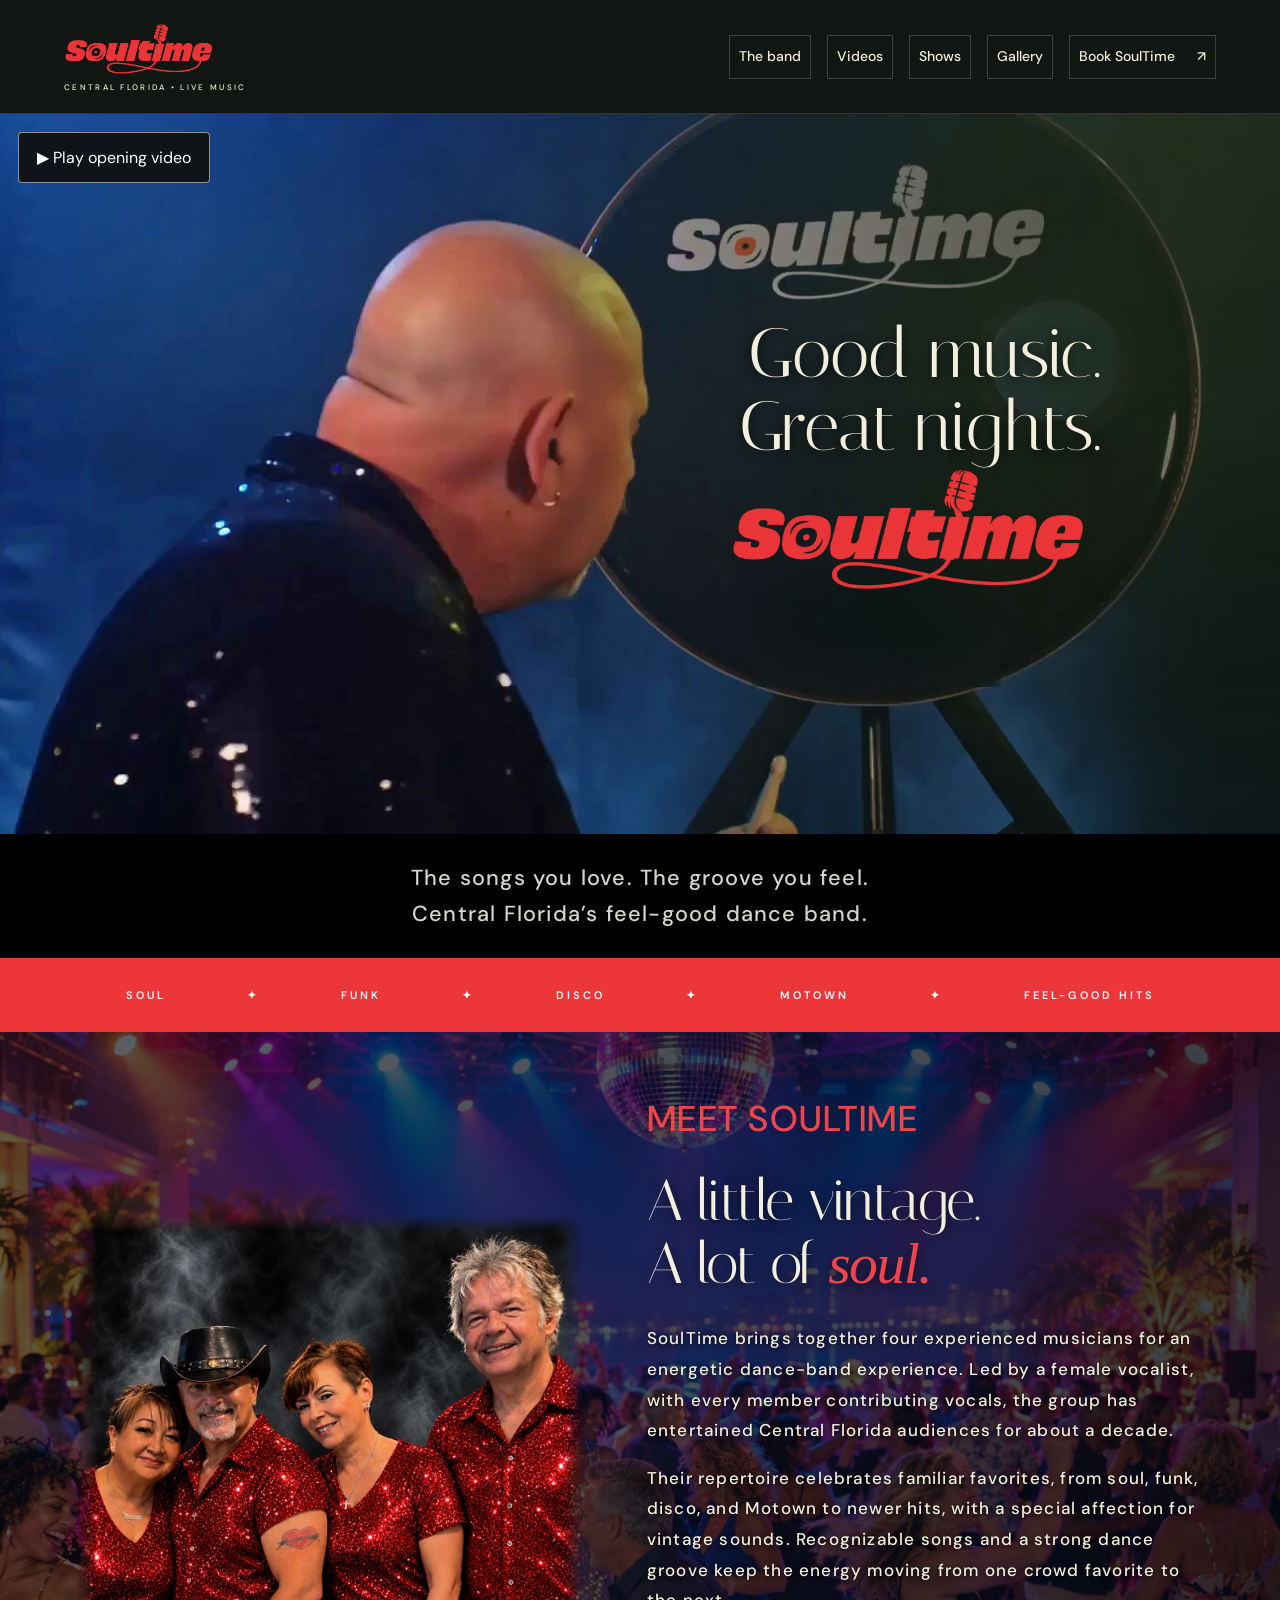
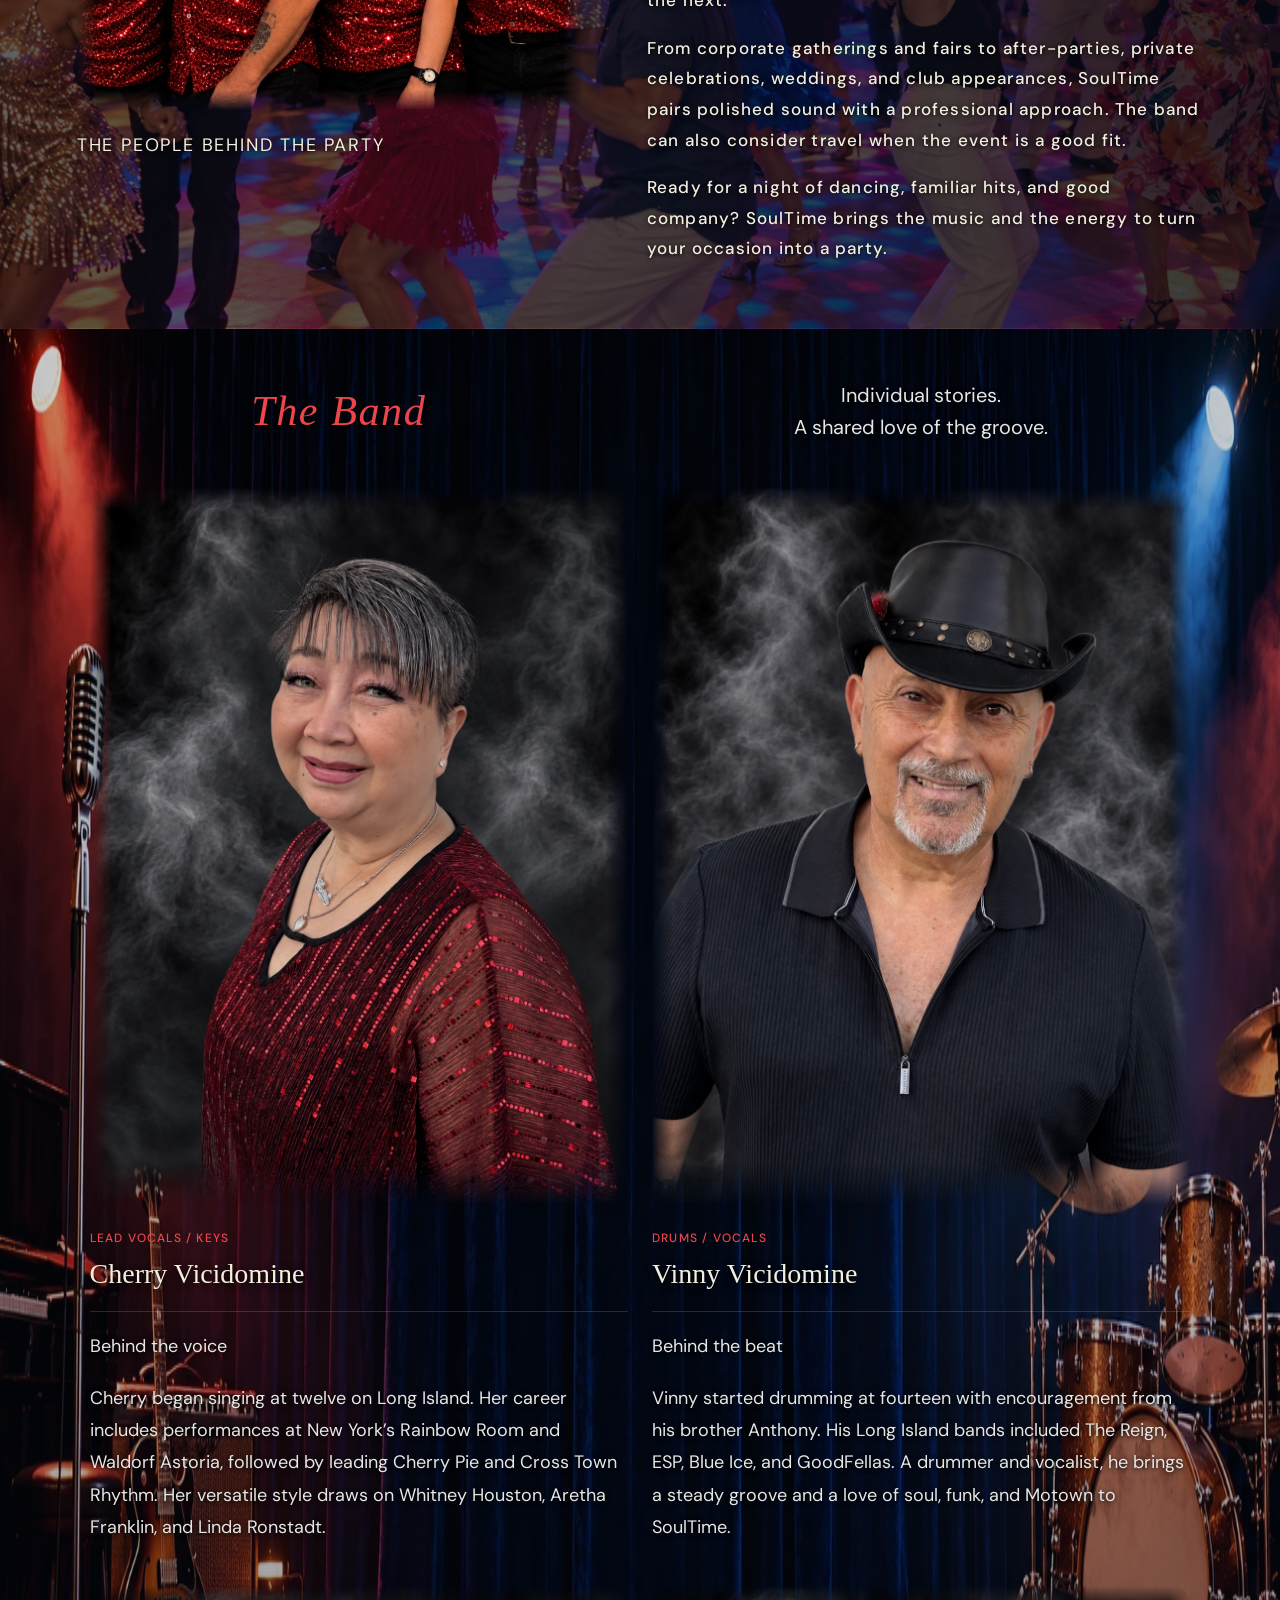
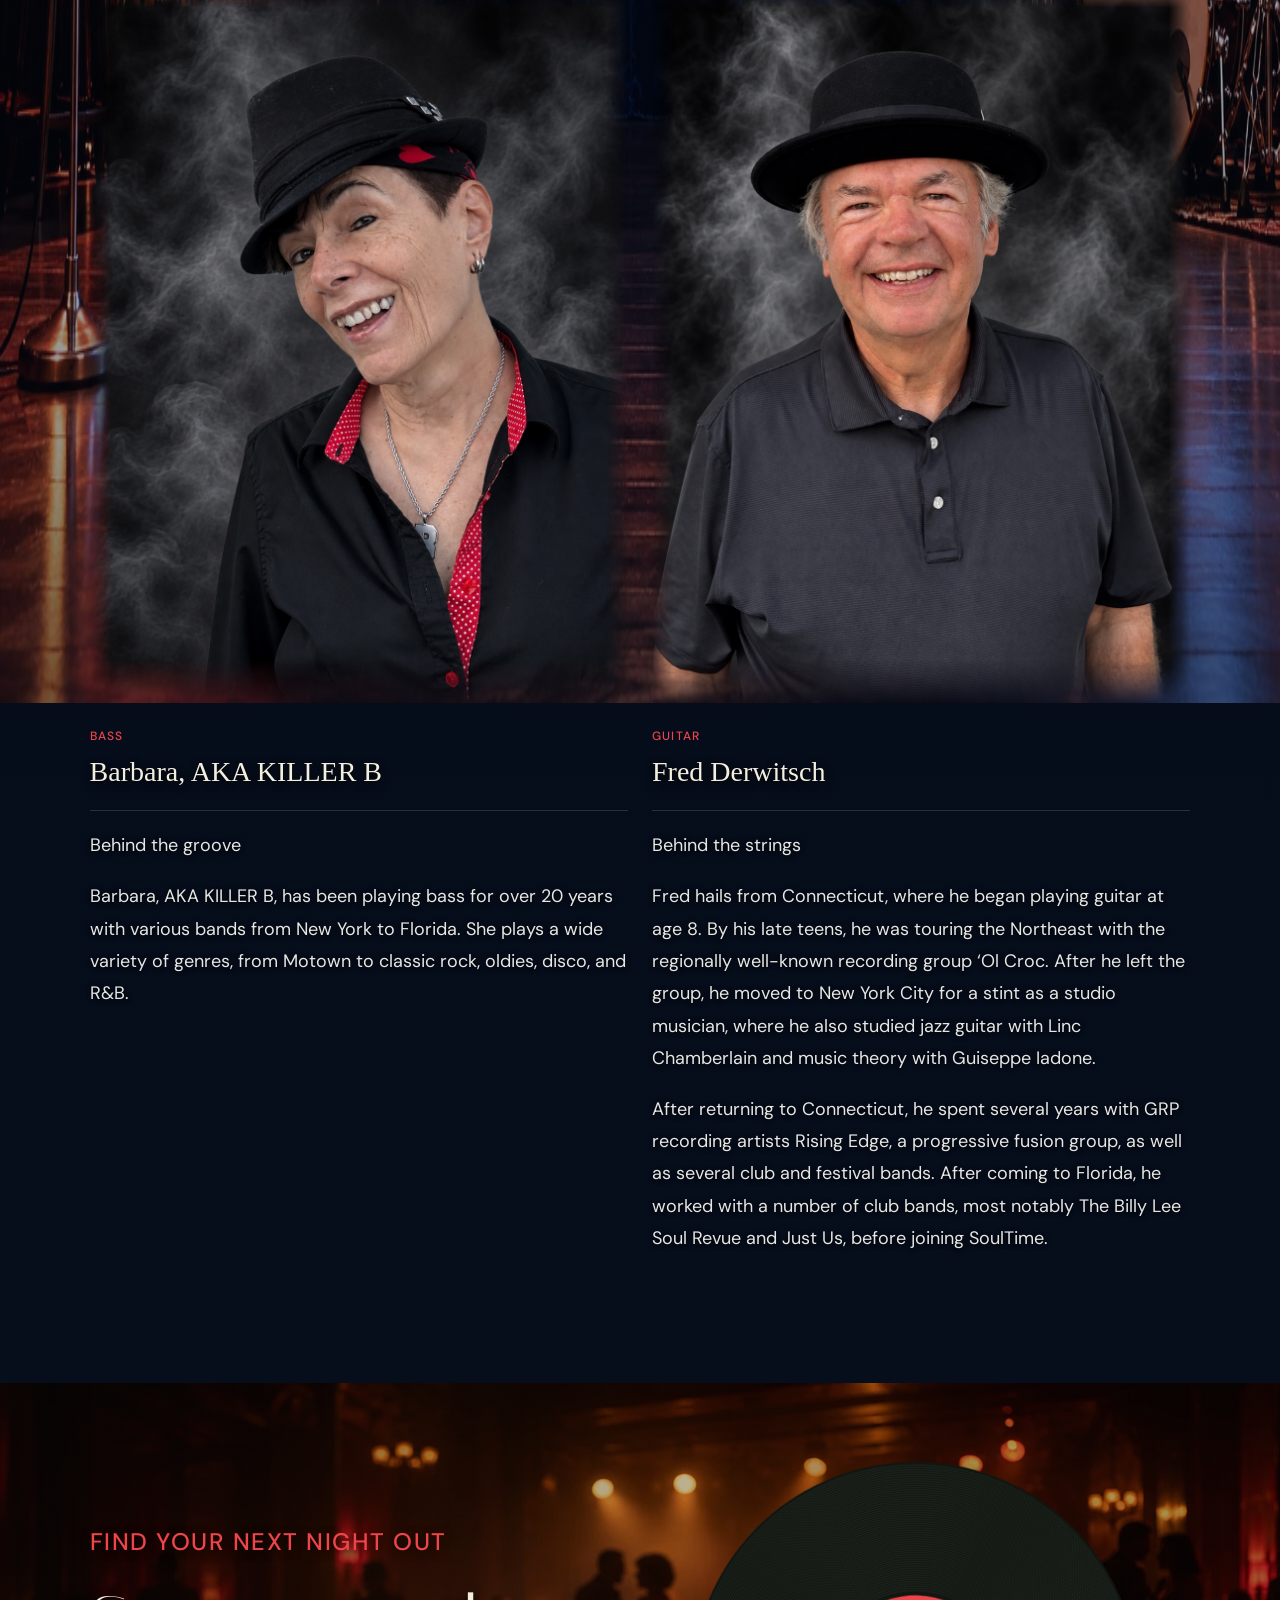
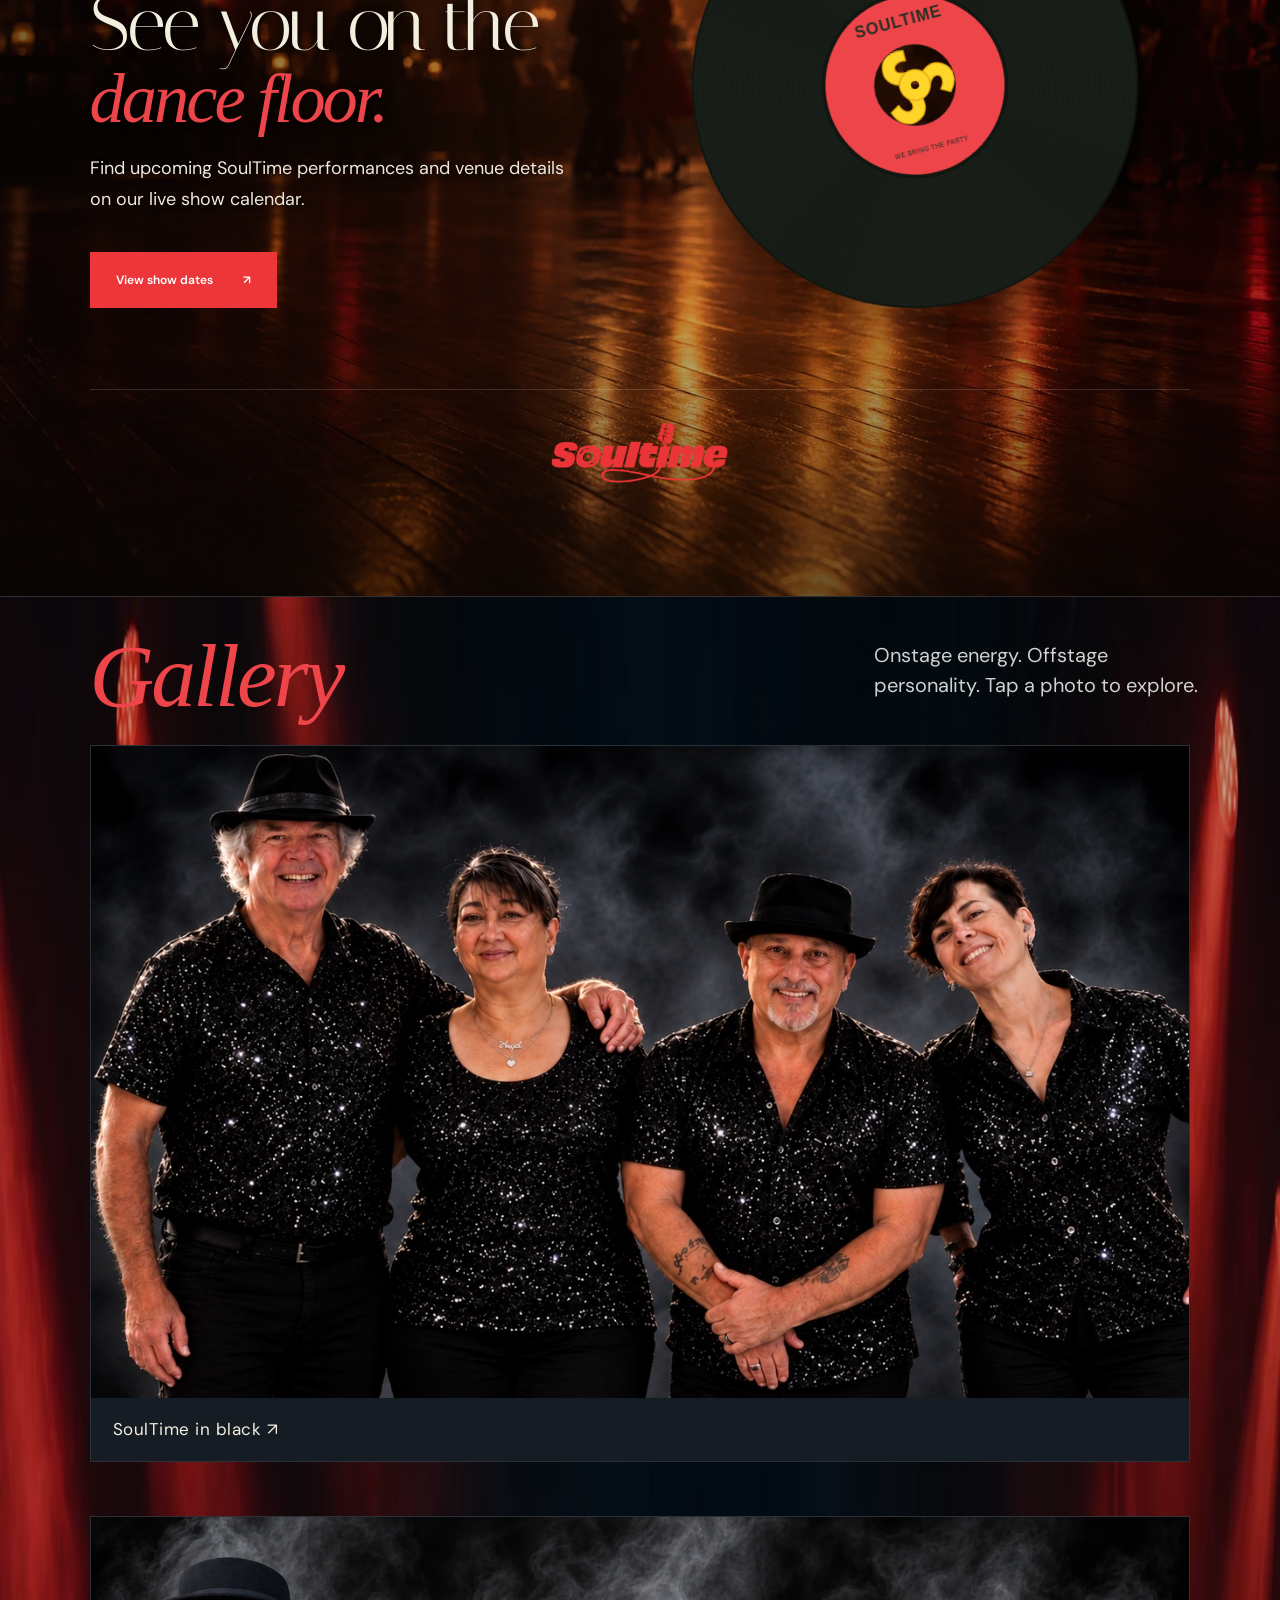
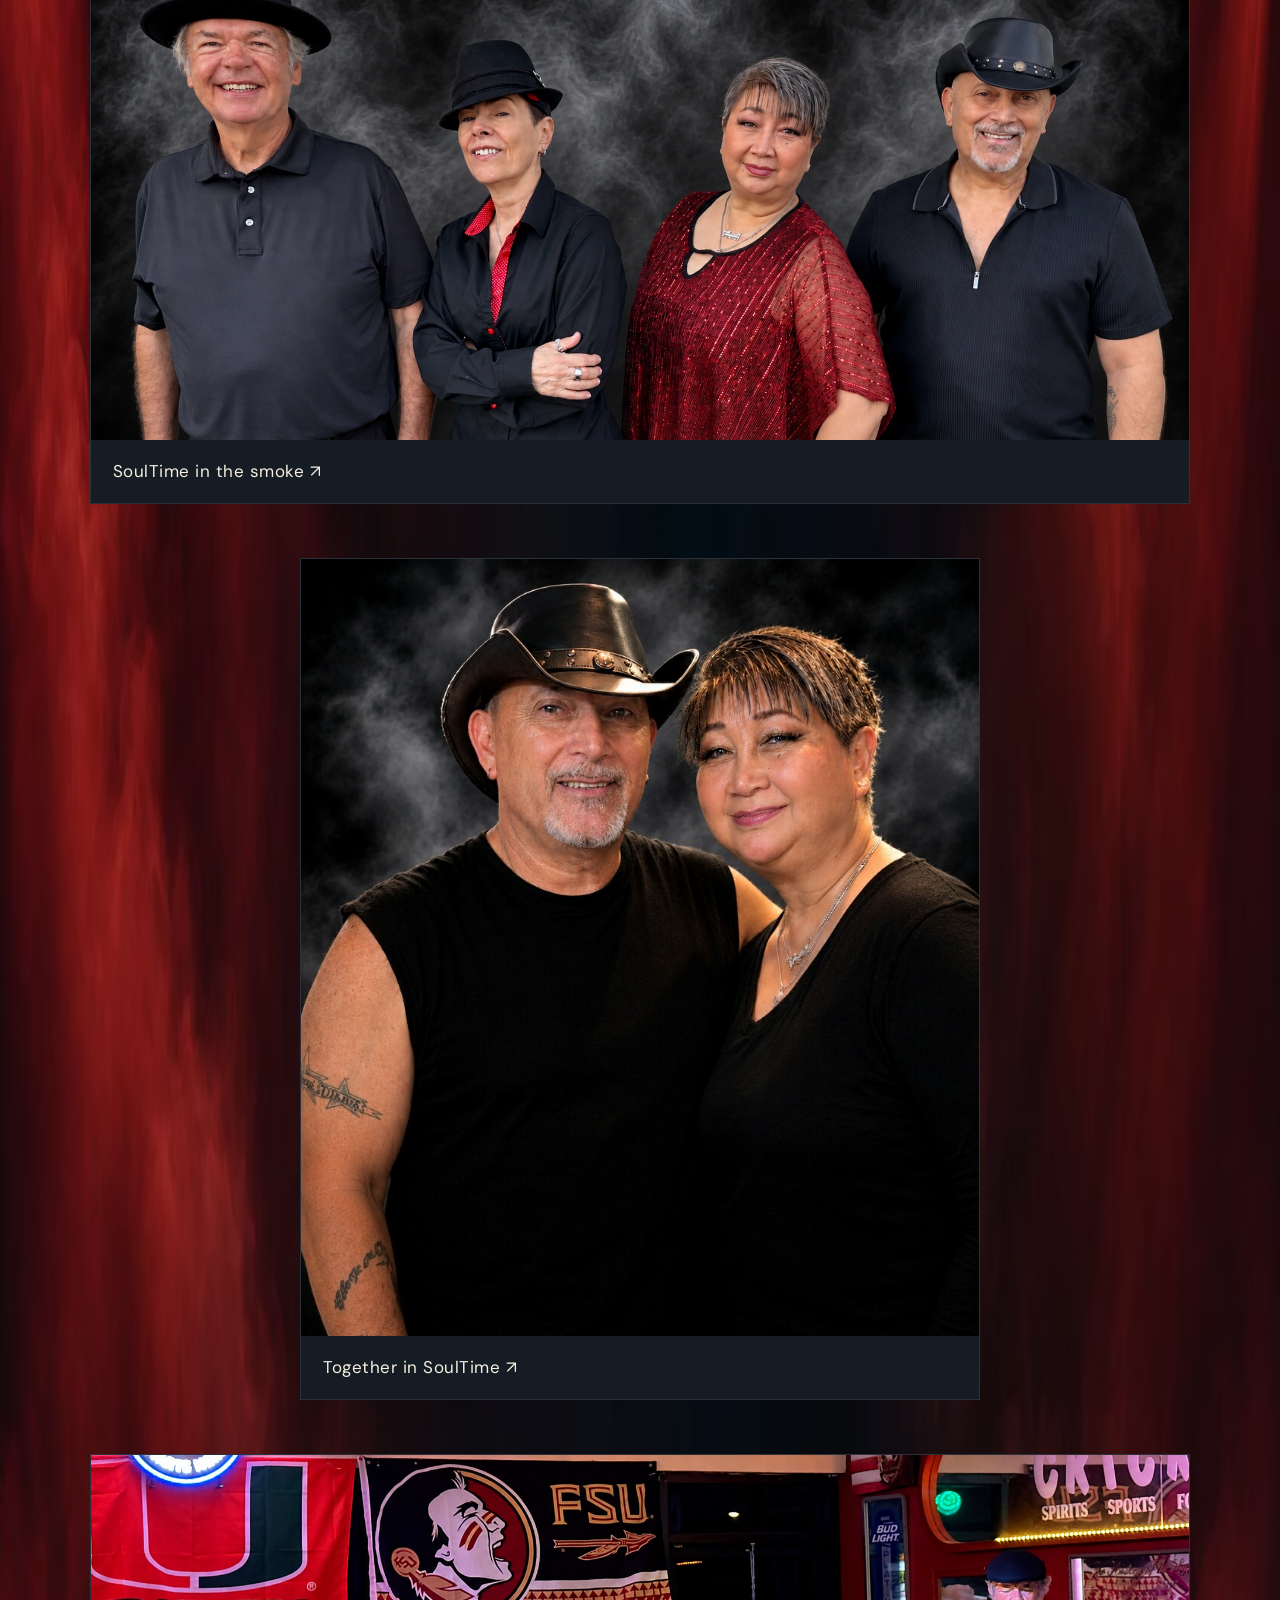
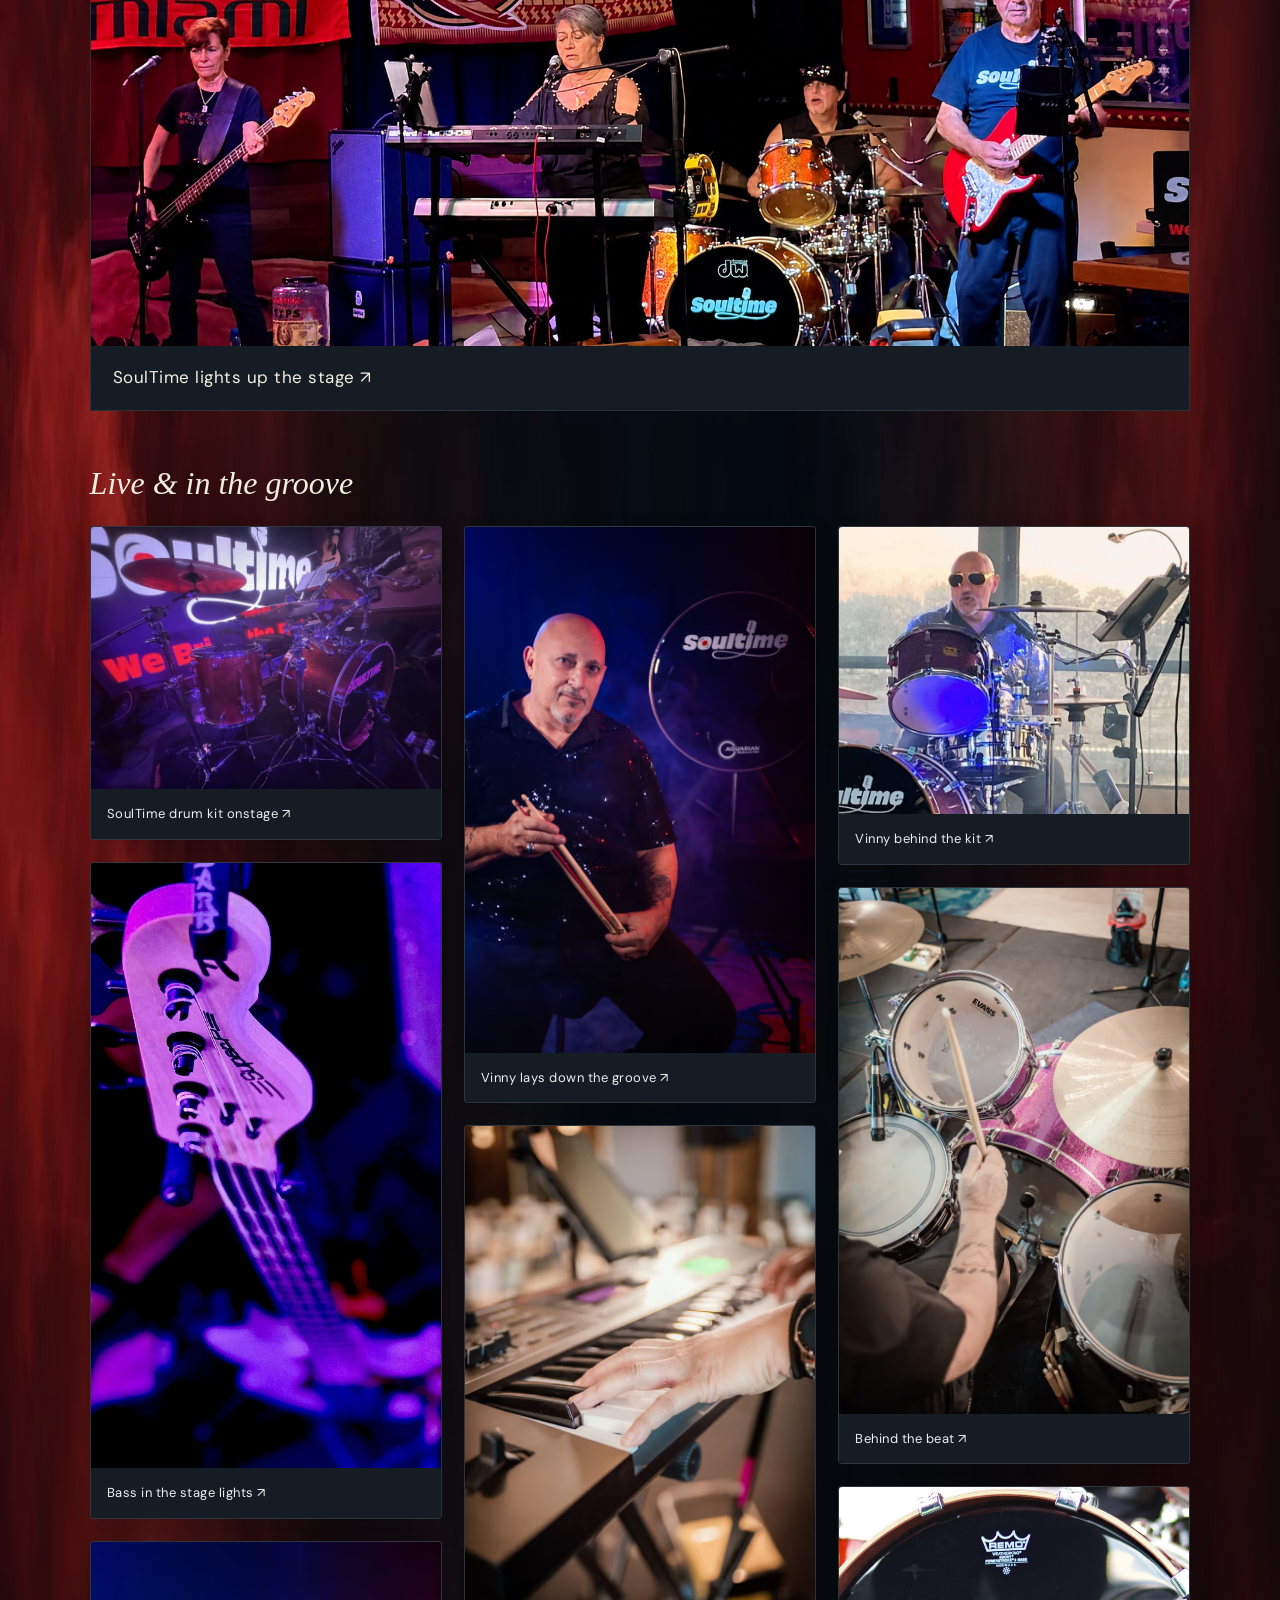
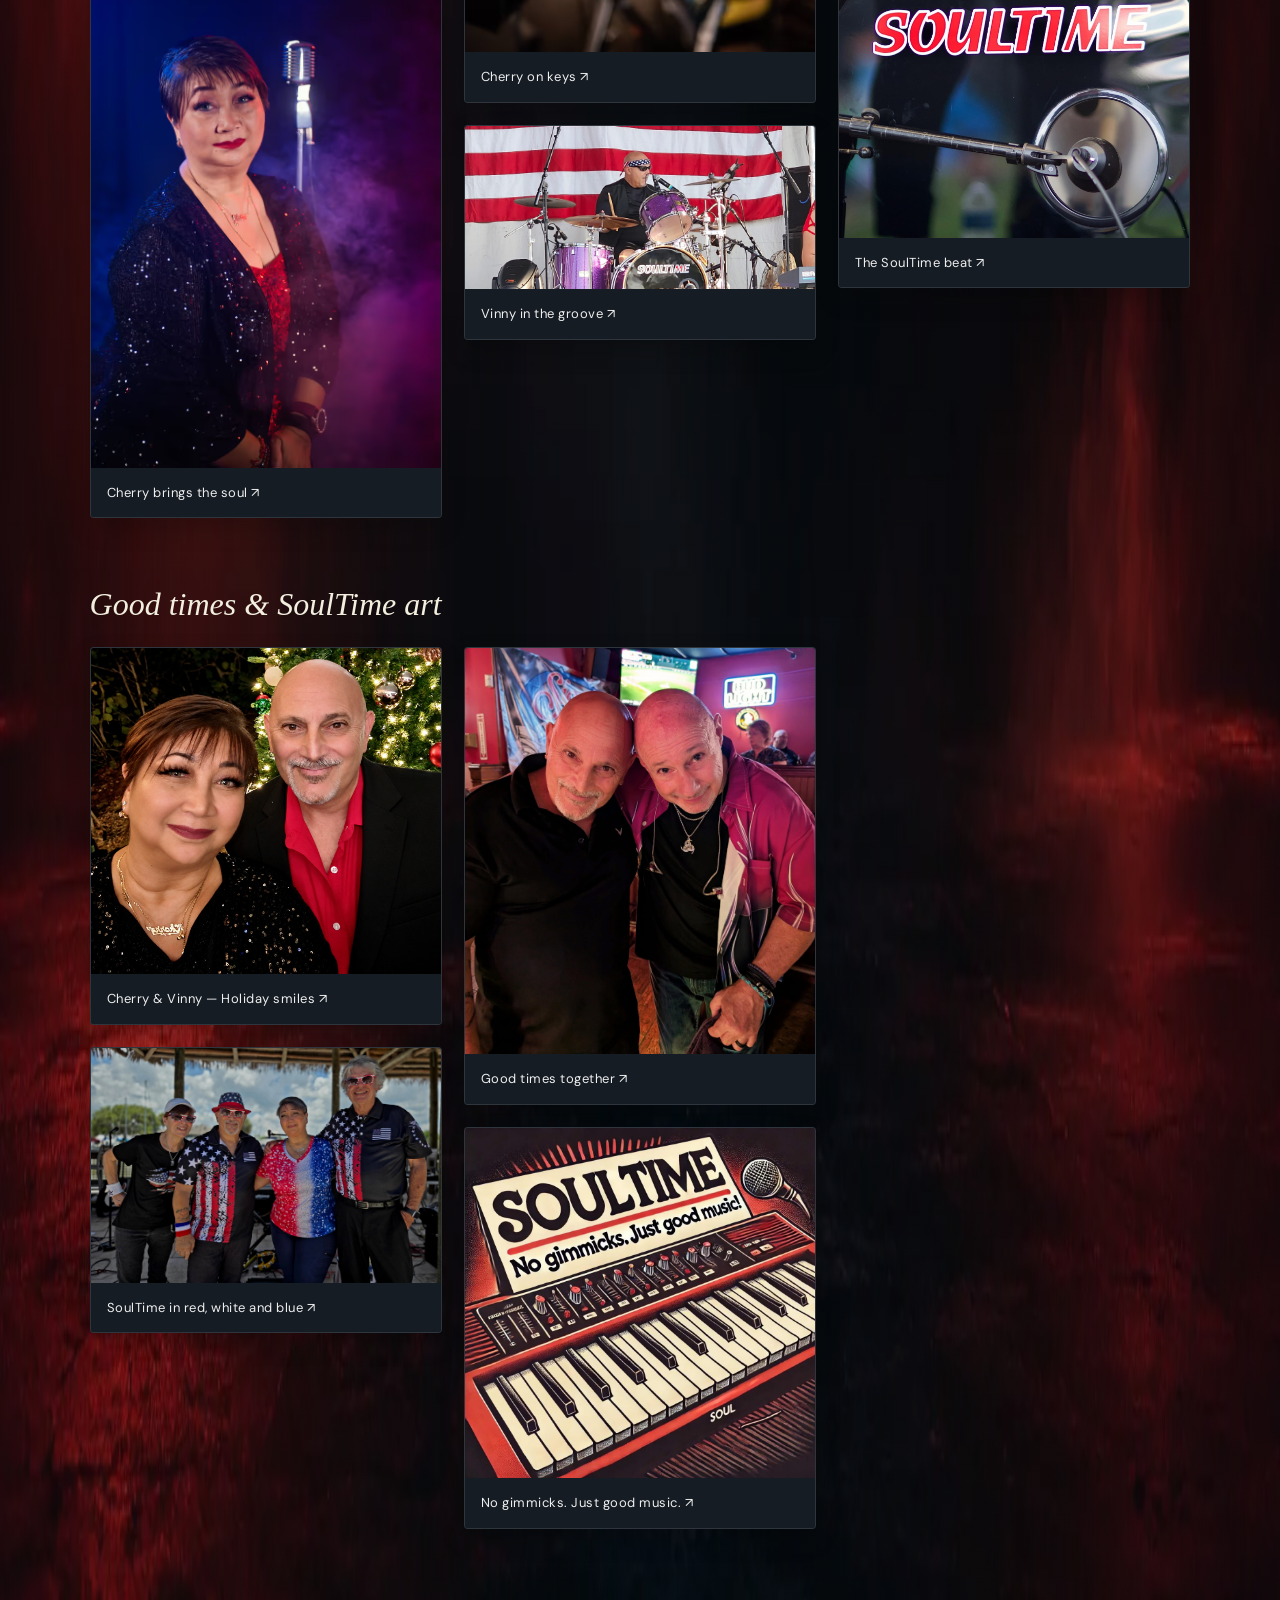
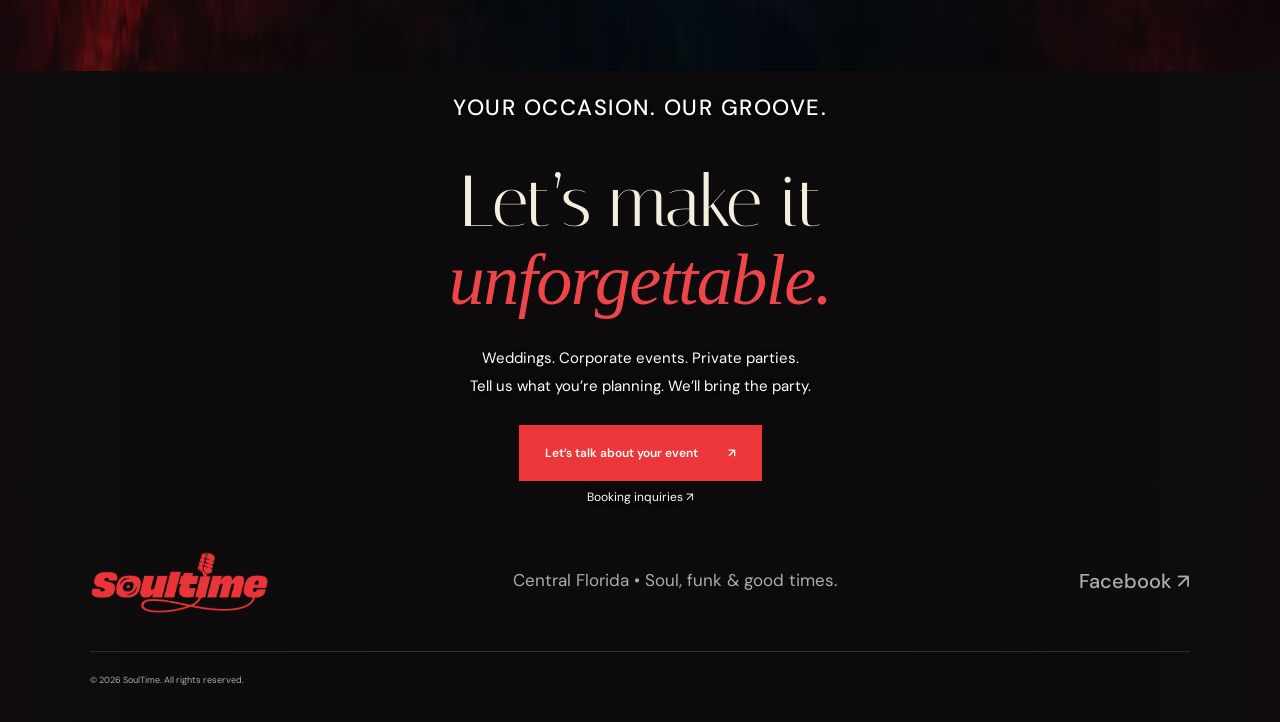
==== index.html @ a9636ef5 "Add SoulTime drum-kit stage photo to gallery" ====
<!DOCTYPE html>
<html lang="en"><head><meta charset="UTF-8"><meta name="viewport" content="width=device-width,initial-scale=1"><script src="phone-home-start.js?v=67"></script><link rel="preload" as="image" href="assets/continuous-curtain-v224.png" fetchpriority="high" media="(min-width:1001px) and (hover:hover) and (pointer:fine)"><meta name="theme-color" content="#101412"><title>SoulTime | Feel the music. Bring the party.</title><meta name="description" content="SoulTime brings soul, funk, disco and Motown to Central Florida. Meet the band, watch performances, find show dates and book your event."><link rel="stylesheet" href="style.css?v=170"><style>
/* Independent visual stop, even if a browser fails to dispatch video events. */
.hero{isolation:isolate}
.hero .hero-still{opacity:0;z-index:0;transition:none}
.hero .hero-still.is-visible{opacity:1}
.hero video.hero-film{z-index:1;transition:opacity .8s ease;animation:none}
.hero video.hero-film.is-dissolving{opacity:0}
.hero .hero-still{object-fit:cover;object-position:center}
.hero .hero-shade{z-index:2}.hero .hero-copy{z-index:3}.hero .hero-bottom{z-index:4}

.opening-play{position:absolute;z-index:6;left:24px;top:160px;background:#111e;border:1px solid #fff8;padding:14px 18px;color:white;border-radius:4px}.opening-play[hidden]{display:none}
@media(max-width:680px){header .wordmark small{font-size:8px}}
/* Keep the iPad homepage header separate from the opening film. */
@media (min-width:681px) and (max-width:1366px){
  .home-page > header{position:relative;background:#111613;isolation:isolate}
  .home-page > header nav{gap:8px}
  .home-page > header nav a{border:1px solid #ffffff30;padding:12px 9px;text-align:center}
  .home-page > header nav a.nav-book{border-color:#ffffff30;padding:12px 9px}
}
/* Keep tablet playback widescreen in either device orientation. */
@media (min-width:681px) and (max-width:1366px){
 .home-page .hero{height:auto;min-height:0;max-height:none;display:block}
 .home-page .hero .hero-film{inset:0 0 auto;width:100%;height:auto;aspect-ratio:16/9;object-fit:contain;object-position:center;background:#000}
 .home-page .hero .hero-shade{inset:0 0 auto;height:56.25vw}
 .home-page .hero .hero-copy{position:static;width:100%;padding:56.25vw 0 0}
 .home-page .hero .hero-headline{position:absolute;z-index:3;top:0;right:0;width:60%;height:56.25vw;display:flex;align-items:flex-end;justify-content:flex-end;padding:24px 6% 28px 16px;text-align:right;transform:none}
 .home-page .hero .hero-headline h1{font-size:clamp(36px,6vw,72px);line-height:1.04;letter-spacing:-1.5px}
 .home-page .hero .hero-logo{width:100%;max-width:360px}
 .home-page .hero .hero-description{position:relative;z-index:3;margin:0;padding:28px 6%;transform:none;text-align:center;font-size:18px;line-height:1.6}
 .home-page .hero .hero-bottom{position:relative;inset:auto;margin:0;padding:0 6% 20px;justify-content:center}
}
</style><link rel="stylesheet" href="phone.css?v=110"><link rel="stylesheet" href="home-responsive.css?v=253"><link rel="stylesheet" href="booking-background-v192.css"><link rel="stylesheet" href="shows-background-v200.css"><link rel="stylesheet" href="record-adapter-v201.css?v=snug-center-3"><style>#gallery .gallery-duo-portrait{max-width:680px;margin-left:auto;margin-right:auto}</style><link rel="stylesheet" href="band-portraits-20261024.css"></head>
<body class="home-page"><a class="skip" href="#main">Skip to content</a><header><a class="wordmark" href="#home" aria-label="SoulTime home — replay opening video"><img class="header-logo" src="assets/soultime-logo-red.png" alt="SoulTime"><small>CENTRAL FLORIDA • LIVE MUSIC</small></a><button class="menu-toggle" aria-label="Open navigation" aria-expanded="false">Menu <span>☰</span></button><nav aria-label="Main navigation"><a href="#members">The band</a><a href="videos.html">Videos</a><a href="#shows">Shows</a><a href="#gallery">Gallery</a><a class="nav-book" href="booking.html">Book SoulTime <span>↗</span></a></nav></header>
<main id="main"><section class="hero" id="home"><video autoplay muted playsinline webkit-playsinline preload="auto" class="hero-film" src="assets/home-opening-vocal-dissolve-v214.mp4" poster="assets/opening-poster-smooth-v198.jpg" aria-label="SoulTime performing live"></video><picture><source media="(min-width:1001px) and (hover:hover) and (pointer:fine)" srcset="assets/soultime-home-ending.webp"><img class="hero-film hero-still" src="assets/soultime-home-ending.webp" alt="Fred, Barbara, Cherry and Vinny together against a smoky backdrop" style="object-fit:contain;object-position:center;filter:none;background:#080a0b;-webkit-mask-image:linear-gradient(to right,transparent,#000 6%,#000 94%,transparent),linear-gradient(to bottom,transparent,#000 4%,#000 96%,transparent);-webkit-mask-composite:source-in;mask-image:linear-gradient(to right,transparent,#000 6%,#000 94%,transparent),linear-gradient(to bottom,transparent,#000 4%,#000 96%,transparent);mask-composite:intersect"></picture><div class="hero-shade"></div><div class="hero-copy"><div class="hero-headline"><h1><span class="opening-script">Good music.<br>Great nights.<br></span><img class="hero-logo" src="assets/soultime-logo-red.png" alt="SoulTime"></h1></div><p class="hero-description">The songs you love. The groove you feel.<br>Central Florida’s feel-good dance band.</p></div><div class="hero-bottom"><span>FOUR MUSICIANS. ONE UNMISTAKABLE GROOVE.</span></div></section>
<div class="genre-strip"><span>SOUL</span><i>✦</i><span>FUNK</span><i>✦</i><span>DISCO</span><i>✦</i><span>MOTOWN</span><i>✦</i><span>FEEL-GOOD HITS</span></div>
<section class="section about" id="about"><div class="about-image"><img src="assets/soultime-red-glitter-v266.webp" alt="The four SoulTime band members in sparkling red outfits against a smoky backdrop" loading="lazy"><span class="image-note">THE PEOPLE BEHIND THE PARTY</span></div><div class="about-copy"><p class="eyebrow meet-soultime">Meet SoulTime</p><h2>A little vintage.<br>A lot of <em>soul.</em></h2><p>SoulTime brings together four experienced musicians for an energetic dance-band experience. Led by a female vocalist, with every member contributing vocals, the group has entertained Central Florida audiences for about a decade.</p><p>Their repertoire celebrates familiar favorites, from soul, funk, disco, and Motown to newer hits, with a special affection for vintage sounds. Recognizable songs and a strong dance groove keep the energy moving from one crowd favorite to the next.</p><p>From corporate gatherings and fairs to after-parties, private celebrations, weddings, and club appearances, SoulTime pairs polished sound with a professional approach. The band can also consider travel when the event is a good fit.</p><p>Ready for a night of dancing, familiar hits, and good company? SoulTime brings the music and the energy to turn your occasion into a party.</p></div></section>
<section class="section members" id="members"><div class="section-heading"><div><h2 class="eyebrow band-heading">The <em>Band</em></h2></div><p class="members-intro">Individual stories.<br>A shared love of the groove.</p></div><div class="member-grid">
<article><img src="assets/cherry-smoke-20261024.jpeg" width="1086" height="1448" alt="Cherry Vicidomine" loading="lazy"><p class="eyebrow">Lead vocals / Keys</p><h3>Cherry Vicidomine</h3><div class="member-bio"><h4 class="bio-label">Behind the voice</h4><p>Cherry began singing at twelve on Long Island. Her career includes performances at New York’s Rainbow Room and Waldorf Astoria, followed by leading Cherry Pie and Cross Town Rhythm. Her versatile style draws on Whitney Houston, Aretha Franklin, and Linda Ronstadt.</p></div></article>


<article><img src="assets/vinny-smoke-20261024.jpeg" width="1086" height="1448" alt="Vinny Vicidomine" loading="lazy"><p class="eyebrow">Drums / Vocals</p><h3>Vinny Vicidomine</h3><div class="member-bio"><h4 class="bio-label">Behind the beat</h4><p>Vinny started drumming at fourteen with encouragement from his brother Anthony. His Long Island bands included The Reign, ESP, Blue Ice, and GoodFellas. A drummer and vocalist, he brings a steady groove and a love of soul, funk, and Motown to SoulTime.</p></div></article>
<article><img src="assets/member-hat-smoke-20261024.jpeg" alt="Barbara, AKA Killer B, SoulTime bass player" width="1086" height="1448" loading="lazy"><p class="eyebrow">Bass</p><h3>Barbara, AKA KILLER B</h3><div class="member-bio"><h4 class="bio-label">Behind the groove</h4><p>Barbara, AKA KILLER B, has been playing bass for over 20 years with various bands from New York to Florida. She plays a wide variety of genres, from Motown to classic rock, oldies, disco, and R&amp;B.</p></div></article>
<article><img src="assets/member-portrait-smoke-20261024.jpeg" alt="Fred Derwitsch, SoulTime guitarist" width="1086" height="1448" loading="lazy"><p class="eyebrow">Guitar</p><h3>Fred Derwitsch</h3><div class="member-bio"><h4 class="bio-label">Behind the strings</h4><p>Fred hails from Connecticut, where he began playing guitar at age 8. By his late teens, he was touring the Northeast with the regionally well-known recording group ‘Ol Croc. After he left the group, he moved to New York City for a stint as a studio musician, where he also studied jazz guitar with Linc Chamberlain and music theory with Guiseppe Iadone.</p><p>After returning to Connecticut, he spent several years with GRP recording artists Rising Edge, a progressive fusion group, as well as several club and festival bands. After coming to Florida, he worked with a number of club bands, most notably The Billy Lee Soul Revue and Just Us, before joining SoulTime.</p></div></article></div></section>
<section class="shows section" id="shows"><div><p class="eyebrow shows-intro">Find your next night out</p><h2><span class="shows-white-heading">See you on the</span><br><em>dance floor.</em></h2><p>Find upcoming SoulTime performances and venue details<br class="desktop"> on our live show calendar.</p><a class="button gold" target="_blank" rel="noopener" href="https://www.spacecoastlive.com/bands/details/00000ef1-0000-0000-0000-000000000000">View show dates <span>↗</span></a></div><div class="record-art" aria-hidden="true"><div class="record record-precision"><svg class="precision-vinyl" xmlns="http://www.w3.org/2000/svg" viewBox="0 0 1000 1000" aria-hidden="true"><defs><clipPath id="adapter-seat"><circle cx="500" cy="500" r="90"/></clipPath><mask id="spindle"><rect width="1000" height="1000" fill="white"/><circle cx="500" cy="500" r="9" fill="black"/></mask><path id="insert-arm" d="M43 47 C29 47 20 39 21 28 C22 15 33 9 47 12 L47 23 C39 21 33 25 34 30 C35 35 42 35 50 35 C60 35 66 40 66 49 L55 52 C55 47 49 47 43 47Z"/></defs><path fill="#111611" fill-rule="evenodd" d="M500 2a498 498 0 1 0 0 996a498 498 0 1 0 0-996ZM500 410a90 90 0 1 0 0 180a90 90 0 1 0 0-180Z"/><circle cx="500" cy="500" r="211" fill="none" stroke="#293027" stroke-width="1.5"/><circle cx="500" cy="500" r="216" fill="none" stroke="#293027" stroke-width="1.5"/><circle cx="500" cy="500" r="221" fill="none" stroke="#293027" stroke-width="1.5"/><circle cx="500" cy="500" r="226" fill="none" stroke="#293027" stroke-width="1.5"/><circle cx="500" cy="500" r="231" fill="none" stroke="#293027" stroke-width="1.5"/><circle cx="500" cy="500" r="236" fill="none" stroke="#293027" stroke-width="1.5"/><circle cx="500" cy="500" r="241" fill="none" stroke="#293027" stroke-width="1.5"/><circle cx="500" cy="500" r="246" fill="none" stroke="#293027" stroke-width="1.5"/><circle cx="500" cy="500" r="251" fill="none" stroke="#293027" stroke-width="1.5"/><circle cx="500" cy="500" r="256" fill="none" stroke="#293027" stroke-width="1.5"/><circle cx="500" cy="500" r="261" fill="none" stroke="#293027" stroke-width="1.5"/><circle cx="500" cy="500" r="266" fill="none" stroke="#293027" stroke-width="1.5"/><circle cx="500" cy="500" r="271" fill="none" stroke="#293027" stroke-width="1.5"/><circle cx="500" cy="500" r="276" fill="none" stroke="#293027" stroke-width="1.5"/><circle cx="500" cy="500" r="281" fill="none" stroke="#293027" stroke-width="1.5"/><circle cx="500" cy="500" r="286" fill="none" stroke="#293027" stroke-width="1.5"/><circle cx="500" cy="500" r="291" fill="none" stroke="#293027" stroke-width="1.5"/><circle cx="500" cy="500" r="296" fill="none" stroke="#293027" stroke-width="1.5"/><circle cx="500" cy="500" r="301" fill="none" stroke="#293027" stroke-width="1.5"/><circle cx="500" cy="500" r="306" fill="none" stroke="#293027" stroke-width="1.5"/><circle cx="500" cy="500" r="311" fill="none" stroke="#293027" stroke-width="1.5"/><circle cx="500" cy="500" r="316" fill="none" stroke="#293027" stroke-width="1.5"/><circle cx="500" cy="500" r="321" fill="none" stroke="#293027" stroke-width="1.5"/><circle cx="500" cy="500" r="326" fill="none" stroke="#293027" stroke-width="1.5"/><circle cx="500" cy="500" r="331" fill="none" stroke="#293027" stroke-width="1.5"/><circle cx="500" cy="500" r="336" fill="none" stroke="#293027" stroke-width="1.5"/><circle cx="500" cy="500" r="341" fill="none" stroke="#293027" stroke-width="1.5"/><circle cx="500" cy="500" r="346" fill="none" stroke="#293027" stroke-width="1.5"/><circle cx="500" cy="500" r="351" fill="none" stroke="#293027" stroke-width="1.5"/><circle cx="500" cy="500" r="356" fill="none" stroke="#293027" stroke-width="1.5"/><circle cx="500" cy="500" r="361" fill="none" stroke="#293027" stroke-width="1.5"/><circle cx="500" cy="500" r="366" fill="none" stroke="#293027" stroke-width="1.5"/><circle cx="500" cy="500" r="371" fill="none" stroke="#293027" stroke-width="1.5"/><circle cx="500" cy="500" r="376" fill="none" stroke="#293027" stroke-width="1.5"/><circle cx="500" cy="500" r="381" fill="none" stroke="#293027" stroke-width="1.5"/><circle cx="500" cy="500" r="386" fill="none" stroke="#293027" stroke-width="1.5"/><circle cx="500" cy="500" r="391" fill="none" stroke="#293027" stroke-width="1.5"/><circle cx="500" cy="500" r="396" fill="none" stroke="#293027" stroke-width="1.5"/><circle cx="500" cy="500" r="401" fill="none" stroke="#293027" stroke-width="1.5"/><circle cx="500" cy="500" r="406" fill="none" stroke="#293027" stroke-width="1.5"/><circle cx="500" cy="500" r="411" fill="none" stroke="#293027" stroke-width="1.5"/><circle cx="500" cy="500" r="416" fill="none" stroke="#293027" stroke-width="1.5"/><circle cx="500" cy="500" r="421" fill="none" stroke="#293027" stroke-width="1.5"/><circle cx="500" cy="500" r="426" fill="none" stroke="#293027" stroke-width="1.5"/><circle cx="500" cy="500" r="431" fill="none" stroke="#293027" stroke-width="1.5"/><circle cx="500" cy="500" r="436" fill="none" stroke="#293027" stroke-width="1.5"/><circle cx="500" cy="500" r="441" fill="none" stroke="#293027" stroke-width="1.5"/><circle cx="500" cy="500" r="446" fill="none" stroke="#293027" stroke-width="1.5"/><circle cx="500" cy="500" r="451" fill="none" stroke="#293027" stroke-width="1.5"/><circle cx="500" cy="500" r="456" fill="none" stroke="#293027" stroke-width="1.5"/><circle cx="500" cy="500" r="461" fill="none" stroke="#293027" stroke-width="1.5"/><circle cx="500" cy="500" r="466" fill="none" stroke="#293027" stroke-width="1.5"/><circle cx="500" cy="500" r="471" fill="none" stroke="#293027" stroke-width="1.5"/><circle cx="500" cy="500" r="476" fill="none" stroke="#293027" stroke-width="1.5"/><circle cx="500" cy="500" r="481" fill="none" stroke="#293027" stroke-width="1.5"/><circle cx="500" cy="500" r="486" fill="none" stroke="#293027" stroke-width="1.5"/><circle cx="500" cy="500" r="491" fill="none" stroke="#293027" stroke-width="1.5"/><path fill="#ed454a" fill-rule="evenodd" d="M500 300a200 200 0 1 0 0 400a200 200 0 1 0 0-400ZM500 410a90 90 0 1 0 0 180a90 90 0 1 0 0-180Z"/><circle cx="500" cy="500" r="90" fill="none" stroke="#0b100c" stroke-width="2"/><g clip-path="url(#adapter-seat)" mask="url(#spindle)"><g transform="translate(500 500) scale(2.14) translate(-50 -50)" fill="#ffd52a" stroke="#e0a512" stroke-width="1.2" stroke-linejoin="round"><use href="#insert-arm"/><use href="#insert-arm" transform="rotate(120 50 50)"/><use href="#insert-arm" transform="rotate(240 50 50)"/><circle cx="50" cy="50" r="16"/></g></g><text x="500" y="365" text-anchor="middle" fill="#283024" font-family="Arial,sans-serif" font-weight="700" font-size="36" letter-spacing="2">SOULTIME</text><text x="500" y="650" text-anchor="middle" fill="#283024" font-family="Arial,sans-serif" font-size="14" letter-spacing="1">WE BRING THE PARTY</text></svg></div></div><style>body.home-page #shows .record.record-precision{display:block;height:auto;aspect-ratio:1/1;padding:0;border:0;background:none;box-shadow:none;flex-shrink:0}body.home-page #shows .record.record-precision::before{content:none}body.home-page #shows .precision-vinyl{display:block;width:100%;height:auto;aspect-ratio:1/1;overflow:visible;filter:drop-shadow(0 20px 25px #0005)}</style><div class="shows-page-end"><a class="shows-home" href="#home" aria-label="Home — return to the top"><img class="shows-home-logo" src="assets/soultime-logo-red.png" alt="SoulTime — Home"></a></div></section>
<section class="section gallery" id="gallery"><div class="section-heading"><div><h2 class="gallery-title">Gallery</h2></div><p class="gallery-intro">Onstage energy. Offstage personality. Tap a photo to explore.</p></div><div class="gallery-feature"><button aria-label="Enlarge photo: SoulTime in black" class="photo uploaded-gallery-photo" data-image="assets/soultime-black-shirt-group.jpeg" data-caption="SoulTime in black"><img src="assets/soultime-black-shirt-group.jpeg" alt="The four SoulTime musicians together in black shirts" loading="lazy"><span>SoulTime in black ↗</span></button></div><div class="gallery-feature"><button aria-label="Enlarge photo: SoulTime in the smoke" class="photo uploaded-gallery-photo" data-image="assets/soultime-group-smoke-v264.webp" data-caption="SoulTime in the smoke"><img src="assets/soultime-group-smoke-v264.webp" alt="The four SoulTime band members together against a dark smoky backdrop" loading="lazy" width="1819" height="865"><span>SoulTime in the smoke ↗</span></button></div><div class="gallery-feature gallery-duo-portrait"><button aria-label="Enlarge photo: Together in SoulTime" class="photo uploaded-gallery-photo" data-image="assets/soultime-duo-portrait.jpeg" data-caption="Together in SoulTime"><img src="assets/soultime-duo-portrait.jpeg" alt="A SoulTime duo portrait against a smoky dark backdrop" loading="lazy" width="894" height="1024"><span>Together in SoulTime ↗</span></button></div><div class="gallery-feature"><button aria-label="Enlarge photo: SoulTime lights up the stage" class="photo uploaded-gallery-photo" data-image="assets/soultime-gallery-1415-lighting-corrected.png" data-caption="SoulTime lights up the stage"><img src="assets/soultime-gallery-1415-lighting-corrected.png" alt="SoulTime performing together onstage" loading="lazy" width="1877" height="838"><span>SoulTime lights up the stage ↗</span></button></div><div class="gallery-group"><h3>Live &amp; in the groove</h3><div class="gallery-grid"><button aria-label="Enlarge photo: SoulTime drum kit onstage" class="photo uploaded-gallery-photo" data-image="assets/soultime-drum-kit-stage.webp" data-caption="SoulTime drum kit onstage"><img src="assets/soultime-drum-kit-stage.webp" alt="SoulTime drum kit under purple stage lights with the band logo behind it" loading="lazy" width="1536" height="1152"><span>SoulTime drum kit onstage ↗</span></button><button aria-label="Enlarge photo: Bass in the stage lights" class="photo uploaded-gallery-photo" data-image="assets/bass-purple-stage.webp" data-caption="Bass in the stage lights"><img src="assets/bass-purple-stage.webp" alt="Close-up of a bass guitar under purple and blue stage lighting" loading="lazy" width="1109" height="1917"><span>Bass in the stage lights ↗</span></button><button aria-label="Enlarge photo: Cherry brings the soul" class="photo wide" data-image="assets/singer.avif" data-caption="Cherry brings the soul"><img src="assets/singer.avif" alt="Cherry singing live" loading="lazy" width="719" height="1080"><span>Cherry brings the soul ↗</span></button><button aria-label="Enlarge photo: Vinny lays down the groove" class="photo soul-gallery-photo" data-image="assets/gallery-vinny.avif" data-caption="Vinny lays down the groove"><img src="assets/gallery-vinny.avif" alt="Vinny Vicidomine with the SoulTime bass drum" loading="lazy" width="719" height="1080"><span>Vinny lays down the groove ↗</span></button><button aria-label="Enlarge photo: Cherry on keys" class="photo soul-gallery-photo" data-image="assets/gallery-keys.avif" data-caption="Cherry on keys"><img src="assets/gallery-keys.avif" alt="Cherry on keys" loading="lazy" width="719" height="1080"><span>Cherry on keys ↗</span></button><button aria-label="Enlarge photo: Vinny in the groove" class="photo uploaded-gallery-photo" data-image="assets/soultime-gallery-1404.jpeg" data-caption="Vinny in the groove"><img src="assets/soultime-gallery-1404.jpeg" alt="Vinny live on drums" loading="lazy" width="2048" height="956"><span>Vinny in the groove ↗</span></button><button aria-label="Enlarge photo: Vinny behind the kit" class="photo uploaded-gallery-photo" data-image="assets/soultime-gallery-1416.jpeg" data-caption="Vinny behind the kit"><img src="assets/soultime-gallery-1416.jpeg" alt="Vinny playing drums live" loading="lazy" width="1631" height="1340"><span>Vinny behind the kit ↗</span></button><button aria-label="Enlarge photo: Behind the beat" class="photo soul-gallery-photo" data-image="assets/drums.avif" data-caption="Behind the beat"><img src="assets/drums.avif" alt="Pink drum kit during a performance" loading="lazy" width="719" height="1080"><span>Behind the beat ↗</span></button><button aria-label="Enlarge photo: The SoulTime beat" class="photo uploaded-gallery-photo" data-image="assets/soultime-gallery-1414.jpeg" data-caption="The SoulTime beat"><img src="assets/soultime-gallery-1414.jpeg" alt="SoulTime logo on the bass drum" loading="lazy" width="1365" height="1365"><span>The SoulTime beat ↗</span></button></div></div><div class="gallery-group"><h3>Good times &amp; SoulTime art</h3><div class="gallery-grid"><button aria-label="Enlarge photo: Cherry and Vinny — Holiday smiles" class="photo uploaded-gallery-photo" data-image="assets/cherry-vinny-holiday-enhanced-v216.png" data-caption="Cherry &amp; Vinny — Holiday smiles"><img src="assets/cherry-vinny-holiday-enhanced-v216.png" alt="Cherry and Vinny together beside a decorated Christmas tree" loading="lazy" width="1300" height="1209"><span>Cherry &amp; Vinny — Holiday smiles ↗</span></button><button aria-label="Enlarge photo: SoulTime in red, white and blue" class="photo uploaded-gallery-photo" data-image="assets/soultime-red-white-blue-v204.jpeg" data-caption="SoulTime in red, white and blue"><img src="assets/soultime-red-white-blue-v204.jpeg" alt="Four SoulTime musicians together in red, white and blue outfits" loading="lazy" width="1600" height="1075"><span>SoulTime in red, white and blue ↗</span></button><button aria-label="Enlarge photo: Good times together" class="photo uploaded-gallery-photo" data-image="assets/soultime-gallery-1400.jpeg" data-caption="Good times together"><img src="assets/soultime-gallery-1400.jpeg" alt="Good times together" loading="lazy" width="1766" height="2048"><span>Good times together ↗</span></button><button aria-label="Enlarge photo: No gimmicks. Just good music." class="photo uploaded-gallery-photo" data-image="assets/soultime-gallery-1417.jpeg" data-caption="No gimmicks. Just good music."><img src="assets/soultime-gallery-1417.jpeg" alt="SoulTime keyboard and microphone illustration" loading="lazy" width="1024" height="1024"><span>No gimmicks. Just good music. ↗</span></button></div></div></section>
<div class="booking-scene"><picture class="booking-scene-image" aria-hidden="true"><source media="(max-width:680px)" srcset="assets/booking-evening-dance-floor-phone-v187.webp"><img src="assets/booking-evening-dance-floor-v187.webp" alt="" decoding="async"></picture><section class="booking section" id="booking"><p class="eyebrow">Your occasion. Our groove.</p><div class="booking-copy"><h2><span>Let’s make it<br><em>unforgettable.</em></span></h2><p>Weddings. Corporate events. Private parties.<br>Tell us what you’re planning. We’ll bring the party.</p></div><div class="booking-actions"><a class="button gold" href="booking.html#booking-form">Let’s talk about your event <span>↗</span></a></div><a class="email" href="booking.html#booking-form">Booking inquiries ↗</a></section>
<footer><a class="wordmark" href="#home" aria-label="SoulTime home"><img class="footer-logo" src="assets/soultime-logo-red.png" alt="SoulTime"></a><span class="footer-tagline">Central Florida • Soul, funk & good times.</span><div><a href="https://www.facebook.com/SoultimeDanceBand/" target="_blank" rel="noopener">Facebook ↗</a></div><p>© <span id="year">2026</span> SoulTime. All rights reserved.</p></footer></div></main>
<dialog id="media-dialog"><button class="dialog-close" aria-label="Close viewer">✕</button><div id="dialog-content"></div><p id="dialog-caption"></p></dialog><script src="opening-final.js?v=253"></script><script src="app.js?v=168"></script><script src="home-navigation.js?v=158"></script><script src="band-stage-sizing.js?v=167"></script><script src="opening-fit.js?v=253"></script></body></html>
---- style.css ----
@import url('https://fonts.googleapis.com/css2?family=DM+Sans:wght@400;500;600;700&family=Italiana&display=swap');
:root{--bg:#111613;--panel:#19201b;--cream:#f3efdf;--gold:#ed454a;--muted:#a8b0a7;--line:#ffffff24}*{box-sizing:border-box}html{scroll-behavior:smooth;scroll-padding-top:100px}body{margin:0;background:var(--bg);color:var(--cream);font-family:'DM Sans',Arial,sans-serif;-webkit-font-smoothing:antialiased}a{color:inherit;text-decoration:none}button{font:inherit;color:inherit;cursor:pointer}button,a,summary{-webkit-tap-highlight-color:transparent}a:focus-visible,button:focus-visible,summary:focus-visible{outline:2px solid var(--gold);outline-offset:6px}img{max-width:100%;display:block}header{position:absolute;top:0;left:0;right:0;z-index:5;display:flex;align-items:center;justify-content:space-between;padding:30px 5%;border-bottom:1px solid var(--line);background:linear-gradient(#0007,transparent)}.wordmark{font-size:28px;letter-spacing:-1.4px;font-weight:700;line-height:1}.wordmark span{color:var(--gold);font-weight:400}.wordmark small{display:block;font-size:8px;letter-spacing:2.3px;font-weight:500;margin-top:9px}nav{display:flex;gap:32px;align-items:center;font-size:12px}.nav-book{border:1px solid #ed454a88;padding:13px 21px}.nav-book span{margin-left:22px}nav a:hover,.text-link:hover{color:var(--gold)}.menu-toggle{display:none}.hero{height:100svh;min-height:720px;max-height:1180px;position:relative;display:flex;align-items:center;overflow:hidden;background:#171b18}.hero-film{position:absolute;width:100%;height:100%;inset:0;object-fit:cover;object-position:center}.hero-shade{position:absolute;inset:0;background:linear-gradient(90deg,rgba(7,13,11,.87),rgba(7,13,11,.55) 45%,rgba(7,13,11,.12)),linear-gradient(0deg,#111613,transparent 30%,#0001)}.hero-copy{position:relative;z-index:1;padding:160px 7% 120px;width:100%}.eyebrow{text-transform:uppercase;font-size:10px;font-weight:500;letter-spacing:2.7px;color:var(--gold);line-height:1.8;margin:0 0 26px}.live-dot{display:inline-block;width:6px;height:6px;border-radius:50%;background:var(--gold);margin-right:10px;vertical-align:2px}h1,h2{font-family:'Italiana',Georgia,serif;font-weight:400;letter-spacing:-3px;margin:0;line-height:1.02}h1{font-size:clamp(72px,7.8vw,126px)}em{font-family:Georgia,serif;font-weight:400;color:var(--gold)}h1 em{font-size:.93em}p{font-size:15px;line-height:1.85;color:var(--muted)}.hero-description{font-size:15px;color:#e6e6db;line-height:1.7;margin:24px 0 28px}.hero-actions{display:flex;gap:30px;align-items:center}.button{display:inline-flex;align-items:center;justify-content:center;gap:30px;font-size:12px;font-weight:600;padding:19px 25px;border:1px solid var(--gold);transition:background .2s,transform .2s}.gold{color:#171c16;background:var(--gold)}.gold:hover{background:#ff696d;transform:translateY(-2px)}.play-small{font-size:10px}.text-link{font-size:12px;border-bottom:1px solid #ed454a55;padding-bottom:9px;display:inline-flex;gap:25px;align-items:center}.hero-bottom{position:absolute;bottom:28px;left:5%;right:5%;display:flex;justify-content:space-between;align-items:center;z-index:2;font-size:8px;letter-spacing:1.8px;color:#d3d6cc}.hero-bottom a span{margin-left:20px;font-size:15px}.hero-bottom button{border:1px solid var(--line);background:#0003;padding:10px 13px;font-size:12px}.hero-bottom button span{font-size:9px;letter-spacing:.5px;margin-left:6px}.genre-strip{display:flex;align-items:center;justify-content:space-evenly;gap:20px;padding:30px 5%;background:#ed454a;color:#182019;font-size:11px;letter-spacing:3px;font-weight:600}.genre-strip i{font-style:normal}.section{padding:110px 7%;scroll-margin-top:10px}.about{display:grid;grid-template-columns:1.12fr 1fr;gap:9%;align-items:center}.about-image{position:relative}.about-image img{width:100%;aspect-ratio:1.08;object-fit:cover}.image-note{display:block;font-size:8px;letter-spacing:2.5px;color:var(--muted);margin-top:18px}.about-copy h2{font-size:clamp(45px,4.8vw,76px);margin-bottom:28px}.about-copy p:not(.eyebrow){max-width:450px}.about-copy .text-link{margin-top:15px}.section-heading{display:flex;justify-content:space-between;align-items:flex-end;margin-bottom:44px;gap:30px}.section-heading h2{font-size:clamp(45px,5.5vw,78px)}.section-heading .eyebrow{margin-bottom:17px}.section-heading>p{margin:0 0 5px}.watch{background:#ece7d9;color:#19211b}.watch p{color:#647064}.watch .eyebrow{color:#a42d32}.feature-video{aspect-ratio:16/9;background:#101512}.feature-video iframe{width:100%;height:100%;border:0;display:block}.video-caption{display:flex;justify-content:space-between;padding:18px 0 25px;font-size:9px;letter-spacing:1.6px;border-bottom:1px solid #19211b30}.singles{display:grid;grid-template-columns:1fr 2fr;padding-top:40px}.track-list{display:grid;grid-template-columns:1fr 1fr;column-gap:40px}.track-list button{border:0;border-bottom:1px solid #19211b30;background:none;padding:20px 0;text-align:left;font-size:13px;display:flex;gap:20px;align-items:center}.track-list button span{font-size:9px;color:#a42d32}.track-list button i{margin-left:auto;font-style:normal}.track-list button:hover{color:#a42d32}.member-grid{display:grid;grid-template-columns:repeat(4,1fr);gap:24px}.member-grid img{width:100%;aspect-ratio:.8;object-fit:cover;filter:saturate(.7)}.member-grid .eyebrow{font-size:8px;letter-spacing:1.7px;margin:24px 0 10px}.member-grid h3{font-family:Georgia,serif;font-size:21px;font-weight:400;margin:0 0 21px}.member-grid details{border-top:1px solid var(--line);padding-top:17px}.member-grid summary{list-style:none;cursor:pointer;font-size:10px;color:var(--muted);display:flex;justify-content:space-between}.member-grid summary::-webkit-details-marker{display:none}.member-grid details p{font-size:12px}.shows{display:grid;grid-template-columns:1fr 1fr;align-items:center;background:#202b23;overflow:hidden}.shows h2{font-size:clamp(50px,5.5vw,85px)}.shows .button{margin-top:20px}.record-art{display:flex;align-items:center;justify-content:center}.record{width:min(35vw,480px);aspect-ratio:1;border-radius:50%;background:repeating-radial-gradient(circle,#121612 0px,#121612 2px,#232b22 3px,#111611 4px);box-shadow:0 20px 50px #0005;display:flex;justify-content:center;align-items:center;transform:rotate(-15deg);border:1px solid #4b5443}.record-label{border-radius:50%;width:40%;height:40%;background:var(--gold);color:#283024;display:flex;flex-direction:column;justify-content:center;align-items:center;font-size:clamp(18px,2.7vw,40px);line-height:.95;letter-spacing:-1px;font-weight:bold}.record-label em{color:inherit}.record-label small{font-size:5px;letter-spacing:1px;margin-top:15px}.gallery{padding-bottom:120px}.gallery-grid{display:grid;grid-template-columns:1fr 1fr 1fr;gap:20px}.photo{position:relative;border:0;background:#202a22;padding:0;overflow:hidden;text-align:left;min-height:300px}.photo.wide{grid-column:span 2}.photo img{width:100%;height:360px;object-fit:cover;transition:transform .5s}.photo:hover img{transform:scale(1.035)}.photo span{position:absolute;bottom:0;left:0;right:0;padding:60px 24px 22px;background:linear-gradient(transparent,#000b);font-size:11px;letter-spacing:.5px}.booking{text-align:center;background:linear-gradient(#111a16b0,#111a16ec),url('assets/hero.avif') center/cover}.booking h2{font-size:clamp(64px,8vw,112px)}.booking p:not(.eyebrow){margin:28px 0}.booking-actions{display:flex;justify-content:center;align-items:center;gap:35px;margin:34px 0 24px}.phone{font-size:19px;letter-spacing:1px}.email{font-size:12px;color:var(--muted)}footer{padding:55px 7% 25px;display:flex;flex-wrap:wrap;align-items:center;justify-content:space-between;gap:24px}footer>span,footer a:not(.wordmark){font-size:10px;color:var(--muted)}footer>div{display:flex;gap:26px}footer>p{width:100%;font-size:9px;border-top:1px solid var(--line);padding-top:20px;margin-top:14px}.skip{position:fixed;left:10px;top:-100px;z-index:99;background:var(--gold);color:#111;padding:15px}.skip:focus{top:10px}dialog{background:#121713;color:var(--cream);border:1px solid var(--line);padding:55px 20px 15px;width:min(1000px,94vw);max-height:94svh}dialog::backdrop{background:#000d;backdrop-filter:blur(8px)}.dialog-close{position:absolute;right:15px;top:12px;background:none;border:0;font-size:20px;padding:5px}#dialog-content iframe{width:100%;aspect-ratio:16/9;border:0}#dialog-content img{width:100%;max-height:73svh;object-fit:contain}#dialog-caption{margin:15px 0 0;font-size:12px}.menu-toggle{background:none;border:1px solid var(--line);padding:10px;font-size:11px}
@media(min-width:1500px){.section{padding-left:max(7%,calc((100vw - 1400px)/2));padding-right:max(7%,calc((100vw - 1400px)/2))}}@media(max-width:1000px){nav{gap:18px}.hero-bottom>span{display:none}.hero{min-height:730px}.about{gap:6%}.member-grid{grid-template-columns:1fr 1fr;row-gap:45px}.member-grid img{aspect-ratio:1}.section{padding:80px 6%}.member-grid h3{font-size:24px}.gallery-grid .photo img{height:300px}.singles{grid-template-columns:1fr}.hero-copy{padding-left:6%}.section-heading h2{letter-spacing:-2px}}@media(max-width:680px){header{padding:23px 6%}.wordmark{font-size:25px}.wordmark small{font-size:6px;letter-spacing:1.8px}.menu-toggle{display:block}nav{display:none;position:absolute;top:87px;left:0;right:0;background:#111a15f7;padding:25px 6%;flex-direction:column;align-items:stretch;gap:0;border-bottom:1px solid var(--line)}nav.open{display:flex}nav a{padding:16px 0}.nav-book{padding:16px!important;text-align:center;margin-top:12px}.hero{min-height:720px;height:100svh;max-height:950px}.hero-copy{padding:140px 6% 120px}.hero-film{object-position:60% center}.hero-shade{background:linear-gradient(90deg,#09110de8,#09110d65),linear-gradient(0deg,#111613,transparent 65%)}h1{font-size:clamp(64px,15vw,92px);letter-spacing:-2.7px}.hero .eyebrow{font-size:8px;letter-spacing:2px}.hero-description{font-size:13px}.hero-actions{align-items:flex-start;flex-direction:column;gap:23px}.button{padding:17px 20px;font-size:11px;gap:22px}.hero-bottom{bottom:22px;left:6%;right:6%}.hero-bottom a{font-size:7px;letter-spacing:1px}.hero-bottom button{padding:9px}.genre-strip{padding:22px 4%;font-size:8px;letter-spacing:1px;gap:7px}.genre-strip i{font-size:7px}.genre-strip span:last-child{display:none}.genre-strip i:nth-last-child(2){display:none}.section{padding:65px 6%}.about{grid-template-columns:1fr;gap:45px}.about-image img{aspect-ratio:1.2;object-fit:contain;background:#1b221d}.about-copy h2{font-size:51px;letter-spacing:-2px}.section-heading{display:block;margin-bottom:30px}.section-heading>p{margin-top:22px;font-size:13px}.section-heading h2{font-size:48px}.feature-video{margin:0 -3%}.video-caption{font-size:7px;letter-spacing:1px;gap:15px}.singles{padding-top:27px}.track-list{grid-template-columns:1fr;gap:0}.track-list button{padding:18px 0}.member-grid{gap:30px 16px}.member-grid img{aspect-ratio:.8}.member-grid h3{font-size:19px;line-height:1.2;min-height:46px;margin-bottom:14px}.member-grid .eyebrow{font-size:7px;letter-spacing:1px;margin-top:18px}.member-grid details p{font-size:11px}.member-grid summary{font-size:9px}.shows{grid-template-columns:1fr}.shows h2{font-size:55px;letter-spacing:-2px}.record-art{margin-top:48px}.record{width:65vw}.record-label{font-size:28px}.record-label small{font-size:4px}.gallery-grid{grid-template-columns:1fr 1fr;gap:13px}.photo{min-height:0}.photo img,.gallery-grid .photo img{height:220px}.photo.wide img{height:auto;aspect-ratio:1.65}.photo span{font-size:9px;padding:45px 13px 15px}.booking h2{font-size:58px;letter-spacing:-2px}.booking-actions{flex-direction:column;gap:27px}.booking p:not(.eyebrow){font-size:13px}.booking{background-position:60% center}footer{padding:40px 6% 20px}footer>span{display:none}footer>div{gap:20px}.desktop{display:none}}@media(prefers-reduced-motion:reduce){html{scroll-behavior:auto}*,*::before,*::after{transition:none!important}}

.videos-page header{position:relative;background:var(--bg)}.videos-page .watch{min-height:70svh}.videos-page nav a[aria-current="page"]{color:var(--gold)}

.live-film{margin-top:36px}.live-film video{display:block;width:100%;max-height:75svh;background:#101512}.live-film .eyebrow{margin-bottom:16px}

/* Smaller opening typography, aligned to the right of the cinematic film. */
.hero-shade{background:linear-gradient(270deg,rgba(7,13,11,.87),rgba(7,13,11,.55) 45%,rgba(7,13,11,.12)),linear-gradient(0deg,#111613,transparent 30%,#0001)}
.hero-copy{width:53%;margin-left:auto;padding:150px 7% 115px 2%;text-align:right}
.hero h1{font-size:clamp(54px,5.8vw,88px);letter-spacing:-2px}
.hero-actions{justify-content:flex-end;flex-wrap:wrap;gap:22px}
.hero .gold{color:#fff}
@media(max-width:1000px){.hero-copy{width:59%;padding-right:6%;padding-left:2%}.hero h1{font-size:clamp(50px,6.4vw,68px)}}
@media(max-width:680px){.hero-copy{width:91%;padding:140px 6% 120px 4%}.hero h1{font-size:clamp(44px,10.8vw,68px);letter-spacing:-1.6px}.hero .eyebrow{font-size:7px;letter-spacing:1.5px}.hero-description{font-size:12px}.hero-actions{align-items:flex-end;gap:20px}.hero-shade{background:linear-gradient(270deg,#09110de8,#09110d35),linear-gradient(0deg,#111613,transparent 65%)}}

/* Keep Cherry’s face visible in the wide gallery crop on every screen. */
.photo[data-image="assets/singer.avif"] img{object-position:center 25%}

.hero-still{object-position:right top;pointer-events:none}.hero-still[hidden]{display:none}

/* Hold the opening frame after one complete video play. */
.hero-still{opacity:0;transition:none}.hero-still.is-visible{opacity:1}

/* A steady turntable spin, shared by desktop and phone layouts. */
@keyframes record-spin{from{transform:rotate(-15deg)}to{transform:rotate(345deg)}}
.record{animation:record-spin 8s linear infinite;transform-origin:center}
@media(prefers-reduced-motion:reduce){.record{animation:none}}

/* Frame Dave from the top so his face stays in the gallery crop. */
.photo[data-image="assets/guitar.avif"] img{object-position:center top}

/* Balance Pete’s full head with more of his body in the gallery crop. */
.photo[data-image="assets/bass.avif"] img{object-position:center 25%}

/* Red band artwork replaces the opening title and header wordmark. */
.header-logo{width:150px;height:auto}
.hero-logo{display:block;width:min(100%,480px);height:auto;margin:14px 0 0 auto}
@media(max-width:1000px){.hero-logo{width:100%;max-width:430px}}
@media(max-width:680px){.header-logo{width:125px}.hero-logo{width:100%;max-width:360px;margin-top:14px}}

/* Give the band introduction a clear, larger heading. */
.about-copy .meet-soultime{font-size:clamp(24px,2.8vw,38px);line-height:1.25;letter-spacing:1.5px;margin-bottom:26px}

/* Match the larger band-introduction heading across screen sizes. */
.members .section-heading .band-heading{font-size:clamp(28px,3.3vw,44px);line-height:1.25;letter-spacing:1.5px;margin-bottom:26px}

.members .section-heading .band-heading em{font-family:inherit;font-weight:inherit;font-style:italic}

.members .section-heading h2.band-heading{font-family:Georgia,serif;font-weight:400;font-style:italic;text-transform:none}

/* Larger, readable names and instrument headings beneath band portraits. */
.member-grid h3{font-size:28px;line-height:1.2;overflow-wrap:break-word}
.member-grid .eyebrow{font-size:12px;letter-spacing:1.2px;line-height:1.5}
@media(max-width:680px){.member-grid h3{font-size:23px;min-height:56px}.member-grid .eyebrow{font-size:10px;letter-spacing:.7px}}

/* Taller biography strips with larger labels and clear tap targets. */
.member-grid details{padding-top:0}
.member-grid summary{font-size:16px;line-height:1.4;min-height:62px;padding:18px 0;align-items:center;gap:12px}
.member-grid summary span{font-size:24px;line-height:1;flex-shrink:0}
@media(max-width:680px){.member-grid summary{font-size:14px;min-height:60px;padding:17px 0;gap:8px}.member-grid summary span{font-size:22px}}

/* Slightly larger biography strips; keep the first plus clearly visible. */
.member-grid summary{font-size:18px;min-height:70px;padding:22px 0}
.member-grid summary .strip-label{font-size:inherit;line-height:inherit;flex:1;min-width:0;white-space:normal}
.member-grid summary span:not(.strip-label){font-size:27px;min-width:20px;text-align:center}
@media(max-width:680px){.member-grid summary{font-size:16px;min-height:68px;padding:21px 0}.member-grid summary span:not(.strip-label){font-size:25px}}

.member-grid summary.voice-strip{display:block;color:var(--cream);overflow:visible}

/* Band artwork in the footer. */
footer .footer-logo{width:180px;height:auto}
@media(max-width:680px){footer .footer-logo{width:155px}}

/* Readable caption beneath the Meet SoulTime band photo. */
.about .image-note{font-size:18px;line-height:1.5;letter-spacing:1.8px;margin-top:20px}
@media(max-width:680px){.about .image-note{font-size:16px;letter-spacing:1.2px}}

/* Larger track-selection heading on the Videos page. */
.videos-page .singles>.eyebrow{font-size:clamp(22px,2.3vw,30px);line-height:1.35;letter-spacing:1.5px;padding-right:24px}

/* Match the red italic accent headings throughout the site. */
.videos-page .section-heading .get-into-it{font-family:Georgia,serif;font-style:italic;font-weight:400;color:#b21f26}

/* Use one deep saturated red for the requested Videos page headings. */
.videos-page .singles>.eyebrow{color:#b21f26}

/* Larger navigation links with room to fit tablet widths. */
header nav a{font-size:17px;font-weight:500}
@media(min-width:681px) and (max-width:1000px){header nav{gap:16px}header nav a{font-size:16px}header .nav-book{padding:13px 15px}header .nav-book span{margin-left:10px}}
@media(max-width:680px){header nav a{font-size:18px;min-height:50px}header .menu-toggle{font-size:15px}}

/* Larger scroll invitation on the opening screen. */
.hero .hero-bottom>a{font-size:14px;line-height:1.4;font-weight:500;letter-spacing:1.2px}
.hero .hero-bottom>a span{font-size:22px;margin-left:14px}
@media(max-width:680px){.hero .hero-bottom>a{font-size:11px;letter-spacing:.8px}.hero .hero-bottom>a span{font-size:20px;margin-left:8px}.hero .hero-bottom{gap:12px}}

/* Match the opening-screen musician line to the scroll invitation. */
.hero .hero-bottom>span{font-size:14px;line-height:1.4;font-weight:500;letter-spacing:1.2px;text-align:right}

/* Give the opening description the same clearer, stronger treatment. */
.hero .hero-description{font-size:18px;line-height:1.7;font-weight:500;letter-spacing:1.2px;color:#d3d6cc}
@media(max-width:680px){.hero .hero-description{font-size:16px;letter-spacing:.8px}}

/* Match Meet SoulTime copy to the larger homepage description. */
.about .about-copy p:not(.eyebrow){font-size:18px;line-height:1.7;font-weight:500;letter-spacing:1.2px;color:#d3d6cc}
@media(max-width:680px){.about .about-copy p:not(.eyebrow){font-size:16px;letter-spacing:.8px}}

/* Larger gallery introduction. */
.gallery .section-heading>.gallery-intro{font-size:20px;line-height:1.5}
@media(max-width:680px){.gallery .section-heading>.gallery-intro{font-size:18px}}

/* Readable closing tagline on every screen. */
footer>.footer-tagline{display:block;font-size:17px;line-height:1.5}
@media(max-width:680px){footer>.footer-tagline{font-size:16px}}

/* Larger introduction beside The Band heading. */
.members .section-heading>.members-intro{font-size:20px;line-height:1.6}
@media(max-width:680px){.members .section-heading>.members-intro{font-size:18px}}

/* Larger biographies across all screen sizes. */
.members .member-grid details p{font-size:18px;line-height:1.8}

/* Preserve the full portrait framing from Soul Gallery. */
.gallery-grid .soul-gallery-photo img{width:100%;height:auto;aspect-ratio:2/3;object-fit:contain}

/* A separate titled player for every performance video. */
.video-library{display:grid;grid-template-columns:repeat(2,minmax(0,1fr));gap:36px 28px}
.video-card{min-width:0}.video-card h3{font-size:22px;line-height:1.35;font-weight:500;margin:0 0 16px;color:#19211b}
.video-player{aspect-ratio:16/9;background:#101512}.video-player iframe,.video-player video{display:block;width:100%;height:100%;border:0;object-fit:contain}
.videos-page .video-library-heading{font-family:DM Sans,Arial,sans-serif;font-size:clamp(22px,2.3vw,30px);line-height:1.35;letter-spacing:1.5px;color:#b21f26;margin:56px 0 28px}
.documentary-library{grid-template-columns:minmax(0,1fr);max-width:900px}
@media(max-width:680px){.video-library{grid-template-columns:minmax(0,1fr);gap:32px}.video-card h3{font-size:20px}}

/* Larger text throughout the video collection. */
.videos-page .watch>.section-heading>p{font-size:20px;line-height:1.7}
.videos-page .watch>.section-heading .eyebrow{font-size:16px;line-height:1.5}
.videos-page .video-card h3{font-size:28px;line-height:1.35}
.videos-page .video-library-heading{font-size:clamp(26px,2.8vw,36px)}
@media(max-width:680px){.videos-page .watch>.section-heading>p{font-size:18px}.videos-page .watch>.section-heading .eyebrow{font-size:14px}.videos-page .video-card h3{font-size:24px}}

/* Match the spinning-record section background on the Videos page. */
.videos-page .watch{background:#202b23;color:var(--cream)}
.videos-page .watch p{color:var(--muted)}
.videos-page .video-card h3{color:var(--cream)}

/* Large, direct gallery heading. */
.gallery .section-heading .gallery-title{font-size:clamp(64px,7vw,100px);line-height:1.05}
@media(max-width:680px){.gallery .section-heading .gallery-title{font-size:60px}}

/* Match Gallery to the other red italic homepage headings. */
.gallery .section-heading .gallery-title{font-family:Georgia,serif;font-style:italic;font-weight:400;color:var(--gold)}

/* Gallery starts at the top of the viewport, with no preceding section visible. */
#gallery{scroll-margin-top:-100px}
@media(max-width:680px){#gallery{scroll-margin-top:-24px}}

/* Show uploaded gallery images in their complete original framing. */
.gallery-grid .uploaded-gallery-photo{align-self:start;min-height:0}
.gallery-grid .uploaded-gallery-photo img{width:100%;height:auto;aspect-ratio:auto;object-fit:contain}
.gallery-grid .uploaded-gallery-photo span{position:static;display:block;padding:16px 18px;background:#19201b;line-height:1.5}

/* Flow mixed photo sizes into packed columns with no empty grid cells. */
.gallery .gallery-grid{display:block;column-count:3;column-gap:16px}
.gallery .gallery-grid .photo{display:inline-block;vertical-align:top;break-inside:avoid;page-break-inside:avoid;width:100%;min-height:0;margin:0 0 16px;padding:0;grid-column:auto;overflow:hidden}
.gallery .gallery-grid .photo img{display:block;width:100%;height:auto;aspect-ratio:auto;object-fit:contain}
.gallery .gallery-grid .photo span{position:static;display:block;padding:14px 16px;background:#19201b;line-height:1.5}
@media(max-width:1000px){.gallery .gallery-grid{column-count:2}}
@media(max-width:680px){.gallery .gallery-grid{column-count:1;column-gap:0}}

/* Dedicated booking page opens directly on contact information. */
.booking-page header{position:relative;background:var(--bg)}
.booking-page .booking{min-height:75svh}
.booking-page nav a[aria-current="page"]{color:var(--gold)}

/* Larger invitation above the show calendar. */
.shows .shows-intro{font-size:24px;line-height:1.4;letter-spacing:1.5px}
@media(max-width:680px){.shows .shows-intro{font-size:21px;letter-spacing:1px}}

/* Clear end to the show-dates section, with a Home control. */
.shows{border-bottom:1px solid var(--line)}
.shows-page-end{grid-column:1/-1;display:flex;justify-content:center;border-top:1px solid var(--line);padding-top:28px;margin-top:48px}
.shows-home{display:inline-flex;flex-direction:column;align-items:center;justify-content:center;gap:8px;min-width:68px;min-height:68px;color:var(--gold);font-size:15px}
.shows-home:hover{color:var(--cream)}
@media(max-width:680px){.shows-page-end{margin-top:36px;padding-top:24px}}

/* SoulTime logo serves as the show-section Home button. */
.shows-home .shows-home-logo{width:180px;height:auto}
@media(max-width:680px){.shows-home .shows-home-logo{width:160px}}

/* Biographies always accompany their portraits, without disclosure controls. */
.member-grid .member-bio{border-top:1px solid var(--line)}
.member-grid .bio-label{font:inherit;font-size:18px;font-weight:400;color:var(--muted);line-height:1.4;margin:0;padding:22px 0}
.member-grid .member-bio p{font-size:18px;line-height:1.8;margin-top:0}
@media(max-width:680px){.member-grid .bio-label{font-size:16px;padding:21px 0}.member-grid .member-bio p{line-height:1.75}}

/* Balance the remaining band portraits across the desktop row. */
@media(min-width:1001px){.members .member-grid{grid-template-columns:repeat(2,minmax(0,1fr))}}

/* Let the edited film's animated logo take over from the opening title. */
.hero .hero-headline,.hero .hero-shade{transition:opacity .8s ease}
.hero .hero-headline.is-faded,.hero .hero-shade.is-faded{opacity:0;pointer-events:none}
.hero .hero-still{object-fit:contain;object-position:center;background:#000}
@media(prefers-reduced-motion:reduce){.hero .hero-headline,.hero .hero-shade{transition:none}}

/* More breathing room between the homepage logo and supporting copy. */
@media(min-width:681px){.hero .hero-description{margin-top:128px}}

/* The animated and frozen logos use exactly the same framing. */
.hero video.hero-film.is-logo-phase{object-fit:contain;object-position:center;background:#000}

/* Plain header booking link. */
body header nav a.nav-book{border-color:transparent}

/* Lower the opening lettering below the bass-drum wordmark. */
.hero .hero-headline{transform:translateY(50px)}
@media(max-width:680px){.hero .hero-headline{transform:translateY(-8px)}}

/* Lower the supporting homepage copy. */
.hero .hero-description{transform:translateY(110px)}


/* Bring the band portraits closer to the introduction. */
.about.section{padding-bottom:50px}
.members.section{padding-top:50px}
@media(max-width:680px){.about.section{padding-bottom:28px}.members.section{padding-top:28px}}

/* Use the group portrait behind event inquiries, without the promotional footer. */
.booking{background-image:linear-gradient(#111a1699,#111a16e6),url('assets/soultime-gallery-1402.jpeg');background-position:center,center 64px;background-size:cover,min(80%, 480px) auto;background-repeat:no-repeat;background-color:#211d1e}
@media(max-width:680px){.booking{background-position:center,center 64px}}

/* Show the full group portrait with room above every head. */
.about .about-image img{height:auto;aspect-ratio:auto;object-fit:contain;object-position:center top}

/* Place the booking introduction above the graphic. */
.booking{position:relative}
.booking>.eyebrow{position:absolute;top:20px;left:16px;right:16px;margin:0;font-size:clamp(16px,2vw,22px);letter-spacing:1.5px;line-height:1.5}

/* Bright booking details over the background artwork. */
.booking p:not(.eyebrow){color:#fff}

/* Reserve the full artwork height before the booking links. */
/* Center the headline inside the artwork, with details and links beneath it. */
.booking.section{--booking-art-size:min(80vw,480px);padding-top:64px}
.booking-copy{min-height:0;padding-top:0}
.booking .booking-copy h2{height:var(--booking-art-size);display:flex;align-items:center;justify-content:center;font-size:clamp(38px,8vw,72px);line-height:1.08;letter-spacing:-1.5px}
.booking .booking-copy>p{margin:18px 0 0}
.booking .booking-actions{margin:18px 0 4px}

/* Softer red for the broad color bar and filled links. */
.genre-strip,.button.gold{background:#ec3639;color:#fff}
.button.gold{border-color:#ec3639}
.button.gold:hover{background:#d62e31}

/* Make the Facebook footer link easier to read and tap. */
footer a[href*="facebook.com"]{font-size:20px;font-weight:500;line-height:1.4;min-height:44px;display:inline-flex;align-items:center}

/* Dance-party atmosphere behind the Meet SoulTime introduction. */
.home-page #about{background-image:linear-gradient(90deg,rgba(4,10,22,.26),rgba(4,10,22,.38)),url('assets/meet-soultime-party-bright.webp');background-position:center;background-size:cover;background-repeat:no-repeat;background-attachment:scroll}
.home-page #about .about-copy p:not(.eyebrow),.home-page #about .image-note{color:#f3efdf;text-shadow:0 1px 5px #000}
.home-page #about .about-copy h2{text-shadow:0 2px 12px #0009}
@media(max-width:680px){.home-page #about{background-image:linear-gradient(rgba(4,10,22,.24),rgba(4,10,22,.36)),url('assets/meet-soultime-party-bright.webp');background-position:center}}

/* Slightly larger white lettering on the show-calendar section. */
#shows .shows-white-heading{font-size:1.1em}
#shows>div>p:not(.eyebrow){font-size:18px;line-height:1.7}

/* Shade the copy locally so the party background stays bright. */
.home-page #about .about-copy{background:rgba(4,10,22,.80);padding:26px;border-radius:8px}
.home-page #about .image-note{display:table;background:rgba(4,10,22,.80);padding:8px 12px}
@media(max-width:680px){.home-page #about .about-copy{padding:22px 18px}}

/* Vintage stage atmosphere behind Cherry and Vinny's biographies. */
.home-page #members{background-color:#060d1b;background-image:linear-gradient(180deg,rgba(5,11,24,.20),rgba(5,11,24,.42) 65%,#060d1b),url('assets/band-stage-background.webp');background-position:center,center top;background-size:cover,100% var(--band-stage-height,auto);background-repeat:no-repeat;background-attachment:scroll}
.home-page #members .members-intro,.home-page #members .bio-label,.home-page #members .member-bio p{color:#e6e7e5;text-shadow:0 1px 5px #000}
.home-page #members h3{text-shadow:0 2px 8px #000}

/* Feather portrait edges into the stage without blurring faces. */
.home-page #members .member-grid>article>img{
 border-radius:18px;
 -webkit-mask-image:linear-gradient(to right,transparent,#000 4%,#000 96%,transparent),linear-gradient(to bottom,transparent,#000 3%,#000 94%,transparent);
 -webkit-mask-composite:source-in;
 mask-image:linear-gradient(to right,transparent,#000 4%,#000 96%,transparent),linear-gradient(to bottom,transparent,#000 3%,#000 94%,transparent);
 mask-composite:intersect;
}

/* A featured live show, followed by mixed-size photo collections. */
.home-page #gallery{background:radial-gradient(ellipse at top left,#391b244d,transparent 55%),#090e13}
#gallery .gallery-intro{max-width:340px;color:#d0d1d0}
.gallery-feature{margin:0 0 54px}
.gallery-feature .photo{display:block;width:100%;min-height:0;background:#111820;border:1px solid #ffffff1c}
.gallery-feature .photo img{width:100%;height:auto;aspect-ratio:auto;object-fit:contain}
.gallery-feature .photo span{position:static;display:block;padding:19px 22px;background:#151c24;font-size:17px;line-height:1.5}
.gallery-group{margin-top:46px}
.gallery-group>h3{margin:0 0 24px;font:italic 32px Georgia,serif;color:var(--cream)}
#gallery .gallery-grid{column-count:3;column-gap:22px}
#gallery .gallery-grid .photo{margin-bottom:22px;border:1px solid #ffffff1c;border-radius:4px;background:#151c24;box-shadow:0 10px 24px #0003}
#gallery .gallery-grid .photo span{background:#151c24;font-size:13px;padding:15px 16px;color:#eee}
#gallery .photo:hover{border-color:#ed454a99}
#gallery .photo:hover img{transform:scale(1.02)}
.photo-navigation{display:flex;align-items:center;justify-content:center;gap:28px;padding:8px 0 4px}
.photo-navigation[hidden]{display:none}
.photo-navigation button{display:inline-flex;justify-content:center;align-items:center;min-width:48px;min-height:48px;border:1px solid #ffffff66;background:#ffffff0d;border-radius:50%;font-size:24px;color:#fff}
.photo-navigation button:hover{background:#ed454a33;border-color:var(--gold)}
.photo-navigation span{font-size:13px;color:#ddd;min-width:60px;text-align:center}
#media-dialog #dialog-content img{max-height:65svh}
@media(max-width:1000px){#gallery .gallery-grid{column-count:2}}
@media(max-width:680px){#gallery .gallery-grid{column-count:2;column-gap:12px}#gallery .gallery-grid .photo{margin-bottom:12px}#gallery .gallery-grid .photo span{font-size:11px;padding:12px 10px}.gallery-group>h3{font-size:27px}.gallery-feature{margin-bottom:34px}.gallery-feature .photo span{font-size:15px;padding:15px}.gallery-group{margin-top:34px}}
@media(max-width:360px){#gallery .gallery-grid{column-count:1}}

/* Subdued red concert lights and haze frame the gallery photographs. */
.home-page #gallery{
 background-color:#090e13;
 background-image:linear-gradient(180deg,#090e132e 0%,#090e133d 48%,#090e133d 100%),url('assets/gallery-concert-haze.webp');
 background-position:center top,center top;
 background-size:100% 100%,100% 100%;
 background-repeat:no-repeat;
 background-attachment:scroll;
 position:relative;
 isolation:isolate;
}
.home-page #gallery::before{
 content:"";position:absolute;inset:0;z-index:-1;pointer-events:none;
 background:linear-gradient(90deg,#3c10192b,transparent 20%,transparent 80%,#3c10192b);
}
@media(max-width:680px){.home-page #gallery{background-size:100% 100%,100% 100%;background-position:center top,center top}}

/* A still concert stage frames the video collection with soft red light. */
.videos-page .watch{
 background-color:#080c10;
 background-image:linear-gradient(90deg,#080c1038 0%,#080c10b8 28%,#080c10b8 72%,#080c1038 100%),url('assets/gallery-concert-haze.webp');
 background-position:center top;
 background-size:100% 100%;
 background-repeat:no-repeat;
 background-attachment:scroll;
}
.videos-page .watch p{color:#d0d1d0;text-shadow:0 1px 6px #000}
.videos-page .watch .eyebrow,.videos-page .watch .get-into-it,.videos-page .video-library-heading{color:var(--gold)}
.videos-page .video-card h3{color:var(--cream);text-shadow:0 2px 8px #000}
.videos-page .video-player{background:#05080b;box-shadow:0 10px 30px #0006;border:1px solid #ffffff20}

/* Warm evening celebration around a quiet, readable booking-page center. */
body.booking-page{
 background-color:#100c0d;
 background-image:linear-gradient(90deg,#09090c45 0%,#09090cb3 32%,#09090cb3 68%,#09090c45 100%),linear-gradient(180deg,#08080b33,#08080b88),url('assets/booking-evening-dance-floor-v187.webp');
 background-position:center top;
 background-size:cover;
 background-repeat:no-repeat;
 background-attachment:scroll;
}
.booking-page .booking{background:none}
.booking-page footer{background:transparent}
.booking-page .booking p,.booking-page .booking .phone,.booking-page .booking .email{color:#fff;text-shadow:0 1px 6px #000}

@media(max-width:680px){
 body.booking-page{
  background-image:linear-gradient(90deg,#09090c33 0%,#09090c99 32%,#09090c99 68%,#09090c33 100%),linear-gradient(180deg,#08080b22,#08080b88),url('assets/booking-evening-dance-floor-phone-v187.webp');
 }
}
---- phone.css ----
/* Phone layout: full-width cinema above the copy, with comfortable touch controls. */
@media(max-width:680px){
html{scroll-padding-top:24px}body{overflow-wrap:break-word}
header{height:76px;padding:16px 20px;background:#111613;border-color:#ffffff18}
.wordmark{font-size:26px}.wordmark small{font-size:6px;letter-spacing:1.6px}
.menu-toggle{min-width:76px;min-height:44px;font-size:13px;border-color:#ffffff50}
nav{top:76px;padding:12px 20px 20px;max-height:calc(100svh - 76px);overflow-y:auto;background:#111613}
nav a{min-height:48px;display:flex;align-items:center;font-size:15px}.nav-book{justify-content:space-between}
.hero{height:auto;min-height:100svh;max-height:none;display:block;background:#111613}
.hero .hero-film{inset:76px 0 auto;width:100%;height:auto;aspect-ratio:16/9;object-fit:contain;object-position:center;background:#111613}
.hero .hero-still{object-position:center}
.hero .hero-shade{top:76px;bottom:auto;height:56.25vw;background:linear-gradient(0deg,#11161322,transparent 25%);pointer-events:none}
.hero .hero-copy{width:100%;margin:0;padding:calc(76px + 56.25vw + 25px) 24px 90px;text-align:left}
.hero .eyebrow{font-size:9px;letter-spacing:1.7px;margin-bottom:16px}
.hero h1{font-size:clamp(42px,12vw,64px);letter-spacing:-1.5px;line-height:1.03}
.hero-description{font-size:14px;line-height:1.65;margin:18px 0 22px}
.hero-actions{align-items:stretch;gap:10px;flex-direction:column}
.hero-actions .button{min-height:50px;width:100%;font-size:13px;padding:15px 18px;justify-content:center}
.hero-actions .text-link{min-height:44px;justify-content:space-between;align-items:center;font-size:13px}
.hero-bottom{left:24px;right:24px;bottom:20px;min-height:44px;letter-spacing:1px}
.hero-bottom a{display:flex;align-items:center;min-height:44px;font-size:8px}
.hero-bottom button{min-height:44px;padding:10px 12px}
.genre-strip{padding:20px 16px;font-size:9px;letter-spacing:1px}
.section{padding:56px 24px}.section-heading h2,.about-copy h2{font-size:46px;line-height:1.08;letter-spacing:-1.6px}
p,.about-copy p:not(.eyebrow){font-size:16px;line-height:1.8}
.about{gap:32px}.about-image img{aspect-ratio:4/3;object-fit:contain}
.image-note{font-size:9px;letter-spacing:1.4px}.text-link{min-height:44px;align-items:center;font-size:13px}
.member-grid{grid-template-columns:1fr;gap:40px}.member-grid img{aspect-ratio:4/3;object-position:center 28%}
.member-grid h3{font-size:28px;min-height:0;margin-bottom:18px}.member-grid .eyebrow{font-size:10px;margin:20px 0 8px;letter-spacing:1.7px}
.member-grid summary{min-height:44px;font-size:14px;align-items:center}.member-grid details{padding-top:8px}.member-grid details p{font-size:16px}
.shows h2{font-size:47px}.shows .button{width:100%;min-height:50px;font-size:13px}.record{width:min(70vw,320px)}
.gallery-grid{grid-template-columns:1fr;gap:20px}.photo.wide{grid-column:auto}
.gallery-grid .photo img,.gallery-grid .photo.wide img{height:auto;aspect-ratio:4/3;object-fit:cover}.gallery-grid .photo.wide img{aspect-ratio:16/9;object-fit:contain}
.photo span{font-size:13px;padding:50px 18px 18px}.booking h2{font-size:48px;line-height:1.1}
.booking p:not(.eyebrow){font-size:16px}.booking-actions{gap:16px}.booking-actions .button{width:100%;min-height:50px;font-size:13px}.phone,.email{display:inline-flex;min-height:44px;align-items:center;justify-content:center}.email{font-size:14px;word-break:break-word}
footer{padding:36px 24px 22px}footer>div{width:100%;justify-content:space-between;gap:16px}footer a:not(.wordmark){font-size:13px;min-height:44px;display:flex;align-items:center}footer>p{font-size:11px}
.videos-page .section{padding-top:38px}.videos-page .watch{min-height:70svh}.feature-video{margin:0}.video-caption{font-size:8px;line-height:1.6;letter-spacing:1px}.track-list button{font-size:15px;min-height:56px}.live-film{margin-top:30px}.live-film video{width:100%;max-height:none}
dialog{width:calc(100vw - 24px);padding:58px 12px 16px;max-height:92svh}.dialog-close{min-width:44px;min-height:44px;top:7px;right:7px}#dialog-caption{font-size:14px}#dialog-content img{max-height:70svh}
}
@media(max-width:360px){.hero .hero-copy{padding-left:20px;padding-right:20px}.hero .eyebrow{font-size:8px}.hero h1{font-size:42px}.section{padding-left:20px;padding-right:20px}.genre-strip{font-size:8px;gap:6px}.section-heading h2,.about-copy h2{font-size:40px}}
@media(max-width:680px) and (orientation:landscape){.hero .hero-film{height:56.25vw}.member-grid{grid-template-columns:1fr 1fr}.member-grid details p{font-size:15px}}

/* Dedicated phone layout, with all navigation visible on arrival. */
@media(max-width:680px){
 body{overflow-x:hidden}
 body header{position:relative;height:auto;min-height:0;padding:16px 20px 12px;display:flex;flex-wrap:wrap;gap:16px;background:#111613}
 body header .wordmark{margin:0 auto}
 body header .header-logo{width:150px}
 body header .menu-toggle{display:none}
 body header nav,body header nav.open{display:grid;grid-template-columns:repeat(3,minmax(0,1fr));position:static;inset:auto;width:100%;padding:0;gap:8px;max-height:none;overflow:visible;border:0;background:transparent}
 body header nav a{display:flex;align-items:center;justify-content:center;min-height:44px;padding:10px 4px;font-size:14px;line-height:1.2;text-align:center;border:1px solid #ffffff30}
 body header nav .nav-book{margin:0;padding:10px 4px!important;border-color:#ed454a88}
 body header nav .nav-book span{display:none}
 .hero{min-height:0;height:auto;max-height:none}
 .hero .hero-film{inset:0 0 auto;height:auto;aspect-ratio:16/9;object-fit:contain}
 .hero .hero-shade{top:0;height:56.25vw}
 .hero .hero-copy{padding:calc(56.25vw + 24px) 24px 28px;text-align:left}
 .hero h1{font-size:clamp(38px,10.5vw,56px)}
 .hero .hero-logo{max-width:310px;margin:14px 0 0}
 .hero .hero-description{font-size:16px;letter-spacing:.5px;margin-bottom:0}
 .hero .hero-bottom{position:relative;inset:auto;margin:0 24px;padding:0 0 20px;gap:14px;flex-wrap:wrap}
 .hero .hero-bottom>a{font-size:11px;letter-spacing:.6px}
 .hero .hero-bottom button{margin-left:auto}
 .members .member-grid{grid-template-columns:minmax(0,1fr);gap:36px}
 .members .member-grid img{aspect-ratio:4/3;object-fit:cover;object-position:center 24%}
 .members .member-grid h3{font-size:28px;min-height:0}
 .members .member-grid details p{font-size:18px;line-height:1.75}
 .gallery-grid .soul-gallery-photo img{aspect-ratio:2/3;object-fit:contain}
 .video-library{grid-template-columns:minmax(0,1fr)}
 .video-card iframe,.video-card video{max-width:100%}
 .booking .booking-actions{width:100%}
 footer>.footer-tagline{display:block;font-size:16px;line-height:1.5}
}

/* Compact headline and red logo over the phone's opening video. */
@media(max-width:680px){
 .hero .hero-copy{padding:0 0 24px;width:100%;text-align:left}
 .hero .hero-headline{position:absolute;top:0;right:0;width:60%;height:56.25vw;padding:10px 16px 10px 10px;display:flex;flex-direction:column;justify-content:center;text-align:right}
 .hero .hero-headline .eyebrow{font-size:6px;line-height:1.4;letter-spacing:.6px;margin-bottom:9px}
 .hero .hero-headline h1{font-size:clamp(23px,6.8vw,42px);line-height:1.04;letter-spacing:-.6px;text-shadow:0 2px 12px #0009}
 .hero .hero-headline .hero-logo{width:100%;max-width:250px;height:auto;margin:8px 0 0 auto}
 .hero .hero-description{padding:calc(56.25vw + 18px) 24px 0;margin:0;font-size:16px}
 .hero .hero-shade{background:linear-gradient(270deg,#07100bd9,transparent 85%);height:56.25vw}
}

/* Lower the phone overlay to reveal the logo at the top of the bass drum. */
@media(max-width:680px){.hero .hero-headline{justify-content:flex-end;padding-bottom:8px}}

/* The Band already includes biographies; omit the duplicate phone link. */
@media(max-width:680px){body header nav a.bios-nav{display:none}body header nav .nav-book{grid-column:span 2}}

/* Match the booking outline to the other phone navigation links. */
@media(max-width:680px){body header nav .nav-book{border:1px solid #ffffff30}}

/* Keep supporting copy safely below the full video and closing logo. */
@media(max-width:680px){.hero .hero-description{padding-top:calc(56.25vw + 90px)}}

@media(max-width:680px){body header nav a.nav-book{border:1px solid #ffffff30}}

/* Give supporting copy its own space below the phone video and above the red strip. */
@media(max-width:680px){
 .hero .hero-copy{min-height:0;padding:56.25vw 0 0}
 .hero .hero-description{position:relative;inset:auto;margin:0;padding:24px 18px 20px;transform:none;font-size:14px;line-height:1.5;text-align:center;letter-spacing:.2px;text-shadow:0 1px 5px #000}
}
---- home-responsive.css ----
/* Clear, unboxed navigation on the SoulTime homepage. */
body.home-page > header{
 position:relative;inset:auto;height:auto;min-height:0;flex-wrap:wrap;
 gap:18px 28px;padding:22px 5%;background:#111613;
}
body.home-page > header .menu-toggle{display:none}
body.home-page > header nav,body.home-page > header nav.open{
 display:flex;position:static;inset:auto;flex-wrap:wrap;justify-content:center;
 gap:4px 16px;padding:0;max-height:none;overflow:visible;background:transparent;border:0;
}
body.home-page > header nav a,body.home-page > header nav a.nav-book{
 display:flex;align-items:center;justify-content:center;min-height:44px;
 padding:10px 6px!important;margin:0;border:0;background:transparent;
 font-size:14px;line-height:1.4;text-align:center;
}
body.home-page > header nav a:hover{color:var(--gold)}

/* Full widescreen film, with the opening title and logo over its right side. */
body.home-page .hero{display:block;height:auto;min-height:0;max-height:none;background:#111613}
body.home-page .hero .hero-film{
 position:absolute;inset:0 0 auto;width:100%;height:auto;aspect-ratio:16/9;
 object-fit:contain;object-position:center;background:#000;
}
body.home-page .hero .hero-shade{
 display:block;inset:0 0 auto;height:56.25vw;
 background:linear-gradient(270deg,#07100b9e,transparent 75%);pointer-events:none;
}
body.home-page .hero .hero-copy{
 position:static;inset:auto;width:100%;margin:0;
 padding:56.25vw 0 0;text-align:right;display:block;
}
body.home-page .hero .hero-headline{
 position:absolute;inset:0 0 auto auto;width:60%;height:56.25vw;
 display:flex;align-items:center;justify-content:flex-end;
 padding:24px 6% 28px 16px;transform:translate(-4vw,-2vw);text-align:right;
 opacity:1;pointer-events:none;
}
body.home-page .hero .hero-headline.is-faded{opacity:0}
body.home-page .hero .hero-headline h1{
 font-size:clamp(32px,5.5vw,80px);line-height:1.04;letter-spacing:-1px;
 text-shadow:0 2px 12px #0009;
}
body.home-page .hero .hero-logo{width:100%;height:auto;max-width:360px;margin:14px 0 0 auto}
body.home-page .hero .hero-description{
 position:relative;inset:auto;transform:none;margin:0;padding:26px 6%;
 font-size:clamp(16px,1.7vw,22px);line-height:1.65;text-align:center;
}
body.home-page .hero .hero-bottom{display:none}
body.home-page .hero .opening-play{top:18px;left:18px;max-width:calc(100% - 36px)}

/* An uninterrupted introduction with the complete group photo beside readable copy. */
body.home-page #about{
 grid-template-columns:minmax(0,1fr) minmax(0,1.1fr);gap:clamp(28px,5vw,76px);
 align-items:center;padding:64px 6% 48px;
 background-image:linear-gradient(90deg,rgba(4,10,22,.64),rgba(4,10,22,.78)),url('assets/meet-soultime-party-bright.webp');
 background-position:center;background-size:cover;
}
body.home-page #about .about-image,body.home-page #about .about-copy{min-width:0}
body.home-page #about .about-image img{
 display:block;width:100%;height:auto;max-height:none;aspect-ratio:auto;object-fit:contain;background:transparent;
}
body.home-page #about .about-copy{background:transparent;padding:0;border:0;border-radius:0;box-shadow:none}
body.home-page #about .image-note{background:transparent;padding:0;line-height:1.7}
body.home-page #about .about-copy h2{font-size:clamp(38px,4.5vw,68px);line-height:1.1;letter-spacing:-1.5px}
body.home-page #about .about-copy p:not(.eyebrow){max-width:none;font-size:17px;line-height:1.8}
body.home-page #about .meet-soultime{font-size:clamp(26px,2.8vw,38px);line-height:1.3}

/* Portrait tablets get a full photograph above the introduction, with no squeezed columns. */
@media(min-width:681px) and (max-width:1000px){
 body.home-page > header{justify-content:center}
 body.home-page > header nav{width:100%;gap:4px 24px}
 body.home-page #about{grid-template-columns:minmax(0,1fr);gap:34px}
 body.home-page #about .about-image{width:100%;max-width:680px;margin-inline:auto}
 body.home-page #about .about-copy{max-width:760px;width:100%;margin-inline:auto}
}
@media(max-width:680px){
 body.home-page > header{padding:16px 20px 12px;gap:12px}
 body.home-page > header nav,body.home-page > header nav.open{
 display:grid;grid-template-columns:repeat(3,minmax(0,1fr));width:100%;gap:4px 8px;
 }
 body.home-page > header nav a.nav-book{grid-column:span 2}
 body.home-page .hero .hero-copy{padding:56.25vw 0 0}
 body.home-page .hero .hero-headline{padding:10px 16px 10px 10px}
 body.home-page .hero .hero-headline h1{font-size:clamp(22px,6.4vw,42px);letter-spacing:-.6px}
 body.home-page .hero .hero-logo{width:100%;max-width:220px;margin:8px 0 0 auto}
 body.home-page .hero .hero-description{font-size:16px;padding:24px 18px}
 body.home-page #about{grid-template-columns:minmax(0,1fr);padding:44px 24px 28px;gap:28px}
 body.home-page #about .about-copy h2{font-size:clamp(36px,9vw,48px)}
 body.home-page #about .about-copy p:not(.eyebrow){font-size:16px;line-height:1.8}
}

/* Feather the Meet SoulTime portrait into the party background. */
body.home-page #about .about-image img{
 border-radius:18px;
 -webkit-mask-image:linear-gradient(to right,transparent,#000 4%,#000 96%,transparent),linear-gradient(to bottom,transparent,#000 3%,#000 96%,transparent);
 -webkit-mask-composite:source-in;
 mask-image:linear-gradient(to right,transparent,#000 4%,#000 96%,transparent),linear-gradient(to bottom,transparent,#000 3%,#000 96%,transparent);
 mask-composite:intersect;
}

/* Fit the complete opening and its white supporting script into the first screen. */
body.home-page .hero{--opening-media-height:56.25vw;--opening-media-width:100vw}
body.home-page .hero .hero-film{height:var(--opening-media-height);aspect-ratio:auto}
body.home-page .hero .hero-shade{height:var(--opening-media-height)}
body.home-page .hero .hero-copy{padding-top:var(--opening-media-height)}
body.home-page .hero .hero-headline{
 height:var(--opening-media-height);width:calc(var(--opening-media-width)*.6);
 right:calc((100% - var(--opening-media-width)) / 2 + var(--opening-media-width)*.04);
 transform:translateY(calc(var(--opening-media-height)*-.035));
 padding:12px calc(var(--opening-media-width)*.06) 12px 10px;
}
body.home-page .hero .hero-headline h1{font-size:min(clamp(22px,5.5vw,80px),calc(var(--opening-media-height)*.14))}
body.home-page .hero .hero-logo{max-width:min(360px,calc(var(--opening-media-width)*.28));margin-top:10px}
@media(max-width:680px){body.home-page .hero .hero-headline h1{font-size:min(clamp(22px,6.4vw,42px),calc(var(--opening-media-height)*.14))}body.home-page .hero .hero-logo{margin-top:8px}}

/* Match the iPad opening title on phones, overriding the older bottom-aligned overlay. */
@media(max-width:680px){
 body.home-page .hero .hero-headline{
  display:flex;flex-direction:row;align-items:center;justify-content:flex-end;
  padding:8px calc(var(--opening-media-width)*.06) 8px 8px;
  text-align:right;
 }
 body.home-page .hero .hero-headline h1{
  display:block;margin:0;color:var(--cream);font-family:'Italiana',Georgia,serif;
  font-size:min(6.4vw,calc(var(--opening-media-height)*.14));
  font-weight:400;line-height:1.04;letter-spacing:-.6px;
 }
 body.home-page .hero .hero-headline .hero-logo{
  display:block;width:calc(var(--opening-media-width)*.28);max-width:100%;
  height:auto;margin:6px 0 0 auto;
 }
}

/* The title must stack above the video even when its copy wrapper is static. */
body.home-page .hero .hero-headline{z-index:3}

/* Thin white navigation outlines on phones and iPads in both orientations. */
@media(max-width:1366px){
 body.home-page > header nav a,
 body.home-page > header nav a.nav-book{
  border:1px solid #ffffff30;
  padding:10px 9px!important;
 }
}

/* Move the opening lettering and logo inward from the drum-head edge. */
body.home-page .hero .hero-headline{
 right:calc((100% - var(--opening-media-width)) / 2 + var(--opening-media-width)*.09);
}

/* Keep the title at the approved freeze position; only its opacity may animate. */
body.home-page .hero .hero-headline{
 transition:opacity .8s ease;animation:none;
}

/* Fill the ending frame and fit the logo on the curtain beside Cherry in the lower-right corner. */
body.home-page .hero .hero-still{width:100%;object-fit:cover;object-position:center 25%;background:#000}
body.home-page .hero:has(.hero-still.is-visible) .opening-script{display:none}
body.home-page .hero:has(.hero-still.is-visible) .hero-headline{
 inset:0 auto auto 0;width:100%;height:var(--opening-media-height);
 transform:none;padding:0 2% calc(var(--opening-media-height)*.035) 0;
 align-items:flex-end;justify-content:flex-end;text-align:right;
}
body.home-page .hero:has(.hero-still.is-visible) .hero-headline h1{
 width:17%;max-width:260px;margin:0;font-size:0;line-height:0;
}
body.home-page .hero:has(.hero-still.is-visible) .hero-logo{
 display:block;width:100%;max-width:100%;height:auto;margin:0;
}
body.home-page .hero:has(.hero-still.is-visible) .hero-shade{opacity:0}

/* Align the stage microphone with the left edge of Cherry’s portrait on phones. */
@media(max-width:680px){
 body.home-page #members{background-image:linear-gradient(180deg,rgba(5,11,24,.20),rgba(5,11,24,.42) 65%,#060d1b),url('assets/band-stage-mic-inset-v206.webp');background-position:center,-7px top;background-size:cover,calc(100% + 7px) var(--band-stage-height,auto)}
}

/* Keep desktop playback and its ending portrait uncropped at full page width. */
@media(min-width:1001px) and (hover:hover) and (pointer:fine){
 body.home-page .hero .hero-film{width:100%;max-width:none;object-fit:contain;object-position:center}
 body.home-page .hero .hero-still{object-fit:contain;object-position:center}
}

/* Show the unaltered portrait at its natural proportions on desktop. */
@media(min-width:1001px) and (hover:hover) and (pointer:fine){
 body.home-page .hero{background:#000}
 body.home-page .hero .hero-still{inset:0 auto auto 50%;width:auto;height:var(--opening-media-height);max-width:100%;aspect-ratio:auto;transform:translateX(-50%);object-fit:contain;object-position:center;background:transparent}
}

/* Fit PC playback inside the available window while preserving its 16:9 frame. */
@media(min-width:1001px) and (hover:hover) and (pointer:fine){
 body.home-page .hero video.hero-film{inset:0 auto auto 50%;width:var(--opening-media-width);height:var(--opening-media-height);transform:translateX(-50%);object-fit:contain}
}

/* One complete PC ending image keeps the curtain uniform throughout. */
@media(min-width:1001px) and (hover:hover) and (pointer:fine){
 body.home-page .hero .hero-still{
  inset:0 0 auto;width:100%;height:var(--opening-media-height);max-width:none;
  transform:none;object-fit:cover;object-position:center top;
  -webkit-mask-image:none;mask-image:none;
 }
}

/* A still, dim blue curtain frames PC playback and fades at the ending. */
@media(min-width:1001px) and (hover:hover) and (pointer:fine){
 body.home-page .hero::before{
  content:"";position:absolute;inset:0 0 auto;height:var(--opening-media-height);
  z-index:0;pointer-events:none;opacity:1;transition:opacity .8s ease;
  background-image:radial-gradient(ellipse at center,#071c3c18,#0008 85%),linear-gradient(#03060dbc,#03060dbc),url('assets/continuous-curtain-v224.png');
  background-position:center;background-size:cover;background-repeat:no-repeat;
 }
 body.home-page .hero:has(.hero-still.is-visible)::before{opacity:0}
}

/* Restore a little color to the PC ending portrait. */
@media(min-width:1001px) and (hover:hover) and (pointer:fine){
 body.home-page .hero .hero-still{filter:saturate(1.15)}
}

/* Give the PC corner logo the header logo's visual strength against the curtain. */
@media(min-width:1001px) and (hover:hover) and (pointer:fine){
 body.home-page .hero:has(.hero-still.is-visible) .hero-logo{
  opacity:1;filter:brightness(1.12) saturate(1.15) drop-shadow(0 1px 3px #0009);
 }
}

/* Bring the PC ending logo a little inward and upward. */
@media(min-width:1001px) and (hover:hover) and (pointer:fine){
 body.home-page .hero:has(.hero-still.is-visible) .hero-headline{
  padding-right:5%;padding-bottom:calc(var(--opening-media-height)*.09);
 }
}

/* Reveal PC playback only once its curtain image has loaded and decoded. */
@media(min-width:1001px) and (hover:hover) and (pointer:fine){
 body.home-page .hero:not(.pc-opening-ready) video.hero-film{visibility:hidden}
}

/* Align The Band section to the top of the PC viewport on navigation. */
@media(min-width:1001px) and (hover:hover) and (pointer:fine){
 body.home-page #members{scroll-margin-top:-100px}
}

/* Align Shows with the top of the PC window when its link is selected. */
@media(min-width:1001px) and (hover:hover) and (pointer:fine){
 body.home-page #shows{scroll-margin-top:-100px}
}

/* Lift the spinning record slightly within the PC Shows view. */
@media(min-width:1001px) and (hover:hover) and (pointer:fine){
 body.home-page #shows .record-art{transform:translateY(-32px)}
}

/* A large 45-rpm center opening, with the yellow insert seated inside it. */
@media(min-width:1001px) and (hover:hover) and (pointer:fine){
 body.home-page #shows .record{position:relative;background:none;isolation:isolate}
 body.home-page #shows .record::before{
  content:"";position:absolute;inset:0;border-radius:50%;z-index:-1;
  background:repeating-radial-gradient(circle,#121612 0px,#121612 2px,#232b22 3px,#111611 4px);
  -webkit-mask-image:radial-gradient(circle closest-side,transparent 21.4%,#000 21.8%);
  mask-image:radial-gradient(circle closest-side,transparent 21.4%,#000 21.8%);
 }
 body.home-page #shows .record-label{
  background:radial-gradient(circle closest-side,transparent 53.5%,var(--gold) 54.5%);
 }
 body.home-page #shows .record-label::before{
  content:"";position:absolute;left:50%;top:50%;width:54%;height:54%;
  transform:translate(-50%,-50%);border-radius:50%;border:1px solid #0009;
  box-shadow:0 0 2px #0008;pointer-events:none;
 }
 body.home-page #shows .record-adapter{width:70%;height:70%}
}

/* Bring the gallery title and complete featured photo into the first PC view. */
@media(min-width:1001px) and (hover:hover) and (pointer:fine){
 body.home-page #gallery{padding-top:32px;scroll-margin-top:-100px}
 body.home-page #gallery > .section-heading{margin-bottom:22px}
 body.home-page #gallery .gallery-feature{
  width:min(100%,max(440px,calc((100svh - 230px)*2.24)));margin-inline:auto;
 }
}

/* Move only the white PC gallery introduction up and right. */
@media(min-width:1001px) and (hover:hover) and (pointer:fine){
 body.home-page #gallery .gallery-intro{transform:translate(24px,-18px)}
}

/* Nudge The Band heading right on PC. */
@media(min-width:1001px) and (hover:hover) and (pointer:fine){
 body.home-page #members .band-heading{transform:translateX(24px)}
}

/* Nudge the white band introduction left on PC. */
@media(min-width:1001px) and (hover:hover) and (pointer:fine){
 body.home-page #members .members-intro{transform:translateX(-24px)}
}

/* Align the PC band headings with Cherry and Vinny's portrait columns. */
@media(min-width:1001px) and (hover:hover) and (pointer:fine){
 body.home-page #members > .section-heading{
  display:grid;grid-template-columns:repeat(2,minmax(0,1fr));gap:24px;align-items:center;
 }
 body.home-page #members .band-heading{
  transform:translateX(-20px);text-align:center;width:100%;margin:0;
 }
 body.home-page #members .members-intro{
  transform:none;text-align:center;width:100%;margin:0;
 }
}

/* Nudge only the opening words on PC; retain the logo's coordinates. */
@media(min-width:1001px) and (hover:hover) and (pointer:fine){
 body.home-page .hero .opening-script{position:relative;top:8px;left:12px}
}
---- booking-background-v192.css ----
/* One actual image spans the complete booking invitation and footer. */
body.booking-page{background:#100c0d;min-height:100svh;display:flex;flex-direction:column}
.booking-page main{flex:1;display:flex;flex-direction:column}
.booking-scene{position:relative;isolation:isolate;overflow:hidden;background:#100c0d}
.booking-page .booking-scene{flex:1;min-height:100svh;display:flex;flex-direction:column}
.booking-scene-image{position:absolute;inset:0;display:block;z-index:-2;pointer-events:none}
.booking-scene-image img{display:block;width:100%;height:100%;object-fit:cover;object-position:center}
.booking-scene::before{content:"";position:absolute;inset:0;z-index:-1;pointer-events:none;background:linear-gradient(90deg,#08080b22,#08080b66 34%,#08080b66 66%,#08080b22)}
.home-page .booking-scene #booking,.booking-page .booking-scene .booking,.booking-scene footer{background:transparent}
.booking-page .booking-scene .booking{flex:1}
.home-page #booking::before,.booking-page .booking::before{content:none}
.booking-scene .booking p,.booking-scene .booking .phone,.booking-scene .booking .email{color:#fff;text-shadow:0 1px 6px #000}

/* Remove the square of space formerly reserved for the deleted graphic. */
.home-page .booking-scene #booking,.booking-page .booking-scene .booking{
 padding-top:80px;padding-bottom:24px;
}
.booking-scene .booking .booking-copy h2{
 height:auto;min-height:0;margin:12px 0 26px;padding:0;
}
.booking-scene .booking .booking-copy>p{margin:0}
.booking-scene .booking .booking-actions{margin-top:24px}
.booking-scene footer{padding-top:20px}
@media(max-width:680px){
 .home-page .booking-scene #booking,.booking-page .booking-scene .booking{padding-top:76px;padding-bottom:18px}
 .booking-scene .booking .booking-copy h2{margin:6px 0 26px}
}
---- shows-background-v200.css ----
/* Warm vintage dance-floor scene across the complete show-calendar section. */
body.home-page #shows{
 background-color:#130c09;
 background-image:linear-gradient(180deg,rgba(10,7,5,.16),rgba(10,7,5,.12) 65%,rgba(10,7,5,.55)),linear-gradient(90deg,rgba(10,7,5,.48),rgba(10,7,5,.12) 55%,rgba(10,7,5,.28)),url('assets/shows-vintage-dance-floor-v200.webp');
 background-size:cover;background-position:center;background-repeat:no-repeat;
}
body.home-page #shows>div>p:not(.eyebrow){color:#eee8df;text-shadow:0 1px 5px #000}
body.home-page #shows h2,body.home-page #shows .shows-intro{text-shadow:0 2px 10px #000b}
@media(max-width:680px){
 body.home-page #shows{background-position:56% center}
}
---- record-adapter-v201.css ----
/* Classic yellow 45-rpm insert rotates with the vinyl. */
body.home-page #shows .record-label{position:relative;container-type:inline-size}
body.home-page #shows .record-label-brand{
 position:absolute;top:9%;left:0;width:100%;text-align:center;
 font-size:clamp(10px,1.3vw,18px);font-size:11cqw;line-height:1;letter-spacing:1px;
}
body.home-page #shows .record-adapter{
 position:absolute;left:50%;top:50%;transform:translate(-50%,-50%);
 width:60%;height:60%;max-width:none;object-fit:contain;
 filter:drop-shadow(1px 3px 2px #0008);
}
body.home-page #shows .record-label small{
 position:absolute;bottom:10%;left:0;width:100%;margin:0;text-align:center;
 font-size:clamp(4px,.45vw,6px);font-size:4cqw;letter-spacing:.5px;line-height:1;
}

/* Keep the 45-rpm opening visible on phones, tablets, and desktops. */
body.home-page #shows .record{position:relative;background:none;isolation:isolate}
body.home-page #shows .record::before{
 content:"";position:absolute;inset:0;border-radius:50%;z-index:-1;
 background:repeating-radial-gradient(circle,#121612 0px,#121612 2px,#232b22 3px,#111611 4px);
 -webkit-mask-image:radial-gradient(circle closest-side,transparent 18.1%,#000 18.3%);
 mask-image:radial-gradient(circle closest-side,transparent 18.1%,#000 18.3%);
}
body.home-page #shows .record-label{
 background:radial-gradient(circle closest-side,transparent 45.3%,var(--gold) 45.7%);
}
body.home-page #shows .record-label::before{
 content:"";position:absolute;left:50%;top:50%;width:45.5%;height:45.5%;
 transform:translate(-50%,-50%);border-radius:50%;border:1px solid #0009;
 box-shadow:0 0 2px #0008;pointer-events:none;
}
body.home-page #shows .record-adapter{width:70%;height:70%}

/* Derive both center dimensions from its width to prevent oval holes. */
body.home-page #shows .record-label{
 flex:0 0 40%;width:40%;height:auto;aspect-ratio:1/1;
 border-radius:50%;
}
body.home-page #shows .record-label::before{
 width:45.5%;height:auto;aspect-ratio:1/1;border-radius:50%;
}
body.home-page #shows .record-adapter{
 width:54%;height:auto;aspect-ratio:1/1;
}
---- band-portraits-20261024.css ----
/* Preserve the complete new portraits on desktop, tablet, and phone. */
.home-page #members .member-grid > article > img {
  width: 100%;
  height: auto;
  aspect-ratio: 3 / 4;
  object-fit: contain;
  object-position: center;
  filter: none;
}
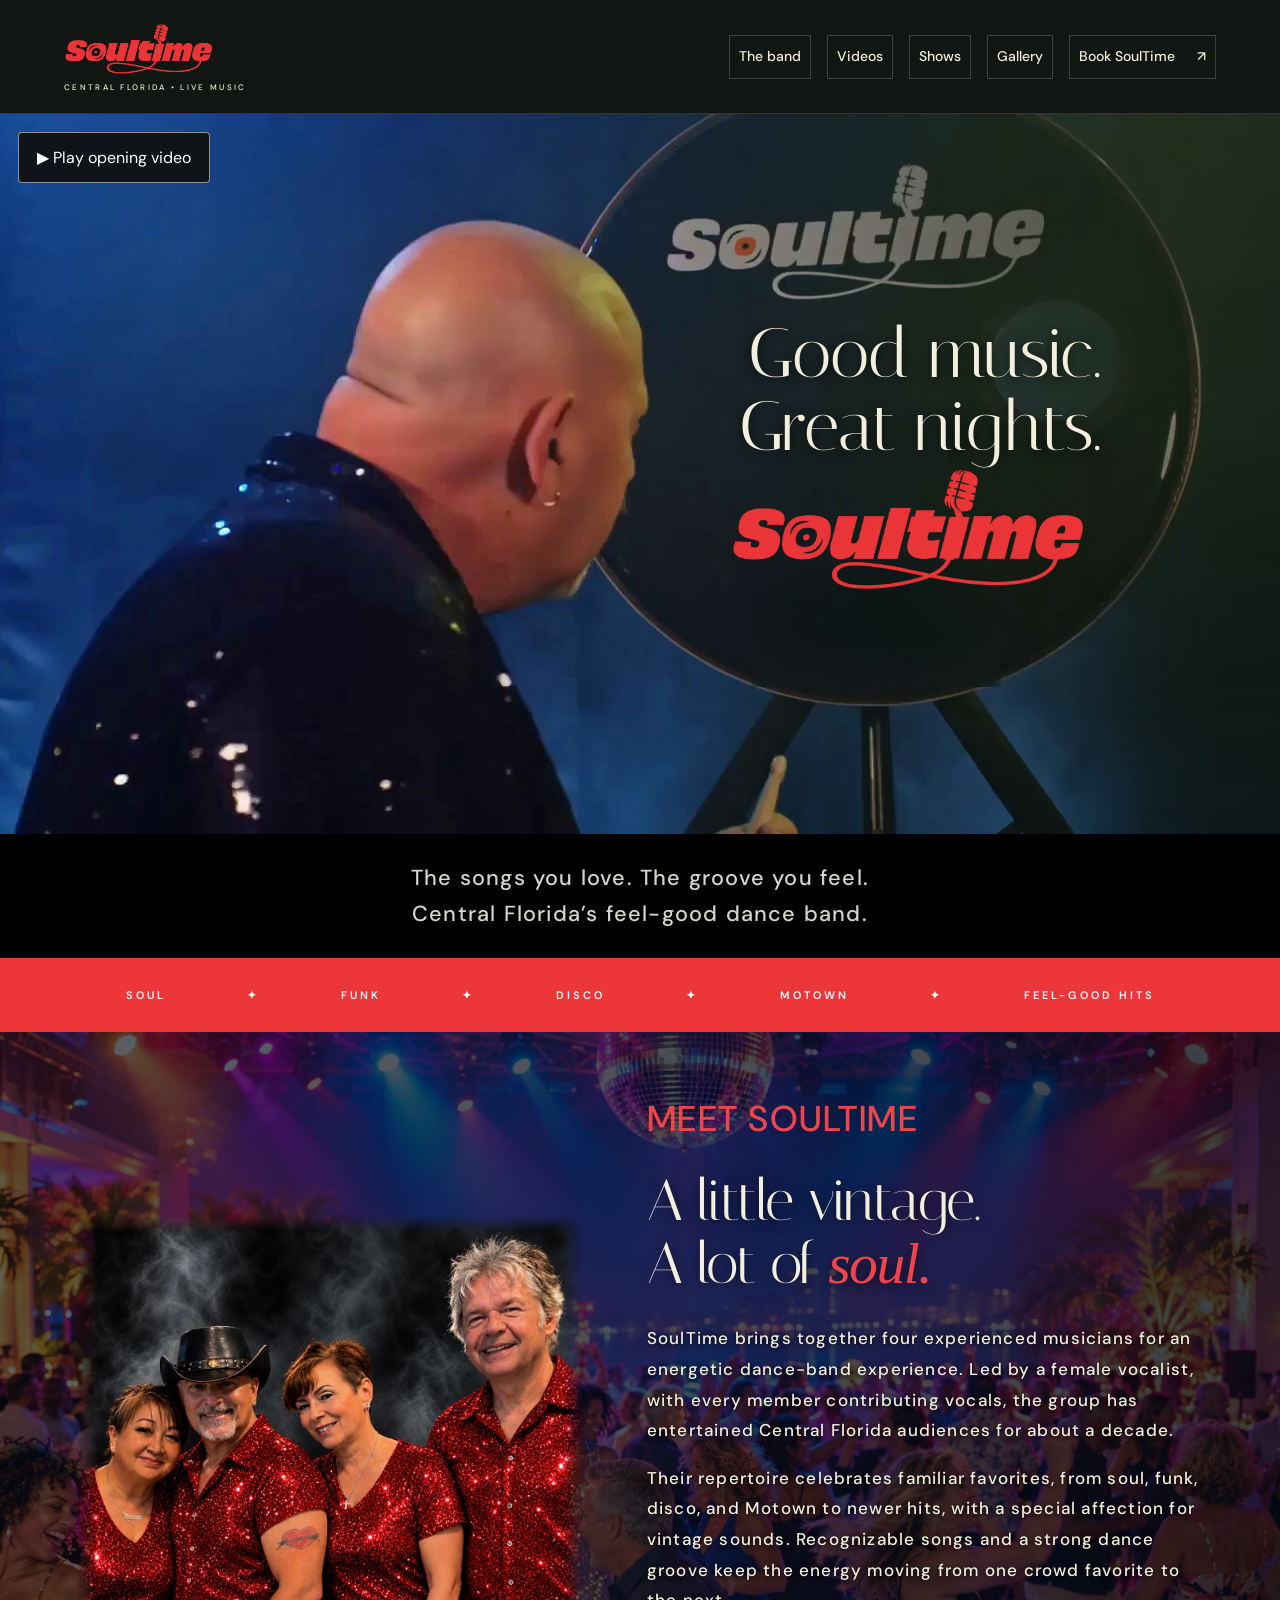
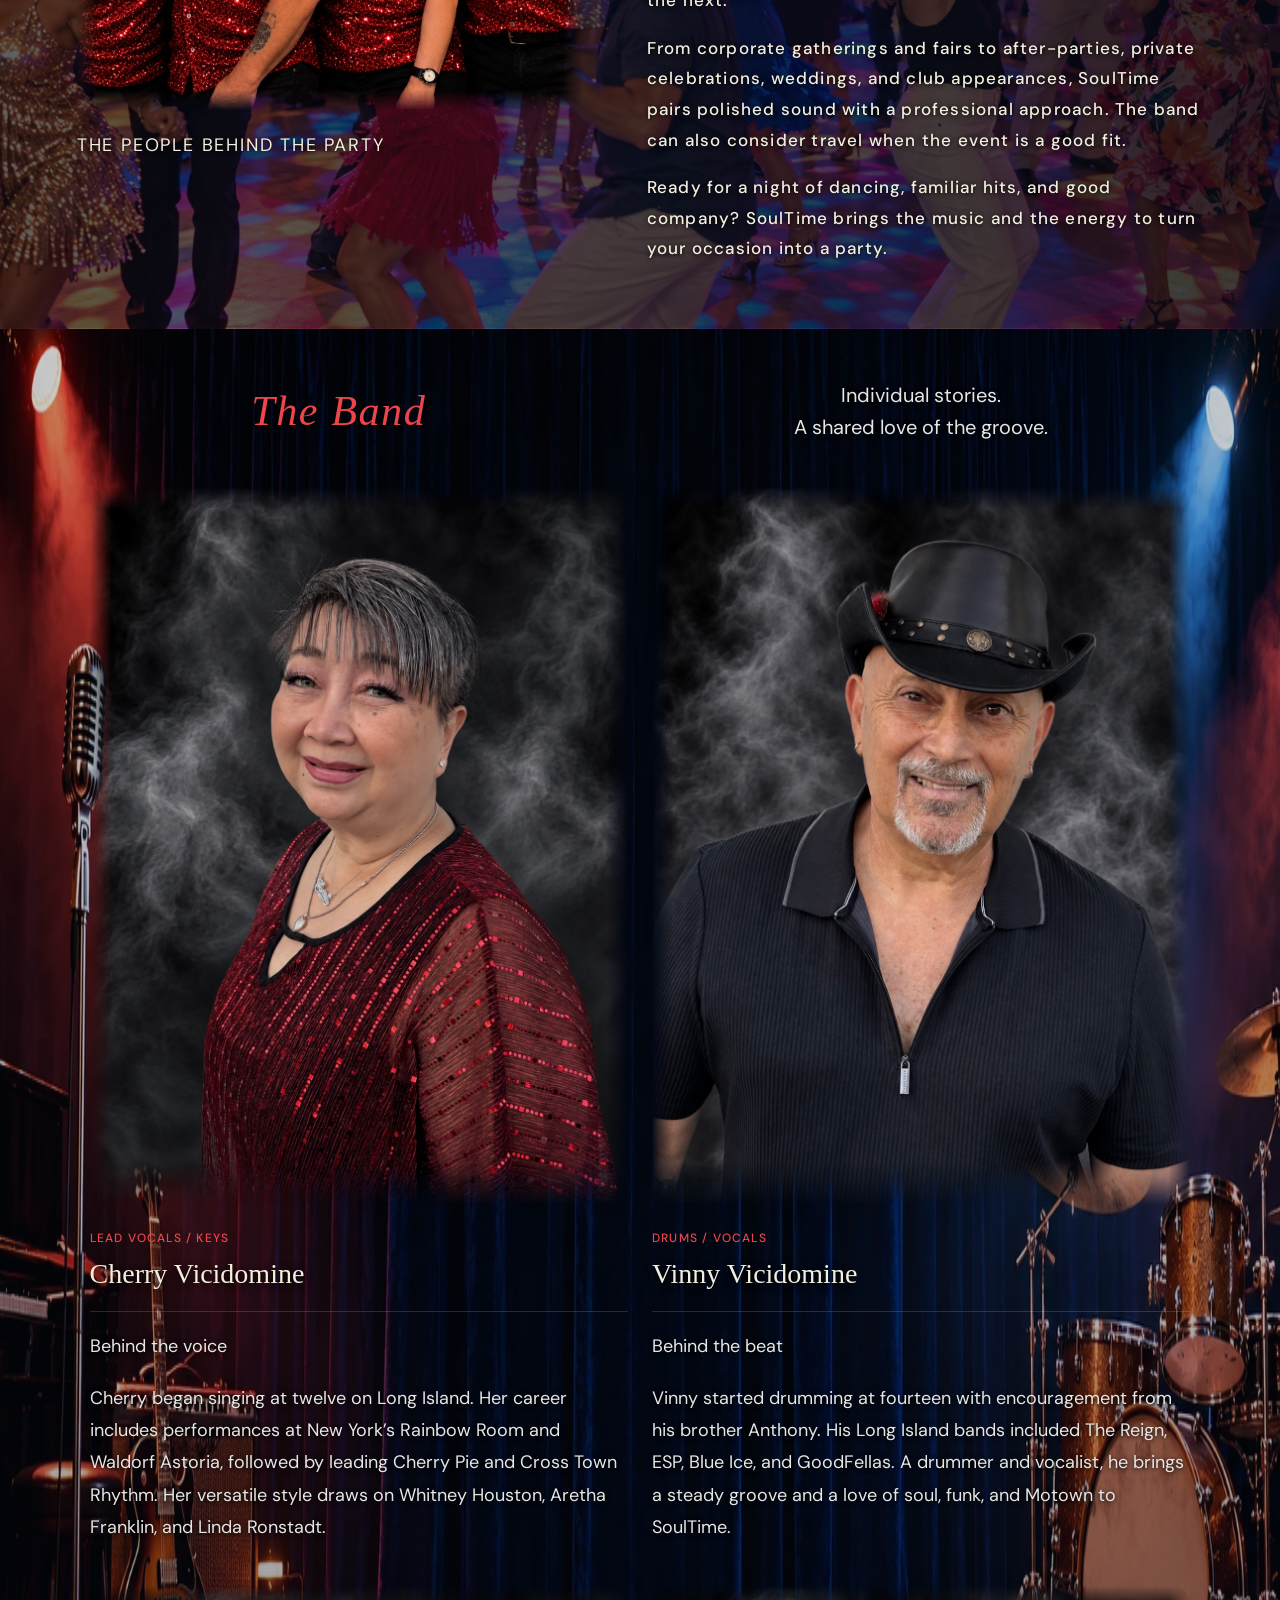
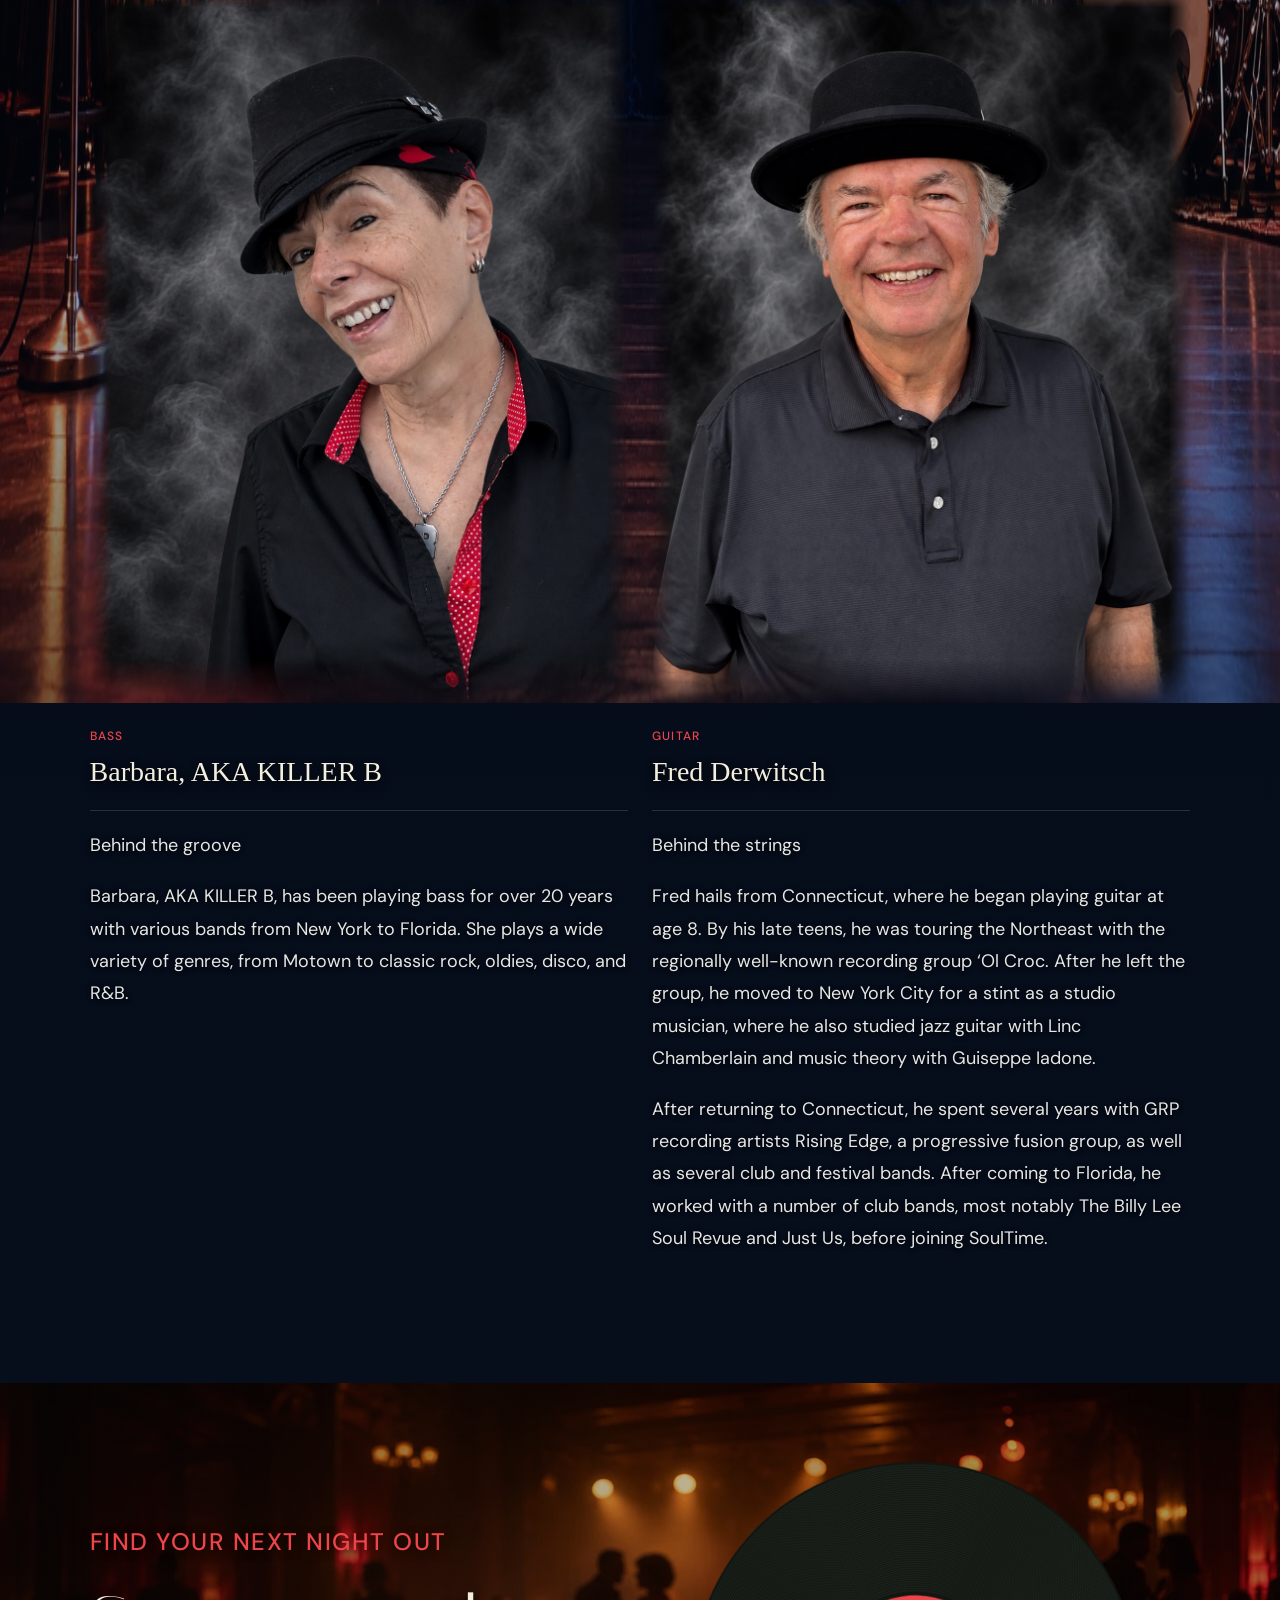
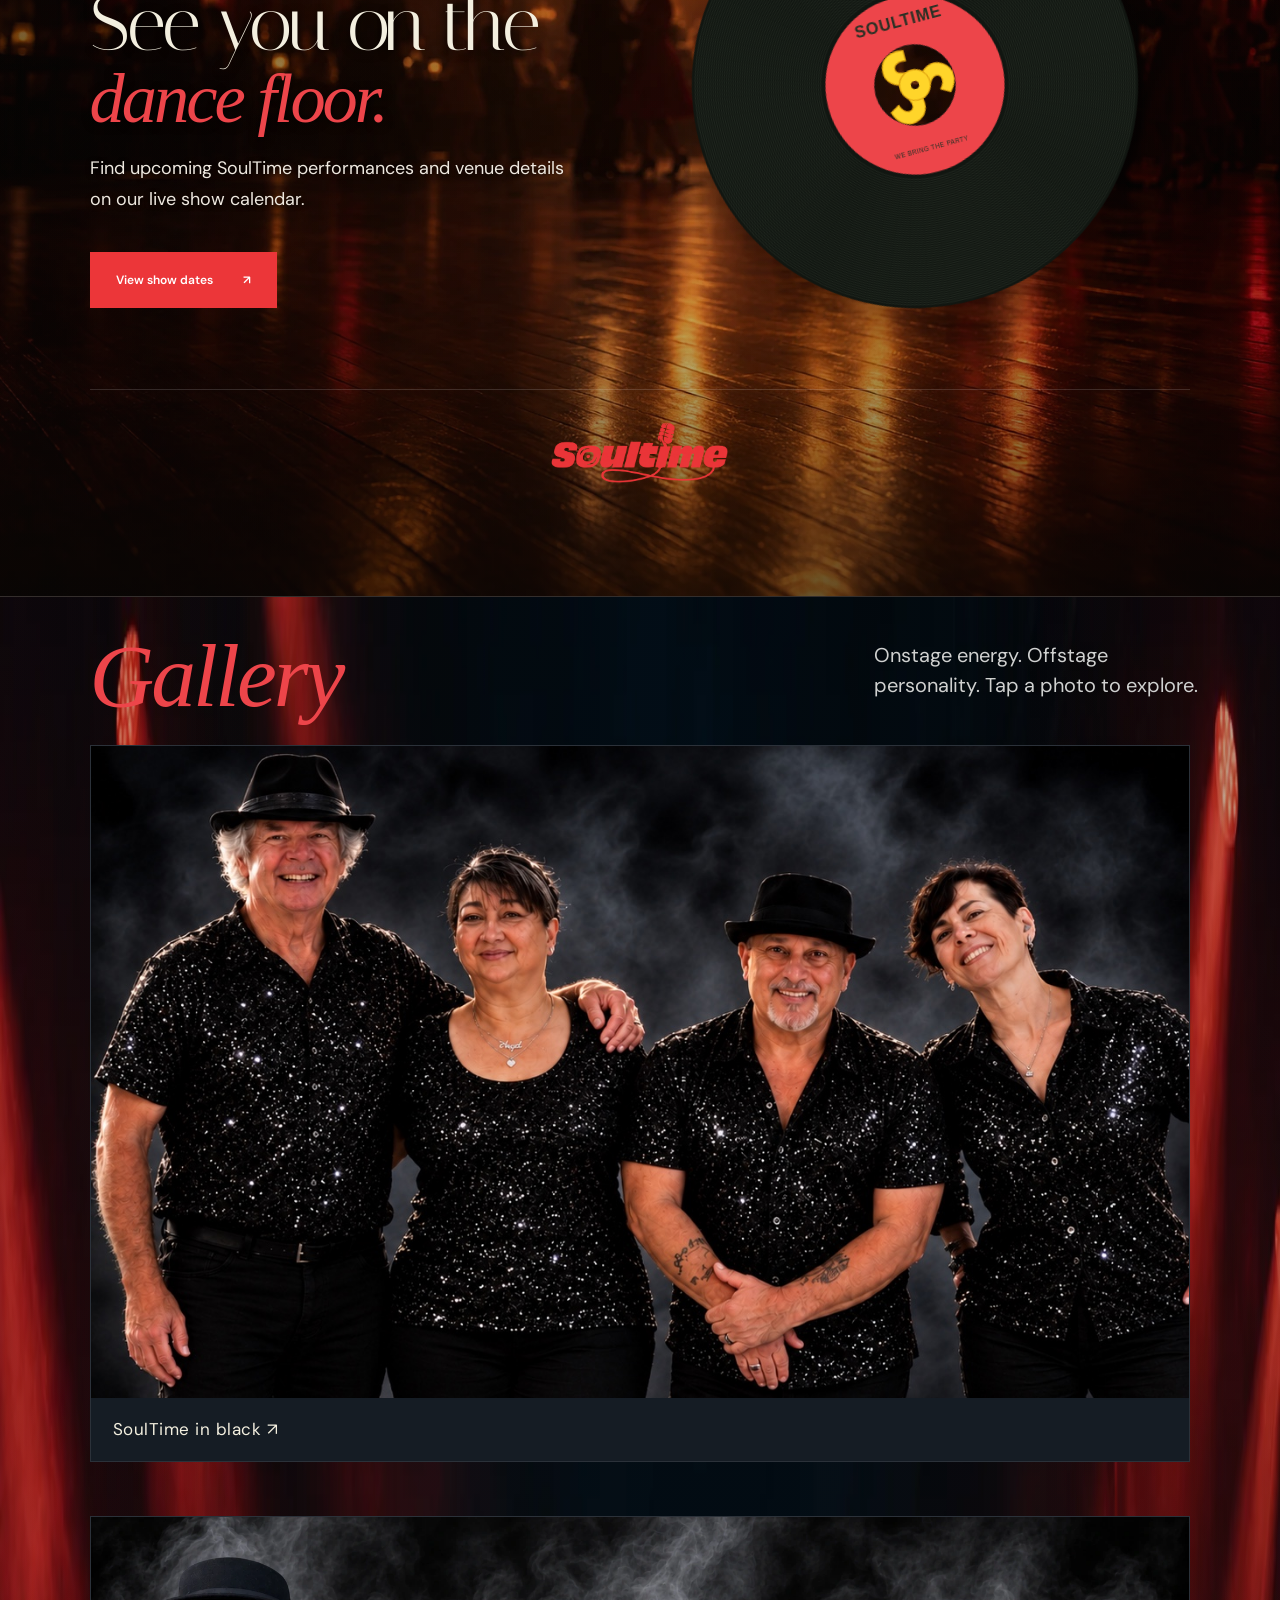
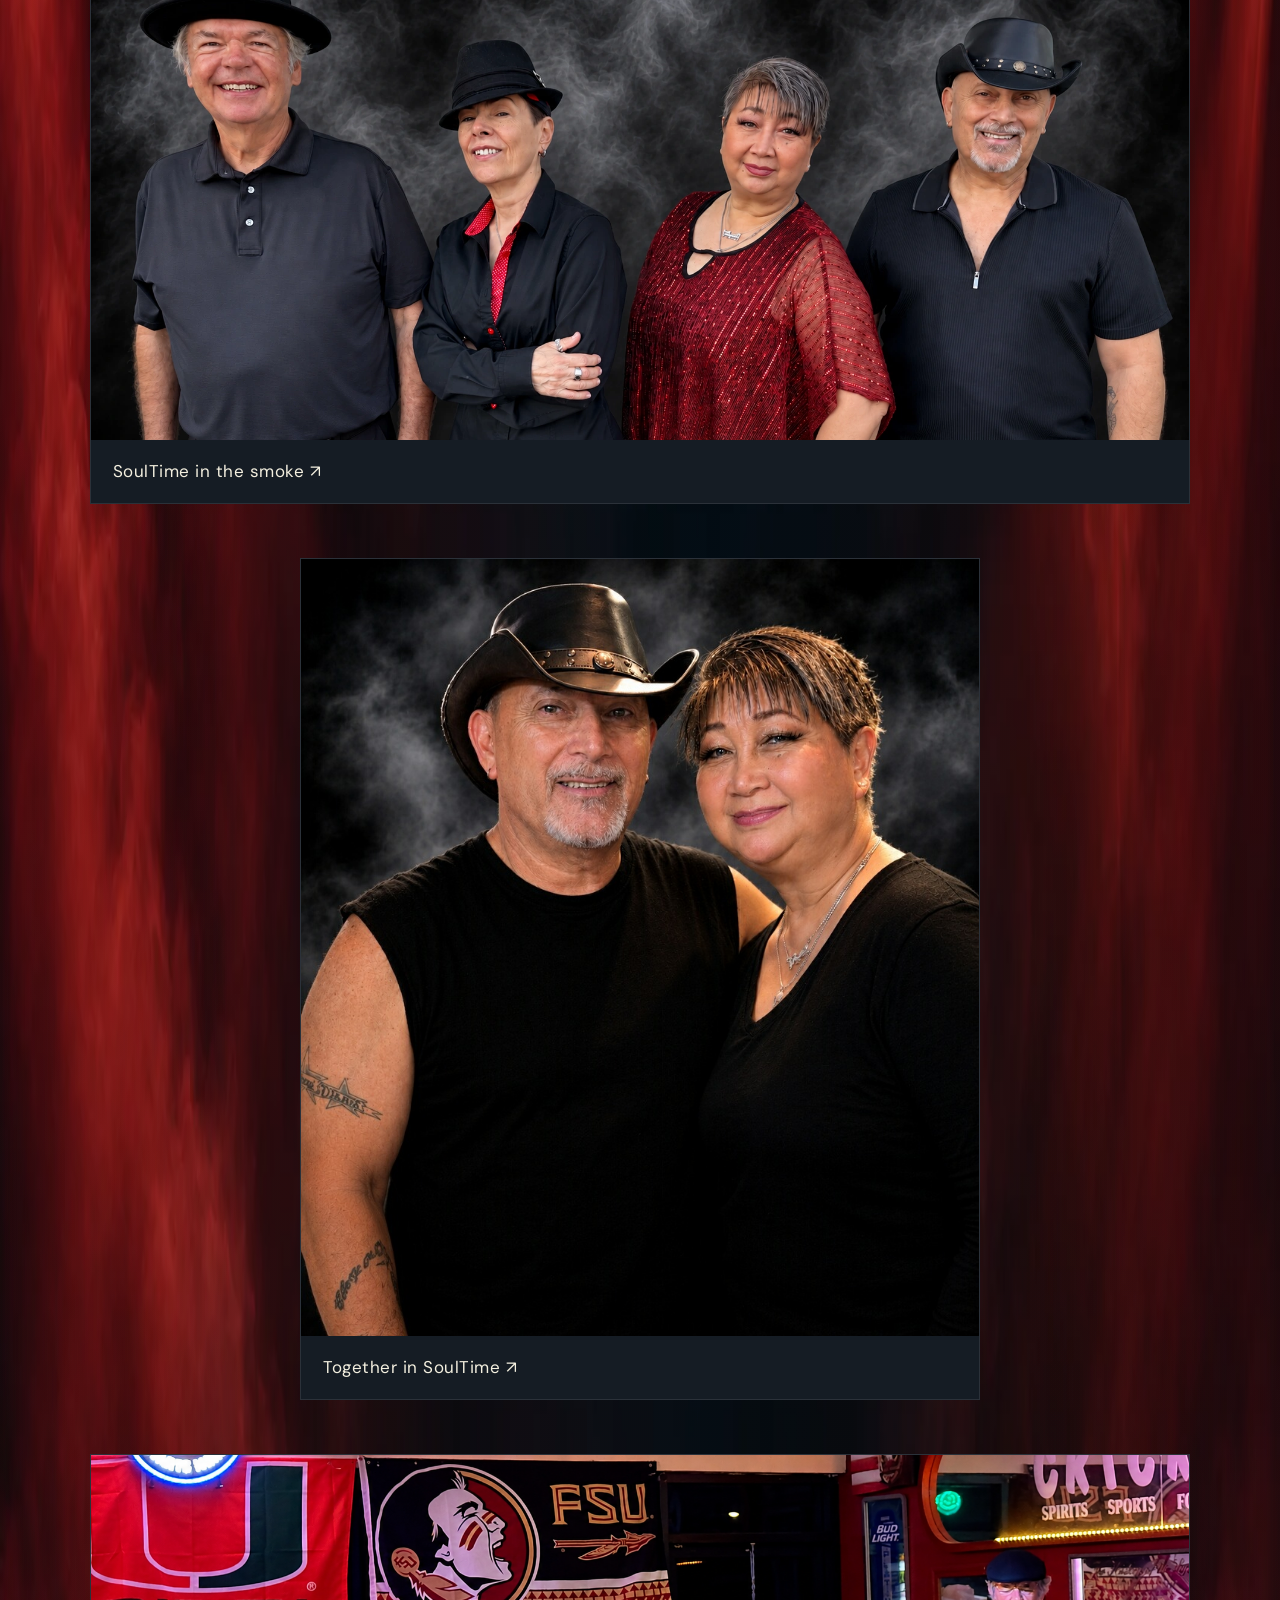
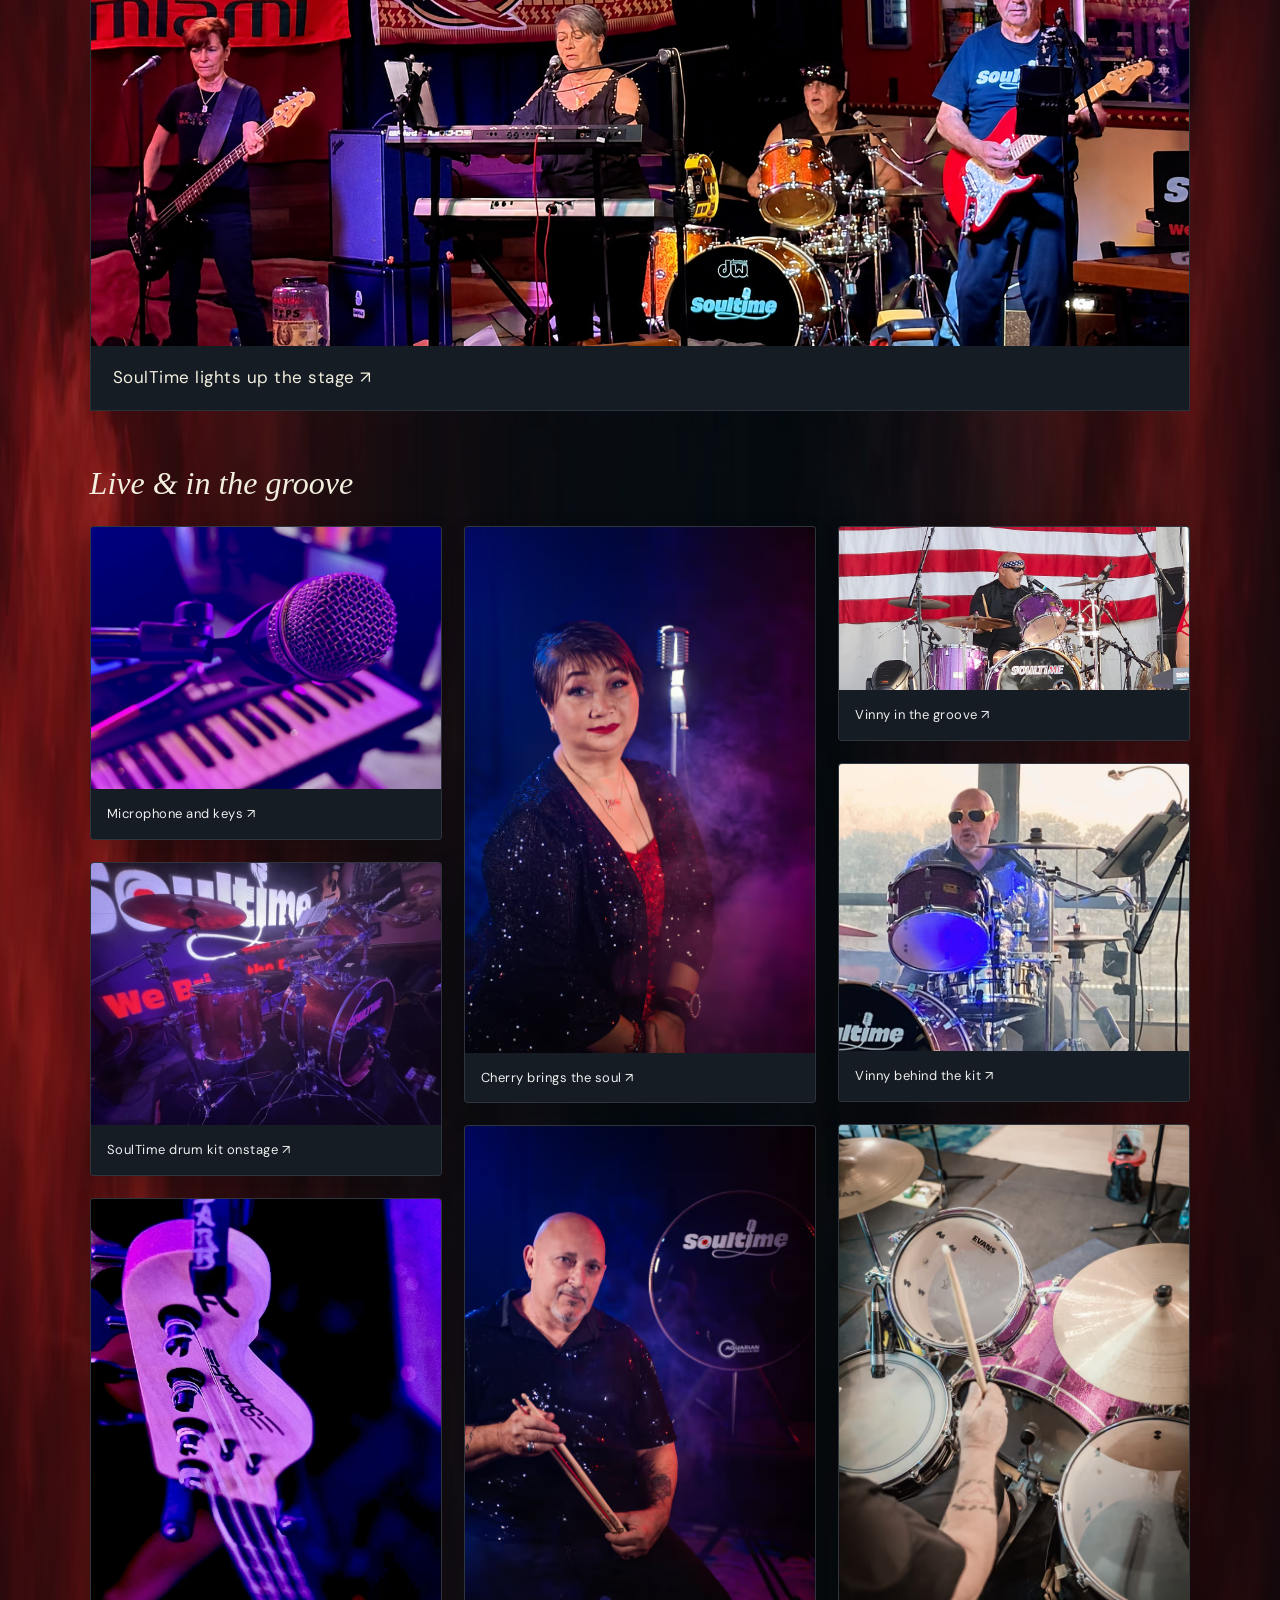
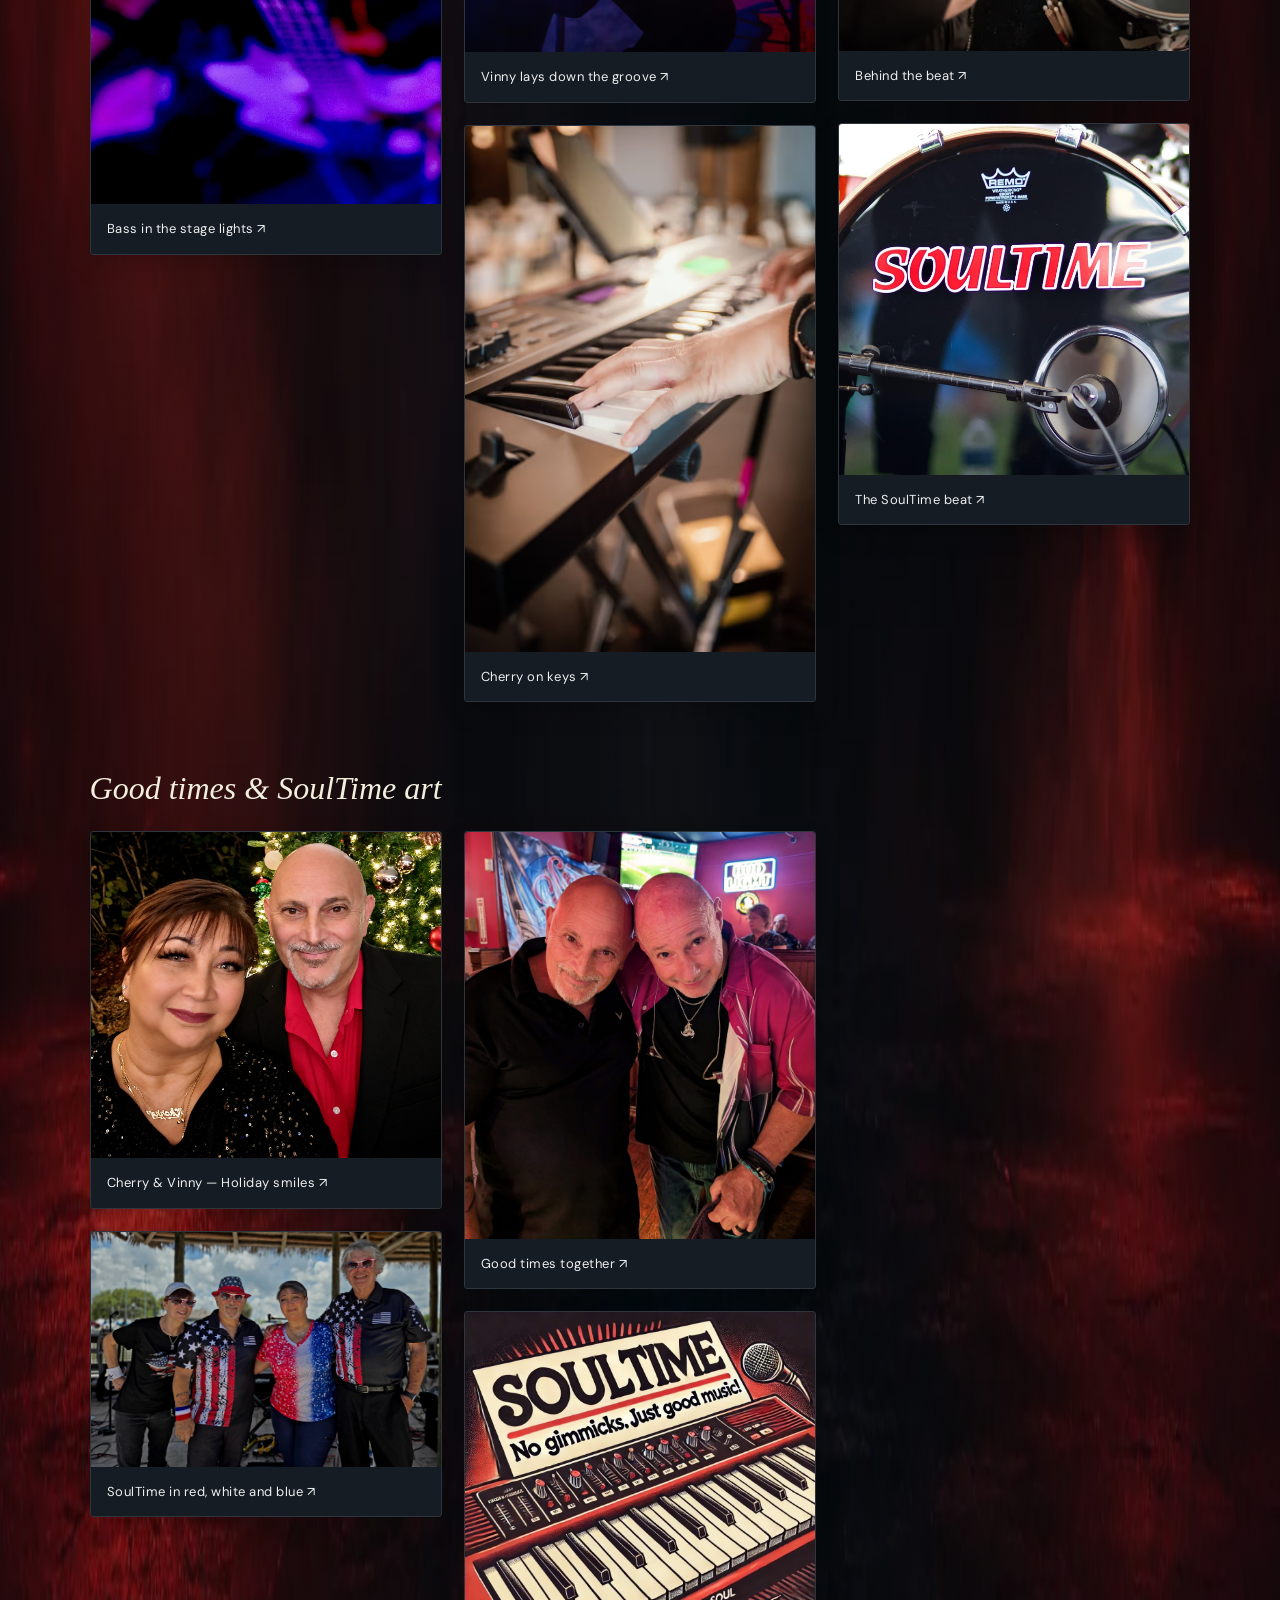
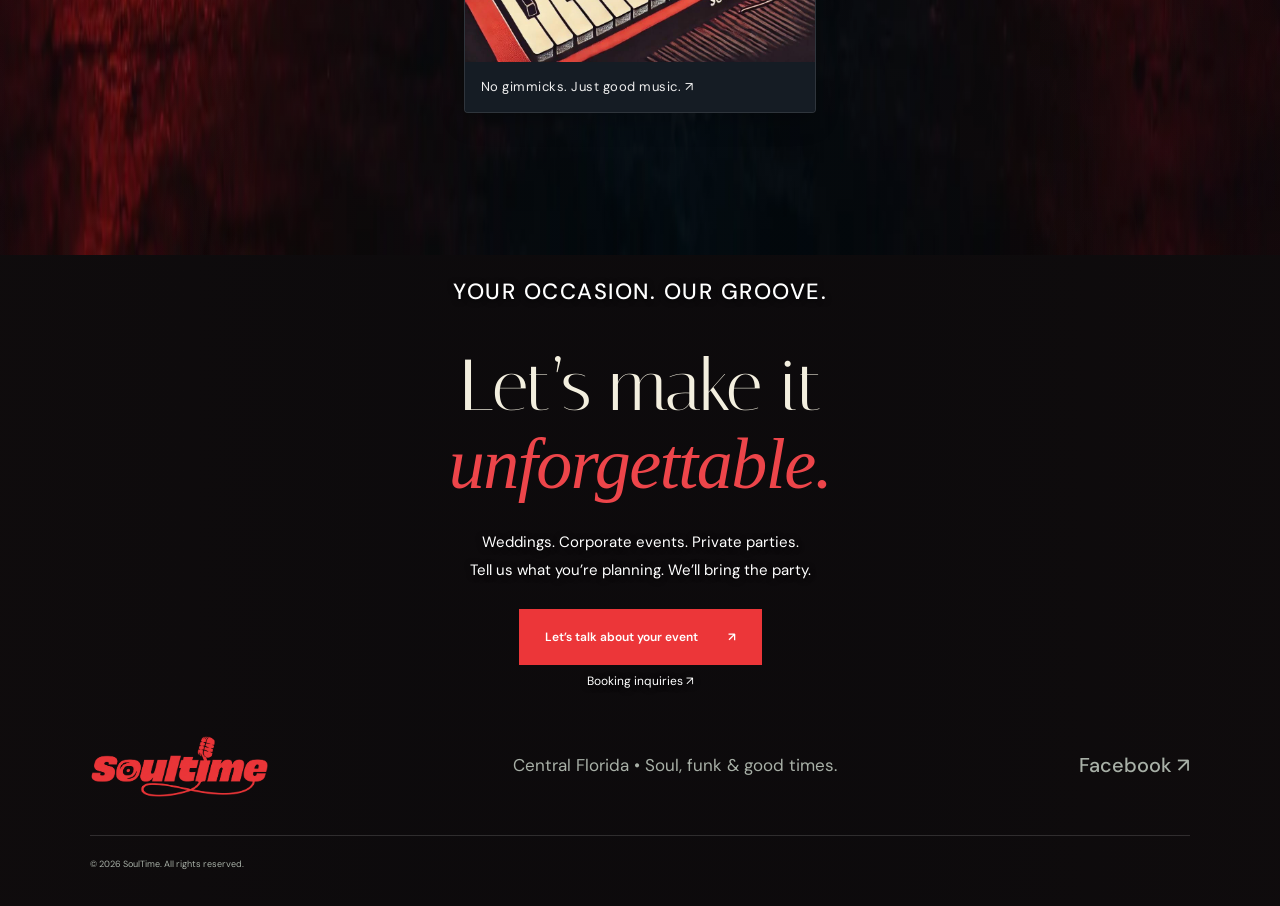
==== commit ad89888b: "Add microphone and keyboard photo to gallery" ====
--- a/index.html
+++ b/index.html
@@ -43,7 +43,7 @@
 <article><img src="assets/member-hat-smoke-20261024.jpeg" alt="Barbara, AKA Killer B, SoulTime bass player" width="1086" height="1448" loading="lazy"><p class="eyebrow">Bass</p><h3>Barbara, AKA KILLER B</h3><div class="member-bio"><h4 class="bio-label">Behind the groove</h4><p>Barbara, AKA KILLER B, has been playing bass for over 20 years with various bands from New York to Florida. She plays a wide variety of genres, from Motown to classic rock, oldies, disco, and R&amp;B.</p></div></article>
 <article><img src="assets/member-portrait-smoke-20261024.jpeg" alt="Fred Derwitsch, SoulTime guitarist" width="1086" height="1448" loading="lazy"><p class="eyebrow">Guitar</p><h3>Fred Derwitsch</h3><div class="member-bio"><h4 class="bio-label">Behind the strings</h4><p>Fred hails from Connecticut, where he began playing guitar at age 8. By his late teens, he was touring the Northeast with the regionally well-known recording group ‘Ol Croc. After he left the group, he moved to New York City for a stint as a studio musician, where he also studied jazz guitar with Linc Chamberlain and music theory with Guiseppe Iadone.</p><p>After returning to Connecticut, he spent several years with GRP recording artists Rising Edge, a progressive fusion group, as well as several club and festival bands. After coming to Florida, he worked with a number of club bands, most notably The Billy Lee Soul Revue and Just Us, before joining SoulTime.</p></div></article></div></section>
 <section class="shows section" id="shows"><div><p class="eyebrow shows-intro">Find your next night out</p><h2><span class="shows-white-heading">See you on the</span><br><em>dance floor.</em></h2><p>Find upcoming SoulTime performances and venue details<br class="desktop"> on our live show calendar.</p><a class="button gold" target="_blank" rel="noopener" href="https://www.spacecoastlive.com/bands/details/00000ef1-0000-0000-0000-000000000000">View show dates <span>↗</span></a></div><div class="record-art" aria-hidden="true"><div class="record record-precision"><svg class="precision-vinyl" xmlns="http://www.w3.org/2000/svg" viewBox="0 0 1000 1000" aria-hidden="true"><defs><clipPath id="adapter-seat"><circle cx="500" cy="500" r="90"/></clipPath><mask id="spindle"><rect width="1000" height="1000" fill="white"/><circle cx="500" cy="500" r="9" fill="black"/></mask><path id="insert-arm" d="M43 47 C29 47 20 39 21 28 C22 15 33 9 47 12 L47 23 C39 21 33 25 34 30 C35 35 42 35 50 35 C60 35 66 40 66 49 L55 52 C55 47 49 47 43 47Z"/></defs><path fill="#111611" fill-rule="evenodd" d="M500 2a498 498 0 1 0 0 996a498 498 0 1 0 0-996ZM500 410a90 90 0 1 0 0 180a90 90 0 1 0 0-180Z"/><circle cx="500" cy="500" r="211" fill="none" stroke="#293027" stroke-width="1.5"/><circle cx="500" cy="500" r="216" fill="none" stroke="#293027" stroke-width="1.5"/><circle cx="500" cy="500" r="221" fill="none" stroke="#293027" stroke-width="1.5"/><circle cx="500" cy="500" r="226" fill="none" stroke="#293027" stroke-width="1.5"/><circle cx="500" cy="500" r="231" fill="none" stroke="#293027" stroke-width="1.5"/><circle cx="500" cy="500" r="236" fill="none" stroke="#293027" stroke-width="1.5"/><circle cx="500" cy="500" r="241" fill="none" stroke="#293027" stroke-width="1.5"/><circle cx="500" cy="500" r="246" fill="none" stroke="#293027" stroke-width="1.5"/><circle cx="500" cy="500" r="251" fill="none" stroke="#293027" stroke-width="1.5"/><circle cx="500" cy="500" r="256" fill="none" stroke="#293027" stroke-width="1.5"/><circle cx="500" cy="500" r="261" fill="none" stroke="#293027" stroke-width="1.5"/><circle cx="500" cy="500" r="266" fill="none" stroke="#293027" stroke-width="1.5"/><circle cx="500" cy="500" r="271" fill="none" stroke="#293027" stroke-width="1.5"/><circle cx="500" cy="500" r="276" fill="none" stroke="#293027" stroke-width="1.5"/><circle cx="500" cy="500" r="281" fill="none" stroke="#293027" stroke-width="1.5"/><circle cx="500" cy="500" r="286" fill="none" stroke="#293027" stroke-width="1.5"/><circle cx="500" cy="500" r="291" fill="none" stroke="#293027" stroke-width="1.5"/><circle cx="500" cy="500" r="296" fill="none" stroke="#293027" stroke-width="1.5"/><circle cx="500" cy="500" r="301" fill="none" stroke="#293027" stroke-width="1.5"/><circle cx="500" cy="500" r="306" fill="none" stroke="#293027" stroke-width="1.5"/><circle cx="500" cy="500" r="311" fill="none" stroke="#293027" stroke-width="1.5"/><circle cx="500" cy="500" r="316" fill="none" stroke="#293027" stroke-width="1.5"/><circle cx="500" cy="500" r="321" fill="none" stroke="#293027" stroke-width="1.5"/><circle cx="500" cy="500" r="326" fill="none" stroke="#293027" stroke-width="1.5"/><circle cx="500" cy="500" r="331" fill="none" stroke="#293027" stroke-width="1.5"/><circle cx="500" cy="500" r="336" fill="none" stroke="#293027" stroke-width="1.5"/><circle cx="500" cy="500" r="341" fill="none" stroke="#293027" stroke-width="1.5"/><circle cx="500" cy="500" r="346" fill="none" stroke="#293027" stroke-width="1.5"/><circle cx="500" cy="500" r="351" fill="none" stroke="#293027" stroke-width="1.5"/><circle cx="500" cy="500" r="356" fill="none" stroke="#293027" stroke-width="1.5"/><circle cx="500" cy="500" r="361" fill="none" stroke="#293027" stroke-width="1.5"/><circle cx="500" cy="500" r="366" fill="none" stroke="#293027" stroke-width="1.5"/><circle cx="500" cy="500" r="371" fill="none" stroke="#293027" stroke-width="1.5"/><circle cx="500" cy="500" r="376" fill="none" stroke="#293027" stroke-width="1.5"/><circle cx="500" cy="500" r="381" fill="none" stroke="#293027" stroke-width="1.5"/><circle cx="500" cy="500" r="386" fill="none" stroke="#293027" stroke-width="1.5"/><circle cx="500" cy="500" r="391" fill="none" stroke="#293027" stroke-width="1.5"/><circle cx="500" cy="500" r="396" fill="none" stroke="#293027" stroke-width="1.5"/><circle cx="500" cy="500" r="401" fill="none" stroke="#293027" stroke-width="1.5"/><circle cx="500" cy="500" r="406" fill="none" stroke="#293027" stroke-width="1.5"/><circle cx="500" cy="500" r="411" fill="none" stroke="#293027" stroke-width="1.5"/><circle cx="500" cy="500" r="416" fill="none" stroke="#293027" stroke-width="1.5"/><circle cx="500" cy="500" r="421" fill="none" stroke="#293027" stroke-width="1.5"/><circle cx="500" cy="500" r="426" fill="none" stroke="#293027" stroke-width="1.5"/><circle cx="500" cy="500" r="431" fill="none" stroke="#293027" stroke-width="1.5"/><circle cx="500" cy="500" r="436" fill="none" stroke="#293027" stroke-width="1.5"/><circle cx="500" cy="500" r="441" fill="none" stroke="#293027" stroke-width="1.5"/><circle cx="500" cy="500" r="446" fill="none" stroke="#293027" stroke-width="1.5"/><circle cx="500" cy="500" r="451" fill="none" stroke="#293027" stroke-width="1.5"/><circle cx="500" cy="500" r="456" fill="none" stroke="#293027" stroke-width="1.5"/><circle cx="500" cy="500" r="461" fill="none" stroke="#293027" stroke-width="1.5"/><circle cx="500" cy="500" r="466" fill="none" stroke="#293027" stroke-width="1.5"/><circle cx="500" cy="500" r="471" fill="none" stroke="#293027" stroke-width="1.5"/><circle cx="500" cy="500" r="476" fill="none" stroke="#293027" stroke-width="1.5"/><circle cx="500" cy="500" r="481" fill="none" stroke="#293027" stroke-width="1.5"/><circle cx="500" cy="500" r="486" fill="none" stroke="#293027" stroke-width="1.5"/><circle cx="500" cy="500" r="491" fill="none" stroke="#293027" stroke-width="1.5"/><path fill="#ed454a" fill-rule="evenodd" d="M500 300a200 200 0 1 0 0 400a200 200 0 1 0 0-400ZM500 410a90 90 0 1 0 0 180a90 90 0 1 0 0-180Z"/><circle cx="500" cy="500" r="90" fill="none" stroke="#0b100c" stroke-width="2"/><g clip-path="url(#adapter-seat)" mask="url(#spindle)"><g transform="translate(500 500) scale(2.14) translate(-50 -50)" fill="#ffd52a" stroke="#e0a512" stroke-width="1.2" stroke-linejoin="round"><use href="#insert-arm"/><use href="#insert-arm" transform="rotate(120 50 50)"/><use href="#insert-arm" transform="rotate(240 50 50)"/><circle cx="50" cy="50" r="16"/></g></g><text x="500" y="365" text-anchor="middle" fill="#283024" font-family="Arial,sans-serif" font-weight="700" font-size="36" letter-spacing="2">SOULTIME</text><text x="500" y="650" text-anchor="middle" fill="#283024" font-family="Arial,sans-serif" font-size="14" letter-spacing="1">WE BRING THE PARTY</text></svg></div></div><style>body.home-page #shows .record.record-precision{display:block;height:auto;aspect-ratio:1/1;padding:0;border:0;background:none;box-shadow:none;flex-shrink:0}body.home-page #shows .record.record-precision::before{content:none}body.home-page #shows .precision-vinyl{display:block;width:100%;height:auto;aspect-ratio:1/1;overflow:visible;filter:drop-shadow(0 20px 25px #0005)}</style><div class="shows-page-end"><a class="shows-home" href="#home" aria-label="Home — return to the top"><img class="shows-home-logo" src="assets/soultime-logo-red.png" alt="SoulTime — Home"></a></div></section>
-<section class="section gallery" id="gallery"><div class="section-heading"><div><h2 class="gallery-title">Gallery</h2></div><p class="gallery-intro">Onstage energy. Offstage personality. Tap a photo to explore.</p></div><div class="gallery-feature"><button aria-label="Enlarge photo: SoulTime in black" class="photo uploaded-gallery-photo" data-image="assets/soultime-black-shirt-group.jpeg" data-caption="SoulTime in black"><img src="assets/soultime-black-shirt-group.jpeg" alt="The four SoulTime musicians together in black shirts" loading="lazy"><span>SoulTime in black ↗</span></button></div><div class="gallery-feature"><button aria-label="Enlarge photo: SoulTime in the smoke" class="photo uploaded-gallery-photo" data-image="assets/soultime-group-smoke-v264.webp" data-caption="SoulTime in the smoke"><img src="assets/soultime-group-smoke-v264.webp" alt="The four SoulTime band members together against a dark smoky backdrop" loading="lazy" width="1819" height="865"><span>SoulTime in the smoke ↗</span></button></div><div class="gallery-feature gallery-duo-portrait"><button aria-label="Enlarge photo: Together in SoulTime" class="photo uploaded-gallery-photo" data-image="assets/soultime-duo-portrait.jpeg" data-caption="Together in SoulTime"><img src="assets/soultime-duo-portrait.jpeg" alt="A SoulTime duo portrait against a smoky dark backdrop" loading="lazy" width="894" height="1024"><span>Together in SoulTime ↗</span></button></div><div class="gallery-feature"><button aria-label="Enlarge photo: SoulTime lights up the stage" class="photo uploaded-gallery-photo" data-image="assets/soultime-gallery-1415-lighting-corrected.png" data-caption="SoulTime lights up the stage"><img src="assets/soultime-gallery-1415-lighting-corrected.png" alt="SoulTime performing together onstage" loading="lazy" width="1877" height="838"><span>SoulTime lights up the stage ↗</span></button></div><div class="gallery-group"><h3>Live &amp; in the groove</h3><div class="gallery-grid"><button aria-label="Enlarge photo: SoulTime drum kit onstage" class="photo uploaded-gallery-photo" data-image="assets/soultime-drum-kit-stage.webp" data-caption="SoulTime drum kit onstage"><img src="assets/soultime-drum-kit-stage.webp" alt="SoulTime drum kit under purple stage lights with the band logo behind it" loading="lazy" width="1536" height="1152"><span>SoulTime drum kit onstage ↗</span></button><button aria-label="Enlarge photo: Bass in the stage lights" class="photo uploaded-gallery-photo" data-image="assets/bass-purple-stage.webp" data-caption="Bass in the stage lights"><img src="assets/bass-purple-stage.webp" alt="Close-up of a bass guitar under purple and blue stage lighting" loading="lazy" width="1109" height="1917"><span>Bass in the stage lights ↗</span></button><button aria-label="Enlarge photo: Cherry brings the soul" class="photo wide" data-image="assets/singer.avif" data-caption="Cherry brings the soul"><img src="assets/singer.avif" alt="Cherry singing live" loading="lazy" width="719" height="1080"><span>Cherry brings the soul ↗</span></button><button aria-label="Enlarge photo: Vinny lays down the groove" class="photo soul-gallery-photo" data-image="assets/gallery-vinny.avif" data-caption="Vinny lays down the groove"><img src="assets/gallery-vinny.avif" alt="Vinny Vicidomine with the SoulTime bass drum" loading="lazy" width="719" height="1080"><span>Vinny lays down the groove ↗</span></button><button aria-label="Enlarge photo: Cherry on keys" class="photo soul-gallery-photo" data-image="assets/gallery-keys.avif" data-caption="Cherry on keys"><img src="assets/gallery-keys.avif" alt="Cherry on keys" loading="lazy" width="719" height="1080"><span>Cherry on keys ↗</span></button><button aria-label="Enlarge photo: Vinny in the groove" class="photo uploaded-gallery-photo" data-image="assets/soultime-gallery-1404.jpeg" data-caption="Vinny in the groove"><img src="assets/soultime-gallery-1404.jpeg" alt="Vinny live on drums" loading="lazy" width="2048" height="956"><span>Vinny in the groove ↗</span></button><button aria-label="Enlarge photo: Vinny behind the kit" class="photo uploaded-gallery-photo" data-image="assets/soultime-gallery-1416.jpeg" data-caption="Vinny behind the kit"><img src="assets/soultime-gallery-1416.jpeg" alt="Vinny playing drums live" loading="lazy" width="1631" height="1340"><span>Vinny behind the kit ↗</span></button><button aria-label="Enlarge photo: Behind the beat" class="photo soul-gallery-photo" data-image="assets/drums.avif" data-caption="Behind the beat"><img src="assets/drums.avif" alt="Pink drum kit during a performance" loading="lazy" width="719" height="1080"><span>Behind the beat ↗</span></button><button aria-label="Enlarge photo: The SoulTime beat" class="photo uploaded-gallery-photo" data-image="assets/soultime-gallery-1414.jpeg" data-caption="The SoulTime beat"><img src="assets/soultime-gallery-1414.jpeg" alt="SoulTime logo on the bass drum" loading="lazy" width="1365" height="1365"><span>The SoulTime beat ↗</span></button></div></div><div class="gallery-group"><h3>Good times &amp; SoulTime art</h3><div class="gallery-grid"><button aria-label="Enlarge photo: Cherry and Vinny — Holiday smiles" class="photo uploaded-gallery-photo" data-image="assets/cherry-vinny-holiday-enhanced-v216.png" data-caption="Cherry &amp; Vinny — Holiday smiles"><img src="assets/cherry-vinny-holiday-enhanced-v216.png" alt="Cherry and Vinny together beside a decorated Christmas tree" loading="lazy" width="1300" height="1209"><span>Cherry &amp; Vinny — Holiday smiles ↗</span></button><button aria-label="Enlarge photo: SoulTime in red, white and blue" class="photo uploaded-gallery-photo" data-image="assets/soultime-red-white-blue-v204.jpeg" data-caption="SoulTime in red, white and blue"><img src="assets/soultime-red-white-blue-v204.jpeg" alt="Four SoulTime musicians together in red, white and blue outfits" loading="lazy" width="1600" height="1075"><span>SoulTime in red, white and blue ↗</span></button><button aria-label="Enlarge photo: Good times together" class="photo uploaded-gallery-photo" data-image="assets/soultime-gallery-1400.jpeg" data-caption="Good times together"><img src="assets/soultime-gallery-1400.jpeg" alt="Good times together" loading="lazy" width="1766" height="2048"><span>Good times together ↗</span></button><button aria-label="Enlarge photo: No gimmicks. Just good music." class="photo uploaded-gallery-photo" data-image="assets/soultime-gallery-1417.jpeg" data-caption="No gimmicks. Just good music."><img src="assets/soultime-gallery-1417.jpeg" alt="SoulTime keyboard and microphone illustration" loading="lazy" width="1024" height="1024"><span>No gimmicks. Just good music. ↗</span></button></div></div></section>
+<section class="section gallery" id="gallery"><div class="section-heading"><div><h2 class="gallery-title">Gallery</h2></div><p class="gallery-intro">Onstage energy. Offstage personality. Tap a photo to explore.</p></div><div class="gallery-feature"><button aria-label="Enlarge photo: SoulTime in black" class="photo uploaded-gallery-photo" data-image="assets/soultime-black-shirt-group.jpeg" data-caption="SoulTime in black"><img src="assets/soultime-black-shirt-group.jpeg" alt="The four SoulTime musicians together in black shirts" loading="lazy"><span>SoulTime in black ↗</span></button></div><div class="gallery-feature"><button aria-label="Enlarge photo: SoulTime in the smoke" class="photo uploaded-gallery-photo" data-image="assets/soultime-group-smoke-v264.webp" data-caption="SoulTime in the smoke"><img src="assets/soultime-group-smoke-v264.webp" alt="The four SoulTime band members together against a dark smoky backdrop" loading="lazy" width="1819" height="865"><span>SoulTime in the smoke ↗</span></button></div><div class="gallery-feature gallery-duo-portrait"><button aria-label="Enlarge photo: Together in SoulTime" class="photo uploaded-gallery-photo" data-image="assets/soultime-duo-portrait.jpeg" data-caption="Together in SoulTime"><img src="assets/soultime-duo-portrait.jpeg" alt="A SoulTime duo portrait against a smoky dark backdrop" loading="lazy" width="894" height="1024"><span>Together in SoulTime ↗</span></button></div><div class="gallery-feature"><button aria-label="Enlarge photo: SoulTime lights up the stage" class="photo uploaded-gallery-photo" data-image="assets/soultime-gallery-1415-lighting-corrected.png" data-caption="SoulTime lights up the stage"><img src="assets/soultime-gallery-1415-lighting-corrected.png" alt="SoulTime performing together onstage" loading="lazy" width="1877" height="838"><span>SoulTime lights up the stage ↗</span></button></div><div class="gallery-group"><h3>Live &amp; in the groove</h3><div class="gallery-grid"><button aria-label="Enlarge photo: Microphone and keys" class="photo uploaded-gallery-photo" data-image="assets/soultime-microphone-keys.webp" data-caption="Microphone and keys"><img src="assets/soultime-microphone-keys.webp" alt="Close-up of a microphone above a keyboard under purple and blue stage lights" loading="lazy" width="1536" height="1152"><span>Microphone and keys ↗</span></button><button aria-label="Enlarge photo: SoulTime drum kit onstage" class="photo uploaded-gallery-photo" data-image="assets/soultime-drum-kit-stage.webp" data-caption="SoulTime drum kit onstage"><img src="assets/soultime-drum-kit-stage.webp" alt="SoulTime drum kit under purple stage lights with the band logo behind it" loading="lazy" width="1536" height="1152"><span>SoulTime drum kit onstage ↗</span></button><button aria-label="Enlarge photo: Bass in the stage lights" class="photo uploaded-gallery-photo" data-image="assets/bass-purple-stage.webp" data-caption="Bass in the stage lights"><img src="assets/bass-purple-stage.webp" alt="Close-up of a bass guitar under purple and blue stage lighting" loading="lazy" width="1109" height="1917"><span>Bass in the stage lights ↗</span></button><button aria-label="Enlarge photo: Cherry brings the soul" class="photo wide" data-image="assets/singer.avif" data-caption="Cherry brings the soul"><img src="assets/singer.avif" alt="Cherry singing live" loading="lazy" width="719" height="1080"><span>Cherry brings the soul ↗</span></button><button aria-label="Enlarge photo: Vinny lays down the groove" class="photo soul-gallery-photo" data-image="assets/gallery-vinny.avif" data-caption="Vinny lays down the groove"><img src="assets/gallery-vinny.avif" alt="Vinny Vicidomine with the SoulTime bass drum" loading="lazy" width="719" height="1080"><span>Vinny lays down the groove ↗</span></button><button aria-label="Enlarge photo: Cherry on keys" class="photo soul-gallery-photo" data-image="assets/gallery-keys.avif" data-caption="Cherry on keys"><img src="assets/gallery-keys.avif" alt="Cherry on keys" loading="lazy" width="719" height="1080"><span>Cherry on keys ↗</span></button><button aria-label="Enlarge photo: Vinny in the groove" class="photo uploaded-gallery-photo" data-image="assets/soultime-gallery-1404.jpeg" data-caption="Vinny in the groove"><img src="assets/soultime-gallery-1404.jpeg" alt="Vinny live on drums" loading="lazy" width="2048" height="956"><span>Vinny in the groove ↗</span></button><button aria-label="Enlarge photo: Vinny behind the kit" class="photo uploaded-gallery-photo" data-image="assets/soultime-gallery-1416.jpeg" data-caption="Vinny behind the kit"><img src="assets/soultime-gallery-1416.jpeg" alt="Vinny playing drums live" loading="lazy" width="1631" height="1340"><span>Vinny behind the kit ↗</span></button><button aria-label="Enlarge photo: Behind the beat" class="photo soul-gallery-photo" data-image="assets/drums.avif" data-caption="Behind the beat"><img src="assets/drums.avif" alt="Pink drum kit during a performance" loading="lazy" width="719" height="1080"><span>Behind the beat ↗</span></button><button aria-label="Enlarge photo: The SoulTime beat" class="photo uploaded-gallery-photo" data-image="assets/soultime-gallery-1414.jpeg" data-caption="The SoulTime beat"><img src="assets/soultime-gallery-1414.jpeg" alt="SoulTime logo on the bass drum" loading="lazy" width="1365" height="1365"><span>The SoulTime beat ↗</span></button></div></div><div class="gallery-group"><h3>Good times &amp; SoulTime art</h3><div class="gallery-grid"><button aria-label="Enlarge photo: Cherry and Vinny — Holiday smiles" class="photo uploaded-gallery-photo" data-image="assets/cherry-vinny-holiday-enhanced-v216.png" data-caption="Cherry &amp; Vinny — Holiday smiles"><img src="assets/cherry-vinny-holiday-enhanced-v216.png" alt="Cherry and Vinny together beside a decorated Christmas tree" loading="lazy" width="1300" height="1209"><span>Cherry &amp; Vinny — Holiday smiles ↗</span></button><button aria-label="Enlarge photo: SoulTime in red, white and blue" class="photo uploaded-gallery-photo" data-image="assets/soultime-red-white-blue-v204.jpeg" data-caption="SoulTime in red, white and blue"><img src="assets/soultime-red-white-blue-v204.jpeg" alt="Four SoulTime musicians together in red, white and blue outfits" loading="lazy" width="1600" height="1075"><span>SoulTime in red, white and blue ↗</span></button><button aria-label="Enlarge photo: Good times together" class="photo uploaded-gallery-photo" data-image="assets/soultime-gallery-1400.jpeg" data-caption="Good times together"><img src="assets/soultime-gallery-1400.jpeg" alt="Good times together" loading="lazy" width="1766" height="2048"><span>Good times together ↗</span></button><button aria-label="Enlarge photo: No gimmicks. Just good music." class="photo uploaded-gallery-photo" data-image="assets/soultime-gallery-1417.jpeg" data-caption="No gimmicks. Just good music."><img src="assets/soultime-gallery-1417.jpeg" alt="SoulTime keyboard and microphone illustration" loading="lazy" width="1024" height="1024"><span>No gimmicks. Just good music. ↗</span></button></div></div></section>
 <div class="booking-scene"><picture class="booking-scene-image" aria-hidden="true"><source media="(max-width:680px)" srcset="assets/booking-evening-dance-floor-phone-v187.webp"><img src="assets/booking-evening-dance-floor-v187.webp" alt="" decoding="async"></picture><section class="booking section" id="booking"><p class="eyebrow">Your occasion. Our groove.</p><div class="booking-copy"><h2><span>Let’s make it<br><em>unforgettable.</em></span></h2><p>Weddings. Corporate events. Private parties.<br>Tell us what you’re planning. We’ll bring the party.</p></div><div class="booking-actions"><a class="button gold" href="booking.html#booking-form">Let’s talk about your event <span>↗</span></a></div><a class="email" href="booking.html#booking-form">Booking inquiries ↗</a></section>
 <footer><a class="wordmark" href="#home" aria-label="SoulTime home"><img class="footer-logo" src="assets/soultime-logo-red.png" alt="SoulTime"></a><span class="footer-tagline">Central Florida • Soul, funk & good times.</span><div><a href="https://www.facebook.com/SoultimeDanceBand/" target="_blank" rel="noopener">Facebook ↗</a></div><p>© <span id="year">2026</span> SoulTime. All rights reserved.</p></footer></div></main>
 <dialog id="media-dialog"><button class="dialog-close" aria-label="Close viewer">✕</button><div id="dialog-content"></div><p id="dialog-caption"></p></dialog><script src="opening-final.js?v=253"></script><script src="app.js?v=168"></script><script src="home-navigation.js?v=158"></script><script src="band-stage-sizing.js?v=167"></script><script src="opening-fit.js?v=253"></script></body></html>
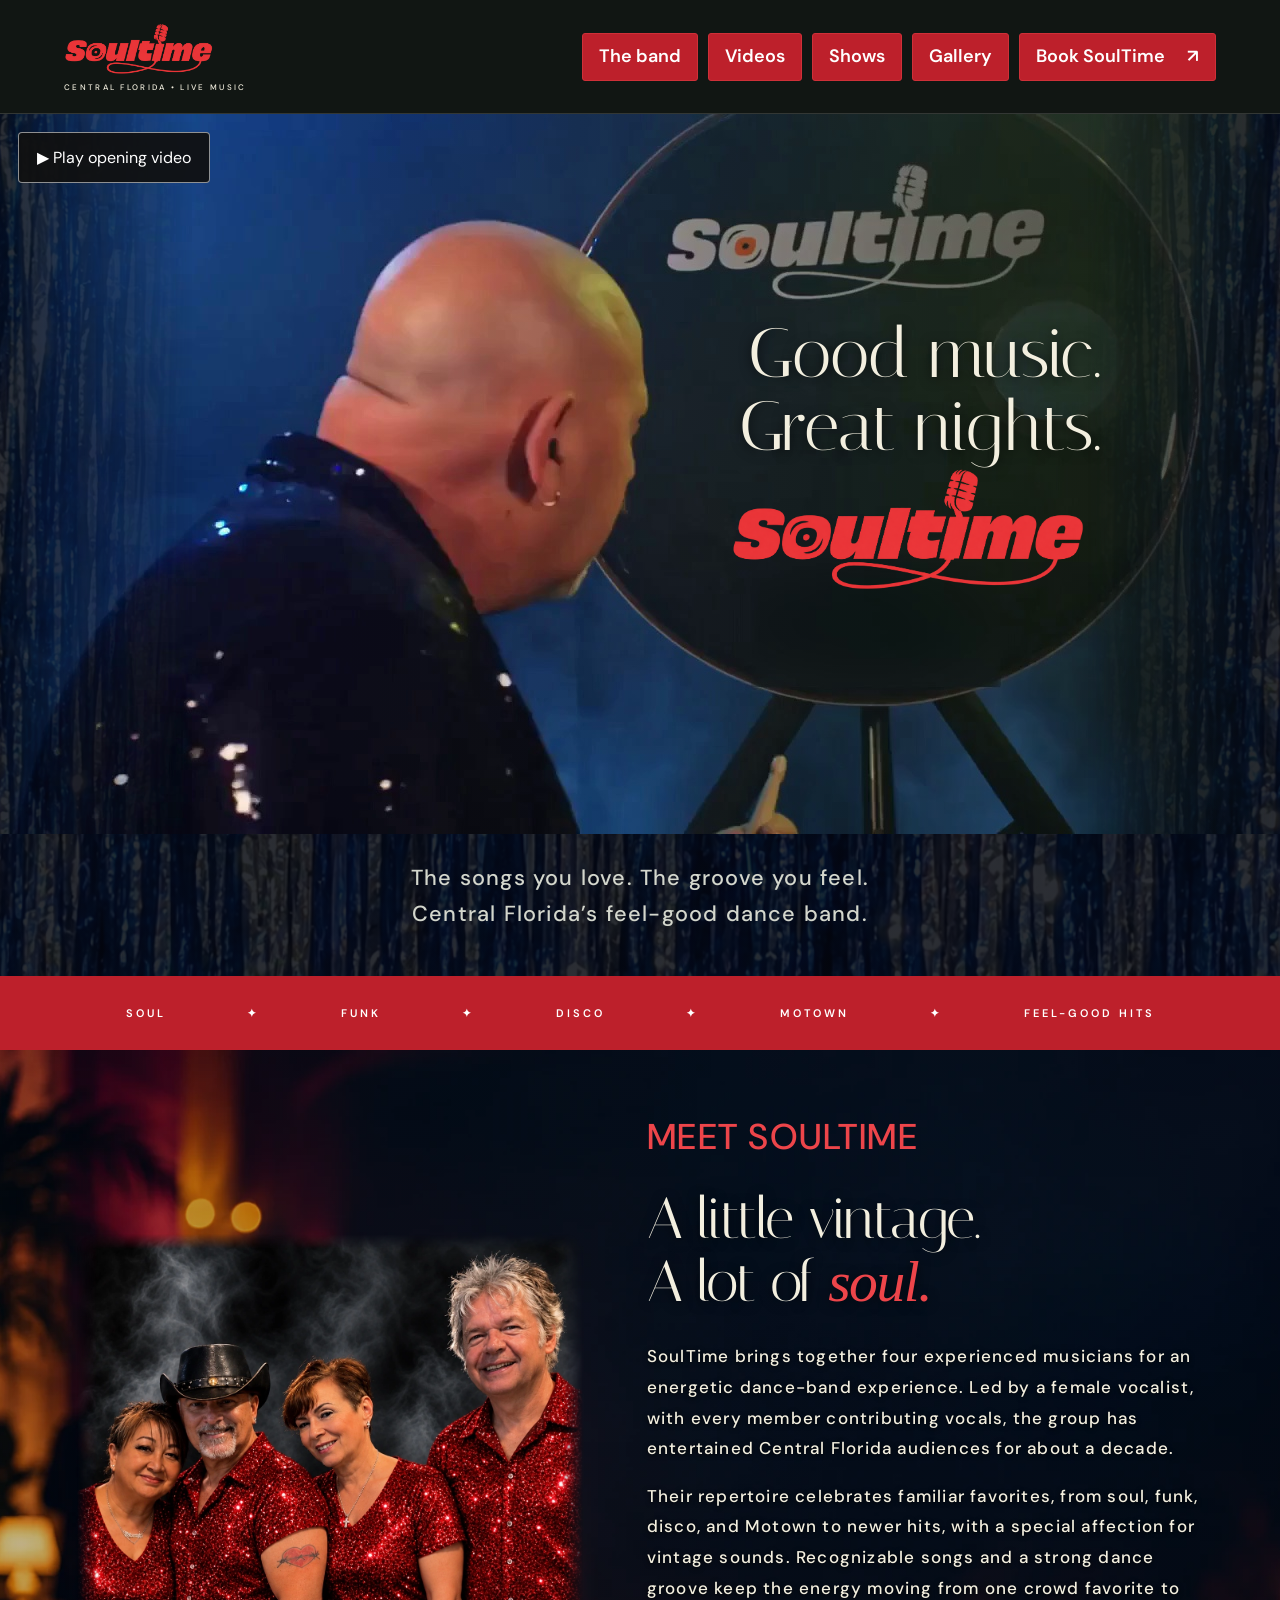
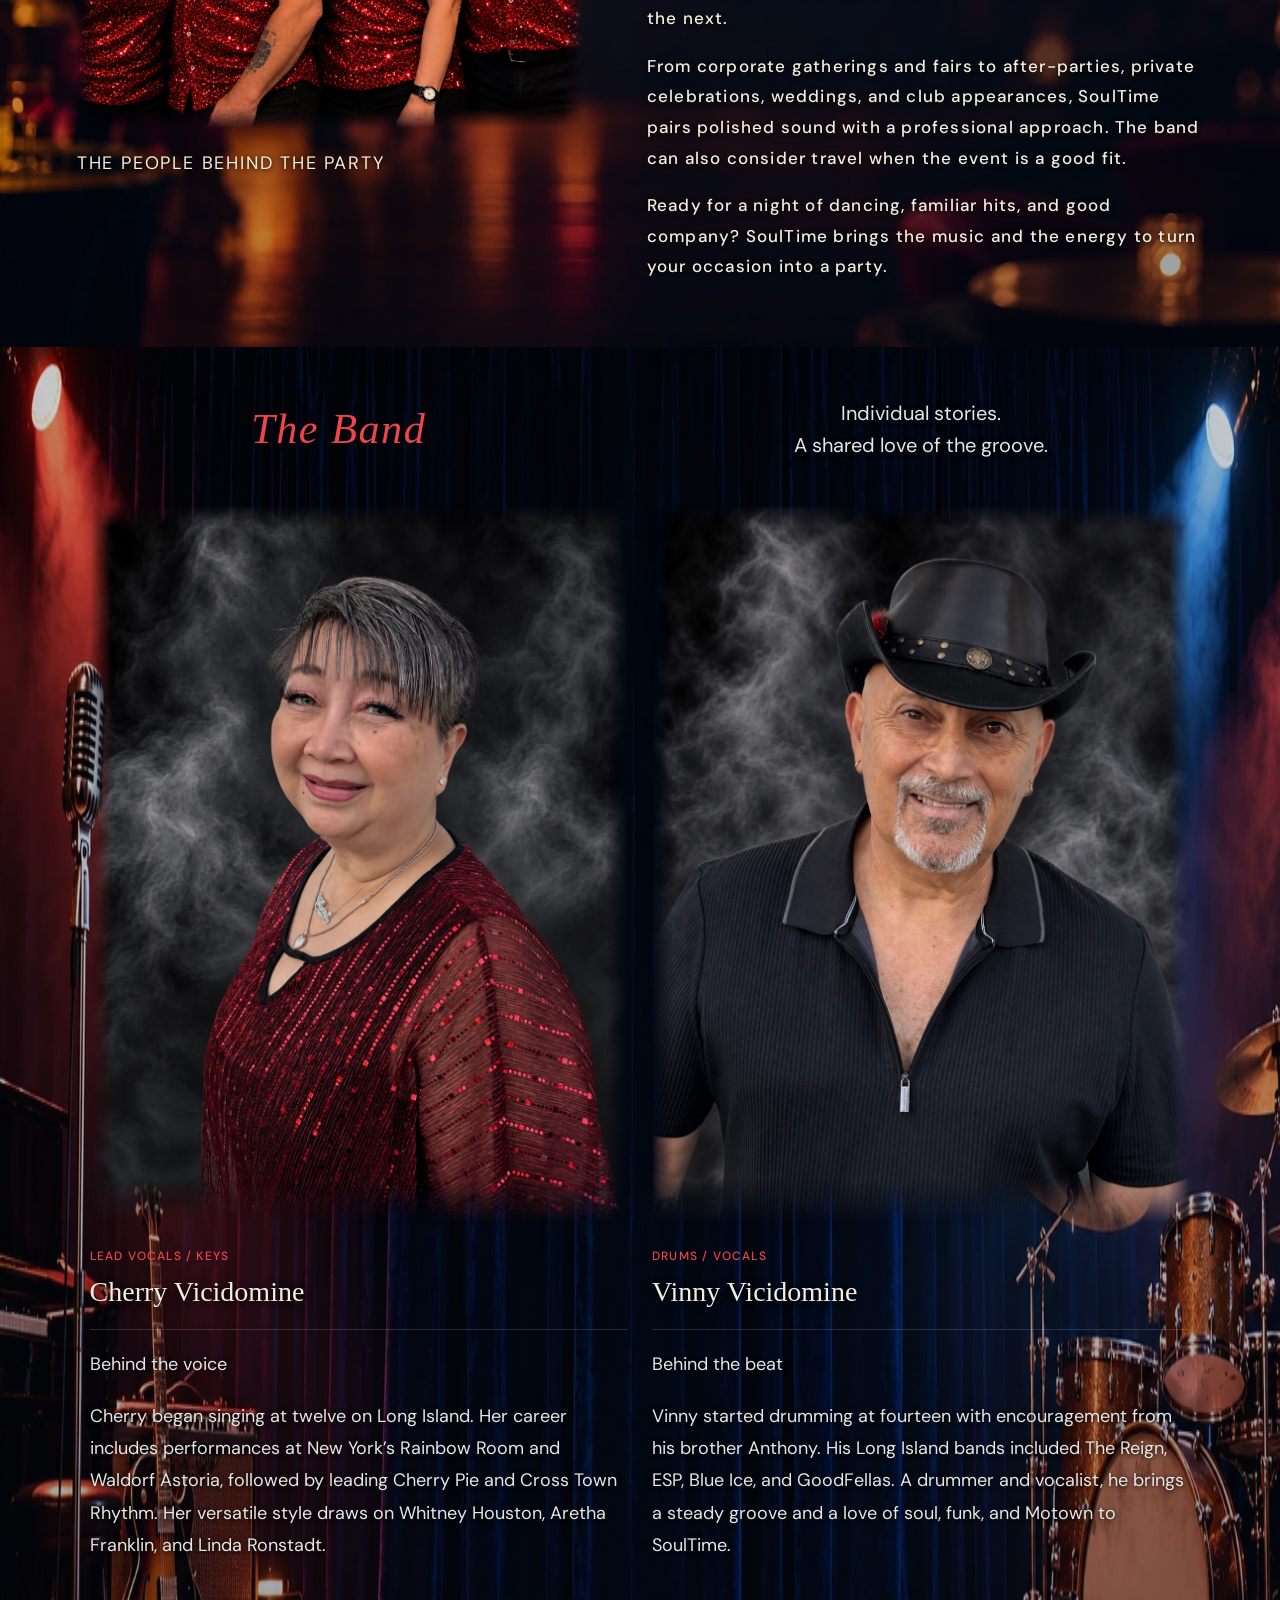
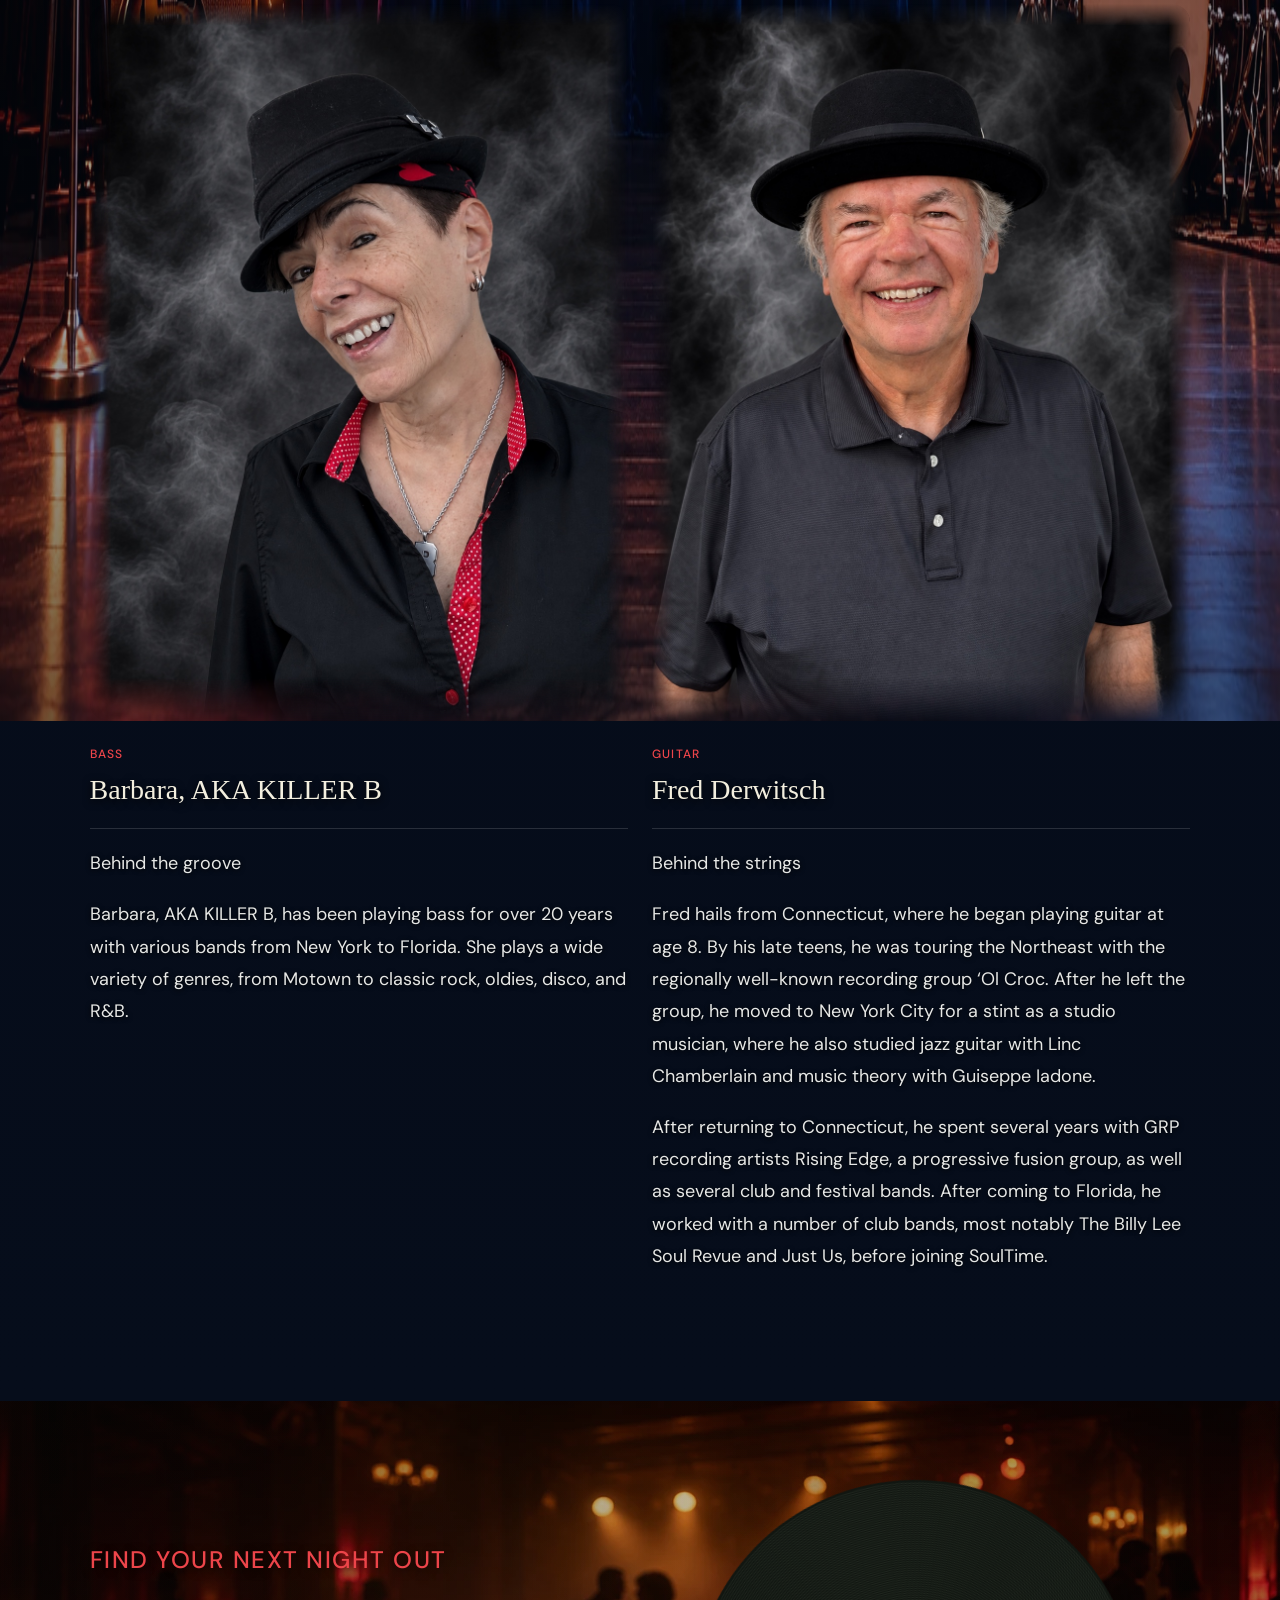
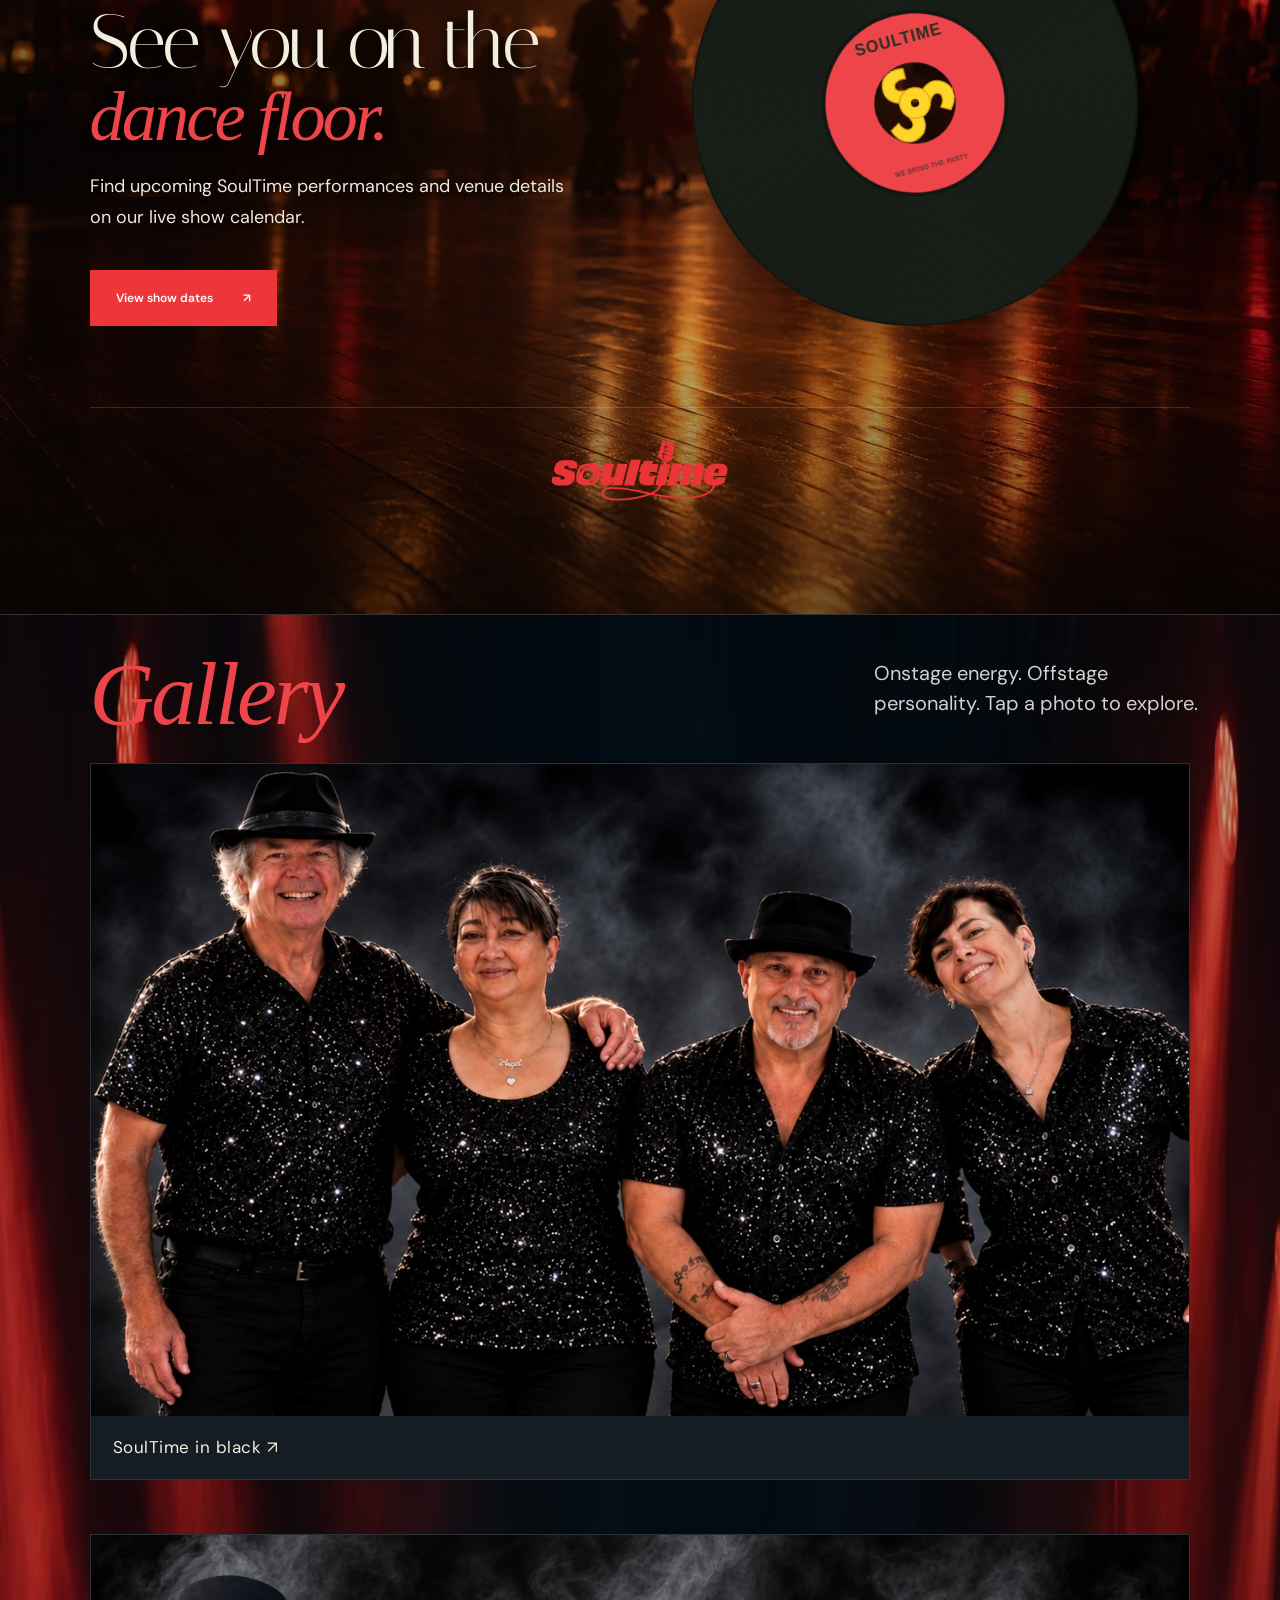
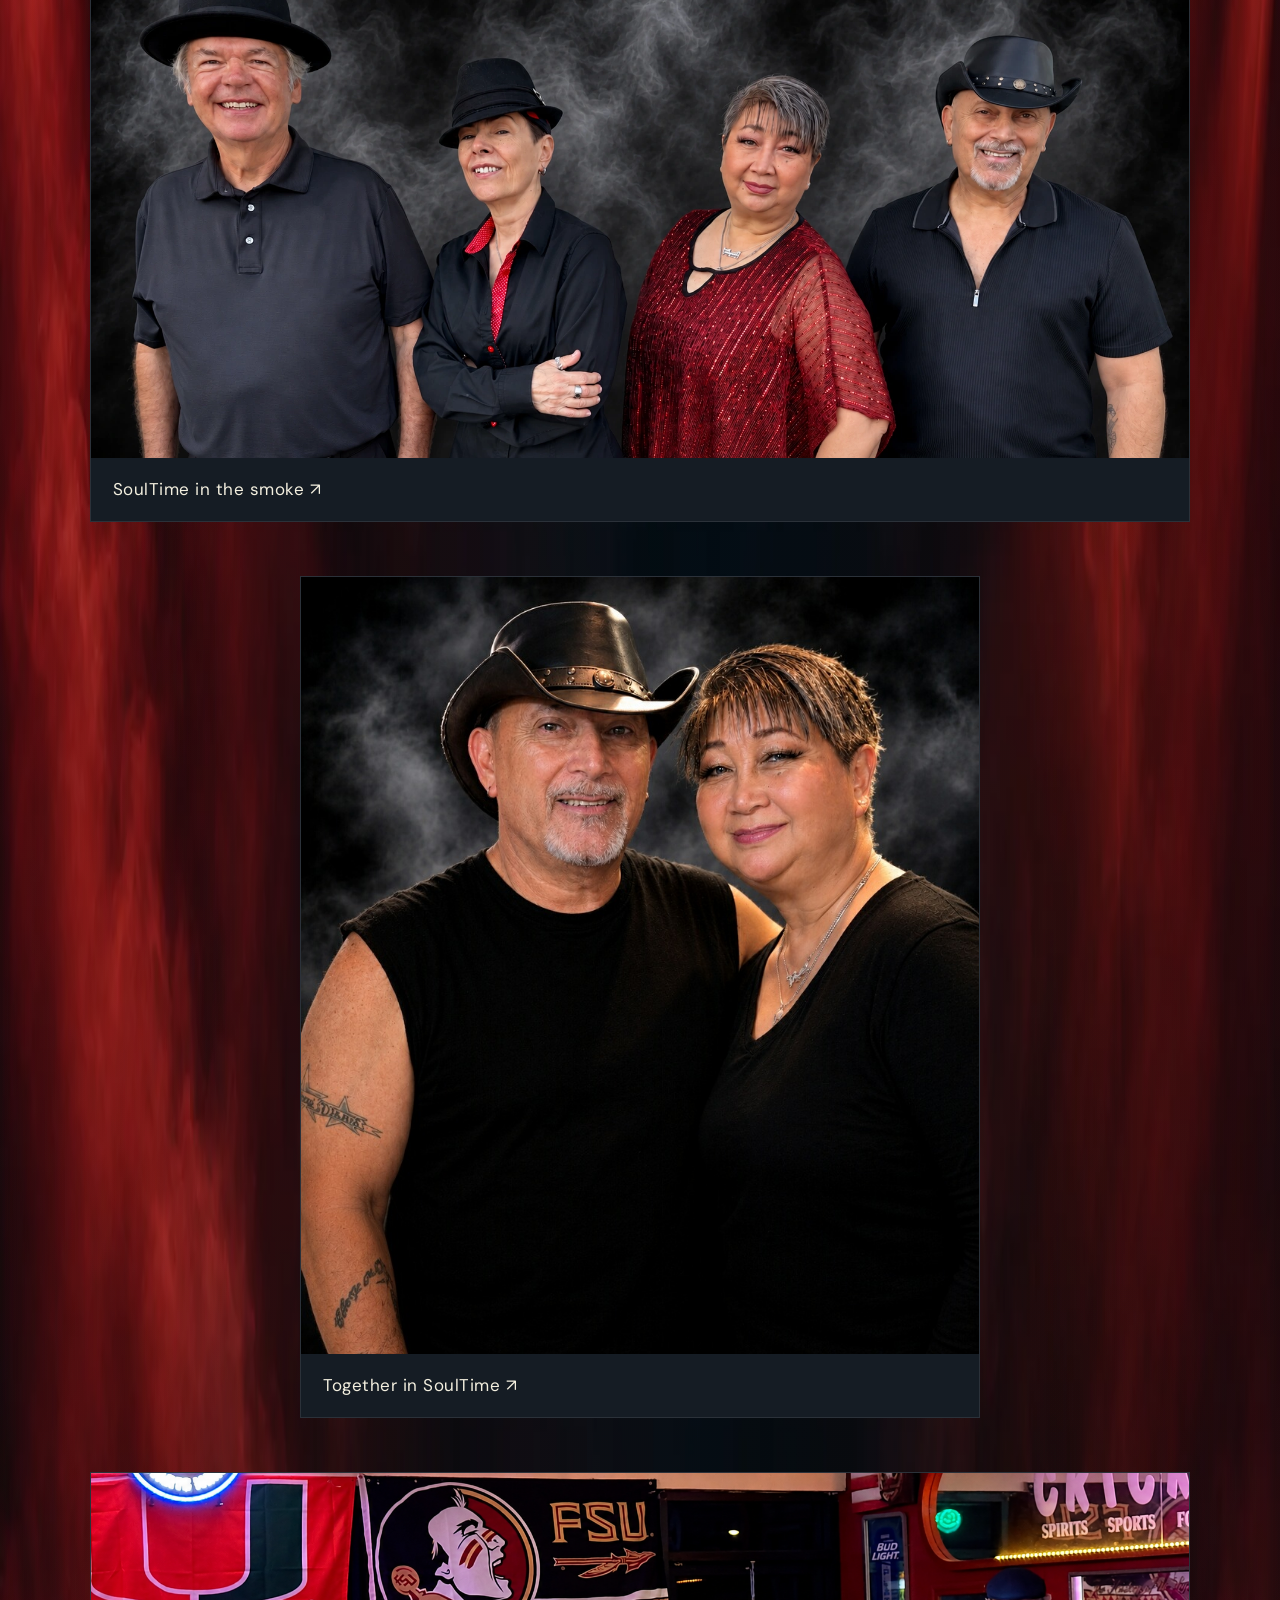
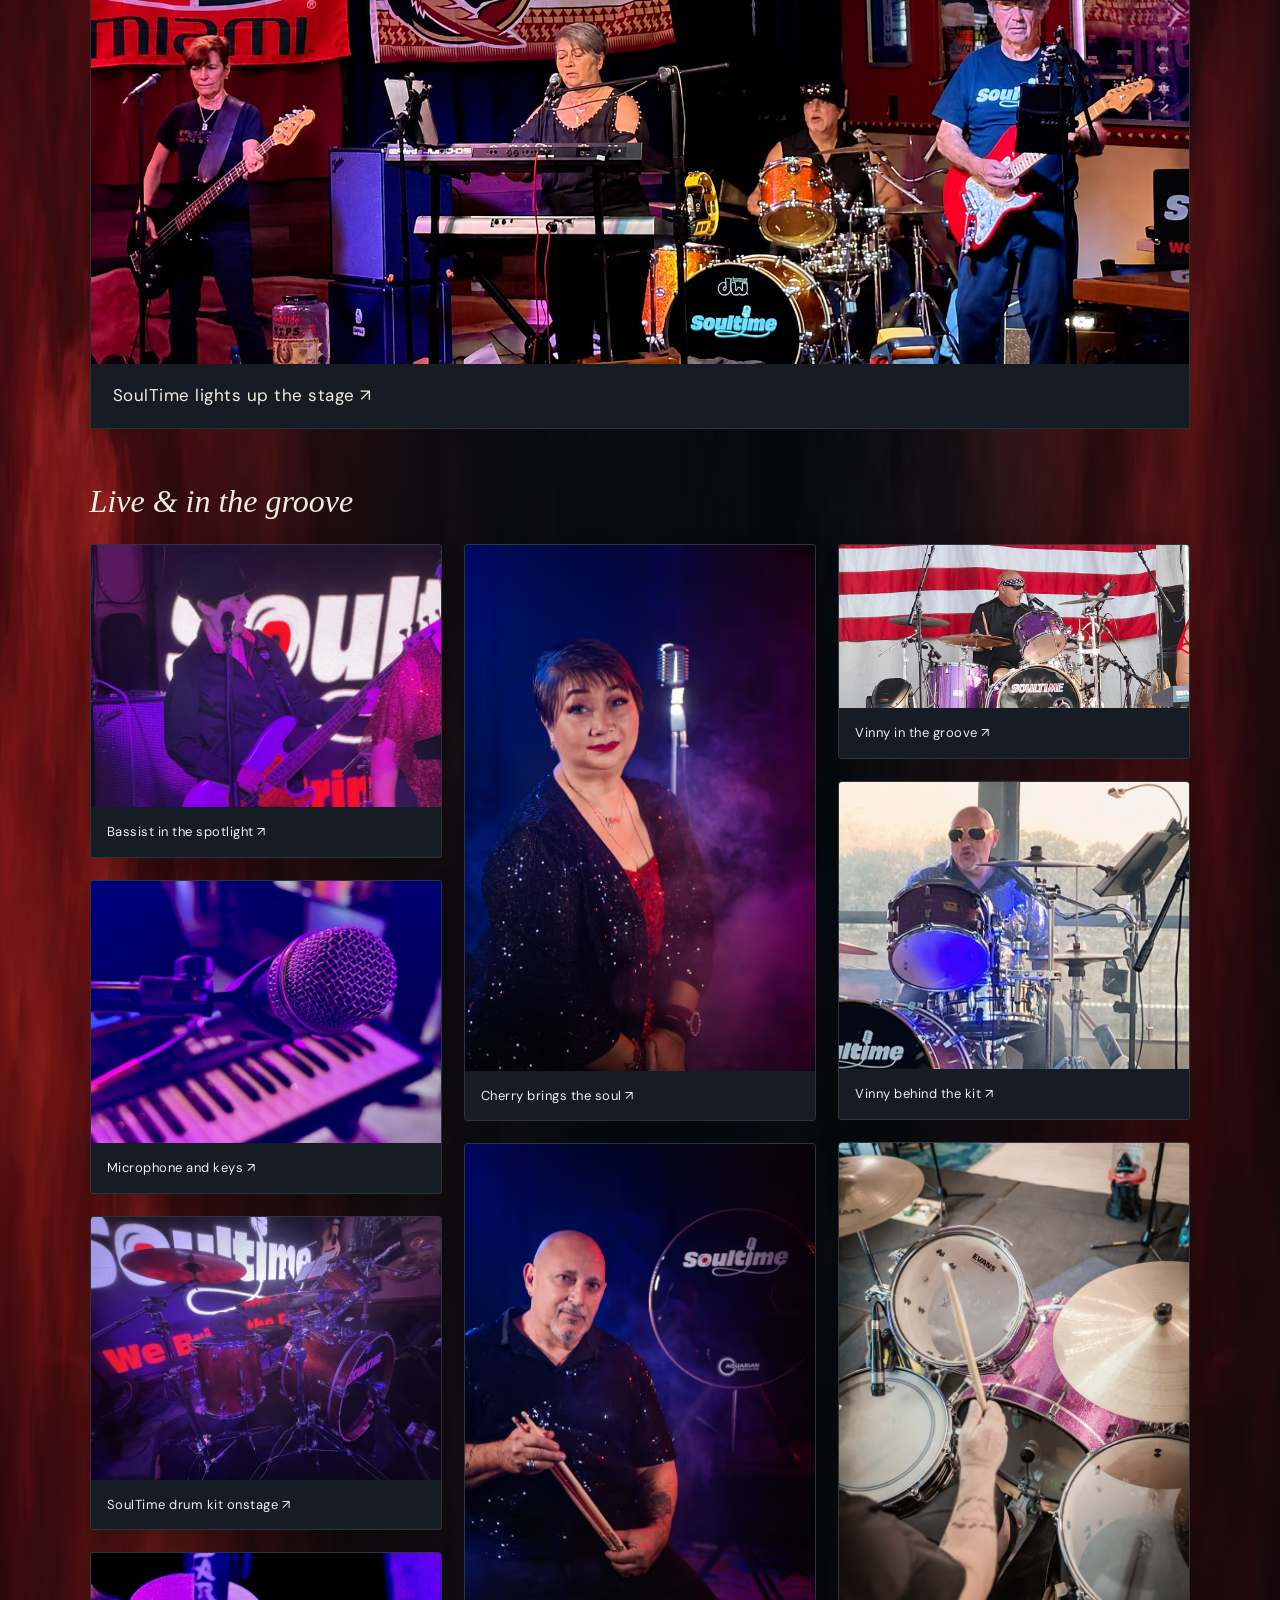
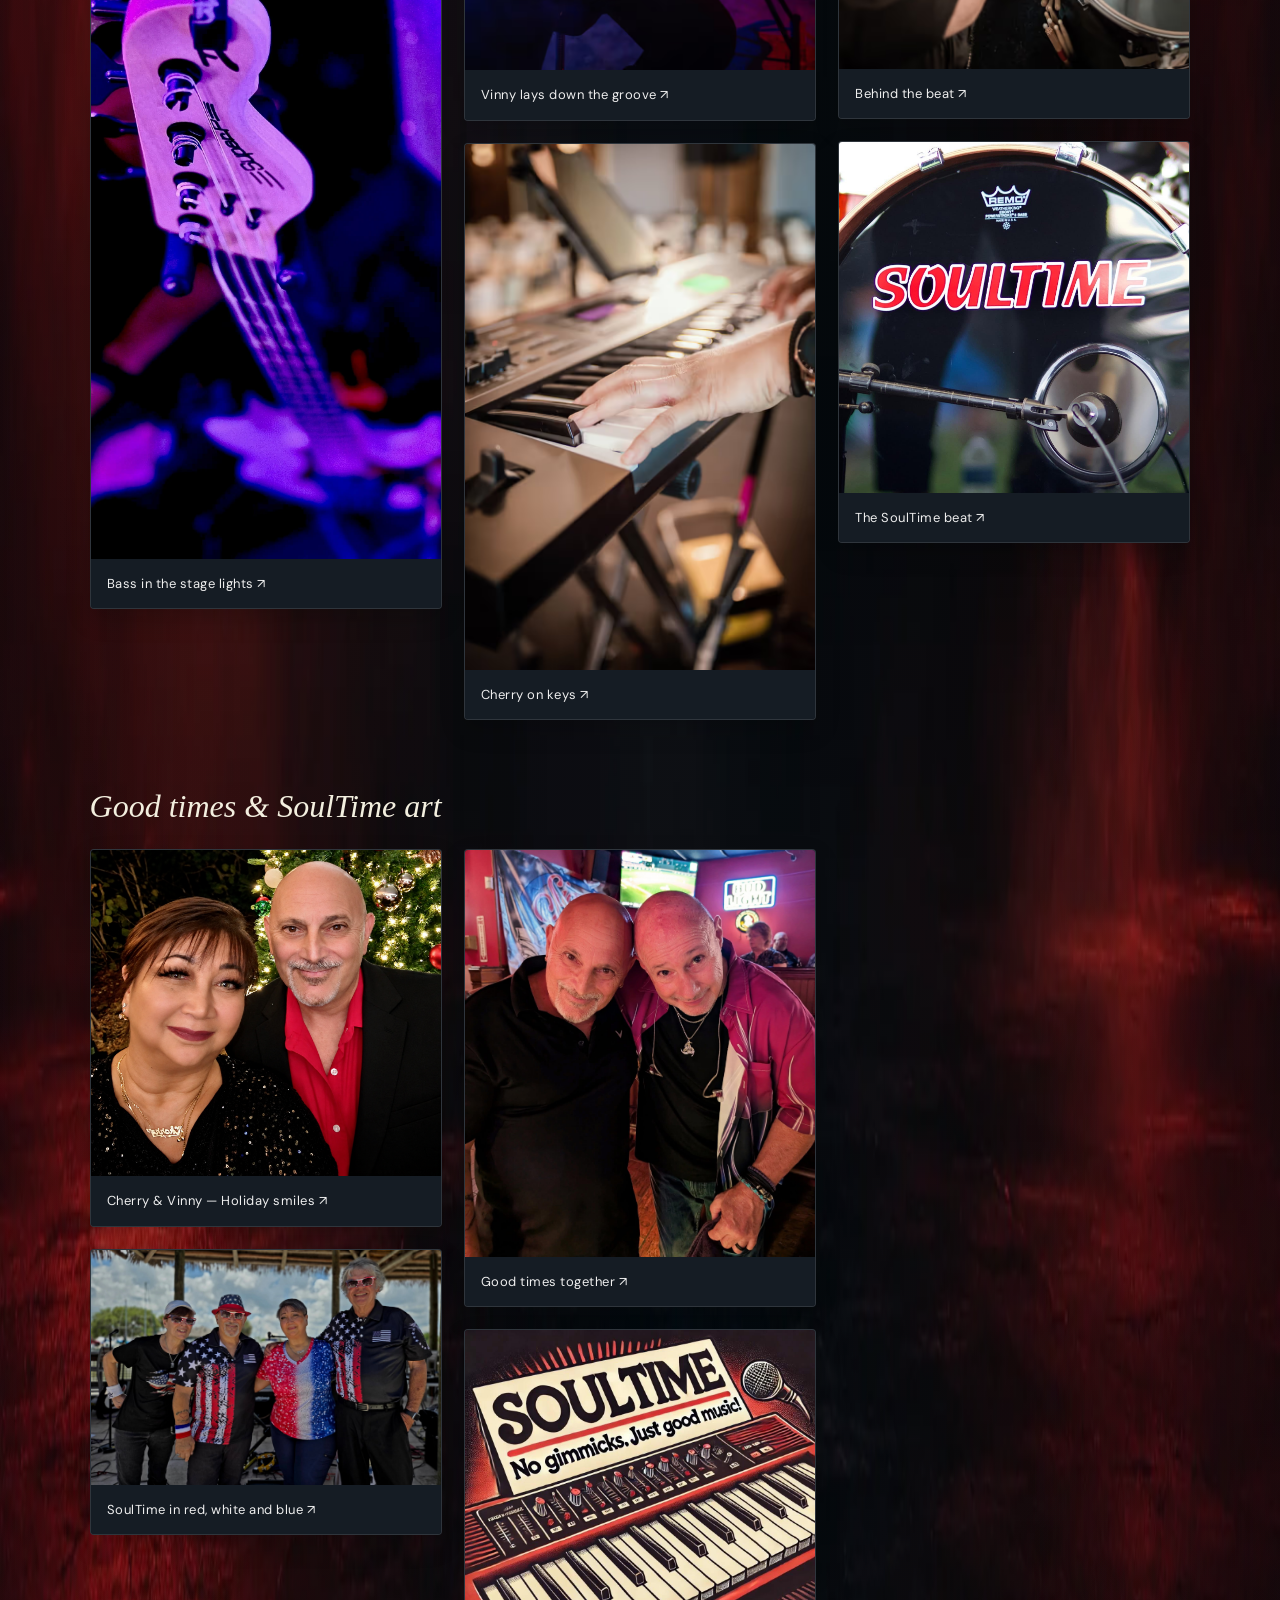
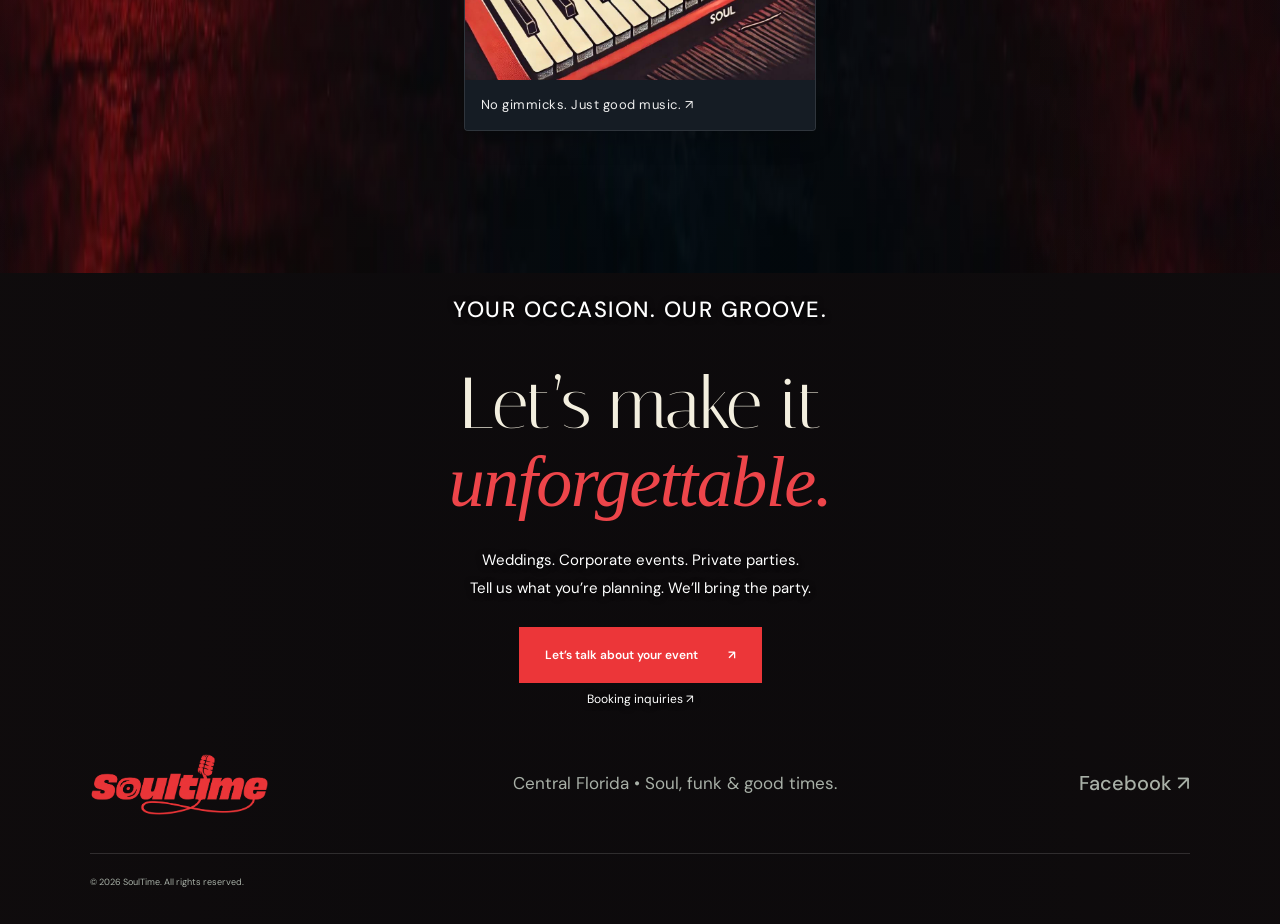
==== commit e90de350: "Publish latest SoulTime design and phone updates; retain existing videos" ====
--- a/index.html
+++ b/index.html
@@ -30,9 +30,9 @@
  .home-page .hero .hero-description{position:relative;z-index:3;margin:0;padding:28px 6%;transform:none;text-align:center;font-size:18px;line-height:1.6}
  .home-page .hero .hero-bottom{position:relative;inset:auto;margin:0;padding:0 6% 20px;justify-content:center}
 }
-</style><link rel="stylesheet" href="phone.css?v=110"><link rel="stylesheet" href="home-responsive.css?v=253"><link rel="stylesheet" href="booking-background-v192.css"><link rel="stylesheet" href="shows-background-v200.css"><link rel="stylesheet" href="record-adapter-v201.css?v=snug-center-3"><style>#gallery .gallery-duo-portrait{max-width:680px;margin-left:auto;margin-right:auto}</style><link rel="stylesheet" href="band-portraits-20261024.css"></head>
+</style><link rel="stylesheet" href="phone.css?v=110"><link rel="stylesheet" href="home-responsive.css?v=264-soft-party"><link rel="stylesheet" href="booking-background-v192.css"><link rel="stylesheet" href="shows-background-v200.css"><link rel="stylesheet" href="record-adapter-v201.css?v=snug-center-3"><style>#gallery .gallery-duo-portrait{max-width:680px;margin-left:auto;margin-right:auto}</style><link rel="stylesheet" href="band-portraits-20261024.css"><link rel="stylesheet" href="header-navigation.css?v=1"></head>
 <body class="home-page"><a class="skip" href="#main">Skip to content</a><header><a class="wordmark" href="#home" aria-label="SoulTime home — replay opening video"><img class="header-logo" src="assets/soultime-logo-red.png" alt="SoulTime"><small>CENTRAL FLORIDA • LIVE MUSIC</small></a><button class="menu-toggle" aria-label="Open navigation" aria-expanded="false">Menu <span>☰</span></button><nav aria-label="Main navigation"><a href="#members">The band</a><a href="videos.html">Videos</a><a href="#shows">Shows</a><a href="#gallery">Gallery</a><a class="nav-book" href="booking.html">Book SoulTime <span>↗</span></a></nav></header>
-<main id="main"><section class="hero" id="home"><video autoplay muted playsinline webkit-playsinline preload="auto" class="hero-film" src="assets/home-opening-vocal-dissolve-v214.mp4" poster="assets/opening-poster-smooth-v198.jpg" aria-label="SoulTime performing live"></video><picture><source media="(min-width:1001px) and (hover:hover) and (pointer:fine)" srcset="assets/soultime-home-ending.webp"><img class="hero-film hero-still" src="assets/soultime-home-ending.webp" alt="Fred, Barbara, Cherry and Vinny together against a smoky backdrop" style="object-fit:contain;object-position:center;filter:none;background:#080a0b;-webkit-mask-image:linear-gradient(to right,transparent,#000 6%,#000 94%,transparent),linear-gradient(to bottom,transparent,#000 4%,#000 96%,transparent);-webkit-mask-composite:source-in;mask-image:linear-gradient(to right,transparent,#000 6%,#000 94%,transparent),linear-gradient(to bottom,transparent,#000 4%,#000 96%,transparent);mask-composite:intersect"></picture><div class="hero-shade"></div><div class="hero-copy"><div class="hero-headline"><h1><span class="opening-script">Good music.<br>Great nights.<br></span><img class="hero-logo" src="assets/soultime-logo-red.png" alt="SoulTime"></h1></div><p class="hero-description">The songs you love. The groove you feel.<br>Central Florida’s feel-good dance band.</p></div><div class="hero-bottom"><span>FOUR MUSICIANS. ONE UNMISTAKABLE GROOVE.</span></div></section>
+<main id="main"><section class="hero" id="home"><video autoplay muted playsinline webkit-playsinline preload="auto" class="hero-film" src="assets/home-opening-vocal-dissolve-v214.mp4" poster="assets/opening-poster-smooth-v198.jpg" aria-label="SoulTime performing live"></video><picture><source media="(min-width:1001px) and (hover:hover) and (pointer:fine)" srcset="assets/soultime-home-ending-enhanced.webp"><img class="hero-film hero-still" src="assets/soultime-home-ending-enhanced.webp" alt="Fred, Barbara, Cherry and Vinny together against a smoky backdrop" style="object-fit:contain;object-position:center;filter:none;background:#080a0b;-webkit-mask-image:linear-gradient(to right,transparent,#000 6%,#000 94%,transparent),linear-gradient(to bottom,transparent,#000 4%,#000 96%,transparent);-webkit-mask-composite:source-in;mask-image:linear-gradient(to right,transparent,#000 6%,#000 94%,transparent),linear-gradient(to bottom,transparent,#000 4%,#000 96%,transparent);mask-composite:intersect"></picture><div class="hero-shade"></div><div class="hero-copy"><div class="hero-headline"><h1><span class="opening-script">Good music.<br>Great nights.<br></span><img class="hero-logo" src="assets/soultime-logo-red.png" alt="SoulTime"></h1></div><p class="hero-description">The songs you love. The groove you feel.<br>Central Florida’s feel-good dance band.</p></div><div class="hero-bottom"><span>FOUR MUSICIANS. ONE UNMISTAKABLE GROOVE.</span></div></section>
 <div class="genre-strip"><span>SOUL</span><i>✦</i><span>FUNK</span><i>✦</i><span>DISCO</span><i>✦</i><span>MOTOWN</span><i>✦</i><span>FEEL-GOOD HITS</span></div>
 <section class="section about" id="about"><div class="about-image"><img src="assets/soultime-red-glitter-v266.webp" alt="The four SoulTime band members in sparkling red outfits against a smoky backdrop" loading="lazy"><span class="image-note">THE PEOPLE BEHIND THE PARTY</span></div><div class="about-copy"><p class="eyebrow meet-soultime">Meet SoulTime</p><h2>A little vintage.<br>A lot of <em>soul.</em></h2><p>SoulTime brings together four experienced musicians for an energetic dance-band experience. Led by a female vocalist, with every member contributing vocals, the group has entertained Central Florida audiences for about a decade.</p><p>Their repertoire celebrates familiar favorites, from soul, funk, disco, and Motown to newer hits, with a special affection for vintage sounds. Recognizable songs and a strong dance groove keep the energy moving from one crowd favorite to the next.</p><p>From corporate gatherings and fairs to after-parties, private celebrations, weddings, and club appearances, SoulTime pairs polished sound with a professional approach. The band can also consider travel when the event is a good fit.</p><p>Ready for a night of dancing, familiar hits, and good company? SoulTime brings the music and the energy to turn your occasion into a party.</p></div></section>
 <section class="section members" id="members"><div class="section-heading"><div><h2 class="eyebrow band-heading">The <em>Band</em></h2></div><p class="members-intro">Individual stories.<br>A shared love of the groove.</p></div><div class="member-grid">
@@ -43,7 +43,7 @@
 <article><img src="assets/member-hat-smoke-20261024.jpeg" alt="Barbara, AKA Killer B, SoulTime bass player" width="1086" height="1448" loading="lazy"><p class="eyebrow">Bass</p><h3>Barbara, AKA KILLER B</h3><div class="member-bio"><h4 class="bio-label">Behind the groove</h4><p>Barbara, AKA KILLER B, has been playing bass for over 20 years with various bands from New York to Florida. She plays a wide variety of genres, from Motown to classic rock, oldies, disco, and R&amp;B.</p></div></article>
 <article><img src="assets/member-portrait-smoke-20261024.jpeg" alt="Fred Derwitsch, SoulTime guitarist" width="1086" height="1448" loading="lazy"><p class="eyebrow">Guitar</p><h3>Fred Derwitsch</h3><div class="member-bio"><h4 class="bio-label">Behind the strings</h4><p>Fred hails from Connecticut, where he began playing guitar at age 8. By his late teens, he was touring the Northeast with the regionally well-known recording group ‘Ol Croc. After he left the group, he moved to New York City for a stint as a studio musician, where he also studied jazz guitar with Linc Chamberlain and music theory with Guiseppe Iadone.</p><p>After returning to Connecticut, he spent several years with GRP recording artists Rising Edge, a progressive fusion group, as well as several club and festival bands. After coming to Florida, he worked with a number of club bands, most notably The Billy Lee Soul Revue and Just Us, before joining SoulTime.</p></div></article></div></section>
 <section class="shows section" id="shows"><div><p class="eyebrow shows-intro">Find your next night out</p><h2><span class="shows-white-heading">See you on the</span><br><em>dance floor.</em></h2><p>Find upcoming SoulTime performances and venue details<br class="desktop"> on our live show calendar.</p><a class="button gold" target="_blank" rel="noopener" href="https://www.spacecoastlive.com/bands/details/00000ef1-0000-0000-0000-000000000000">View show dates <span>↗</span></a></div><div class="record-art" aria-hidden="true"><div class="record record-precision"><svg class="precision-vinyl" xmlns="http://www.w3.org/2000/svg" viewBox="0 0 1000 1000" aria-hidden="true"><defs><clipPath id="adapter-seat"><circle cx="500" cy="500" r="90"/></clipPath><mask id="spindle"><rect width="1000" height="1000" fill="white"/><circle cx="500" cy="500" r="9" fill="black"/></mask><path id="insert-arm" d="M43 47 C29 47 20 39 21 28 C22 15 33 9 47 12 L47 23 C39 21 33 25 34 30 C35 35 42 35 50 35 C60 35 66 40 66 49 L55 52 C55 47 49 47 43 47Z"/></defs><path fill="#111611" fill-rule="evenodd" d="M500 2a498 498 0 1 0 0 996a498 498 0 1 0 0-996ZM500 410a90 90 0 1 0 0 180a90 90 0 1 0 0-180Z"/><circle cx="500" cy="500" r="211" fill="none" stroke="#293027" stroke-width="1.5"/><circle cx="500" cy="500" r="216" fill="none" stroke="#293027" stroke-width="1.5"/><circle cx="500" cy="500" r="221" fill="none" stroke="#293027" stroke-width="1.5"/><circle cx="500" cy="500" r="226" fill="none" stroke="#293027" stroke-width="1.5"/><circle cx="500" cy="500" r="231" fill="none" stroke="#293027" stroke-width="1.5"/><circle cx="500" cy="500" r="236" fill="none" stroke="#293027" stroke-width="1.5"/><circle cx="500" cy="500" r="241" fill="none" stroke="#293027" stroke-width="1.5"/><circle cx="500" cy="500" r="246" fill="none" stroke="#293027" stroke-width="1.5"/><circle cx="500" cy="500" r="251" fill="none" stroke="#293027" stroke-width="1.5"/><circle cx="500" cy="500" r="256" fill="none" stroke="#293027" stroke-width="1.5"/><circle cx="500" cy="500" r="261" fill="none" stroke="#293027" stroke-width="1.5"/><circle cx="500" cy="500" r="266" fill="none" stroke="#293027" stroke-width="1.5"/><circle cx="500" cy="500" r="271" fill="none" stroke="#293027" stroke-width="1.5"/><circle cx="500" cy="500" r="276" fill="none" stroke="#293027" stroke-width="1.5"/><circle cx="500" cy="500" r="281" fill="none" stroke="#293027" stroke-width="1.5"/><circle cx="500" cy="500" r="286" fill="none" stroke="#293027" stroke-width="1.5"/><circle cx="500" cy="500" r="291" fill="none" stroke="#293027" stroke-width="1.5"/><circle cx="500" cy="500" r="296" fill="none" stroke="#293027" stroke-width="1.5"/><circle cx="500" cy="500" r="301" fill="none" stroke="#293027" stroke-width="1.5"/><circle cx="500" cy="500" r="306" fill="none" stroke="#293027" stroke-width="1.5"/><circle cx="500" cy="500" r="311" fill="none" stroke="#293027" stroke-width="1.5"/><circle cx="500" cy="500" r="316" fill="none" stroke="#293027" stroke-width="1.5"/><circle cx="500" cy="500" r="321" fill="none" stroke="#293027" stroke-width="1.5"/><circle cx="500" cy="500" r="326" fill="none" stroke="#293027" stroke-width="1.5"/><circle cx="500" cy="500" r="331" fill="none" stroke="#293027" stroke-width="1.5"/><circle cx="500" cy="500" r="336" fill="none" stroke="#293027" stroke-width="1.5"/><circle cx="500" cy="500" r="341" fill="none" stroke="#293027" stroke-width="1.5"/><circle cx="500" cy="500" r="346" fill="none" stroke="#293027" stroke-width="1.5"/><circle cx="500" cy="500" r="351" fill="none" stroke="#293027" stroke-width="1.5"/><circle cx="500" cy="500" r="356" fill="none" stroke="#293027" stroke-width="1.5"/><circle cx="500" cy="500" r="361" fill="none" stroke="#293027" stroke-width="1.5"/><circle cx="500" cy="500" r="366" fill="none" stroke="#293027" stroke-width="1.5"/><circle cx="500" cy="500" r="371" fill="none" stroke="#293027" stroke-width="1.5"/><circle cx="500" cy="500" r="376" fill="none" stroke="#293027" stroke-width="1.5"/><circle cx="500" cy="500" r="381" fill="none" stroke="#293027" stroke-width="1.5"/><circle cx="500" cy="500" r="386" fill="none" stroke="#293027" stroke-width="1.5"/><circle cx="500" cy="500" r="391" fill="none" stroke="#293027" stroke-width="1.5"/><circle cx="500" cy="500" r="396" fill="none" stroke="#293027" stroke-width="1.5"/><circle cx="500" cy="500" r="401" fill="none" stroke="#293027" stroke-width="1.5"/><circle cx="500" cy="500" r="406" fill="none" stroke="#293027" stroke-width="1.5"/><circle cx="500" cy="500" r="411" fill="none" stroke="#293027" stroke-width="1.5"/><circle cx="500" cy="500" r="416" fill="none" stroke="#293027" stroke-width="1.5"/><circle cx="500" cy="500" r="421" fill="none" stroke="#293027" stroke-width="1.5"/><circle cx="500" cy="500" r="426" fill="none" stroke="#293027" stroke-width="1.5"/><circle cx="500" cy="500" r="431" fill="none" stroke="#293027" stroke-width="1.5"/><circle cx="500" cy="500" r="436" fill="none" stroke="#293027" stroke-width="1.5"/><circle cx="500" cy="500" r="441" fill="none" stroke="#293027" stroke-width="1.5"/><circle cx="500" cy="500" r="446" fill="none" stroke="#293027" stroke-width="1.5"/><circle cx="500" cy="500" r="451" fill="none" stroke="#293027" stroke-width="1.5"/><circle cx="500" cy="500" r="456" fill="none" stroke="#293027" stroke-width="1.5"/><circle cx="500" cy="500" r="461" fill="none" stroke="#293027" stroke-width="1.5"/><circle cx="500" cy="500" r="466" fill="none" stroke="#293027" stroke-width="1.5"/><circle cx="500" cy="500" r="471" fill="none" stroke="#293027" stroke-width="1.5"/><circle cx="500" cy="500" r="476" fill="none" stroke="#293027" stroke-width="1.5"/><circle cx="500" cy="500" r="481" fill="none" stroke="#293027" stroke-width="1.5"/><circle cx="500" cy="500" r="486" fill="none" stroke="#293027" stroke-width="1.5"/><circle cx="500" cy="500" r="491" fill="none" stroke="#293027" stroke-width="1.5"/><path fill="#ed454a" fill-rule="evenodd" d="M500 300a200 200 0 1 0 0 400a200 200 0 1 0 0-400ZM500 410a90 90 0 1 0 0 180a90 90 0 1 0 0-180Z"/><circle cx="500" cy="500" r="90" fill="none" stroke="#0b100c" stroke-width="2"/><g clip-path="url(#adapter-seat)" mask="url(#spindle)"><g transform="translate(500 500) scale(2.14) translate(-50 -50)" fill="#ffd52a" stroke="#e0a512" stroke-width="1.2" stroke-linejoin="round"><use href="#insert-arm"/><use href="#insert-arm" transform="rotate(120 50 50)"/><use href="#insert-arm" transform="rotate(240 50 50)"/><circle cx="50" cy="50" r="16"/></g></g><text x="500" y="365" text-anchor="middle" fill="#283024" font-family="Arial,sans-serif" font-weight="700" font-size="36" letter-spacing="2">SOULTIME</text><text x="500" y="650" text-anchor="middle" fill="#283024" font-family="Arial,sans-serif" font-size="14" letter-spacing="1">WE BRING THE PARTY</text></svg></div></div><style>body.home-page #shows .record.record-precision{display:block;height:auto;aspect-ratio:1/1;padding:0;border:0;background:none;box-shadow:none;flex-shrink:0}body.home-page #shows .record.record-precision::before{content:none}body.home-page #shows .precision-vinyl{display:block;width:100%;height:auto;aspect-ratio:1/1;overflow:visible;filter:drop-shadow(0 20px 25px #0005)}</style><div class="shows-page-end"><a class="shows-home" href="#home" aria-label="Home — return to the top"><img class="shows-home-logo" src="assets/soultime-logo-red.png" alt="SoulTime — Home"></a></div></section>
-<section class="section gallery" id="gallery"><div class="section-heading"><div><h2 class="gallery-title">Gallery</h2></div><p class="gallery-intro">Onstage energy. Offstage personality. Tap a photo to explore.</p></div><div class="gallery-feature"><button aria-label="Enlarge photo: SoulTime in black" class="photo uploaded-gallery-photo" data-image="assets/soultime-black-shirt-group.jpeg" data-caption="SoulTime in black"><img src="assets/soultime-black-shirt-group.jpeg" alt="The four SoulTime musicians together in black shirts" loading="lazy"><span>SoulTime in black ↗</span></button></div><div class="gallery-feature"><button aria-label="Enlarge photo: SoulTime in the smoke" class="photo uploaded-gallery-photo" data-image="assets/soultime-group-smoke-v264.webp" data-caption="SoulTime in the smoke"><img src="assets/soultime-group-smoke-v264.webp" alt="The four SoulTime band members together against a dark smoky backdrop" loading="lazy" width="1819" height="865"><span>SoulTime in the smoke ↗</span></button></div><div class="gallery-feature gallery-duo-portrait"><button aria-label="Enlarge photo: Together in SoulTime" class="photo uploaded-gallery-photo" data-image="assets/soultime-duo-portrait.jpeg" data-caption="Together in SoulTime"><img src="assets/soultime-duo-portrait.jpeg" alt="A SoulTime duo portrait against a smoky dark backdrop" loading="lazy" width="894" height="1024"><span>Together in SoulTime ↗</span></button></div><div class="gallery-feature"><button aria-label="Enlarge photo: SoulTime lights up the stage" class="photo uploaded-gallery-photo" data-image="assets/soultime-gallery-1415-lighting-corrected.png" data-caption="SoulTime lights up the stage"><img src="assets/soultime-gallery-1415-lighting-corrected.png" alt="SoulTime performing together onstage" loading="lazy" width="1877" height="838"><span>SoulTime lights up the stage ↗</span></button></div><div class="gallery-group"><h3>Live &amp; in the groove</h3><div class="gallery-grid"><button aria-label="Enlarge photo: Microphone and keys" class="photo uploaded-gallery-photo" data-image="assets/soultime-microphone-keys.webp" data-caption="Microphone and keys"><img src="assets/soultime-microphone-keys.webp" alt="Close-up of a microphone above a keyboard under purple and blue stage lights" loading="lazy" width="1536" height="1152"><span>Microphone and keys ↗</span></button><button aria-label="Enlarge photo: SoulTime drum kit onstage" class="photo uploaded-gallery-photo" data-image="assets/soultime-drum-kit-stage.webp" data-caption="SoulTime drum kit onstage"><img src="assets/soultime-drum-kit-stage.webp" alt="SoulTime drum kit under purple stage lights with the band logo behind it" loading="lazy" width="1536" height="1152"><span>SoulTime drum kit onstage ↗</span></button><button aria-label="Enlarge photo: Bass in the stage lights" class="photo uploaded-gallery-photo" data-image="assets/bass-purple-stage.webp" data-caption="Bass in the stage lights"><img src="assets/bass-purple-stage.webp" alt="Close-up of a bass guitar under purple and blue stage lighting" loading="lazy" width="1109" height="1917"><span>Bass in the stage lights ↗</span></button><button aria-label="Enlarge photo: Cherry brings the soul" class="photo wide" data-image="assets/singer.avif" data-caption="Cherry brings the soul"><img src="assets/singer.avif" alt="Cherry singing live" loading="lazy" width="719" height="1080"><span>Cherry brings the soul ↗</span></button><button aria-label="Enlarge photo: Vinny lays down the groove" class="photo soul-gallery-photo" data-image="assets/gallery-vinny.avif" data-caption="Vinny lays down the groove"><img src="assets/gallery-vinny.avif" alt="Vinny Vicidomine with the SoulTime bass drum" loading="lazy" width="719" height="1080"><span>Vinny lays down the groove ↗</span></button><button aria-label="Enlarge photo: Cherry on keys" class="photo soul-gallery-photo" data-image="assets/gallery-keys.avif" data-caption="Cherry on keys"><img src="assets/gallery-keys.avif" alt="Cherry on keys" loading="lazy" width="719" height="1080"><span>Cherry on keys ↗</span></button><button aria-label="Enlarge photo: Vinny in the groove" class="photo uploaded-gallery-photo" data-image="assets/soultime-gallery-1404.jpeg" data-caption="Vinny in the groove"><img src="assets/soultime-gallery-1404.jpeg" alt="Vinny live on drums" loading="lazy" width="2048" height="956"><span>Vinny in the groove ↗</span></button><button aria-label="Enlarge photo: Vinny behind the kit" class="photo uploaded-gallery-photo" data-image="assets/soultime-gallery-1416.jpeg" data-caption="Vinny behind the kit"><img src="assets/soultime-gallery-1416.jpeg" alt="Vinny playing drums live" loading="lazy" width="1631" height="1340"><span>Vinny behind the kit ↗</span></button><button aria-label="Enlarge photo: Behind the beat" class="photo soul-gallery-photo" data-image="assets/drums.avif" data-caption="Behind the beat"><img src="assets/drums.avif" alt="Pink drum kit during a performance" loading="lazy" width="719" height="1080"><span>Behind the beat ↗</span></button><button aria-label="Enlarge photo: The SoulTime beat" class="photo uploaded-gallery-photo" data-image="assets/soultime-gallery-1414.jpeg" data-caption="The SoulTime beat"><img src="assets/soultime-gallery-1414.jpeg" alt="SoulTime logo on the bass drum" loading="lazy" width="1365" height="1365"><span>The SoulTime beat ↗</span></button></div></div><div class="gallery-group"><h3>Good times &amp; SoulTime art</h3><div class="gallery-grid"><button aria-label="Enlarge photo: Cherry and Vinny — Holiday smiles" class="photo uploaded-gallery-photo" data-image="assets/cherry-vinny-holiday-enhanced-v216.png" data-caption="Cherry &amp; Vinny — Holiday smiles"><img src="assets/cherry-vinny-holiday-enhanced-v216.png" alt="Cherry and Vinny together beside a decorated Christmas tree" loading="lazy" width="1300" height="1209"><span>Cherry &amp; Vinny — Holiday smiles ↗</span></button><button aria-label="Enlarge photo: SoulTime in red, white and blue" class="photo uploaded-gallery-photo" data-image="assets/soultime-red-white-blue-v204.jpeg" data-caption="SoulTime in red, white and blue"><img src="assets/soultime-red-white-blue-v204.jpeg" alt="Four SoulTime musicians together in red, white and blue outfits" loading="lazy" width="1600" height="1075"><span>SoulTime in red, white and blue ↗</span></button><button aria-label="Enlarge photo: Good times together" class="photo uploaded-gallery-photo" data-image="assets/soultime-gallery-1400.jpeg" data-caption="Good times together"><img src="assets/soultime-gallery-1400.jpeg" alt="Good times together" loading="lazy" width="1766" height="2048"><span>Good times together ↗</span></button><button aria-label="Enlarge photo: No gimmicks. Just good music." class="photo uploaded-gallery-photo" data-image="assets/soultime-gallery-1417.jpeg" data-caption="No gimmicks. Just good music."><img src="assets/soultime-gallery-1417.jpeg" alt="SoulTime keyboard and microphone illustration" loading="lazy" width="1024" height="1024"><span>No gimmicks. Just good music. ↗</span></button></div></div></section>
+<section class="section gallery" id="gallery"><div class="section-heading"><div><h2 class="gallery-title">Gallery</h2></div><p class="gallery-intro">Onstage energy. Offstage personality. Tap a photo to explore.</p></div><div class="gallery-feature"><button aria-label="Enlarge photo: SoulTime in black" class="photo uploaded-gallery-photo" data-image="assets/soultime-black-shirt-group.jpeg" data-caption="SoulTime in black"><img src="assets/soultime-black-shirt-group.jpeg" alt="The four SoulTime musicians together in black shirts" loading="lazy"><span>SoulTime in black ↗</span></button></div><div class="gallery-feature"><button aria-label="Enlarge photo: SoulTime in the smoke" class="photo uploaded-gallery-photo" data-image="assets/soultime-group-smoke-v264.webp" data-caption="SoulTime in the smoke"><img src="assets/soultime-group-smoke-v264.webp" alt="The four SoulTime band members together against a dark smoky backdrop" loading="lazy" width="1819" height="865"><span>SoulTime in the smoke ↗</span></button></div><div class="gallery-feature gallery-duo-portrait"><button aria-label="Enlarge photo: Together in SoulTime" class="photo uploaded-gallery-photo" data-image="assets/soultime-duo-portrait.jpeg" data-caption="Together in SoulTime"><img src="assets/soultime-duo-portrait.jpeg" alt="A SoulTime duo portrait against a smoky dark backdrop" loading="lazy" width="894" height="1024"><span>Together in SoulTime ↗</span></button></div><div class="gallery-feature"><button aria-label="Enlarge photo: SoulTime lights up the stage" class="photo uploaded-gallery-photo" data-image="assets/soultime-gallery-1415-lighting-corrected.png" data-caption="SoulTime lights up the stage"><img src="assets/soultime-gallery-1415-lighting-corrected.png" alt="SoulTime performing together onstage" loading="lazy" width="1877" height="838"><span>SoulTime lights up the stage ↗</span></button></div><div class="gallery-group"><h3>Live &amp; in the groove</h3><div class="gallery-grid"><button aria-label="Enlarge photo: Bassist in the spotlight" class="photo uploaded-gallery-photo" data-image="assets/soultime-bassist-purple-stage.webp" data-caption="Bassist in the spotlight"><img src="assets/soultime-bassist-purple-stage.webp" alt="SoulTime bassist performing under purple stage lights in front of the band logo" loading="lazy" width="1536" height="1152"><span>Bassist in the spotlight ↗</span></button><button aria-label="Enlarge photo: Microphone and keys" class="photo uploaded-gallery-photo" data-image="assets/soultime-microphone-keys.webp" data-caption="Microphone and keys"><img src="assets/soultime-microphone-keys.webp" alt="Close-up of a microphone above a keyboard under purple and blue stage lights" loading="lazy" width="1536" height="1152"><span>Microphone and keys ↗</span></button><button aria-label="Enlarge photo: SoulTime drum kit onstage" class="photo uploaded-gallery-photo" data-image="assets/soultime-drum-kit-stage.webp" data-caption="SoulTime drum kit onstage"><img src="assets/soultime-drum-kit-stage.webp" alt="SoulTime drum kit under purple stage lights with the band logo behind it" loading="lazy" width="1536" height="1152"><span>SoulTime drum kit onstage ↗</span></button><button aria-label="Enlarge photo: Bass in the stage lights" class="photo uploaded-gallery-photo" data-image="assets/bass-purple-stage.webp" data-caption="Bass in the stage lights"><img src="assets/bass-purple-stage.webp" alt="Close-up of a bass guitar under purple and blue stage lighting" loading="lazy" width="1109" height="1917"><span>Bass in the stage lights ↗</span></button><button aria-label="Enlarge photo: Cherry brings the soul" class="photo wide" data-image="assets/singer.avif" data-caption="Cherry brings the soul"><img src="assets/singer.avif" alt="Cherry singing live" loading="lazy" width="719" height="1080"><span>Cherry brings the soul ↗</span></button><button aria-label="Enlarge photo: Vinny lays down the groove" class="photo soul-gallery-photo" data-image="assets/gallery-vinny.avif" data-caption="Vinny lays down the groove"><img src="assets/gallery-vinny.avif" alt="Vinny Vicidomine with the SoulTime bass drum" loading="lazy" width="719" height="1080"><span>Vinny lays down the groove ↗</span></button><button aria-label="Enlarge photo: Cherry on keys" class="photo soul-gallery-photo" data-image="assets/gallery-keys.avif" data-caption="Cherry on keys"><img src="assets/gallery-keys.avif" alt="Cherry on keys" loading="lazy" width="719" height="1080"><span>Cherry on keys ↗</span></button><button aria-label="Enlarge photo: Vinny in the groove" class="photo uploaded-gallery-photo" data-image="assets/soultime-gallery-1404.jpeg" data-caption="Vinny in the groove"><img src="assets/soultime-gallery-1404.jpeg" alt="Vinny live on drums" loading="lazy" width="2048" height="956"><span>Vinny in the groove ↗</span></button><button aria-label="Enlarge photo: Vinny behind the kit" class="photo uploaded-gallery-photo" data-image="assets/soultime-gallery-1416.jpeg" data-caption="Vinny behind the kit"><img src="assets/soultime-gallery-1416.jpeg" alt="Vinny playing drums live" loading="lazy" width="1631" height="1340"><span>Vinny behind the kit ↗</span></button><button aria-label="Enlarge photo: Behind the beat" class="photo soul-gallery-photo" data-image="assets/drums.avif" data-caption="Behind the beat"><img src="assets/drums.avif" alt="Pink drum kit during a performance" loading="lazy" width="719" height="1080"><span>Behind the beat ↗</span></button><button aria-label="Enlarge photo: The SoulTime beat" class="photo uploaded-gallery-photo" data-image="assets/soultime-gallery-1414.jpeg" data-caption="The SoulTime beat"><img src="assets/soultime-gallery-1414.jpeg" alt="SoulTime logo on the bass drum" loading="lazy" width="1365" height="1365"><span>The SoulTime beat ↗</span></button></div></div><div class="gallery-group"><h3>Good times &amp; SoulTime art</h3><div class="gallery-grid"><button aria-label="Enlarge photo: Cherry and Vinny — Holiday smiles" class="photo uploaded-gallery-photo" data-image="assets/cherry-vinny-holiday-enhanced-v216.png" data-caption="Cherry &amp; Vinny — Holiday smiles"><img src="assets/cherry-vinny-holiday-enhanced-v216.png" alt="Cherry and Vinny together beside a decorated Christmas tree" loading="lazy" width="1300" height="1209"><span>Cherry &amp; Vinny — Holiday smiles ↗</span></button><button aria-label="Enlarge photo: SoulTime in red, white and blue" class="photo uploaded-gallery-photo" data-image="assets/soultime-red-white-blue-v204.jpeg" data-caption="SoulTime in red, white and blue"><img src="assets/soultime-red-white-blue-v204.jpeg" alt="Four SoulTime musicians together in red, white and blue outfits" loading="lazy" width="1600" height="1075"><span>SoulTime in red, white and blue ↗</span></button><button aria-label="Enlarge photo: Good times together" class="photo uploaded-gallery-photo" data-image="assets/soultime-gallery-1400.jpeg" data-caption="Good times together"><img src="assets/soultime-gallery-1400.jpeg" alt="Good times together" loading="lazy" width="1766" height="2048"><span>Good times together ↗</span></button><button aria-label="Enlarge photo: No gimmicks. Just good music." class="photo uploaded-gallery-photo" data-image="assets/soultime-gallery-1417.jpeg" data-caption="No gimmicks. Just good music."><img src="assets/soultime-gallery-1417.jpeg" alt="SoulTime keyboard and microphone illustration" loading="lazy" width="1024" height="1024"><span>No gimmicks. Just good music. ↗</span></button></div></div></section>
 <div class="booking-scene"><picture class="booking-scene-image" aria-hidden="true"><source media="(max-width:680px)" srcset="assets/booking-evening-dance-floor-phone-v187.webp"><img src="assets/booking-evening-dance-floor-v187.webp" alt="" decoding="async"></picture><section class="booking section" id="booking"><p class="eyebrow">Your occasion. Our groove.</p><div class="booking-copy"><h2><span>Let’s make it<br><em>unforgettable.</em></span></h2><p>Weddings. Corporate events. Private parties.<br>Tell us what you’re planning. We’ll bring the party.</p></div><div class="booking-actions"><a class="button gold" href="booking.html#booking-form">Let’s talk about your event <span>↗</span></a></div><a class="email" href="booking.html#booking-form">Booking inquiries ↗</a></section>
 <footer><a class="wordmark" href="#home" aria-label="SoulTime home"><img class="footer-logo" src="assets/soultime-logo-red.png" alt="SoulTime"></a><span class="footer-tagline">Central Florida • Soul, funk & good times.</span><div><a href="https://www.facebook.com/SoultimeDanceBand/" target="_blank" rel="noopener">Facebook ↗</a></div><p>© <span id="year">2026</span> SoulTime. All rights reserved.</p></footer></div></main>
 <dialog id="media-dialog"><button class="dialog-close" aria-label="Close viewer">✕</button><div id="dialog-content"></div><p id="dialog-caption"></p></dialog><script src="opening-final.js?v=253"></script><script src="app.js?v=168"></script><script src="home-navigation.js?v=158"></script><script src="band-stage-sizing.js?v=167"></script><script src="opening-fit.js?v=253"></script></body></html>
--- a/home-responsive.css
+++ b/home-responsive.css
@@ -52,7 +52,7 @@
 body.home-page #about{
  grid-template-columns:minmax(0,1fr) minmax(0,1.1fr);gap:clamp(28px,5vw,76px);
  align-items:center;padding:64px 6% 48px;
- background-image:linear-gradient(90deg,rgba(4,10,22,.64),rgba(4,10,22,.78)),url('assets/meet-soultime-party-bright.webp');
+ background-image:linear-gradient(90deg,rgba(4,10,22,.25),rgba(4,10,22,.38)),url('assets/meet-soultime-party-soft.webp');
  background-position:center;background-size:cover;
 }
 body.home-page #about .about-image,body.home-page #about .about-copy{min-width:0}
@@ -158,7 +158,7 @@
 body.home-page .hero:has(.hero-still.is-visible) .opening-script{display:none}
 body.home-page .hero:has(.hero-still.is-visible) .hero-headline{
  inset:0 auto auto 0;width:100%;height:var(--opening-media-height);
- transform:none;padding:0 2% calc(var(--opening-media-height)*.035) 0;
+ transform:none;padding:0 2% calc(var(--opening-media-height)*.01) 0;
  align-items:flex-end;justify-content:flex-end;text-align:right;
 }
 body.home-page .hero:has(.hero-still.is-visible) .hero-headline h1{
@@ -223,10 +223,10 @@
  }
 }
 
-/* Bring the PC ending logo a little inward and upward. */
+/* Keep the PC ending logo inward, below Vinny’s hand. */
 @media(min-width:1001px) and (hover:hover) and (pointer:fine){
  body.home-page .hero:has(.hero-still.is-visible) .hero-headline{
-  padding-right:5%;padding-bottom:calc(var(--opening-media-height)*.09);
+  padding-right:5%;padding-bottom:calc(var(--opening-media-height)*.01);
  }
 }
 
@@ -311,3 +311,60 @@
 @media(min-width:1001px) and (hover:hover) and (pointer:fine){
  body.home-page .hero .opening-script{position:relative;top:8px;left:12px}
 }
+
+/* Restore softly faded stage drapes beside the complete opening band portrait. */
+body.home-page .hero > picture{
+ position:absolute;inset:0 0 auto;height:56.25vw;z-index:0;pointer-events:none;
+ background:linear-gradient(#03060dd6,#03060dd6),url('assets/continuous-curtain-v224.png') center/cover no-repeat;
+ opacity:0;transition:opacity .8s ease;
+}
+body.home-page .hero:has(.hero-still.is-visible) > picture{opacity:1}
+body.home-page .hero > picture .hero-still{
+ inset:0 auto auto 50%;width:auto;height:100%;max-width:100%;aspect-ratio:auto;
+ transform:translateX(-50%);object-fit:contain;object-position:center;
+ background:transparent!important;
+ -webkit-mask-image:linear-gradient(to right,transparent,#000 7%,#000 93%,transparent)!important;
+ mask-image:linear-gradient(to right,transparent,#000 7%,#000 93%,transparent)!important;
+}
+@media(min-width:1001px) and (hover:hover) and (pointer:fine){
+ body.home-page .hero > picture{height:var(--opening-media-height)}
+}
+
+/* Subtle side drapes also frame the opening motion, fading into the picture. */
+body.home-page .hero::after{
+ content:"";position:absolute;inset:0 0 auto;height:56.25vw;z-index:2;
+ pointer-events:none;opacity:1;transition:opacity .8s ease;
+ background:linear-gradient(#03060dd6,#03060dd6),url('assets/continuous-curtain-v224.png') center/cover no-repeat;
+ -webkit-mask-image:linear-gradient(to right,#000,transparent 15%,transparent 85%,#000);
+ mask-image:linear-gradient(to right,#000,transparent 15%,transparent 85%,#000);
+}
+body.home-page .hero:has(.hero-still.is-visible)::after{opacity:0}
+@media(min-width:1001px) and (hover:hover) and (pointer:fine){
+ body.home-page .hero::after{height:var(--opening-media-height)}
+}
+
+/* Give Vinny's left hand clear space above the complete ending logo. */
+body.home-page .hero:has(.hero-still.is-visible) .hero-logo{
+ transform:translateY(clamp(24px,3vw,40px));
+}
+body.home-page .hero:has(.hero-still.is-visible) .hero-description{
+ padding-top:calc(26px + clamp(24px,3vw,40px));
+}
+
+/* Anchor the ending logo directly to the lower-right edge on every screen. */
+body.home-page .hero:has(.hero-still.is-visible) .hero-headline h1{position:static}
+body.home-page .hero:has(.hero-still.is-visible) .hero-logo{
+ position:absolute;top:calc(var(--opening-media-height) + 31px);right:calc(3% - 5px);bottom:auto;left:auto;
+ width:17%;max-width:260px;height:auto;margin:0;transform:none;
+}
+
+/* Continue the subdued curtain behind and beneath the complete opening. */
+body.home-page .hero{
+ background:linear-gradient(#03060dd6,#03060dd6),url('assets/continuous-curtain-v224.png') center/cover no-repeat;
+}
+body.home-page .hero > picture{background:transparent}
+body.home-page .hero::before{background:none}
+body.home-page .hero .hero-description{padding-bottom:44px}
+
+/* Match the music bar to the header buttons. */
+body.home-page .genre-strip{background:#bd202b;color:#fff}
--- a/header-navigation.css
+++ b/header-navigation.css
@@ -0,0 +1,34 @@
+/* Larger red header navigation buttons throughout SoulTime. */
+body > header nav a,
+body > header nav a.nav-book,
+body.home-page > header nav a,
+body.home-page > header nav a.nav-book {
+ font-size:18px;
+ font-weight:600;
+ line-height:1.3;
+ min-height:48px;
+ padding:11px 16px!important;
+ border:1px solid #cf3038;
+ background:#bd202b;
+ color:#fff;
+ border-radius:3px;
+}
+body > header nav a:hover,
+body > header nav a:focus-visible,
+body.home-page > header nav a:hover {
+ background:#9f1721;
+ border-color:#ed454a;
+ color:#fff;
+}
+body > header nav {gap:10px;}
+body.home-page > header nav,
+body.home-page > header nav.open {gap:10px;}
+@media(max-width:680px){
+ body > header nav a,
+ body > header nav a.nav-book,
+ body.home-page > header nav a,
+ body.home-page > header nav a.nav-book {
+  font-size:18px;
+  padding:11px 6px!important;
+ }
+}
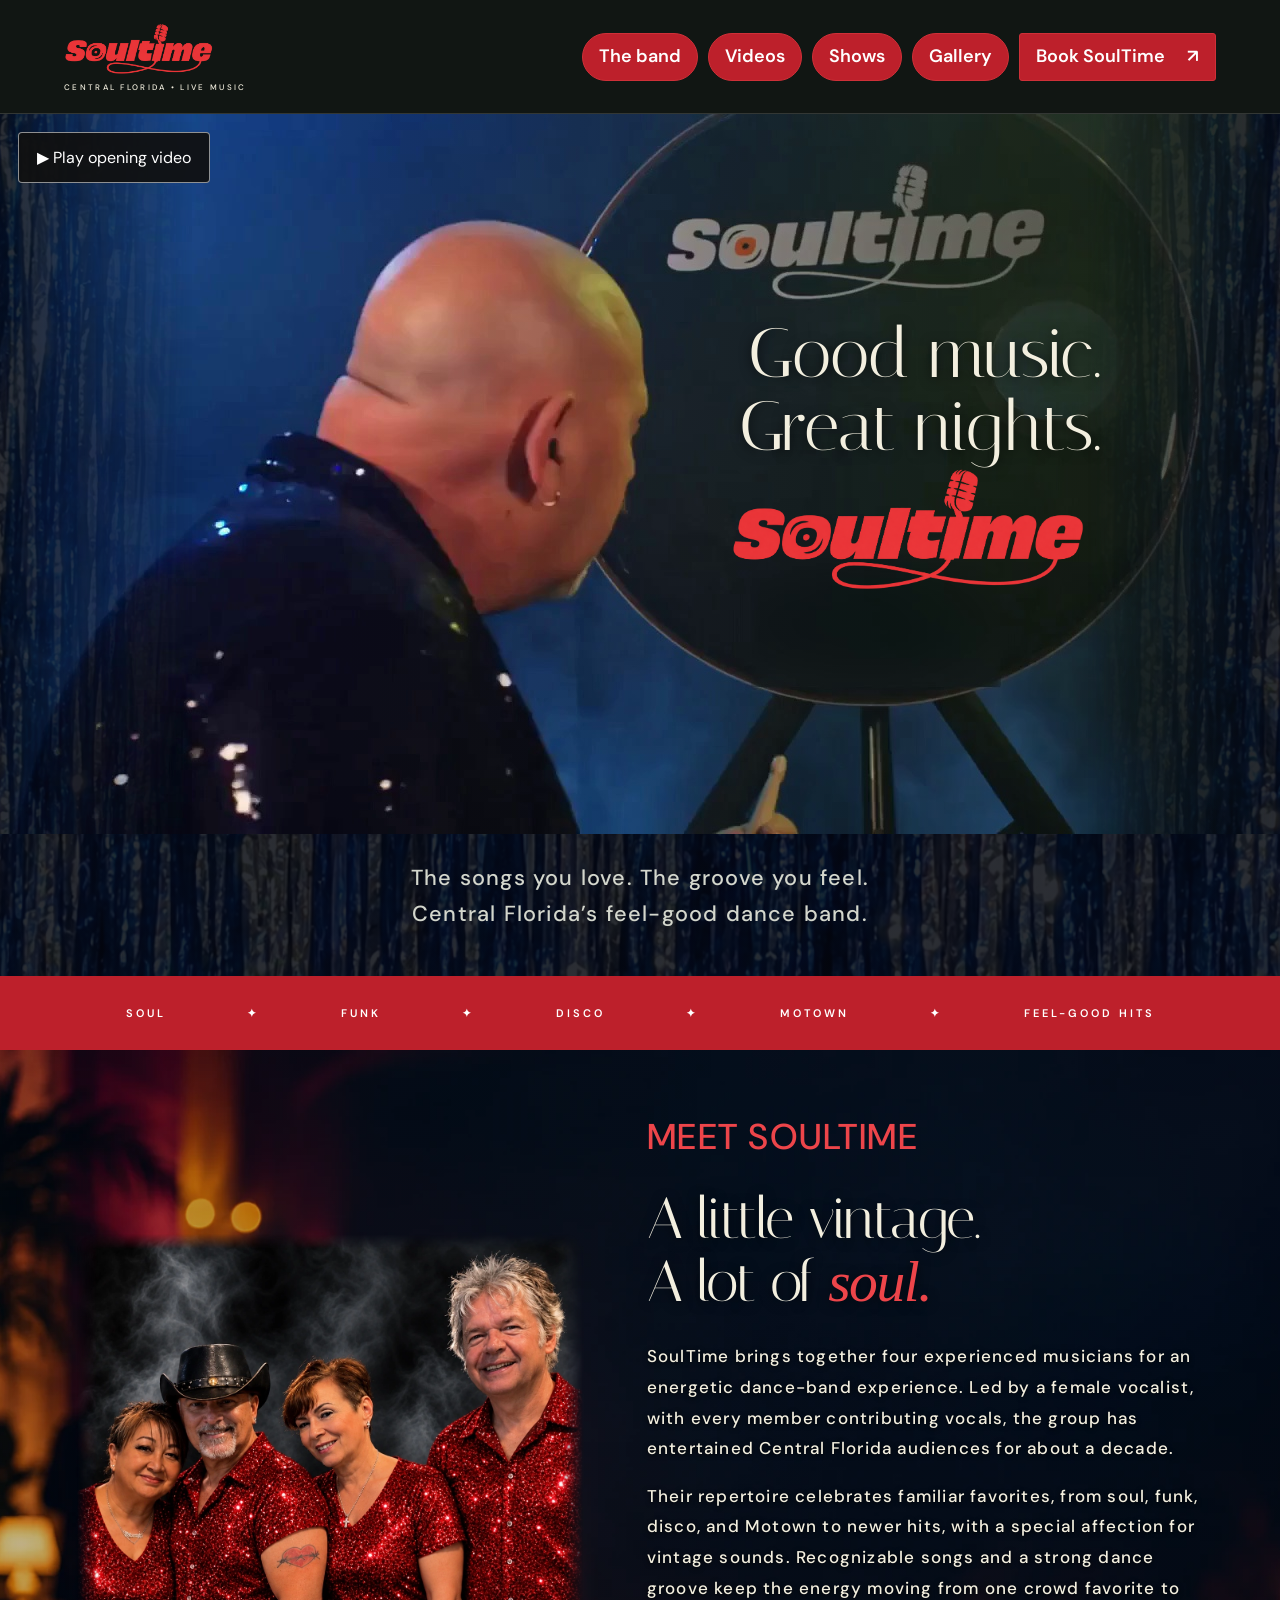
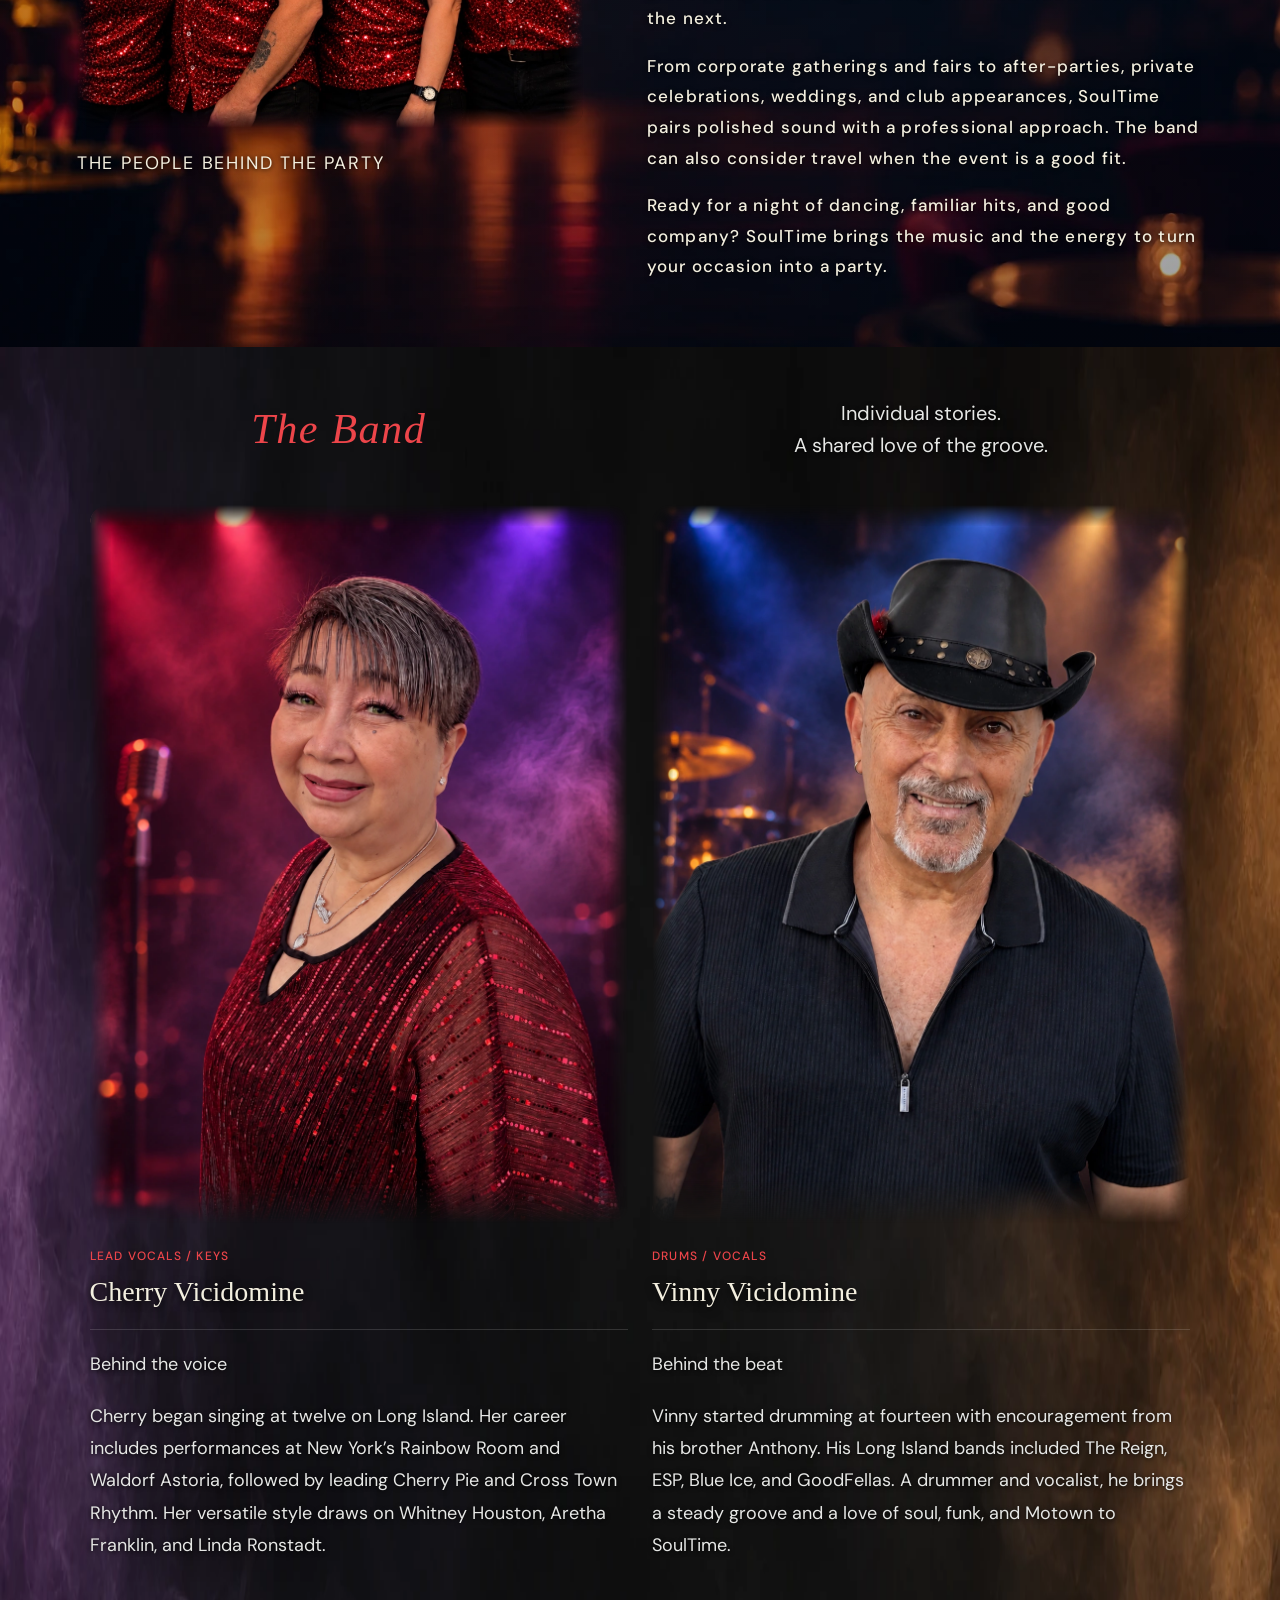
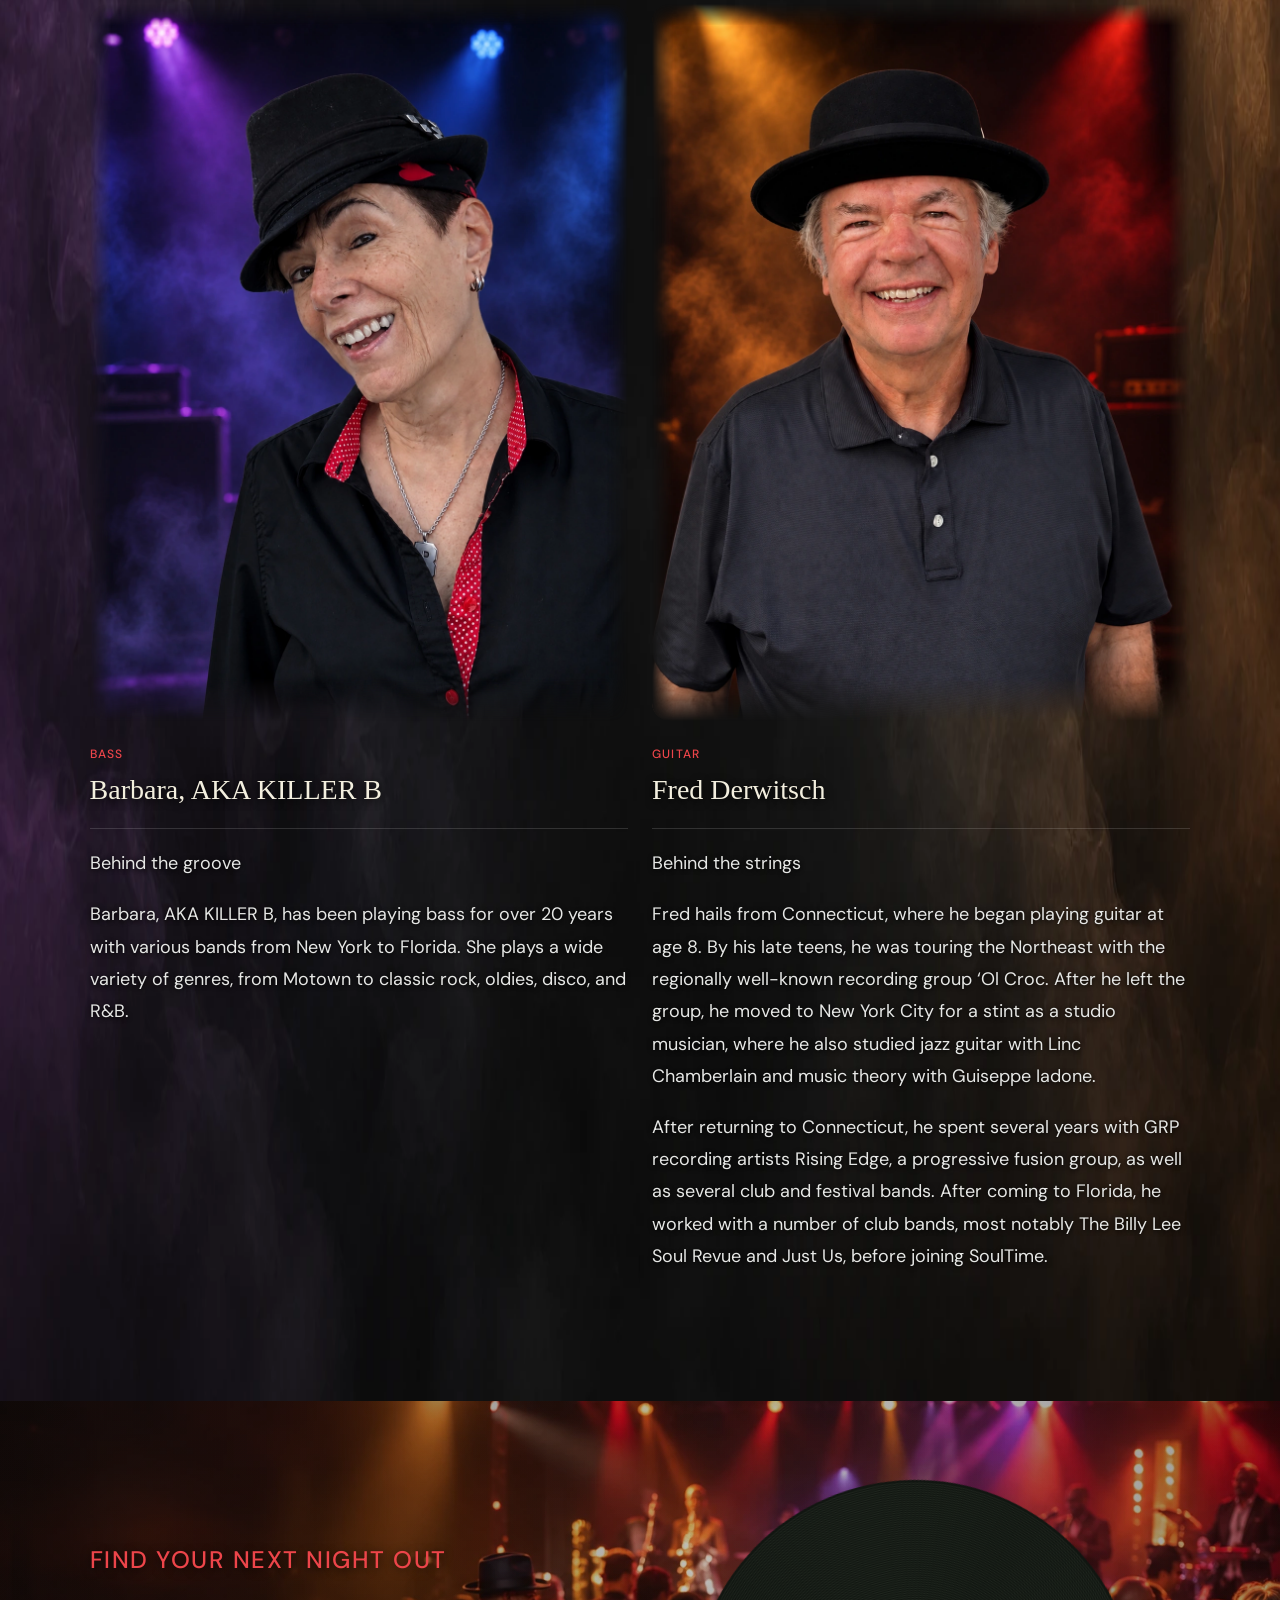
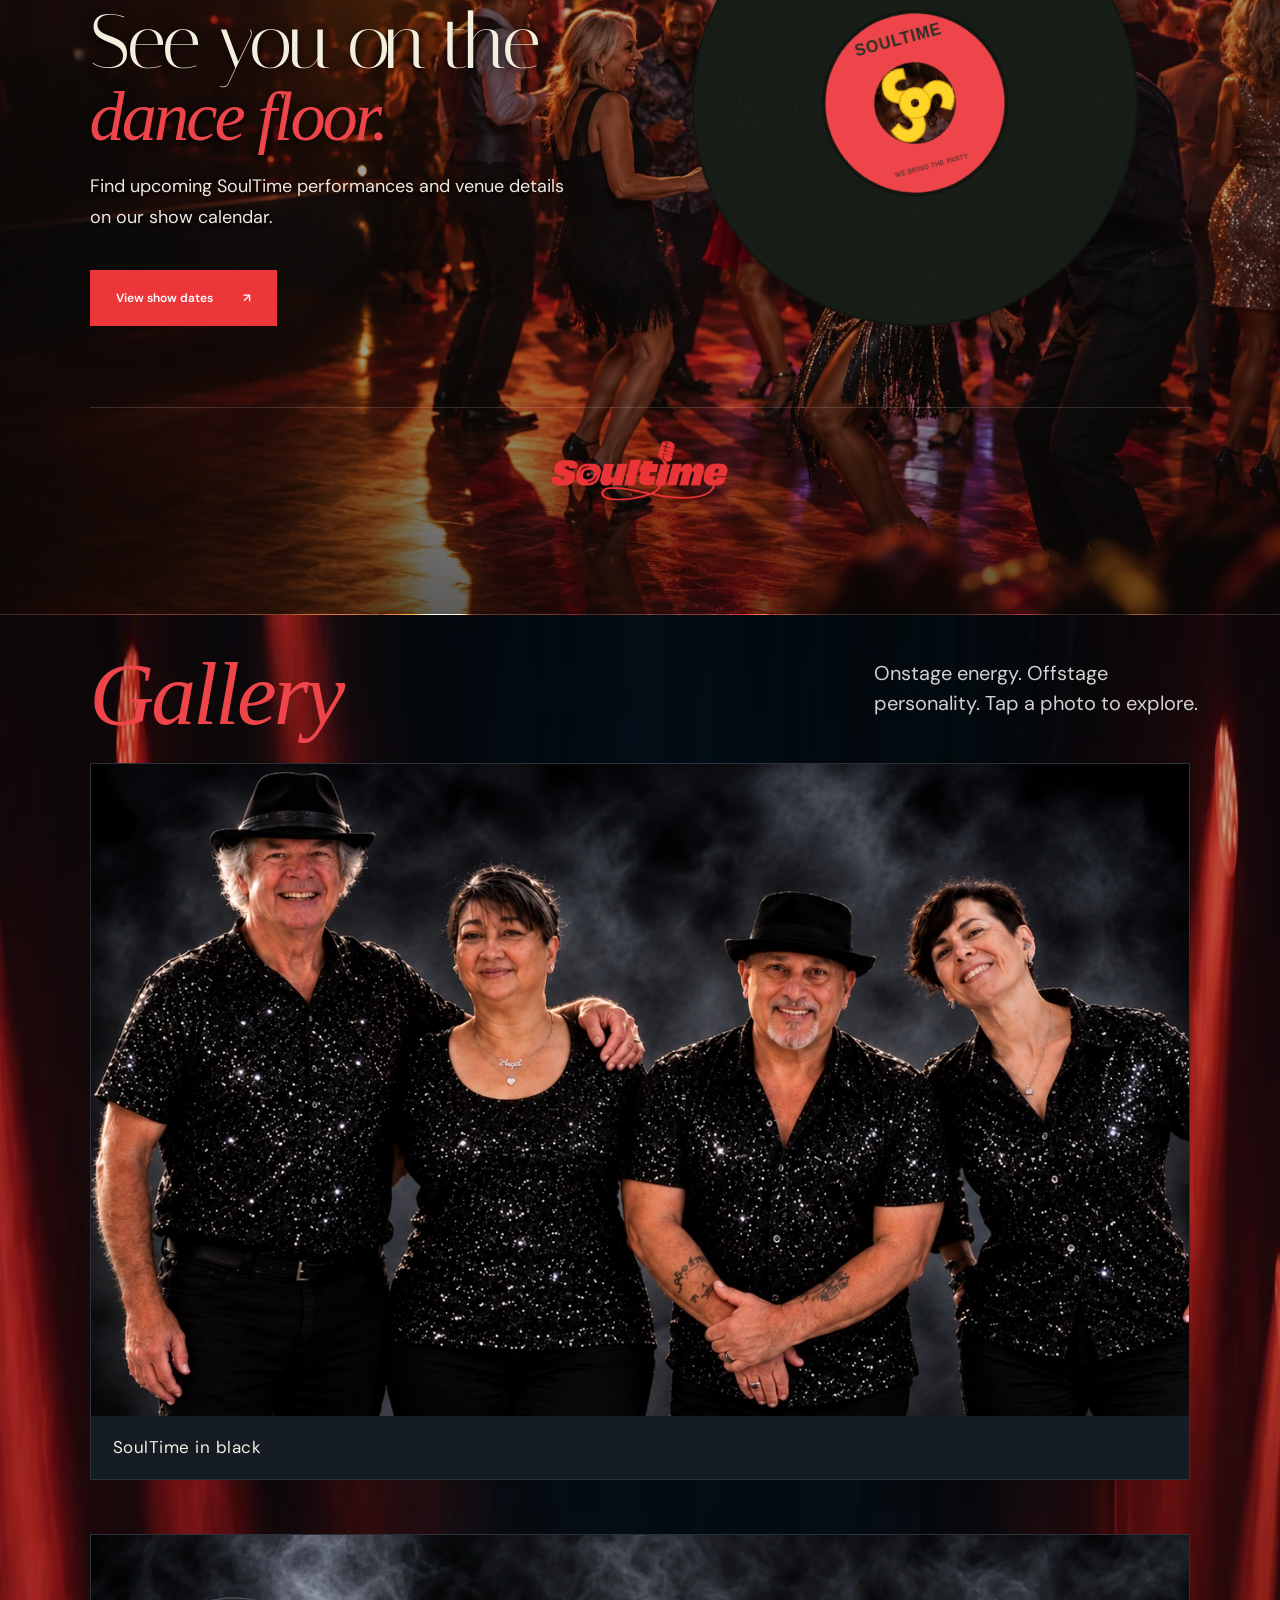
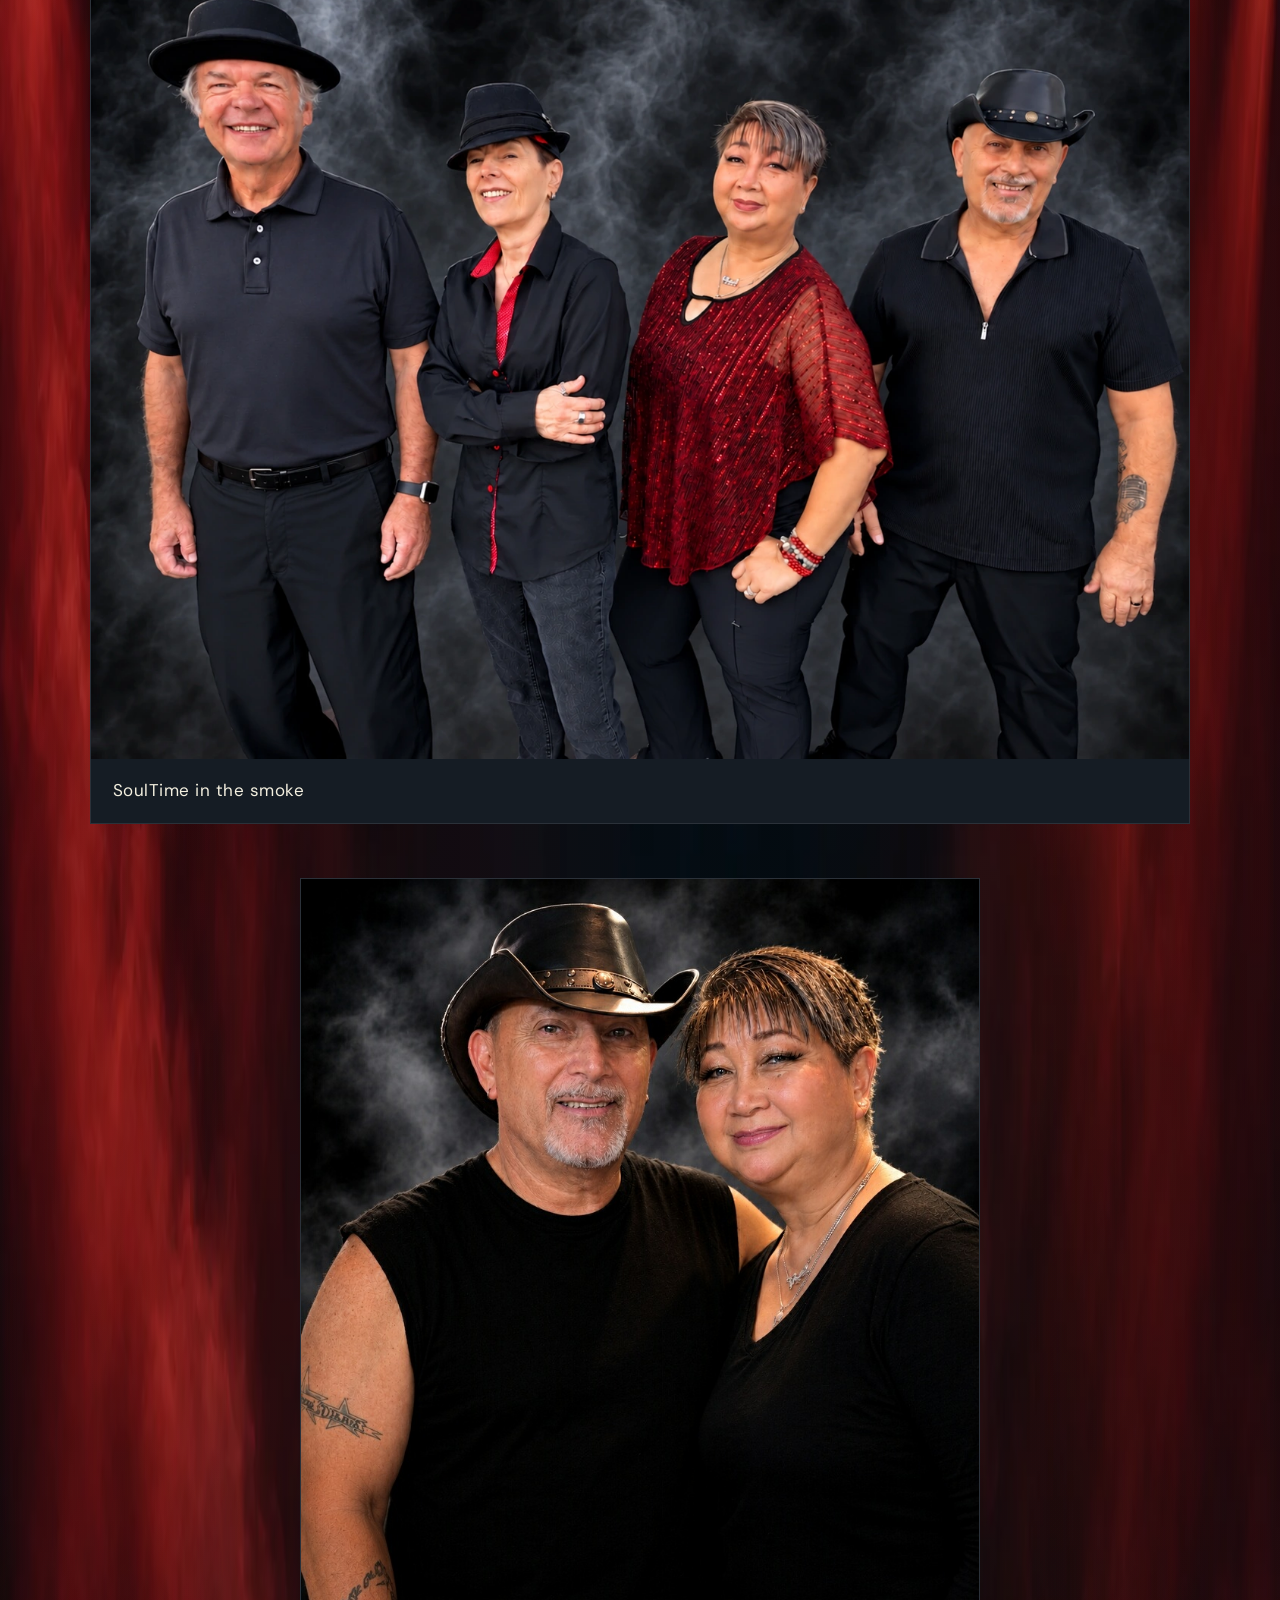
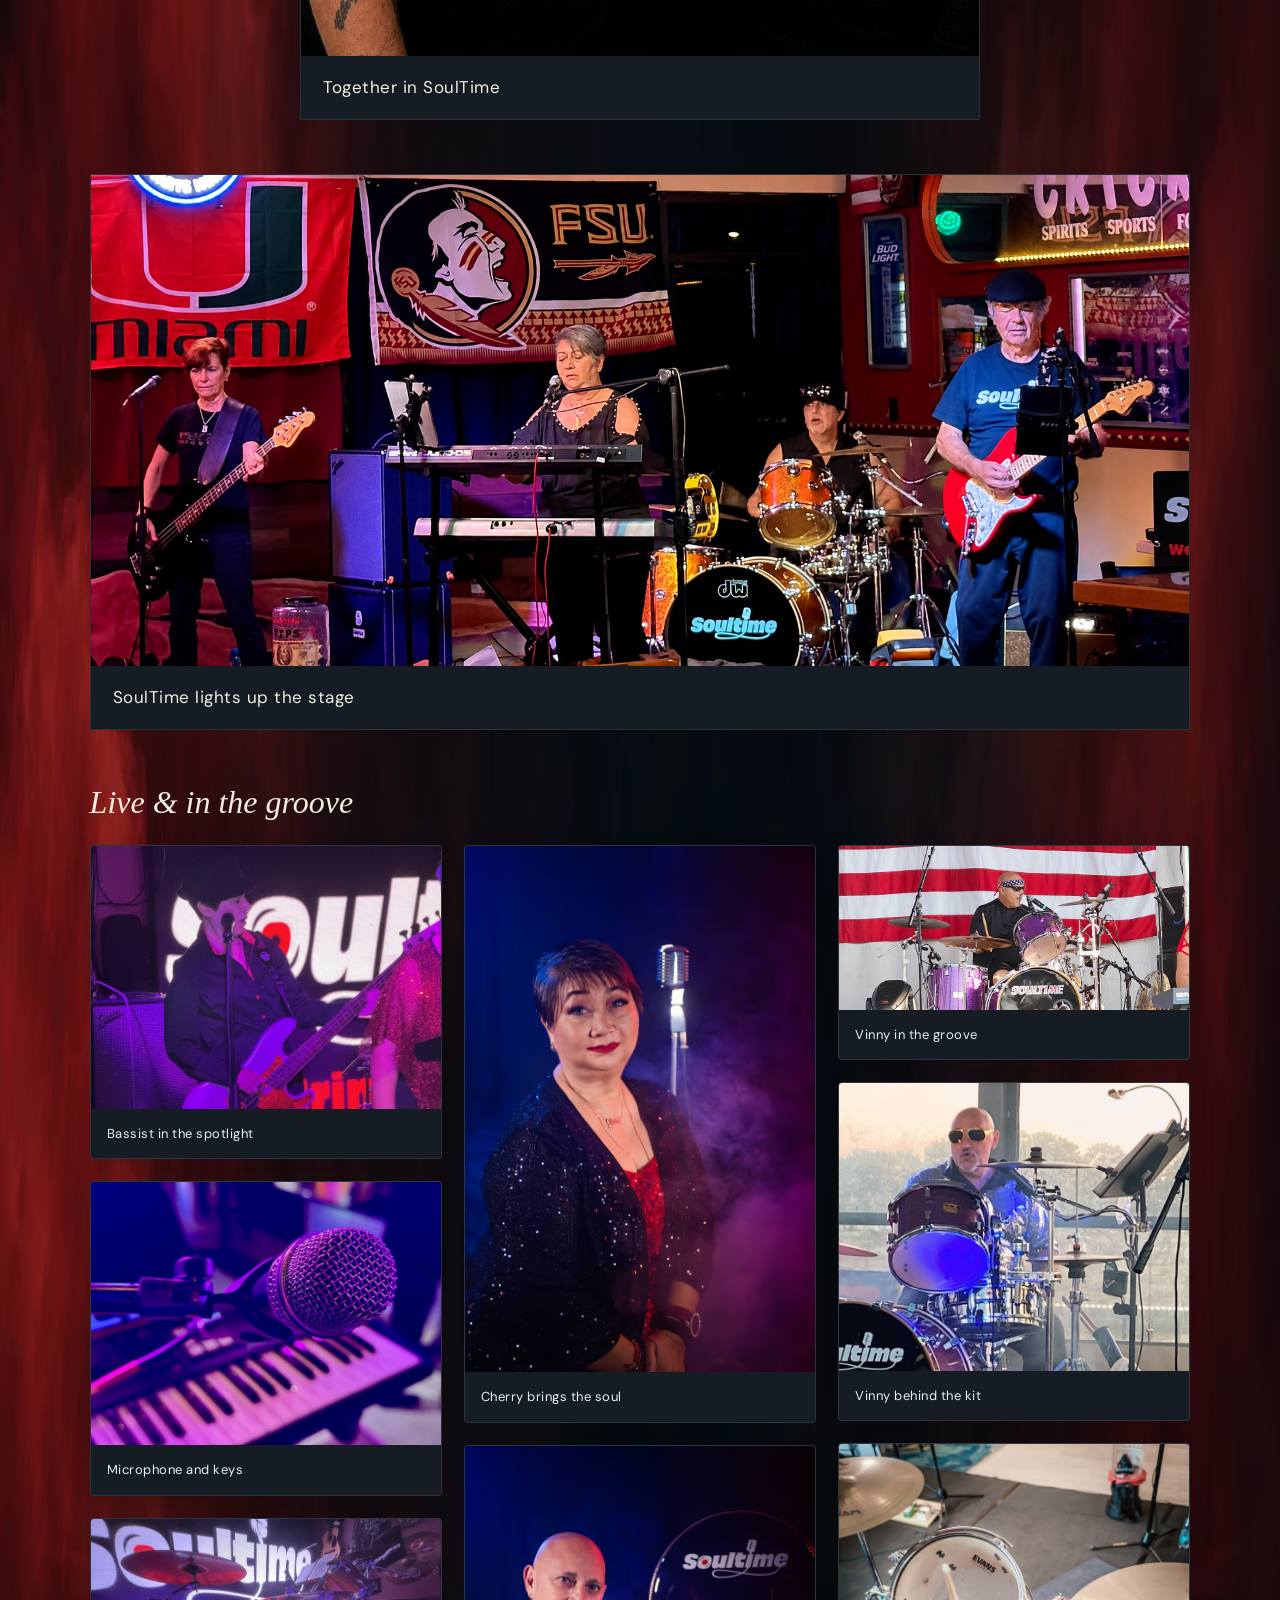
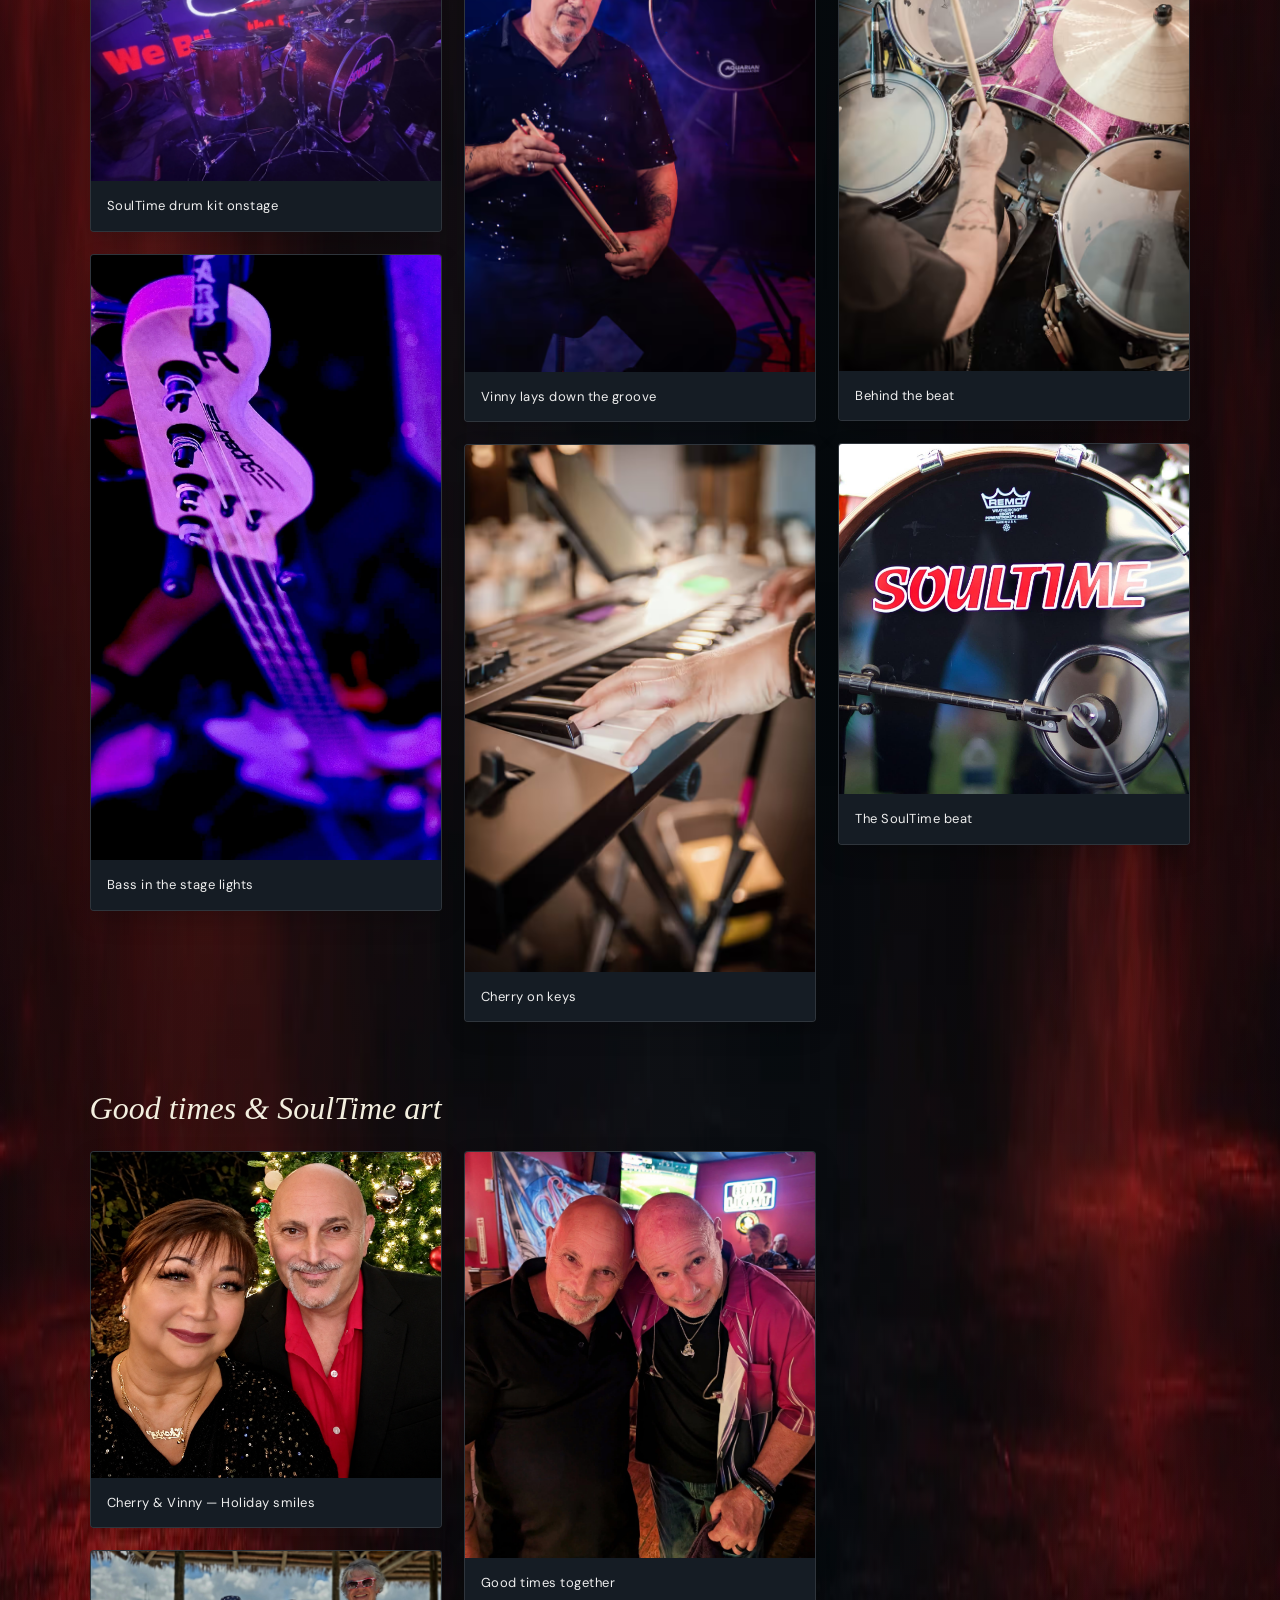
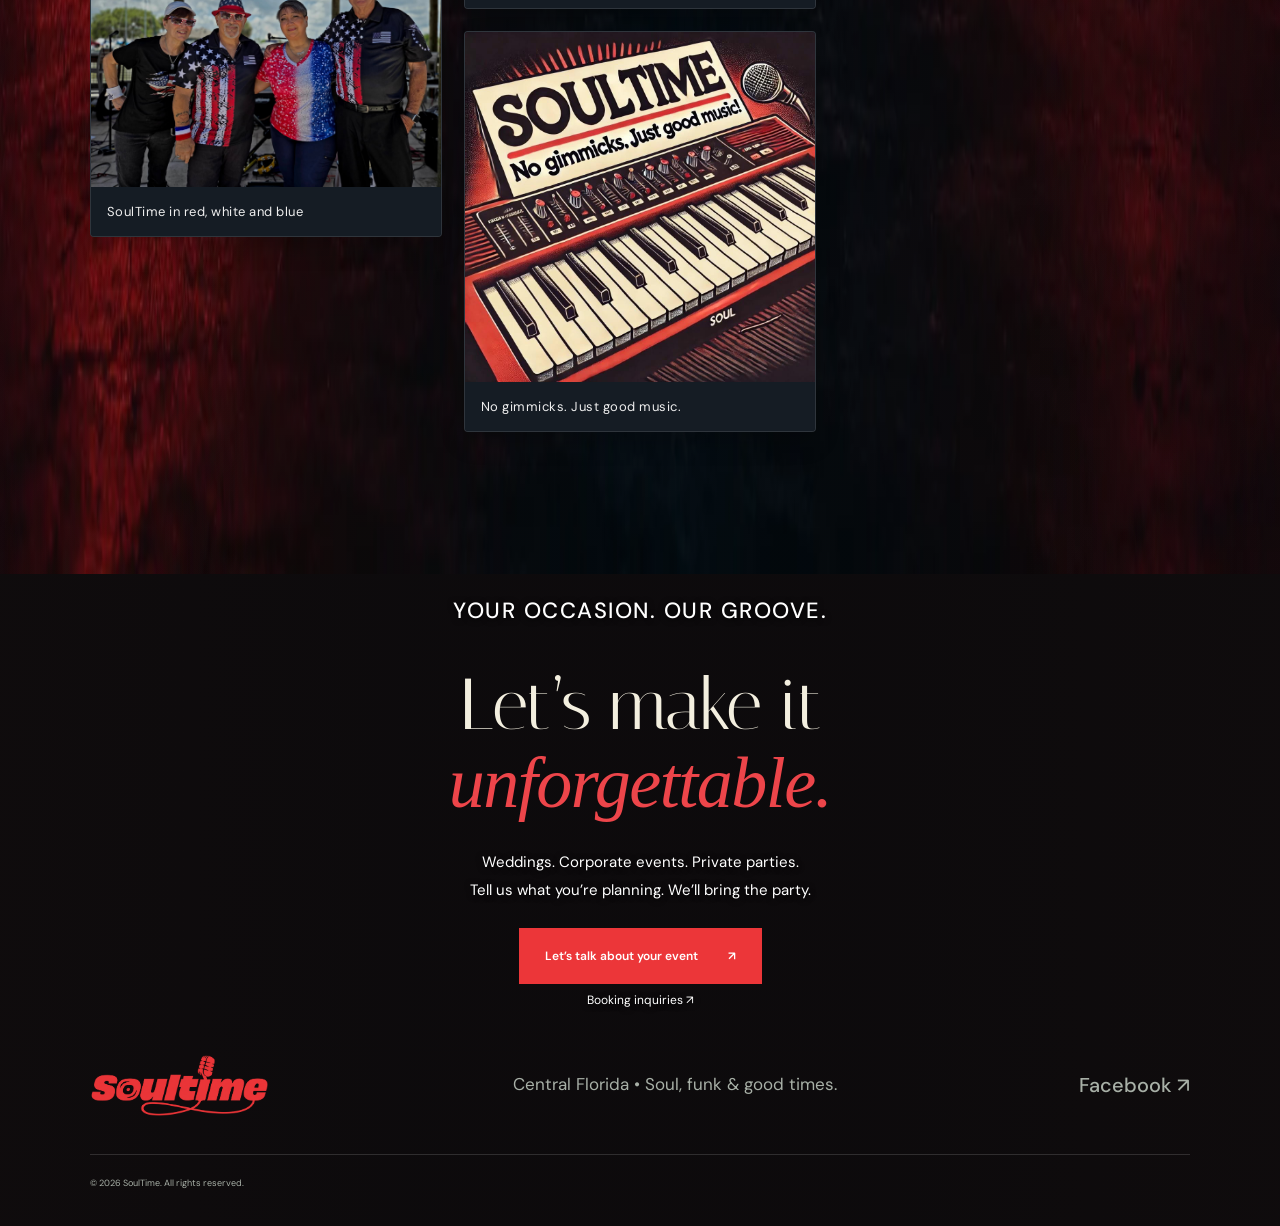
==== commit a66eff64: "Publish latest SoulTime photos, layouts and phone updates; keep YouTube videos" ====
--- a/index.html
+++ b/index.html
@@ -30,20 +30,20 @@
  .home-page .hero .hero-description{position:relative;z-index:3;margin:0;padding:28px 6%;transform:none;text-align:center;font-size:18px;line-height:1.6}
  .home-page .hero .hero-bottom{position:relative;inset:auto;margin:0;padding:0 6% 20px;justify-content:center}
 }
-</style><link rel="stylesheet" href="phone.css?v=110"><link rel="stylesheet" href="home-responsive.css?v=264-soft-party"><link rel="stylesheet" href="booking-background-v192.css"><link rel="stylesheet" href="shows-background-v200.css"><link rel="stylesheet" href="record-adapter-v201.css?v=snug-center-3"><style>#gallery .gallery-duo-portrait{max-width:680px;margin-left:auto;margin-right:auto}</style><link rel="stylesheet" href="band-portraits-20261024.css"><link rel="stylesheet" href="header-navigation.css?v=1"></head>
+</style><link rel="stylesheet" href="phone.css?v=110"><link rel="stylesheet" href="home-responsive.css?v=266-charcoal-smoke"><link rel="stylesheet" href="booking-background-v192.css"><link rel="stylesheet" href="shows-background-v200.css?v=2-lively-party"><link rel="stylesheet" href="record-adapter-v201.css?v=snug-center-3"><style>#gallery .gallery-duo-portrait{max-width:680px;margin-left:auto;margin-right:auto}</style><link rel="stylesheet" href="band-portraits-20261024.css"><link rel="stylesheet" href="header-navigation.css?v=2-pills"><link rel="stylesheet" href="phone-final.css?v=1"></head>
 <body class="home-page"><a class="skip" href="#main">Skip to content</a><header><a class="wordmark" href="#home" aria-label="SoulTime home — replay opening video"><img class="header-logo" src="assets/soultime-logo-red.png" alt="SoulTime"><small>CENTRAL FLORIDA • LIVE MUSIC</small></a><button class="menu-toggle" aria-label="Open navigation" aria-expanded="false">Menu <span>☰</span></button><nav aria-label="Main navigation"><a href="#members">The band</a><a href="videos.html">Videos</a><a href="#shows">Shows</a><a href="#gallery">Gallery</a><a class="nav-book" href="booking.html">Book SoulTime <span>↗</span></a></nav></header>
-<main id="main"><section class="hero" id="home"><video autoplay muted playsinline webkit-playsinline preload="auto" class="hero-film" src="assets/home-opening-vocal-dissolve-v214.mp4" poster="assets/opening-poster-smooth-v198.jpg" aria-label="SoulTime performing live"></video><picture><source media="(min-width:1001px) and (hover:hover) and (pointer:fine)" srcset="assets/soultime-home-ending-enhanced.webp"><img class="hero-film hero-still" src="assets/soultime-home-ending-enhanced.webp" alt="Fred, Barbara, Cherry and Vinny together against a smoky backdrop" style="object-fit:contain;object-position:center;filter:none;background:#080a0b;-webkit-mask-image:linear-gradient(to right,transparent,#000 6%,#000 94%,transparent),linear-gradient(to bottom,transparent,#000 4%,#000 96%,transparent);-webkit-mask-composite:source-in;mask-image:linear-gradient(to right,transparent,#000 6%,#000 94%,transparent),linear-gradient(to bottom,transparent,#000 4%,#000 96%,transparent);mask-composite:intersect"></picture><div class="hero-shade"></div><div class="hero-copy"><div class="hero-headline"><h1><span class="opening-script">Good music.<br>Great nights.<br></span><img class="hero-logo" src="assets/soultime-logo-red.png" alt="SoulTime"></h1></div><p class="hero-description">The songs you love. The groove you feel.<br>Central Florida’s feel-good dance band.</p></div><div class="hero-bottom"><span>FOUR MUSICIANS. ONE UNMISTAKABLE GROOVE.</span></div></section>
+<main id="main"><section class="hero" id="home"><video autoplay muted playsinline webkit-playsinline preload="auto" class="hero-film" src="assets/home-opening-vocal-dissolve-v214.mp4" poster="assets/opening-poster-smooth-v198.jpg" aria-label="SoulTime performing live"></video><picture><source media="(min-width:1001px) and (hover:hover) and (pointer:fine)" srcset="assets/soultime-home-ending-retouched.webp"><img class="hero-film hero-still" src="assets/soultime-home-ending-retouched.webp" alt="Fred, Barbara, Cherry and Vinny together against a smoky backdrop" style="object-fit:contain;object-position:center;filter:none;background:#080a0b;-webkit-mask-image:linear-gradient(to right,transparent,#000 6%,#000 94%,transparent),linear-gradient(to bottom,transparent,#000 4%,#000 96%,transparent);-webkit-mask-composite:source-in;mask-image:linear-gradient(to right,transparent,#000 6%,#000 94%,transparent),linear-gradient(to bottom,transparent,#000 4%,#000 96%,transparent);mask-composite:intersect"></picture><div class="hero-shade"></div><div class="hero-copy"><div class="hero-headline"><h1><span class="opening-script">Good music.<br>Great nights.<br></span><img class="hero-logo" src="assets/soultime-logo-red.png" alt="SoulTime"></h1></div><p class="hero-description">The songs you love. The groove you feel.<br>Central Florida’s feel-good dance band.</p></div><div class="hero-bottom"><span>FOUR MUSICIANS. ONE UNMISTAKABLE GROOVE.</span></div></section>
 <div class="genre-strip"><span>SOUL</span><i>✦</i><span>FUNK</span><i>✦</i><span>DISCO</span><i>✦</i><span>MOTOWN</span><i>✦</i><span>FEEL-GOOD HITS</span></div>
 <section class="section about" id="about"><div class="about-image"><img src="assets/soultime-red-glitter-v266.webp" alt="The four SoulTime band members in sparkling red outfits against a smoky backdrop" loading="lazy"><span class="image-note">THE PEOPLE BEHIND THE PARTY</span></div><div class="about-copy"><p class="eyebrow meet-soultime">Meet SoulTime</p><h2>A little vintage.<br>A lot of <em>soul.</em></h2><p>SoulTime brings together four experienced musicians for an energetic dance-band experience. Led by a female vocalist, with every member contributing vocals, the group has entertained Central Florida audiences for about a decade.</p><p>Their repertoire celebrates familiar favorites, from soul, funk, disco, and Motown to newer hits, with a special affection for vintage sounds. Recognizable songs and a strong dance groove keep the energy moving from one crowd favorite to the next.</p><p>From corporate gatherings and fairs to after-parties, private celebrations, weddings, and club appearances, SoulTime pairs polished sound with a professional approach. The band can also consider travel when the event is a good fit.</p><p>Ready for a night of dancing, familiar hits, and good company? SoulTime brings the music and the energy to turn your occasion into a party.</p></div></section>
 <section class="section members" id="members"><div class="section-heading"><div><h2 class="eyebrow band-heading">The <em>Band</em></h2></div><p class="members-intro">Individual stories.<br>A shared love of the groove.</p></div><div class="member-grid">
-<article><img src="assets/cherry-smoke-20261024.jpeg" width="1086" height="1448" alt="Cherry Vicidomine" loading="lazy"><p class="eyebrow">Lead vocals / Keys</p><h3>Cherry Vicidomine</h3><div class="member-bio"><h4 class="bio-label">Behind the voice</h4><p>Cherry began singing at twelve on Long Island. Her career includes performances at New York’s Rainbow Room and Waldorf Astoria, followed by leading Cherry Pie and Cross Town Rhythm. Her versatile style draws on Whitney Houston, Aretha Franklin, and Linda Ronstadt.</p></div></article>
+<article><img src="assets/cherry-vocals-stage.webp" width="1086" height="1448" alt="Cherry Vicidomine" loading="lazy"><p class="eyebrow">Lead vocals / Keys</p><h3>Cherry Vicidomine</h3><div class="member-bio"><h4 class="bio-label">Behind the voice</h4><p>Cherry began singing at twelve on Long Island. Her career includes performances at New York’s Rainbow Room and Waldorf Astoria, followed by leading Cherry Pie and Cross Town Rhythm. Her versatile style draws on Whitney Houston, Aretha Franklin, and Linda Ronstadt.</p></div></article>
 
 
-<article><img src="assets/vinny-smoke-20261024.jpeg" width="1086" height="1448" alt="Vinny Vicidomine" loading="lazy"><p class="eyebrow">Drums / Vocals</p><h3>Vinny Vicidomine</h3><div class="member-bio"><h4 class="bio-label">Behind the beat</h4><p>Vinny started drumming at fourteen with encouragement from his brother Anthony. His Long Island bands included The Reign, ESP, Blue Ice, and GoodFellas. A drummer and vocalist, he brings a steady groove and a love of soul, funk, and Motown to SoulTime.</p></div></article>
-<article><img src="assets/member-hat-smoke-20261024.jpeg" alt="Barbara, AKA Killer B, SoulTime bass player" width="1086" height="1448" loading="lazy"><p class="eyebrow">Bass</p><h3>Barbara, AKA KILLER B</h3><div class="member-bio"><h4 class="bio-label">Behind the groove</h4><p>Barbara, AKA KILLER B, has been playing bass for over 20 years with various bands from New York to Florida. She plays a wide variety of genres, from Motown to classic rock, oldies, disco, and R&amp;B.</p></div></article>
-<article><img src="assets/member-portrait-smoke-20261024.jpeg" alt="Fred Derwitsch, SoulTime guitarist" width="1086" height="1448" loading="lazy"><p class="eyebrow">Guitar</p><h3>Fred Derwitsch</h3><div class="member-bio"><h4 class="bio-label">Behind the strings</h4><p>Fred hails from Connecticut, where he began playing guitar at age 8. By his late teens, he was touring the Northeast with the regionally well-known recording group ‘Ol Croc. After he left the group, he moved to New York City for a stint as a studio musician, where he also studied jazz guitar with Linc Chamberlain and music theory with Guiseppe Iadone.</p><p>After returning to Connecticut, he spent several years with GRP recording artists Rising Edge, a progressive fusion group, as well as several club and festival bands. After coming to Florida, he worked with a number of club bands, most notably The Billy Lee Soul Revue and Just Us, before joining SoulTime.</p></div></article></div></section>
-<section class="shows section" id="shows"><div><p class="eyebrow shows-intro">Find your next night out</p><h2><span class="shows-white-heading">See you on the</span><br><em>dance floor.</em></h2><p>Find upcoming SoulTime performances and venue details<br class="desktop"> on our live show calendar.</p><a class="button gold" target="_blank" rel="noopener" href="https://www.spacecoastlive.com/bands/details/00000ef1-0000-0000-0000-000000000000">View show dates <span>↗</span></a></div><div class="record-art" aria-hidden="true"><div class="record record-precision"><svg class="precision-vinyl" xmlns="http://www.w3.org/2000/svg" viewBox="0 0 1000 1000" aria-hidden="true"><defs><clipPath id="adapter-seat"><circle cx="500" cy="500" r="90"/></clipPath><mask id="spindle"><rect width="1000" height="1000" fill="white"/><circle cx="500" cy="500" r="9" fill="black"/></mask><path id="insert-arm" d="M43 47 C29 47 20 39 21 28 C22 15 33 9 47 12 L47 23 C39 21 33 25 34 30 C35 35 42 35 50 35 C60 35 66 40 66 49 L55 52 C55 47 49 47 43 47Z"/></defs><path fill="#111611" fill-rule="evenodd" d="M500 2a498 498 0 1 0 0 996a498 498 0 1 0 0-996ZM500 410a90 90 0 1 0 0 180a90 90 0 1 0 0-180Z"/><circle cx="500" cy="500" r="211" fill="none" stroke="#293027" stroke-width="1.5"/><circle cx="500" cy="500" r="216" fill="none" stroke="#293027" stroke-width="1.5"/><circle cx="500" cy="500" r="221" fill="none" stroke="#293027" stroke-width="1.5"/><circle cx="500" cy="500" r="226" fill="none" stroke="#293027" stroke-width="1.5"/><circle cx="500" cy="500" r="231" fill="none" stroke="#293027" stroke-width="1.5"/><circle cx="500" cy="500" r="236" fill="none" stroke="#293027" stroke-width="1.5"/><circle cx="500" cy="500" r="241" fill="none" stroke="#293027" stroke-width="1.5"/><circle cx="500" cy="500" r="246" fill="none" stroke="#293027" stroke-width="1.5"/><circle cx="500" cy="500" r="251" fill="none" stroke="#293027" stroke-width="1.5"/><circle cx="500" cy="500" r="256" fill="none" stroke="#293027" stroke-width="1.5"/><circle cx="500" cy="500" r="261" fill="none" stroke="#293027" stroke-width="1.5"/><circle cx="500" cy="500" r="266" fill="none" stroke="#293027" stroke-width="1.5"/><circle cx="500" cy="500" r="271" fill="none" stroke="#293027" stroke-width="1.5"/><circle cx="500" cy="500" r="276" fill="none" stroke="#293027" stroke-width="1.5"/><circle cx="500" cy="500" r="281" fill="none" stroke="#293027" stroke-width="1.5"/><circle cx="500" cy="500" r="286" fill="none" stroke="#293027" stroke-width="1.5"/><circle cx="500" cy="500" r="291" fill="none" stroke="#293027" stroke-width="1.5"/><circle cx="500" cy="500" r="296" fill="none" stroke="#293027" stroke-width="1.5"/><circle cx="500" cy="500" r="301" fill="none" stroke="#293027" stroke-width="1.5"/><circle cx="500" cy="500" r="306" fill="none" stroke="#293027" stroke-width="1.5"/><circle cx="500" cy="500" r="311" fill="none" stroke="#293027" stroke-width="1.5"/><circle cx="500" cy="500" r="316" fill="none" stroke="#293027" stroke-width="1.5"/><circle cx="500" cy="500" r="321" fill="none" stroke="#293027" stroke-width="1.5"/><circle cx="500" cy="500" r="326" fill="none" stroke="#293027" stroke-width="1.5"/><circle cx="500" cy="500" r="331" fill="none" stroke="#293027" stroke-width="1.5"/><circle cx="500" cy="500" r="336" fill="none" stroke="#293027" stroke-width="1.5"/><circle cx="500" cy="500" r="341" fill="none" stroke="#293027" stroke-width="1.5"/><circle cx="500" cy="500" r="346" fill="none" stroke="#293027" stroke-width="1.5"/><circle cx="500" cy="500" r="351" fill="none" stroke="#293027" stroke-width="1.5"/><circle cx="500" cy="500" r="356" fill="none" stroke="#293027" stroke-width="1.5"/><circle cx="500" cy="500" r="361" fill="none" stroke="#293027" stroke-width="1.5"/><circle cx="500" cy="500" r="366" fill="none" stroke="#293027" stroke-width="1.5"/><circle cx="500" cy="500" r="371" fill="none" stroke="#293027" stroke-width="1.5"/><circle cx="500" cy="500" r="376" fill="none" stroke="#293027" stroke-width="1.5"/><circle cx="500" cy="500" r="381" fill="none" stroke="#293027" stroke-width="1.5"/><circle cx="500" cy="500" r="386" fill="none" stroke="#293027" stroke-width="1.5"/><circle cx="500" cy="500" r="391" fill="none" stroke="#293027" stroke-width="1.5"/><circle cx="500" cy="500" r="396" fill="none" stroke="#293027" stroke-width="1.5"/><circle cx="500" cy="500" r="401" fill="none" stroke="#293027" stroke-width="1.5"/><circle cx="500" cy="500" r="406" fill="none" stroke="#293027" stroke-width="1.5"/><circle cx="500" cy="500" r="411" fill="none" stroke="#293027" stroke-width="1.5"/><circle cx="500" cy="500" r="416" fill="none" stroke="#293027" stroke-width="1.5"/><circle cx="500" cy="500" r="421" fill="none" stroke="#293027" stroke-width="1.5"/><circle cx="500" cy="500" r="426" fill="none" stroke="#293027" stroke-width="1.5"/><circle cx="500" cy="500" r="431" fill="none" stroke="#293027" stroke-width="1.5"/><circle cx="500" cy="500" r="436" fill="none" stroke="#293027" stroke-width="1.5"/><circle cx="500" cy="500" r="441" fill="none" stroke="#293027" stroke-width="1.5"/><circle cx="500" cy="500" r="446" fill="none" stroke="#293027" stroke-width="1.5"/><circle cx="500" cy="500" r="451" fill="none" stroke="#293027" stroke-width="1.5"/><circle cx="500" cy="500" r="456" fill="none" stroke="#293027" stroke-width="1.5"/><circle cx="500" cy="500" r="461" fill="none" stroke="#293027" stroke-width="1.5"/><circle cx="500" cy="500" r="466" fill="none" stroke="#293027" stroke-width="1.5"/><circle cx="500" cy="500" r="471" fill="none" stroke="#293027" stroke-width="1.5"/><circle cx="500" cy="500" r="476" fill="none" stroke="#293027" stroke-width="1.5"/><circle cx="500" cy="500" r="481" fill="none" stroke="#293027" stroke-width="1.5"/><circle cx="500" cy="500" r="486" fill="none" stroke="#293027" stroke-width="1.5"/><circle cx="500" cy="500" r="491" fill="none" stroke="#293027" stroke-width="1.5"/><path fill="#ed454a" fill-rule="evenodd" d="M500 300a200 200 0 1 0 0 400a200 200 0 1 0 0-400ZM500 410a90 90 0 1 0 0 180a90 90 0 1 0 0-180Z"/><circle cx="500" cy="500" r="90" fill="none" stroke="#0b100c" stroke-width="2"/><g clip-path="url(#adapter-seat)" mask="url(#spindle)"><g transform="translate(500 500) scale(2.14) translate(-50 -50)" fill="#ffd52a" stroke="#e0a512" stroke-width="1.2" stroke-linejoin="round"><use href="#insert-arm"/><use href="#insert-arm" transform="rotate(120 50 50)"/><use href="#insert-arm" transform="rotate(240 50 50)"/><circle cx="50" cy="50" r="16"/></g></g><text x="500" y="365" text-anchor="middle" fill="#283024" font-family="Arial,sans-serif" font-weight="700" font-size="36" letter-spacing="2">SOULTIME</text><text x="500" y="650" text-anchor="middle" fill="#283024" font-family="Arial,sans-serif" font-size="14" letter-spacing="1">WE BRING THE PARTY</text></svg></div></div><style>body.home-page #shows .record.record-precision{display:block;height:auto;aspect-ratio:1/1;padding:0;border:0;background:none;box-shadow:none;flex-shrink:0}body.home-page #shows .record.record-precision::before{content:none}body.home-page #shows .precision-vinyl{display:block;width:100%;height:auto;aspect-ratio:1/1;overflow:visible;filter:drop-shadow(0 20px 25px #0005)}</style><div class="shows-page-end"><a class="shows-home" href="#home" aria-label="Home — return to the top"><img class="shows-home-logo" src="assets/soultime-logo-red.png" alt="SoulTime — Home"></a></div></section>
-<section class="section gallery" id="gallery"><div class="section-heading"><div><h2 class="gallery-title">Gallery</h2></div><p class="gallery-intro">Onstage energy. Offstage personality. Tap a photo to explore.</p></div><div class="gallery-feature"><button aria-label="Enlarge photo: SoulTime in black" class="photo uploaded-gallery-photo" data-image="assets/soultime-black-shirt-group.jpeg" data-caption="SoulTime in black"><img src="assets/soultime-black-shirt-group.jpeg" alt="The four SoulTime musicians together in black shirts" loading="lazy"><span>SoulTime in black ↗</span></button></div><div class="gallery-feature"><button aria-label="Enlarge photo: SoulTime in the smoke" class="photo uploaded-gallery-photo" data-image="assets/soultime-group-smoke-v264.webp" data-caption="SoulTime in the smoke"><img src="assets/soultime-group-smoke-v264.webp" alt="The four SoulTime band members together against a dark smoky backdrop" loading="lazy" width="1819" height="865"><span>SoulTime in the smoke ↗</span></button></div><div class="gallery-feature gallery-duo-portrait"><button aria-label="Enlarge photo: Together in SoulTime" class="photo uploaded-gallery-photo" data-image="assets/soultime-duo-portrait.jpeg" data-caption="Together in SoulTime"><img src="assets/soultime-duo-portrait.jpeg" alt="A SoulTime duo portrait against a smoky dark backdrop" loading="lazy" width="894" height="1024"><span>Together in SoulTime ↗</span></button></div><div class="gallery-feature"><button aria-label="Enlarge photo: SoulTime lights up the stage" class="photo uploaded-gallery-photo" data-image="assets/soultime-gallery-1415-lighting-corrected.png" data-caption="SoulTime lights up the stage"><img src="assets/soultime-gallery-1415-lighting-corrected.png" alt="SoulTime performing together onstage" loading="lazy" width="1877" height="838"><span>SoulTime lights up the stage ↗</span></button></div><div class="gallery-group"><h3>Live &amp; in the groove</h3><div class="gallery-grid"><button aria-label="Enlarge photo: Bassist in the spotlight" class="photo uploaded-gallery-photo" data-image="assets/soultime-bassist-purple-stage.webp" data-caption="Bassist in the spotlight"><img src="assets/soultime-bassist-purple-stage.webp" alt="SoulTime bassist performing under purple stage lights in front of the band logo" loading="lazy" width="1536" height="1152"><span>Bassist in the spotlight ↗</span></button><button aria-label="Enlarge photo: Microphone and keys" class="photo uploaded-gallery-photo" data-image="assets/soultime-microphone-keys.webp" data-caption="Microphone and keys"><img src="assets/soultime-microphone-keys.webp" alt="Close-up of a microphone above a keyboard under purple and blue stage lights" loading="lazy" width="1536" height="1152"><span>Microphone and keys ↗</span></button><button aria-label="Enlarge photo: SoulTime drum kit onstage" class="photo uploaded-gallery-photo" data-image="assets/soultime-drum-kit-stage.webp" data-caption="SoulTime drum kit onstage"><img src="assets/soultime-drum-kit-stage.webp" alt="SoulTime drum kit under purple stage lights with the band logo behind it" loading="lazy" width="1536" height="1152"><span>SoulTime drum kit onstage ↗</span></button><button aria-label="Enlarge photo: Bass in the stage lights" class="photo uploaded-gallery-photo" data-image="assets/bass-purple-stage.webp" data-caption="Bass in the stage lights"><img src="assets/bass-purple-stage.webp" alt="Close-up of a bass guitar under purple and blue stage lighting" loading="lazy" width="1109" height="1917"><span>Bass in the stage lights ↗</span></button><button aria-label="Enlarge photo: Cherry brings the soul" class="photo wide" data-image="assets/singer.avif" data-caption="Cherry brings the soul"><img src="assets/singer.avif" alt="Cherry singing live" loading="lazy" width="719" height="1080"><span>Cherry brings the soul ↗</span></button><button aria-label="Enlarge photo: Vinny lays down the groove" class="photo soul-gallery-photo" data-image="assets/gallery-vinny.avif" data-caption="Vinny lays down the groove"><img src="assets/gallery-vinny.avif" alt="Vinny Vicidomine with the SoulTime bass drum" loading="lazy" width="719" height="1080"><span>Vinny lays down the groove ↗</span></button><button aria-label="Enlarge photo: Cherry on keys" class="photo soul-gallery-photo" data-image="assets/gallery-keys.avif" data-caption="Cherry on keys"><img src="assets/gallery-keys.avif" alt="Cherry on keys" loading="lazy" width="719" height="1080"><span>Cherry on keys ↗</span></button><button aria-label="Enlarge photo: Vinny in the groove" class="photo uploaded-gallery-photo" data-image="assets/soultime-gallery-1404.jpeg" data-caption="Vinny in the groove"><img src="assets/soultime-gallery-1404.jpeg" alt="Vinny live on drums" loading="lazy" width="2048" height="956"><span>Vinny in the groove ↗</span></button><button aria-label="Enlarge photo: Vinny behind the kit" class="photo uploaded-gallery-photo" data-image="assets/soultime-gallery-1416.jpeg" data-caption="Vinny behind the kit"><img src="assets/soultime-gallery-1416.jpeg" alt="Vinny playing drums live" loading="lazy" width="1631" height="1340"><span>Vinny behind the kit ↗</span></button><button aria-label="Enlarge photo: Behind the beat" class="photo soul-gallery-photo" data-image="assets/drums.avif" data-caption="Behind the beat"><img src="assets/drums.avif" alt="Pink drum kit during a performance" loading="lazy" width="719" height="1080"><span>Behind the beat ↗</span></button><button aria-label="Enlarge photo: The SoulTime beat" class="photo uploaded-gallery-photo" data-image="assets/soultime-gallery-1414.jpeg" data-caption="The SoulTime beat"><img src="assets/soultime-gallery-1414.jpeg" alt="SoulTime logo on the bass drum" loading="lazy" width="1365" height="1365"><span>The SoulTime beat ↗</span></button></div></div><div class="gallery-group"><h3>Good times &amp; SoulTime art</h3><div class="gallery-grid"><button aria-label="Enlarge photo: Cherry and Vinny — Holiday smiles" class="photo uploaded-gallery-photo" data-image="assets/cherry-vinny-holiday-enhanced-v216.png" data-caption="Cherry &amp; Vinny — Holiday smiles"><img src="assets/cherry-vinny-holiday-enhanced-v216.png" alt="Cherry and Vinny together beside a decorated Christmas tree" loading="lazy" width="1300" height="1209"><span>Cherry &amp; Vinny — Holiday smiles ↗</span></button><button aria-label="Enlarge photo: SoulTime in red, white and blue" class="photo uploaded-gallery-photo" data-image="assets/soultime-red-white-blue-v204.jpeg" data-caption="SoulTime in red, white and blue"><img src="assets/soultime-red-white-blue-v204.jpeg" alt="Four SoulTime musicians together in red, white and blue outfits" loading="lazy" width="1600" height="1075"><span>SoulTime in red, white and blue ↗</span></button><button aria-label="Enlarge photo: Good times together" class="photo uploaded-gallery-photo" data-image="assets/soultime-gallery-1400.jpeg" data-caption="Good times together"><img src="assets/soultime-gallery-1400.jpeg" alt="Good times together" loading="lazy" width="1766" height="2048"><span>Good times together ↗</span></button><button aria-label="Enlarge photo: No gimmicks. Just good music." class="photo uploaded-gallery-photo" data-image="assets/soultime-gallery-1417.jpeg" data-caption="No gimmicks. Just good music."><img src="assets/soultime-gallery-1417.jpeg" alt="SoulTime keyboard and microphone illustration" loading="lazy" width="1024" height="1024"><span>No gimmicks. Just good music. ↗</span></button></div></div></section>
+<article><img src="assets/vinny-drums-stage.webp" width="1086" height="1448" alt="Vinny Vicidomine" loading="lazy"><p class="eyebrow">Drums / Vocals</p><h3>Vinny Vicidomine</h3><div class="member-bio"><h4 class="bio-label">Behind the beat</h4><p>Vinny started drumming at fourteen with encouragement from his brother Anthony. His Long Island bands included The Reign, ESP, Blue Ice, and GoodFellas. A drummer and vocalist, he brings a steady groove and a love of soul, funk, and Motown to SoulTime.</p></div></article>
+<article><img src="assets/barbara-purple-blue-stage.webp" alt="Barbara, AKA Killer B, SoulTime bass player" width="1086" height="1448" loading="lazy"><p class="eyebrow">Bass</p><h3>Barbara, AKA KILLER B</h3><div class="member-bio"><h4 class="bio-label">Behind the groove</h4><p>Barbara, AKA KILLER B, has been playing bass for over 20 years with various bands from New York to Florida. She plays a wide variety of genres, from Motown to classic rock, oldies, disco, and R&amp;B.</p></div></article>
+<article><img src="assets/fred-amber-red-stage.webp" alt="Fred Derwitsch, SoulTime guitarist" width="1086" height="1448" loading="lazy"><p class="eyebrow">Guitar</p><h3>Fred Derwitsch</h3><div class="member-bio"><h4 class="bio-label">Behind the strings</h4><p>Fred hails from Connecticut, where he began playing guitar at age 8. By his late teens, he was touring the Northeast with the regionally well-known recording group ‘Ol Croc. After he left the group, he moved to New York City for a stint as a studio musician, where he also studied jazz guitar with Linc Chamberlain and music theory with Guiseppe Iadone.</p><p>After returning to Connecticut, he spent several years with GRP recording artists Rising Edge, a progressive fusion group, as well as several club and festival bands. After coming to Florida, he worked with a number of club bands, most notably The Billy Lee Soul Revue and Just Us, before joining SoulTime.</p></div></article></div></section>
+<section class="shows section" id="shows"><div><p class="eyebrow shows-intro">Find your next night out</p><h2><span class="shows-white-heading">See you on the</span><br><em>dance floor.</em></h2><p>Find upcoming SoulTime performances and venue details<br class="desktop"> on our show calendar.</p><a class="button gold" href="shows.html">View show dates <span>↗</span></a></div><div class="record-art" aria-hidden="true"><div class="record record-precision"><svg class="precision-vinyl" xmlns="http://www.w3.org/2000/svg" viewBox="0 0 1000 1000" aria-hidden="true"><defs><clipPath id="adapter-seat"><circle cx="500" cy="500" r="90"/></clipPath><mask id="spindle"><rect width="1000" height="1000" fill="white"/><circle cx="500" cy="500" r="9" fill="black"/></mask><path id="insert-arm" d="M43 47 C29 47 20 39 21 28 C22 15 33 9 47 12 L47 23 C39 21 33 25 34 30 C35 35 42 35 50 35 C60 35 66 40 66 49 L55 52 C55 47 49 47 43 47Z"/></defs><path fill="#111611" fill-rule="evenodd" d="M500 2a498 498 0 1 0 0 996a498 498 0 1 0 0-996ZM500 410a90 90 0 1 0 0 180a90 90 0 1 0 0-180Z"/><circle cx="500" cy="500" r="211" fill="none" stroke="#293027" stroke-width="1.5"/><circle cx="500" cy="500" r="216" fill="none" stroke="#293027" stroke-width="1.5"/><circle cx="500" cy="500" r="221" fill="none" stroke="#293027" stroke-width="1.5"/><circle cx="500" cy="500" r="226" fill="none" stroke="#293027" stroke-width="1.5"/><circle cx="500" cy="500" r="231" fill="none" stroke="#293027" stroke-width="1.5"/><circle cx="500" cy="500" r="236" fill="none" stroke="#293027" stroke-width="1.5"/><circle cx="500" cy="500" r="241" fill="none" stroke="#293027" stroke-width="1.5"/><circle cx="500" cy="500" r="246" fill="none" stroke="#293027" stroke-width="1.5"/><circle cx="500" cy="500" r="251" fill="none" stroke="#293027" stroke-width="1.5"/><circle cx="500" cy="500" r="256" fill="none" stroke="#293027" stroke-width="1.5"/><circle cx="500" cy="500" r="261" fill="none" stroke="#293027" stroke-width="1.5"/><circle cx="500" cy="500" r="266" fill="none" stroke="#293027" stroke-width="1.5"/><circle cx="500" cy="500" r="271" fill="none" stroke="#293027" stroke-width="1.5"/><circle cx="500" cy="500" r="276" fill="none" stroke="#293027" stroke-width="1.5"/><circle cx="500" cy="500" r="281" fill="none" stroke="#293027" stroke-width="1.5"/><circle cx="500" cy="500" r="286" fill="none" stroke="#293027" stroke-width="1.5"/><circle cx="500" cy="500" r="291" fill="none" stroke="#293027" stroke-width="1.5"/><circle cx="500" cy="500" r="296" fill="none" stroke="#293027" stroke-width="1.5"/><circle cx="500" cy="500" r="301" fill="none" stroke="#293027" stroke-width="1.5"/><circle cx="500" cy="500" r="306" fill="none" stroke="#293027" stroke-width="1.5"/><circle cx="500" cy="500" r="311" fill="none" stroke="#293027" stroke-width="1.5"/><circle cx="500" cy="500" r="316" fill="none" stroke="#293027" stroke-width="1.5"/><circle cx="500" cy="500" r="321" fill="none" stroke="#293027" stroke-width="1.5"/><circle cx="500" cy="500" r="326" fill="none" stroke="#293027" stroke-width="1.5"/><circle cx="500" cy="500" r="331" fill="none" stroke="#293027" stroke-width="1.5"/><circle cx="500" cy="500" r="336" fill="none" stroke="#293027" stroke-width="1.5"/><circle cx="500" cy="500" r="341" fill="none" stroke="#293027" stroke-width="1.5"/><circle cx="500" cy="500" r="346" fill="none" stroke="#293027" stroke-width="1.5"/><circle cx="500" cy="500" r="351" fill="none" stroke="#293027" stroke-width="1.5"/><circle cx="500" cy="500" r="356" fill="none" stroke="#293027" stroke-width="1.5"/><circle cx="500" cy="500" r="361" fill="none" stroke="#293027" stroke-width="1.5"/><circle cx="500" cy="500" r="366" fill="none" stroke="#293027" stroke-width="1.5"/><circle cx="500" cy="500" r="371" fill="none" stroke="#293027" stroke-width="1.5"/><circle cx="500" cy="500" r="376" fill="none" stroke="#293027" stroke-width="1.5"/><circle cx="500" cy="500" r="381" fill="none" stroke="#293027" stroke-width="1.5"/><circle cx="500" cy="500" r="386" fill="none" stroke="#293027" stroke-width="1.5"/><circle cx="500" cy="500" r="391" fill="none" stroke="#293027" stroke-width="1.5"/><circle cx="500" cy="500" r="396" fill="none" stroke="#293027" stroke-width="1.5"/><circle cx="500" cy="500" r="401" fill="none" stroke="#293027" stroke-width="1.5"/><circle cx="500" cy="500" r="406" fill="none" stroke="#293027" stroke-width="1.5"/><circle cx="500" cy="500" r="411" fill="none" stroke="#293027" stroke-width="1.5"/><circle cx="500" cy="500" r="416" fill="none" stroke="#293027" stroke-width="1.5"/><circle cx="500" cy="500" r="421" fill="none" stroke="#293027" stroke-width="1.5"/><circle cx="500" cy="500" r="426" fill="none" stroke="#293027" stroke-width="1.5"/><circle cx="500" cy="500" r="431" fill="none" stroke="#293027" stroke-width="1.5"/><circle cx="500" cy="500" r="436" fill="none" stroke="#293027" stroke-width="1.5"/><circle cx="500" cy="500" r="441" fill="none" stroke="#293027" stroke-width="1.5"/><circle cx="500" cy="500" r="446" fill="none" stroke="#293027" stroke-width="1.5"/><circle cx="500" cy="500" r="451" fill="none" stroke="#293027" stroke-width="1.5"/><circle cx="500" cy="500" r="456" fill="none" stroke="#293027" stroke-width="1.5"/><circle cx="500" cy="500" r="461" fill="none" stroke="#293027" stroke-width="1.5"/><circle cx="500" cy="500" r="466" fill="none" stroke="#293027" stroke-width="1.5"/><circle cx="500" cy="500" r="471" fill="none" stroke="#293027" stroke-width="1.5"/><circle cx="500" cy="500" r="476" fill="none" stroke="#293027" stroke-width="1.5"/><circle cx="500" cy="500" r="481" fill="none" stroke="#293027" stroke-width="1.5"/><circle cx="500" cy="500" r="486" fill="none" stroke="#293027" stroke-width="1.5"/><circle cx="500" cy="500" r="491" fill="none" stroke="#293027" stroke-width="1.5"/><path fill="#ed454a" fill-rule="evenodd" d="M500 300a200 200 0 1 0 0 400a200 200 0 1 0 0-400ZM500 410a90 90 0 1 0 0 180a90 90 0 1 0 0-180Z"/><circle cx="500" cy="500" r="90" fill="none" stroke="#0b100c" stroke-width="2"/><g clip-path="url(#adapter-seat)" mask="url(#spindle)"><g transform="translate(500 500) scale(2.14) translate(-50 -50)" fill="#ffd52a" stroke="#e0a512" stroke-width="1.2" stroke-linejoin="round"><use href="#insert-arm"/><use href="#insert-arm" transform="rotate(120 50 50)"/><use href="#insert-arm" transform="rotate(240 50 50)"/><circle cx="50" cy="50" r="16"/></g></g><text x="500" y="365" text-anchor="middle" fill="#283024" font-family="Arial,sans-serif" font-weight="700" font-size="36" letter-spacing="2">SOULTIME</text><text x="500" y="650" text-anchor="middle" fill="#283024" font-family="Arial,sans-serif" font-size="14" letter-spacing="1">WE BRING THE PARTY</text></svg></div></div><style>body.home-page #shows .record.record-precision{display:block;height:auto;aspect-ratio:1/1;padding:0;border:0;background:none;box-shadow:none;flex-shrink:0}body.home-page #shows .record.record-precision::before{content:none}body.home-page #shows .precision-vinyl{display:block;width:100%;height:auto;aspect-ratio:1/1;overflow:visible;filter:drop-shadow(0 20px 25px #0005)}</style><div class="shows-page-end"><a class="shows-home" href="#home" aria-label="Home — return to the top"><img class="shows-home-logo" src="assets/soultime-logo-red.png" alt="SoulTime — Home"></a></div></section>
+<section class="section gallery" id="gallery"><div class="section-heading"><div><h2 class="gallery-title">Gallery</h2></div><p class="gallery-intro">Onstage energy. Offstage personality. Tap a photo to explore.</p></div><div class="gallery-feature"><button aria-label="Enlarge photo: SoulTime in black" class="photo uploaded-gallery-photo" data-image="assets/soultime-black-shirt-group.jpeg" data-caption="SoulTime in black"><img src="assets/soultime-black-shirt-group.jpeg" alt="The four SoulTime musicians together in black shirts" loading="lazy"><span>SoulTime in black</span></button></div><div class="gallery-feature"><button aria-label="Enlarge photo: SoulTime in the smoke" class="photo uploaded-gallery-photo" data-image="assets/soultime-home-ending-retouched.webp" data-caption="SoulTime in the smoke"><img src="assets/soultime-home-ending-retouched.webp" alt="The four SoulTime band members together against a dark smoky backdrop" loading="lazy" width="1448" height="1086"><span>SoulTime in the smoke</span></button></div><div class="gallery-feature gallery-duo-portrait"><button aria-label="Enlarge photo: Together in SoulTime" class="photo uploaded-gallery-photo" data-image="assets/soultime-duo-portrait.jpeg" data-caption="Together in SoulTime"><img src="assets/soultime-duo-portrait.jpeg" alt="A SoulTime duo portrait against a smoky dark backdrop" loading="lazy" width="894" height="1024"><span>Together in SoulTime</span></button></div><div class="gallery-feature"><button aria-label="Enlarge photo: SoulTime lights up the stage" class="photo uploaded-gallery-photo" data-image="assets/soultime-gallery-1415-lighting-corrected.png" data-caption="SoulTime lights up the stage"><img src="assets/soultime-gallery-1415-lighting-corrected.png" alt="SoulTime performing together onstage" loading="lazy" width="1877" height="838"><span>SoulTime lights up the stage</span></button></div><div class="gallery-group"><h3>Live &amp; in the groove</h3><div class="gallery-grid"><button aria-label="Enlarge photo: Bassist in the spotlight" class="photo uploaded-gallery-photo" data-image="assets/soultime-bassist-purple-stage.webp" data-caption="Bassist in the spotlight"><img src="assets/soultime-bassist-purple-stage.webp" alt="SoulTime bassist performing under purple stage lights in front of the band logo" loading="lazy" width="1536" height="1152"><span>Bassist in the spotlight</span></button><button aria-label="Enlarge photo: Microphone and keys" class="photo uploaded-gallery-photo" data-image="assets/soultime-microphone-keys.webp" data-caption="Microphone and keys"><img src="assets/soultime-microphone-keys.webp" alt="Close-up of a microphone above a keyboard under purple and blue stage lights" loading="lazy" width="1536" height="1152"><span>Microphone and keys</span></button><button aria-label="Enlarge photo: SoulTime drum kit onstage" class="photo uploaded-gallery-photo" data-image="assets/soultime-drum-kit-stage.webp" data-caption="SoulTime drum kit onstage"><img src="assets/soultime-drum-kit-stage.webp" alt="SoulTime drum kit under purple stage lights with the band logo behind it" loading="lazy" width="1536" height="1152"><span>SoulTime drum kit onstage</span></button><button aria-label="Enlarge photo: Bass in the stage lights" class="photo uploaded-gallery-photo" data-image="assets/bass-purple-stage.webp" data-caption="Bass in the stage lights"><img src="assets/bass-purple-stage.webp" alt="Close-up of a bass guitar under purple and blue stage lighting" loading="lazy" width="1109" height="1917"><span>Bass in the stage lights</span></button><button aria-label="Enlarge photo: Cherry brings the soul" class="photo wide" data-image="assets/singer.avif" data-caption="Cherry brings the soul"><img src="assets/singer.avif" alt="Cherry singing live" loading="lazy" width="719" height="1080"><span>Cherry brings the soul</span></button><button aria-label="Enlarge photo: Vinny lays down the groove" class="photo soul-gallery-photo" data-image="assets/gallery-vinny.avif" data-caption="Vinny lays down the groove"><img src="assets/gallery-vinny.avif" alt="Vinny Vicidomine with the SoulTime bass drum" loading="lazy" width="719" height="1080"><span>Vinny lays down the groove</span></button><button aria-label="Enlarge photo: Cherry on keys" class="photo soul-gallery-photo" data-image="assets/gallery-keys.avif" data-caption="Cherry on keys"><img src="assets/gallery-keys.avif" alt="Cherry on keys" loading="lazy" width="719" height="1080"><span>Cherry on keys</span></button><button aria-label="Enlarge photo: Vinny in the groove" class="photo uploaded-gallery-photo" data-image="assets/soultime-gallery-1404.jpeg" data-caption="Vinny in the groove"><img src="assets/soultime-gallery-1404.jpeg" alt="Vinny live on drums" loading="lazy" width="2048" height="956"><span>Vinny in the groove</span></button><button aria-label="Enlarge photo: Vinny behind the kit" class="photo uploaded-gallery-photo" data-image="assets/soultime-gallery-1416.jpeg" data-caption="Vinny behind the kit"><img src="assets/soultime-gallery-1416.jpeg" alt="Vinny playing drums live" loading="lazy" width="1631" height="1340"><span>Vinny behind the kit</span></button><button aria-label="Enlarge photo: Behind the beat" class="photo soul-gallery-photo" data-image="assets/drums.avif" data-caption="Behind the beat"><img src="assets/drums.avif" alt="Pink drum kit during a performance" loading="lazy" width="719" height="1080"><span>Behind the beat</span></button><button aria-label="Enlarge photo: The SoulTime beat" class="photo uploaded-gallery-photo" data-image="assets/soultime-gallery-1414.jpeg" data-caption="The SoulTime beat"><img src="assets/soultime-gallery-1414.jpeg" alt="SoulTime logo on the bass drum" loading="lazy" width="1365" height="1365"><span>The SoulTime beat</span></button></div></div><div class="gallery-group"><h3>Good times &amp; SoulTime art</h3><div class="gallery-grid"><button aria-label="Enlarge photo: Cherry and Vinny — Holiday smiles" class="photo uploaded-gallery-photo" data-image="assets/cherry-vinny-holiday-enhanced-v216.png" data-caption="Cherry &amp; Vinny — Holiday smiles"><img src="assets/cherry-vinny-holiday-enhanced-v216.png" alt="Cherry and Vinny together beside a decorated Christmas tree" loading="lazy" width="1300" height="1209"><span>Cherry &amp; Vinny — Holiday smiles</span></button><button aria-label="Enlarge photo: SoulTime in red, white and blue" class="photo uploaded-gallery-photo" data-image="assets/soultime-red-white-blue-v204.jpeg" data-caption="SoulTime in red, white and blue"><img src="assets/soultime-red-white-blue-v204.jpeg" alt="Four SoulTime musicians together in red, white and blue outfits" loading="lazy" width="1600" height="1075"><span>SoulTime in red, white and blue</span></button><button aria-label="Enlarge photo: Good times together" class="photo uploaded-gallery-photo" data-image="assets/soultime-gallery-1400.jpeg" data-caption="Good times together"><img src="assets/soultime-gallery-1400.jpeg" alt="Good times together" loading="lazy" width="1766" height="2048"><span>Good times together</span></button><button aria-label="Enlarge photo: No gimmicks. Just good music." class="photo uploaded-gallery-photo" data-image="assets/soultime-gallery-1417.jpeg" data-caption="No gimmicks. Just good music."><img src="assets/soultime-gallery-1417.jpeg" alt="SoulTime keyboard and microphone illustration" loading="lazy" width="1024" height="1024"><span>No gimmicks. Just good music.</span></button></div></div></section>
 <div class="booking-scene"><picture class="booking-scene-image" aria-hidden="true"><source media="(max-width:680px)" srcset="assets/booking-evening-dance-floor-phone-v187.webp"><img src="assets/booking-evening-dance-floor-v187.webp" alt="" decoding="async"></picture><section class="booking section" id="booking"><p class="eyebrow">Your occasion. Our groove.</p><div class="booking-copy"><h2><span>Let’s make it<br><em>unforgettable.</em></span></h2><p>Weddings. Corporate events. Private parties.<br>Tell us what you’re planning. We’ll bring the party.</p></div><div class="booking-actions"><a class="button gold" href="booking.html#booking-form">Let’s talk about your event <span>↗</span></a></div><a class="email" href="booking.html#booking-form">Booking inquiries ↗</a></section>
 <footer><a class="wordmark" href="#home" aria-label="SoulTime home"><img class="footer-logo" src="assets/soultime-logo-red.png" alt="SoulTime"></a><span class="footer-tagline">Central Florida • Soul, funk & good times.</span><div><a href="https://www.facebook.com/SoultimeDanceBand/" target="_blank" rel="noopener">Facebook ↗</a></div><p>© <span id="year">2026</span> SoulTime. All rights reserved.</p></footer></div></main>
 <dialog id="media-dialog"><button class="dialog-close" aria-label="Close viewer">✕</button><div id="dialog-content"></div><p id="dialog-caption"></p></dialog><script src="opening-final.js?v=253"></script><script src="app.js?v=168"></script><script src="home-navigation.js?v=158"></script><script src="band-stage-sizing.js?v=167"></script><script src="opening-fit.js?v=253"></script></body></html>
--- a/home-responsive.css
+++ b/home-responsive.css
@@ -368,3 +368,6 @@
 
 /* Match the music bar to the header buttons. */
 body.home-page .genre-strip{background:#bd202b;color:#fff}
+
+/* Keep the stage details inside the individual portraits only. */
+body.home-page #members{background:#101012 url('assets/band-bios-charcoal-smoke.webp') center/100% 100% no-repeat}
--- a/shows-background-v200.css
+++ b/shows-background-v200.css
@@ -1,7 +1,7 @@
 /* Warm vintage dance-floor scene across the complete show-calendar section. */
 body.home-page #shows{
  background-color:#130c09;
- background-image:linear-gradient(180deg,rgba(10,7,5,.16),rgba(10,7,5,.12) 65%,rgba(10,7,5,.55)),linear-gradient(90deg,rgba(10,7,5,.48),rgba(10,7,5,.12) 55%,rgba(10,7,5,.28)),url('assets/shows-vintage-dance-floor-v200.webp');
+ background-image:linear-gradient(180deg,rgba(10,7,5,.16),rgba(10,7,5,.12) 65%,rgba(10,7,5,.55)),linear-gradient(90deg,rgba(10,7,5,.48),rgba(10,7,5,.12) 55%,rgba(10,7,5,.28)),url('assets/shows-lively-dance-party.webp');
  background-size:cover;background-position:center;background-repeat:no-repeat;
 }
 body.home-page #shows>div>p:not(.eyebrow){color:#eee8df;text-shadow:0 1px 5px #000}
--- a/header-navigation.css
+++ b/header-navigation.css
@@ -32,3 +32,7 @@
   padding:11px 6px!important;
  }
 }
+
+/* Pill-shaped navigation; keep the booking button rectangular. */
+body > header nav a:not(.nav-book),
+body.home-page > header nav a:not(.nav-book){border-radius:999px}
--- a/phone-final.css
+++ b/phone-final.css
@@ -0,0 +1,5 @@
+/* Preserve the new background proportions on phone screens. */
+@media(max-width:680px){
+ body.home-page #members{background-size:100% auto;background-repeat:repeat-y;background-position:center top}
+ body.show-dates-page::before{background-size:cover;background-position:64% center}
+}
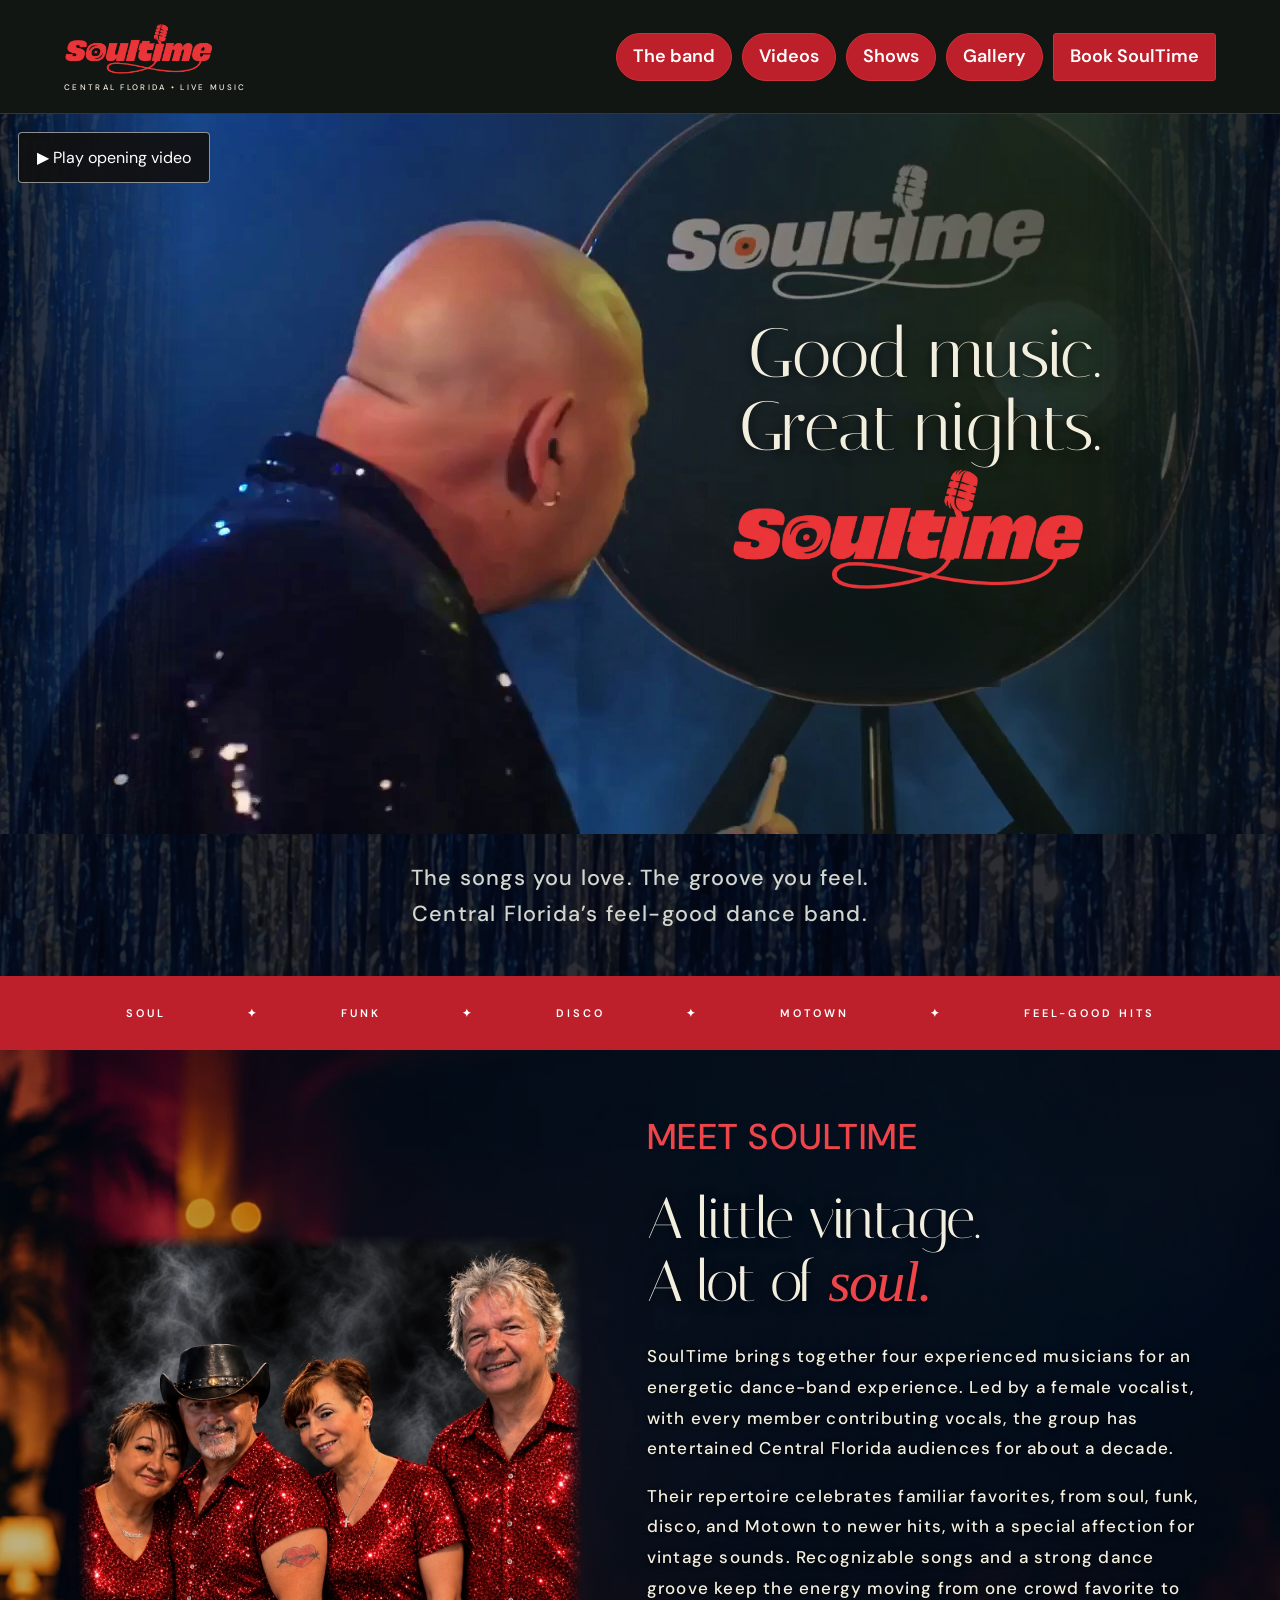
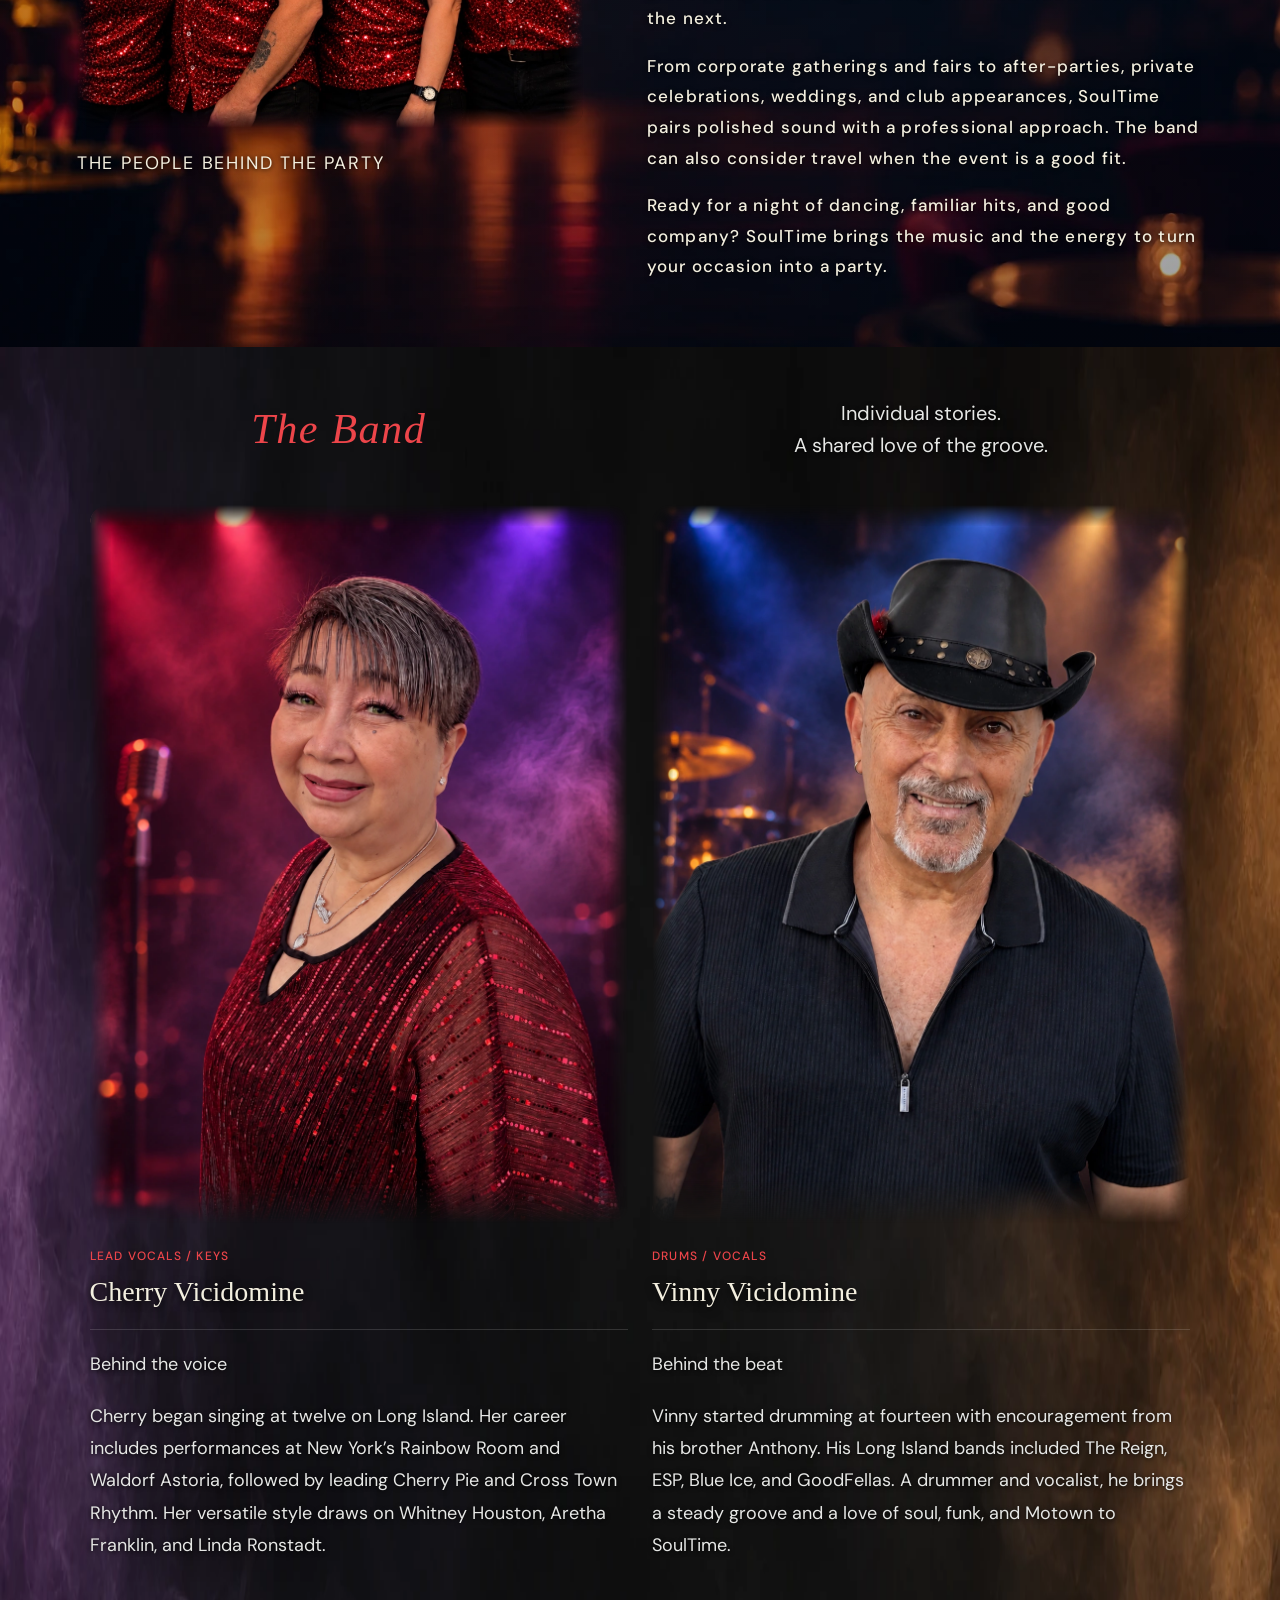
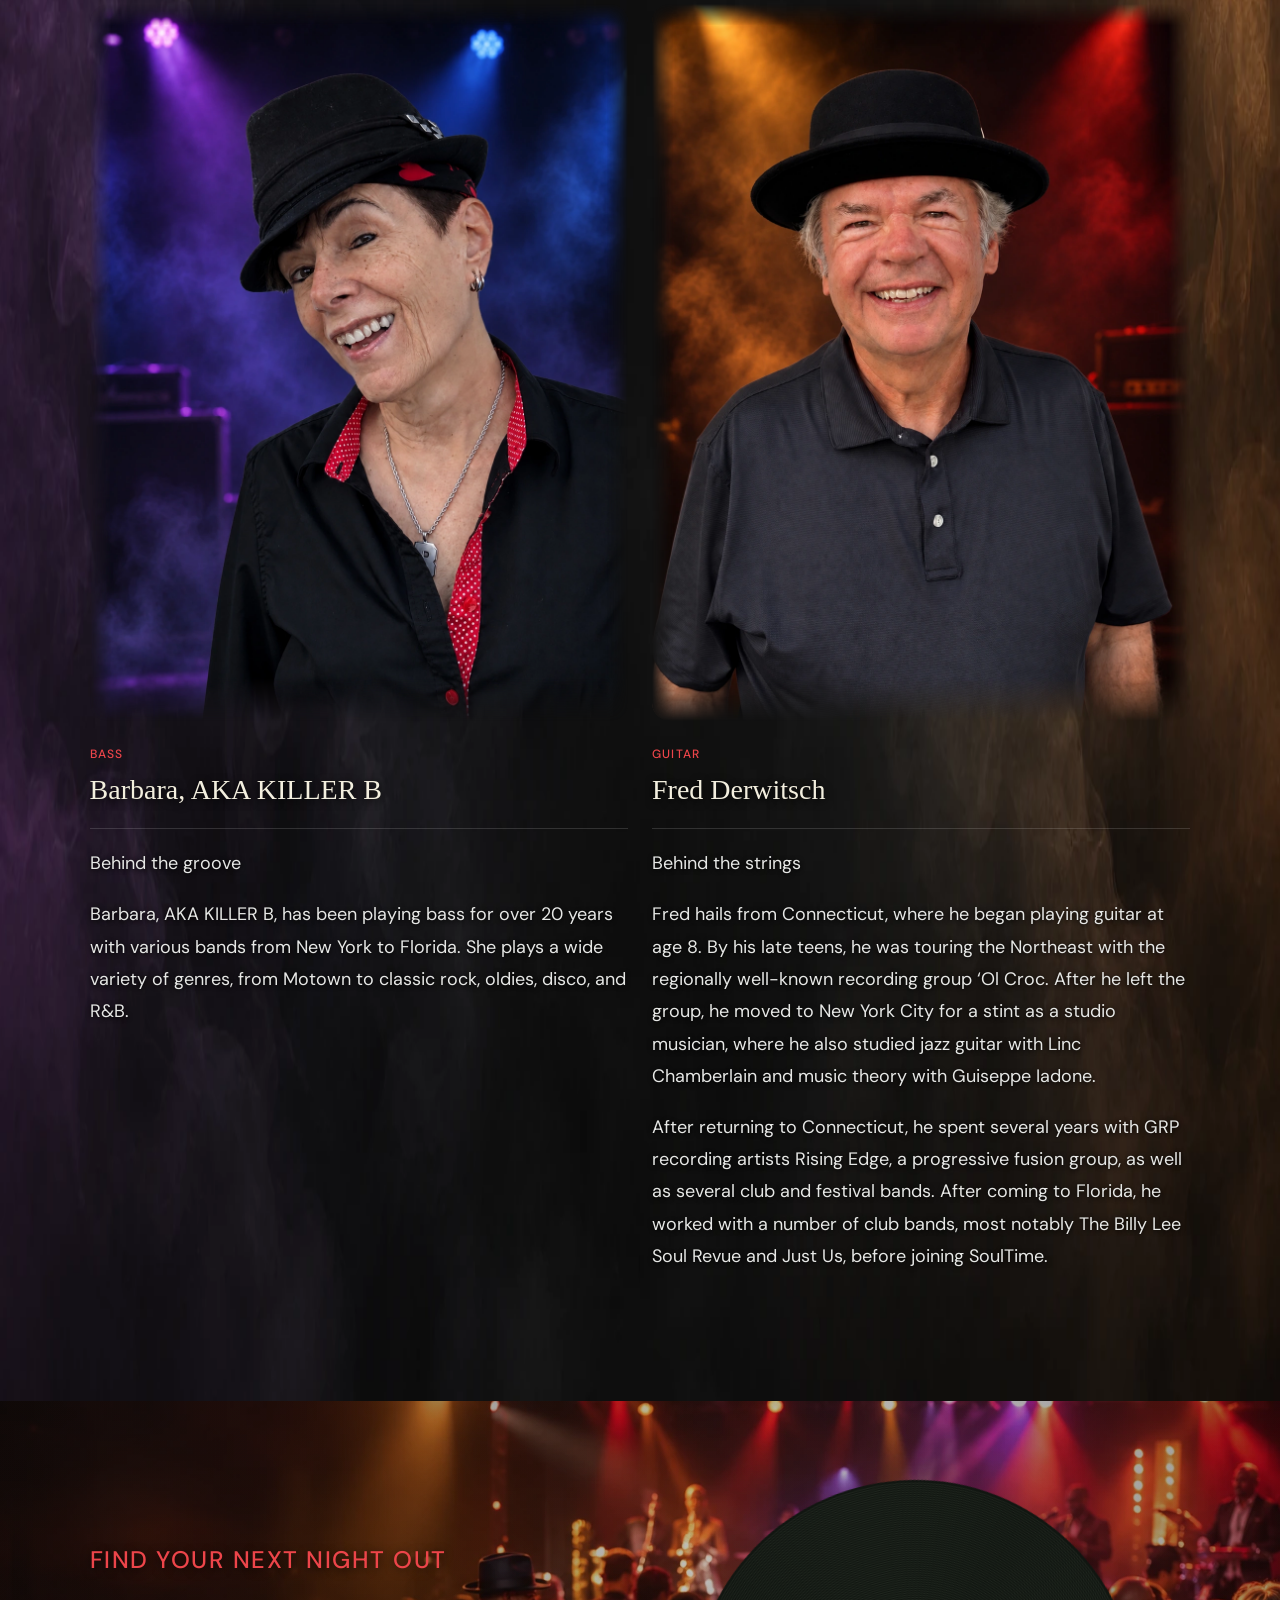
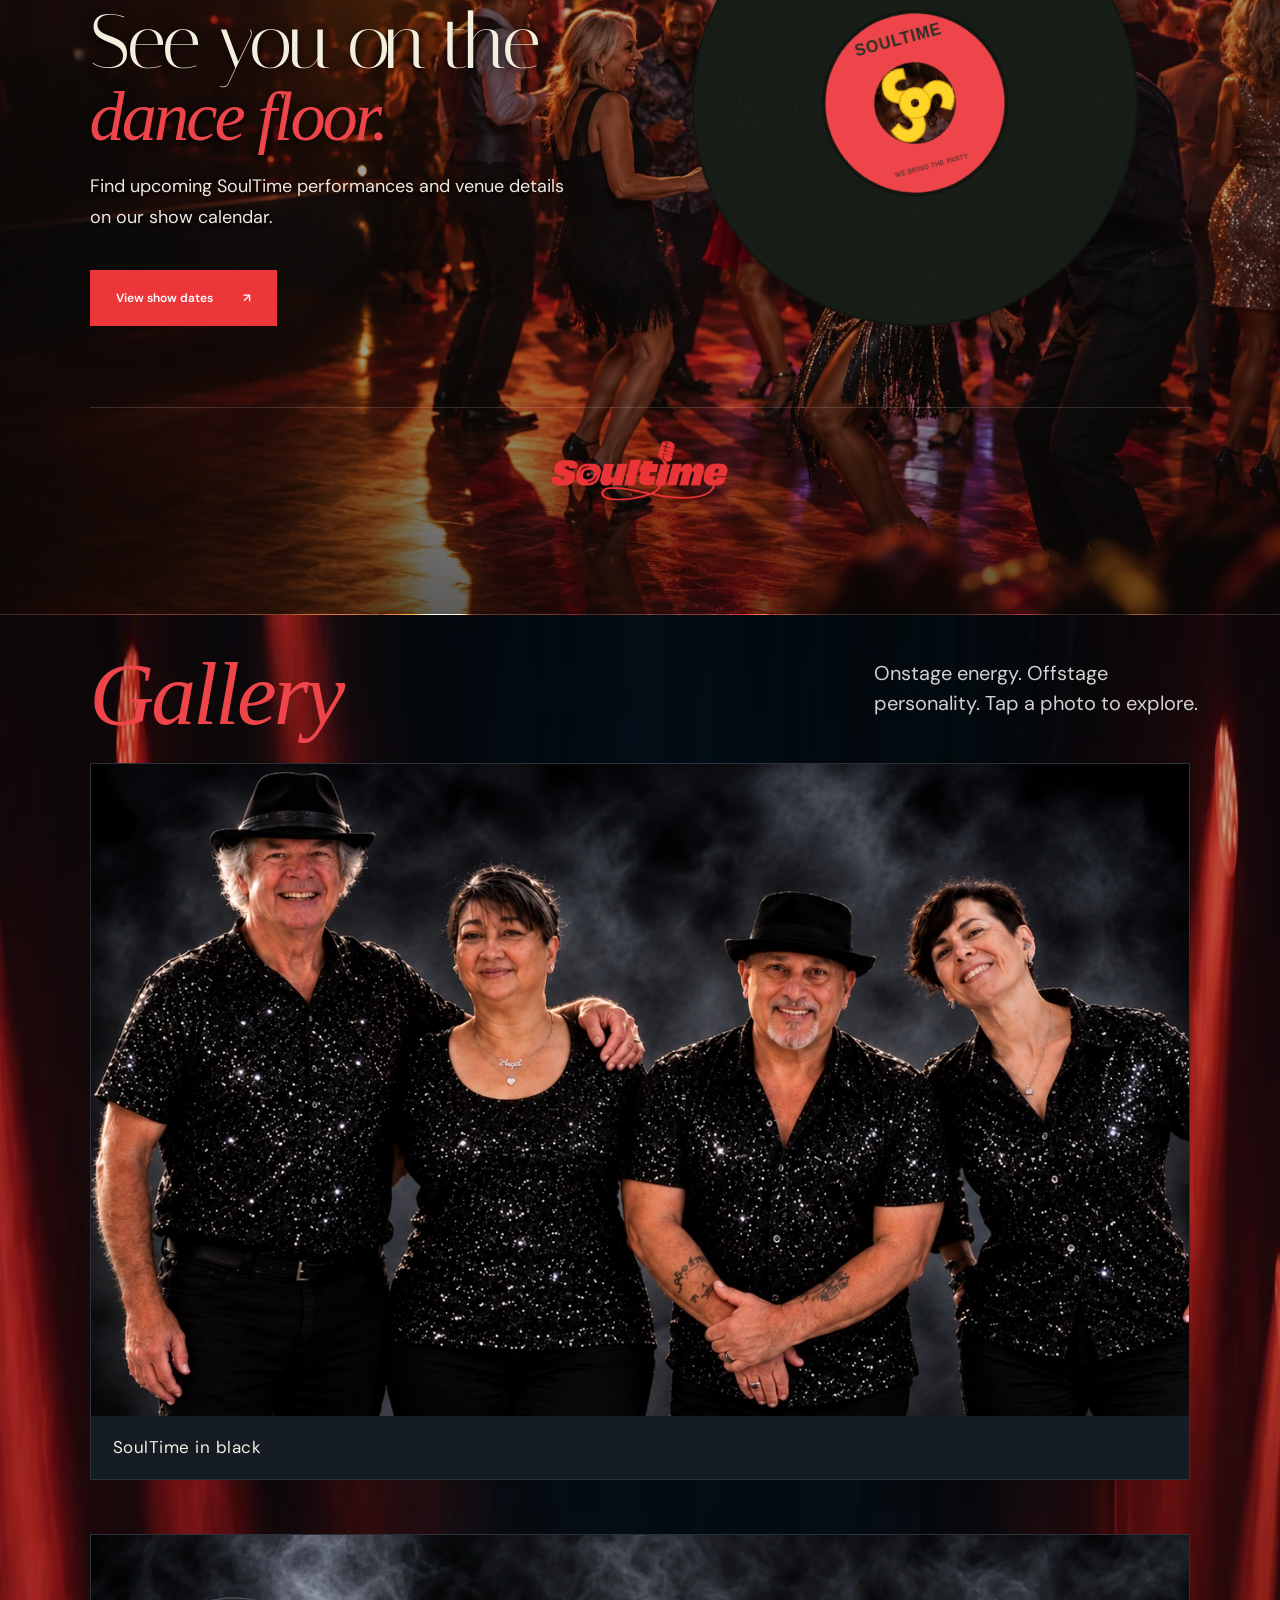
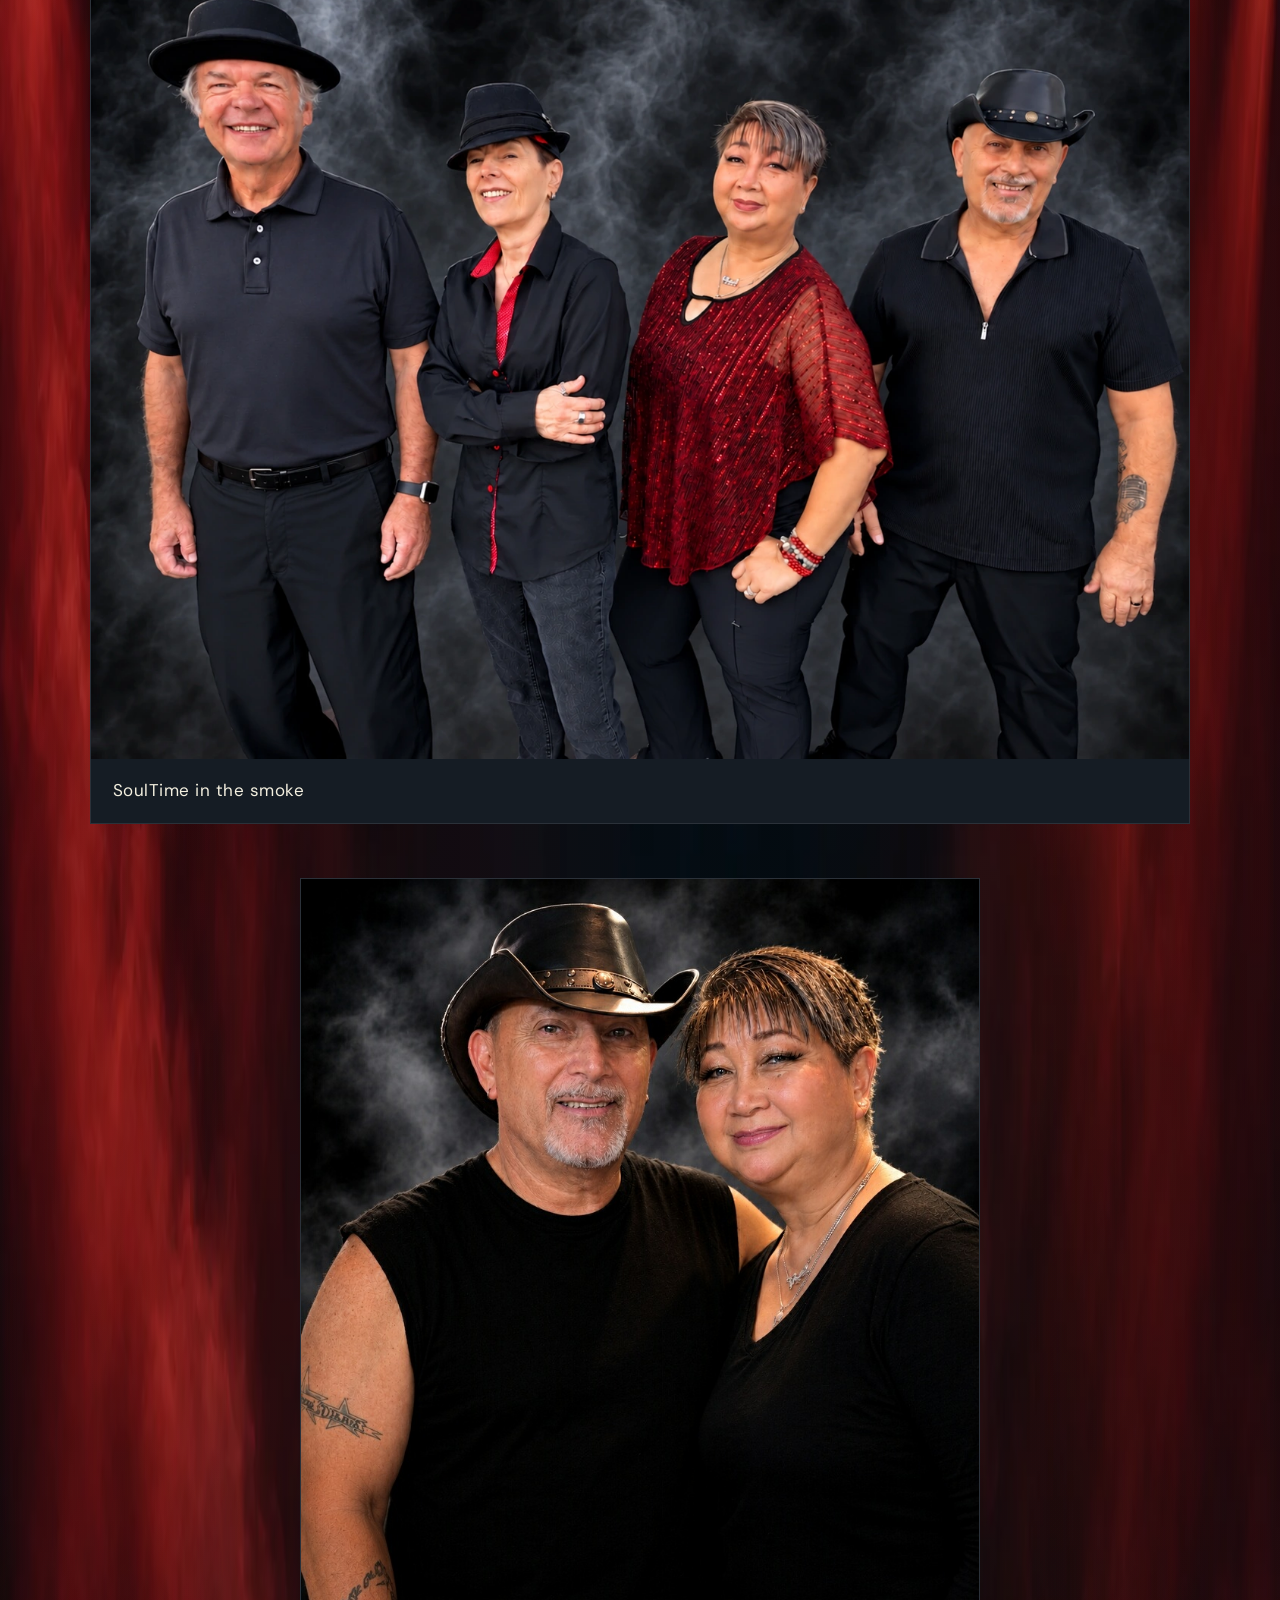
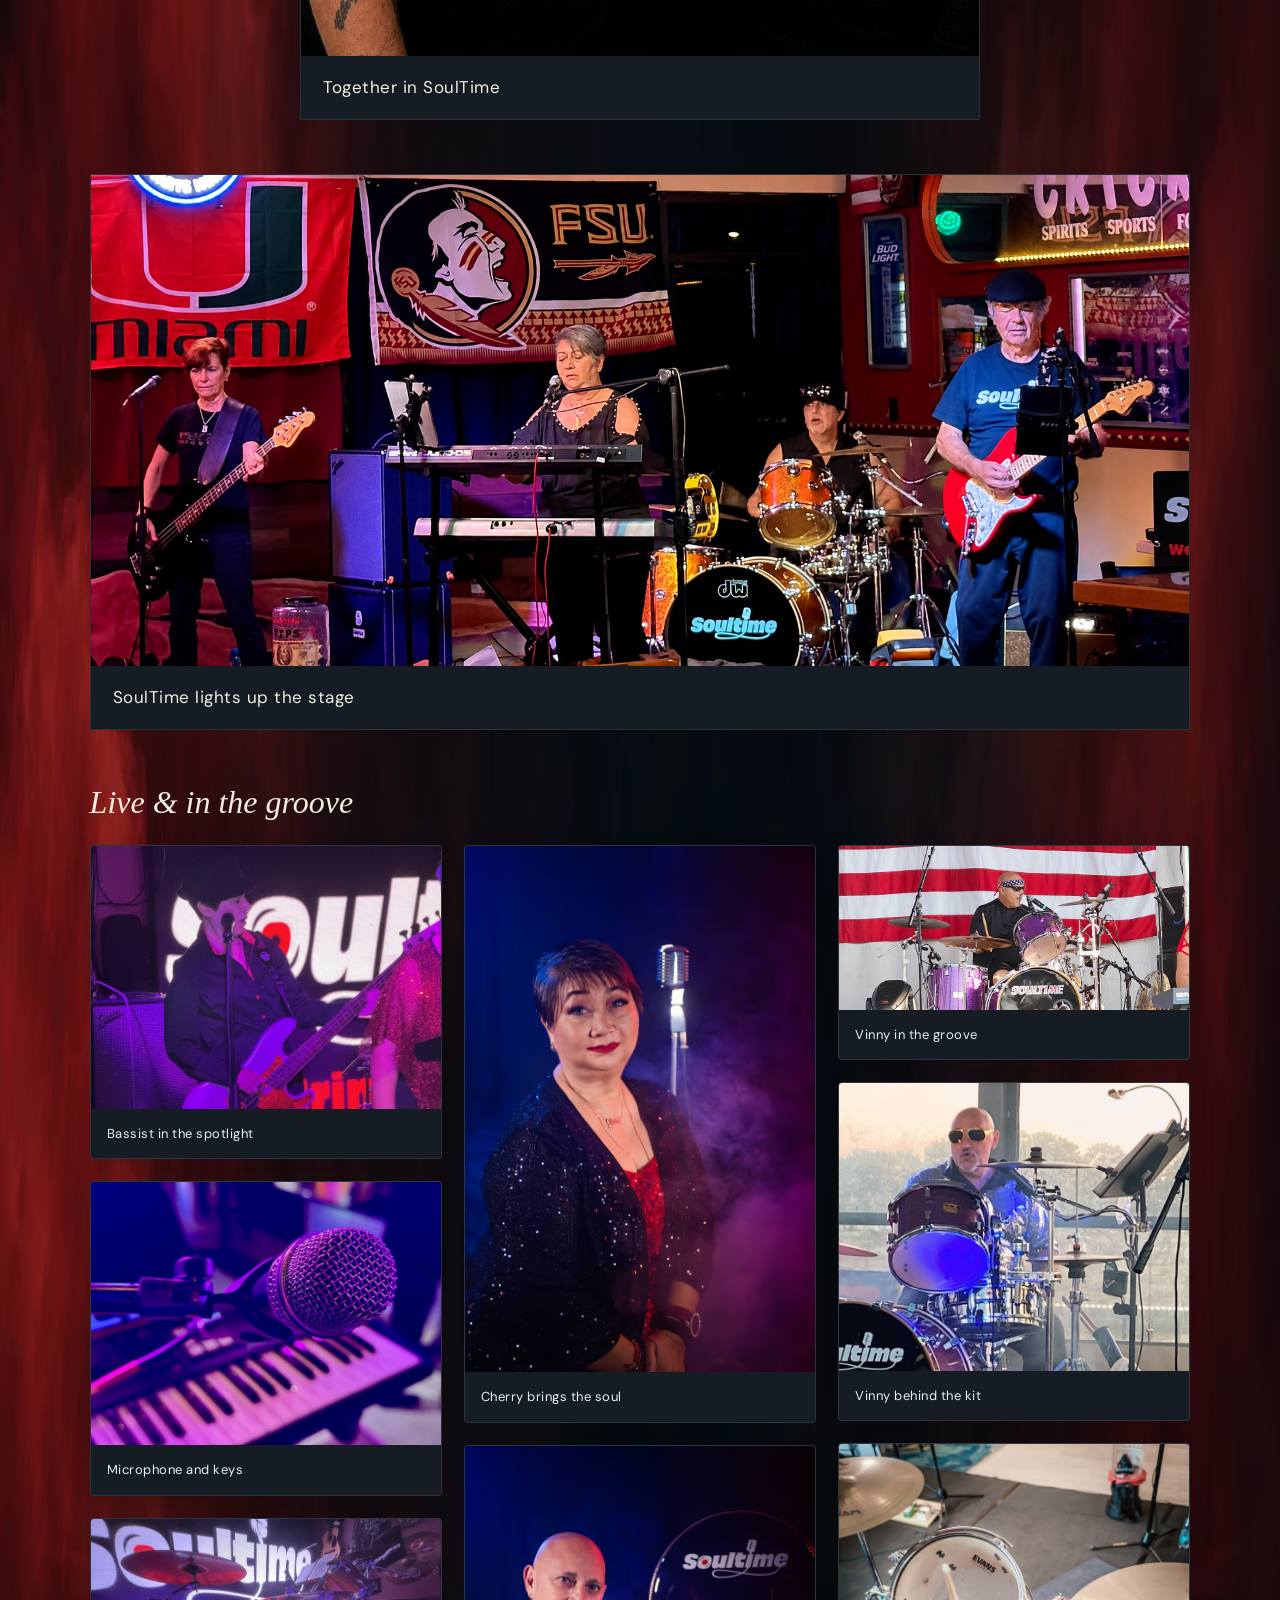
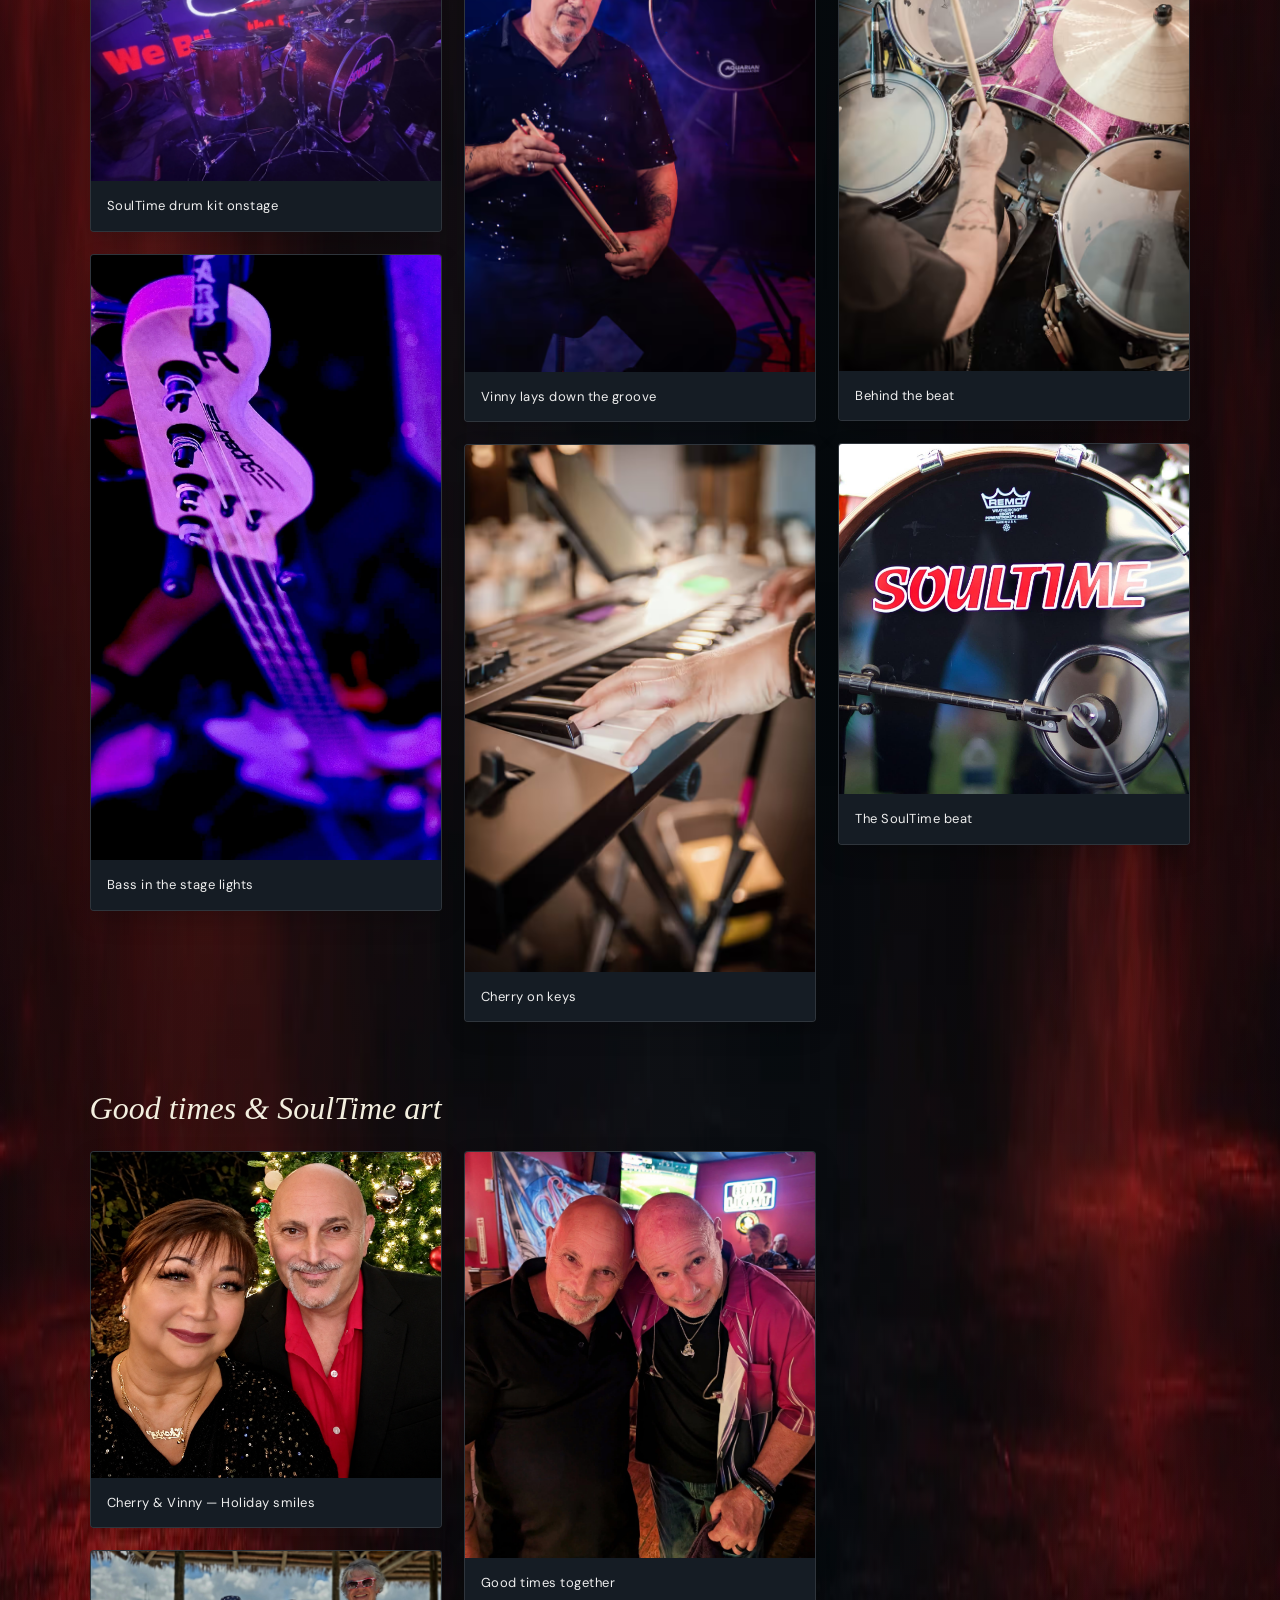
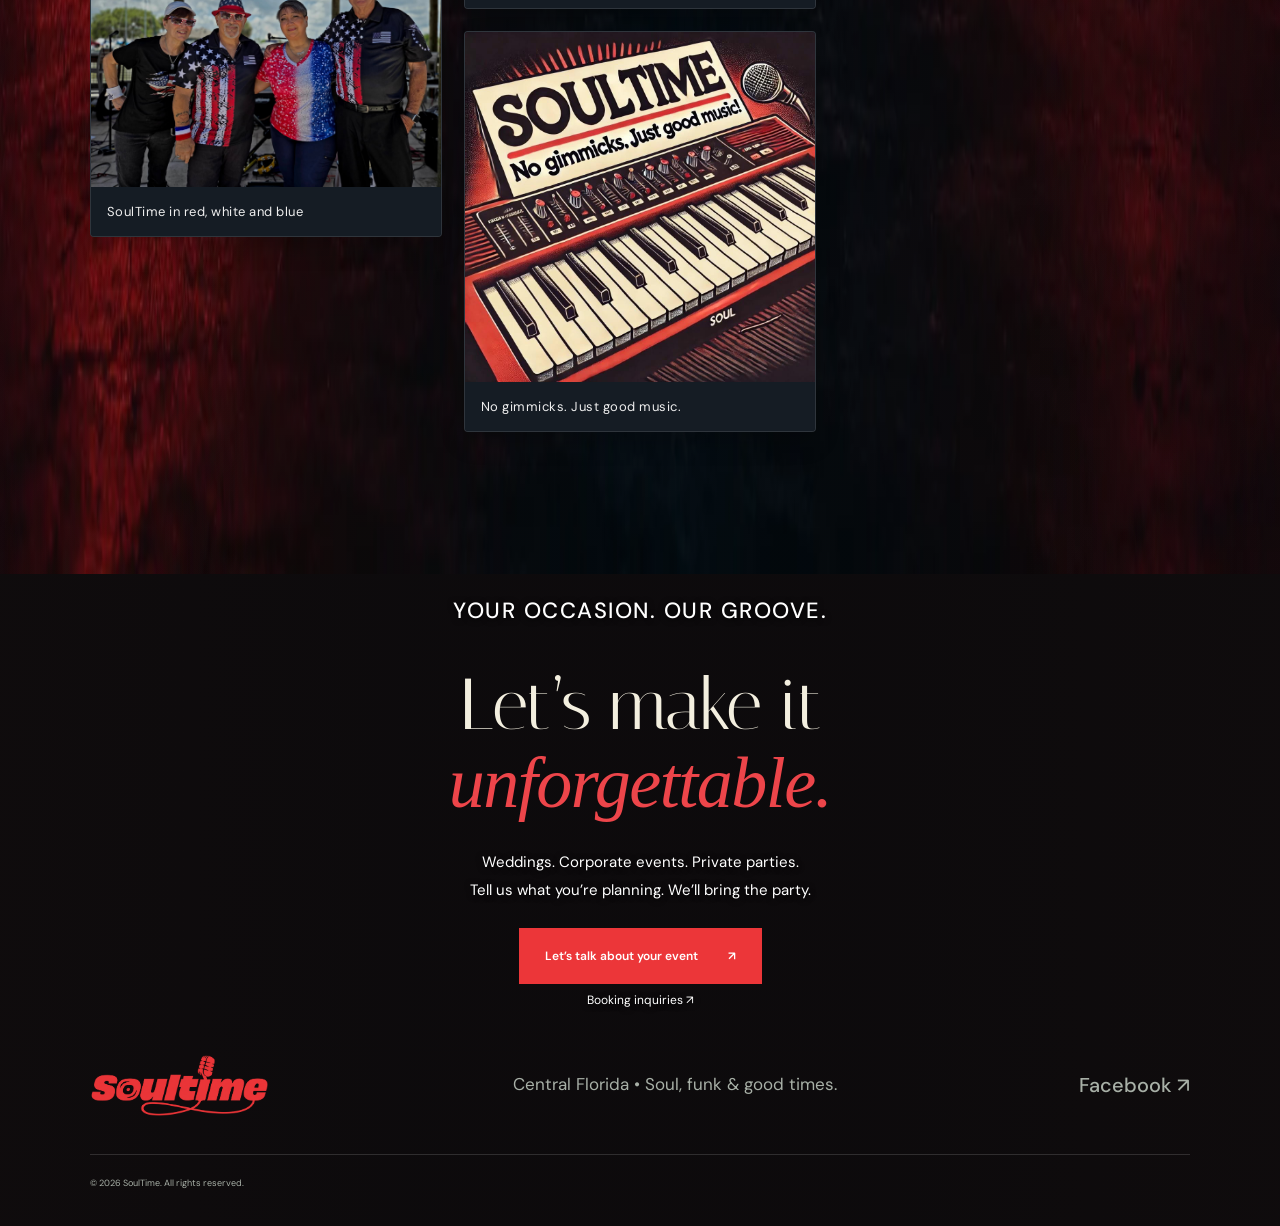
==== commit 9de60126: "Update phone and PC layouts, opening playback, and booking link" ====
--- a/index.html
+++ b/index.html
@@ -30,8 +30,8 @@
  .home-page .hero .hero-description{position:relative;z-index:3;margin:0;padding:28px 6%;transform:none;text-align:center;font-size:18px;line-height:1.6}
  .home-page .hero .hero-bottom{position:relative;inset:auto;margin:0;padding:0 6% 20px;justify-content:center}
 }
-</style><link rel="stylesheet" href="phone.css?v=110"><link rel="stylesheet" href="home-responsive.css?v=266-charcoal-smoke"><link rel="stylesheet" href="booking-background-v192.css"><link rel="stylesheet" href="shows-background-v200.css?v=2-lively-party"><link rel="stylesheet" href="record-adapter-v201.css?v=snug-center-3"><style>#gallery .gallery-duo-portrait{max-width:680px;margin-left:auto;margin-right:auto}</style><link rel="stylesheet" href="band-portraits-20261024.css"><link rel="stylesheet" href="header-navigation.css?v=2-pills"><link rel="stylesheet" href="phone-final.css?v=1"></head>
-<body class="home-page"><a class="skip" href="#main">Skip to content</a><header><a class="wordmark" href="#home" aria-label="SoulTime home — replay opening video"><img class="header-logo" src="assets/soultime-logo-red.png" alt="SoulTime"><small>CENTRAL FLORIDA • LIVE MUSIC</small></a><button class="menu-toggle" aria-label="Open navigation" aria-expanded="false">Menu <span>☰</span></button><nav aria-label="Main navigation"><a href="#members">The band</a><a href="videos.html">Videos</a><a href="#shows">Shows</a><a href="#gallery">Gallery</a><a class="nav-book" href="booking.html">Book SoulTime <span>↗</span></a></nav></header>
+</style><link rel="stylesheet" href="phone.css?v=110"><link rel="stylesheet" href="home-responsive.css?v=266-charcoal-smoke"><link rel="stylesheet" href="booking-background-v192.css"><link rel="stylesheet" href="shows-background-v200.css?v=2-lively-party"><link rel="stylesheet" href="record-adapter-v201.css?v=snug-center-3"><style>#gallery .gallery-duo-portrait{max-width:680px;margin-left:auto;margin-right:auto}</style><link rel="stylesheet" href="band-portraits-20261024.css"><link rel="stylesheet" href="header-navigation.css?v=20261102"><link rel="stylesheet" href="phone-final.css?v=1"></head>
+<body class="home-page"><a class="skip" href="#main">Skip to content</a><header><a class="wordmark" href="#home" aria-label="SoulTime home — replay opening video"><img class="header-logo" src="assets/soultime-logo-red.png" alt="SoulTime"><small>CENTRAL FLORIDA • LIVE MUSIC</small></a><button class="menu-toggle" aria-label="Open navigation" aria-expanded="false">Menu <span>☰</span></button><nav aria-label="Main navigation"><a href="#members">The band</a><a href="videos.html">Videos</a><a href="#shows">Shows</a><a href="#gallery">Gallery</a><a class="nav-book" href="booking.html">Book SoulTime</a></nav></header>
 <main id="main"><section class="hero" id="home"><video autoplay muted playsinline webkit-playsinline preload="auto" class="hero-film" src="assets/home-opening-vocal-dissolve-v214.mp4" poster="assets/opening-poster-smooth-v198.jpg" aria-label="SoulTime performing live"></video><picture><source media="(min-width:1001px) and (hover:hover) and (pointer:fine)" srcset="assets/soultime-home-ending-retouched.webp"><img class="hero-film hero-still" src="assets/soultime-home-ending-retouched.webp" alt="Fred, Barbara, Cherry and Vinny together against a smoky backdrop" style="object-fit:contain;object-position:center;filter:none;background:#080a0b;-webkit-mask-image:linear-gradient(to right,transparent,#000 6%,#000 94%,transparent),linear-gradient(to bottom,transparent,#000 4%,#000 96%,transparent);-webkit-mask-composite:source-in;mask-image:linear-gradient(to right,transparent,#000 6%,#000 94%,transparent),linear-gradient(to bottom,transparent,#000 4%,#000 96%,transparent);mask-composite:intersect"></picture><div class="hero-shade"></div><div class="hero-copy"><div class="hero-headline"><h1><span class="opening-script">Good music.<br>Great nights.<br></span><img class="hero-logo" src="assets/soultime-logo-red.png" alt="SoulTime"></h1></div><p class="hero-description">The songs you love. The groove you feel.<br>Central Florida’s feel-good dance band.</p></div><div class="hero-bottom"><span>FOUR MUSICIANS. ONE UNMISTAKABLE GROOVE.</span></div></section>
 <div class="genre-strip"><span>SOUL</span><i>✦</i><span>FUNK</span><i>✦</i><span>DISCO</span><i>✦</i><span>MOTOWN</span><i>✦</i><span>FEEL-GOOD HITS</span></div>
 <section class="section about" id="about"><div class="about-image"><img src="assets/soultime-red-glitter-v266.webp" alt="The four SoulTime band members in sparkling red outfits against a smoky backdrop" loading="lazy"><span class="image-note">THE PEOPLE BEHIND THE PARTY</span></div><div class="about-copy"><p class="eyebrow meet-soultime">Meet SoulTime</p><h2>A little vintage.<br>A lot of <em>soul.</em></h2><p>SoulTime brings together four experienced musicians for an energetic dance-band experience. Led by a female vocalist, with every member contributing vocals, the group has entertained Central Florida audiences for about a decade.</p><p>Their repertoire celebrates familiar favorites, from soul, funk, disco, and Motown to newer hits, with a special affection for vintage sounds. Recognizable songs and a strong dance groove keep the energy moving from one crowd favorite to the next.</p><p>From corporate gatherings and fairs to after-parties, private celebrations, weddings, and club appearances, SoulTime pairs polished sound with a professional approach. The band can also consider travel when the event is a good fit.</p><p>Ready for a night of dancing, familiar hits, and good company? SoulTime brings the music and the energy to turn your occasion into a party.</p></div></section>
@@ -46,4 +46,4 @@
 <section class="section gallery" id="gallery"><div class="section-heading"><div><h2 class="gallery-title">Gallery</h2></div><p class="gallery-intro">Onstage energy. Offstage personality. Tap a photo to explore.</p></div><div class="gallery-feature"><button aria-label="Enlarge photo: SoulTime in black" class="photo uploaded-gallery-photo" data-image="assets/soultime-black-shirt-group.jpeg" data-caption="SoulTime in black"><img src="assets/soultime-black-shirt-group.jpeg" alt="The four SoulTime musicians together in black shirts" loading="lazy"><span>SoulTime in black</span></button></div><div class="gallery-feature"><button aria-label="Enlarge photo: SoulTime in the smoke" class="photo uploaded-gallery-photo" data-image="assets/soultime-home-ending-retouched.webp" data-caption="SoulTime in the smoke"><img src="assets/soultime-home-ending-retouched.webp" alt="The four SoulTime band members together against a dark smoky backdrop" loading="lazy" width="1448" height="1086"><span>SoulTime in the smoke</span></button></div><div class="gallery-feature gallery-duo-portrait"><button aria-label="Enlarge photo: Together in SoulTime" class="photo uploaded-gallery-photo" data-image="assets/soultime-duo-portrait.jpeg" data-caption="Together in SoulTime"><img src="assets/soultime-duo-portrait.jpeg" alt="A SoulTime duo portrait against a smoky dark backdrop" loading="lazy" width="894" height="1024"><span>Together in SoulTime</span></button></div><div class="gallery-feature"><button aria-label="Enlarge photo: SoulTime lights up the stage" class="photo uploaded-gallery-photo" data-image="assets/soultime-gallery-1415-lighting-corrected.png" data-caption="SoulTime lights up the stage"><img src="assets/soultime-gallery-1415-lighting-corrected.png" alt="SoulTime performing together onstage" loading="lazy" width="1877" height="838"><span>SoulTime lights up the stage</span></button></div><div class="gallery-group"><h3>Live &amp; in the groove</h3><div class="gallery-grid"><button aria-label="Enlarge photo: Bassist in the spotlight" class="photo uploaded-gallery-photo" data-image="assets/soultime-bassist-purple-stage.webp" data-caption="Bassist in the spotlight"><img src="assets/soultime-bassist-purple-stage.webp" alt="SoulTime bassist performing under purple stage lights in front of the band logo" loading="lazy" width="1536" height="1152"><span>Bassist in the spotlight</span></button><button aria-label="Enlarge photo: Microphone and keys" class="photo uploaded-gallery-photo" data-image="assets/soultime-microphone-keys.webp" data-caption="Microphone and keys"><img src="assets/soultime-microphone-keys.webp" alt="Close-up of a microphone above a keyboard under purple and blue stage lights" loading="lazy" width="1536" height="1152"><span>Microphone and keys</span></button><button aria-label="Enlarge photo: SoulTime drum kit onstage" class="photo uploaded-gallery-photo" data-image="assets/soultime-drum-kit-stage.webp" data-caption="SoulTime drum kit onstage"><img src="assets/soultime-drum-kit-stage.webp" alt="SoulTime drum kit under purple stage lights with the band logo behind it" loading="lazy" width="1536" height="1152"><span>SoulTime drum kit onstage</span></button><button aria-label="Enlarge photo: Bass in the stage lights" class="photo uploaded-gallery-photo" data-image="assets/bass-purple-stage.webp" data-caption="Bass in the stage lights"><img src="assets/bass-purple-stage.webp" alt="Close-up of a bass guitar under purple and blue stage lighting" loading="lazy" width="1109" height="1917"><span>Bass in the stage lights</span></button><button aria-label="Enlarge photo: Cherry brings the soul" class="photo wide" data-image="assets/singer.avif" data-caption="Cherry brings the soul"><img src="assets/singer.avif" alt="Cherry singing live" loading="lazy" width="719" height="1080"><span>Cherry brings the soul</span></button><button aria-label="Enlarge photo: Vinny lays down the groove" class="photo soul-gallery-photo" data-image="assets/gallery-vinny.avif" data-caption="Vinny lays down the groove"><img src="assets/gallery-vinny.avif" alt="Vinny Vicidomine with the SoulTime bass drum" loading="lazy" width="719" height="1080"><span>Vinny lays down the groove</span></button><button aria-label="Enlarge photo: Cherry on keys" class="photo soul-gallery-photo" data-image="assets/gallery-keys.avif" data-caption="Cherry on keys"><img src="assets/gallery-keys.avif" alt="Cherry on keys" loading="lazy" width="719" height="1080"><span>Cherry on keys</span></button><button aria-label="Enlarge photo: Vinny in the groove" class="photo uploaded-gallery-photo" data-image="assets/soultime-gallery-1404.jpeg" data-caption="Vinny in the groove"><img src="assets/soultime-gallery-1404.jpeg" alt="Vinny live on drums" loading="lazy" width="2048" height="956"><span>Vinny in the groove</span></button><button aria-label="Enlarge photo: Vinny behind the kit" class="photo uploaded-gallery-photo" data-image="assets/soultime-gallery-1416.jpeg" data-caption="Vinny behind the kit"><img src="assets/soultime-gallery-1416.jpeg" alt="Vinny playing drums live" loading="lazy" width="1631" height="1340"><span>Vinny behind the kit</span></button><button aria-label="Enlarge photo: Behind the beat" class="photo soul-gallery-photo" data-image="assets/drums.avif" data-caption="Behind the beat"><img src="assets/drums.avif" alt="Pink drum kit during a performance" loading="lazy" width="719" height="1080"><span>Behind the beat</span></button><button aria-label="Enlarge photo: The SoulTime beat" class="photo uploaded-gallery-photo" data-image="assets/soultime-gallery-1414.jpeg" data-caption="The SoulTime beat"><img src="assets/soultime-gallery-1414.jpeg" alt="SoulTime logo on the bass drum" loading="lazy" width="1365" height="1365"><span>The SoulTime beat</span></button></div></div><div class="gallery-group"><h3>Good times &amp; SoulTime art</h3><div class="gallery-grid"><button aria-label="Enlarge photo: Cherry and Vinny — Holiday smiles" class="photo uploaded-gallery-photo" data-image="assets/cherry-vinny-holiday-enhanced-v216.png" data-caption="Cherry &amp; Vinny — Holiday smiles"><img src="assets/cherry-vinny-holiday-enhanced-v216.png" alt="Cherry and Vinny together beside a decorated Christmas tree" loading="lazy" width="1300" height="1209"><span>Cherry &amp; Vinny — Holiday smiles</span></button><button aria-label="Enlarge photo: SoulTime in red, white and blue" class="photo uploaded-gallery-photo" data-image="assets/soultime-red-white-blue-v204.jpeg" data-caption="SoulTime in red, white and blue"><img src="assets/soultime-red-white-blue-v204.jpeg" alt="Four SoulTime musicians together in red, white and blue outfits" loading="lazy" width="1600" height="1075"><span>SoulTime in red, white and blue</span></button><button aria-label="Enlarge photo: Good times together" class="photo uploaded-gallery-photo" data-image="assets/soultime-gallery-1400.jpeg" data-caption="Good times together"><img src="assets/soultime-gallery-1400.jpeg" alt="Good times together" loading="lazy" width="1766" height="2048"><span>Good times together</span></button><button aria-label="Enlarge photo: No gimmicks. Just good music." class="photo uploaded-gallery-photo" data-image="assets/soultime-gallery-1417.jpeg" data-caption="No gimmicks. Just good music."><img src="assets/soultime-gallery-1417.jpeg" alt="SoulTime keyboard and microphone illustration" loading="lazy" width="1024" height="1024"><span>No gimmicks. Just good music.</span></button></div></div></section>
 <div class="booking-scene"><picture class="booking-scene-image" aria-hidden="true"><source media="(max-width:680px)" srcset="assets/booking-evening-dance-floor-phone-v187.webp"><img src="assets/booking-evening-dance-floor-v187.webp" alt="" decoding="async"></picture><section class="booking section" id="booking"><p class="eyebrow">Your occasion. Our groove.</p><div class="booking-copy"><h2><span>Let’s make it<br><em>unforgettable.</em></span></h2><p>Weddings. Corporate events. Private parties.<br>Tell us what you’re planning. We’ll bring the party.</p></div><div class="booking-actions"><a class="button gold" href="booking.html#booking-form">Let’s talk about your event <span>↗</span></a></div><a class="email" href="booking.html#booking-form">Booking inquiries ↗</a></section>
 <footer><a class="wordmark" href="#home" aria-label="SoulTime home"><img class="footer-logo" src="assets/soultime-logo-red.png" alt="SoulTime"></a><span class="footer-tagline">Central Florida • Soul, funk & good times.</span><div><a href="https://www.facebook.com/SoultimeDanceBand/" target="_blank" rel="noopener">Facebook ↗</a></div><p>© <span id="year">2026</span> SoulTime. All rights reserved.</p></footer></div></main>
-<dialog id="media-dialog"><button class="dialog-close" aria-label="Close viewer">✕</button><div id="dialog-content"></div><p id="dialog-caption"></p></dialog><script src="opening-final.js?v=253"></script><script src="app.js?v=168"></script><script src="home-navigation.js?v=158"></script><script src="band-stage-sizing.js?v=167"></script><script src="opening-fit.js?v=253"></script></body></html>
+<dialog id="media-dialog"><button class="dialog-close" aria-label="Close viewer">✕</button><div id="dialog-content"></div><p id="dialog-caption"></p></dialog><script src="opening-final.js?v=20261102"></script><script src="app.js?v=168"></script><script src="home-navigation.js?v=158"></script><script src="band-stage-sizing.js?v=167"></script><script src="opening-fit.js?v=253"></script></body></html>
--- a/home-responsive.css
+++ b/home-responsive.css
@@ -312,7 +312,7 @@
  body.home-page .hero .opening-script{position:relative;top:8px;left:12px}
 }
 
-/* Restore softly faded stage drapes beside the complete opening band portrait. */
+/* Keep the portrait opaque over both outer arms; fade only the empty image edges. */
 body.home-page .hero > picture{
  position:absolute;inset:0 0 auto;height:56.25vw;z-index:0;pointer-events:none;
  background:linear-gradient(#03060dd6,#03060dd6),url('assets/continuous-curtain-v224.png') center/cover no-repeat;
@@ -323,8 +323,8 @@
  inset:0 auto auto 50%;width:auto;height:100%;max-width:100%;aspect-ratio:auto;
  transform:translateX(-50%);object-fit:contain;object-position:center;
  background:transparent!important;
- -webkit-mask-image:linear-gradient(to right,transparent,#000 7%,#000 93%,transparent)!important;
- mask-image:linear-gradient(to right,transparent,#000 7%,#000 93%,transparent)!important;
+ -webkit-mask-image:linear-gradient(to right,transparent,#000 .4%,#000 99.6%,transparent)!important;
+ mask-image:linear-gradient(to right,transparent,#000 .4%,#000 99.6%,transparent)!important;
 }
 @media(min-width:1001px) and (hover:hover) and (pointer:fine){
  body.home-page .hero > picture{height:var(--opening-media-height)}
--- a/header-navigation.css
+++ b/header-navigation.css
@@ -36,3 +36,16 @@
 /* Pill-shaped navigation; keep the booking button rectangular. */
 body > header nav a:not(.nav-book),
 body.home-page > header nav a:not(.nav-book){border-radius:999px}
+
+/* Keep navigation and embedded media within phone, tablet and PC screens. */
+@media(min-width:681px) and (max-width:1100px){
+ body > header,body.home-page > header{flex-wrap:wrap;gap:16px}
+ body > header nav,body.home-page > header nav{flex-wrap:wrap;justify-content:center;max-width:100%}
+}
+.video-library,.video-card,.video-player{min-width:0;max-width:100%}
+.video-player iframe{display:block;width:100%;max-width:100%;aspect-ratio:16/9;height:auto}
+@media(max-width:680px){
+ body > header nav.open,body.home-page > header nav.open{max-width:100%;box-sizing:border-box}
+ body > header nav a,body.home-page > header nav a{min-height:44px;box-sizing:border-box}
+ .video-library{grid-template-columns:minmax(0,1fr)}
+}
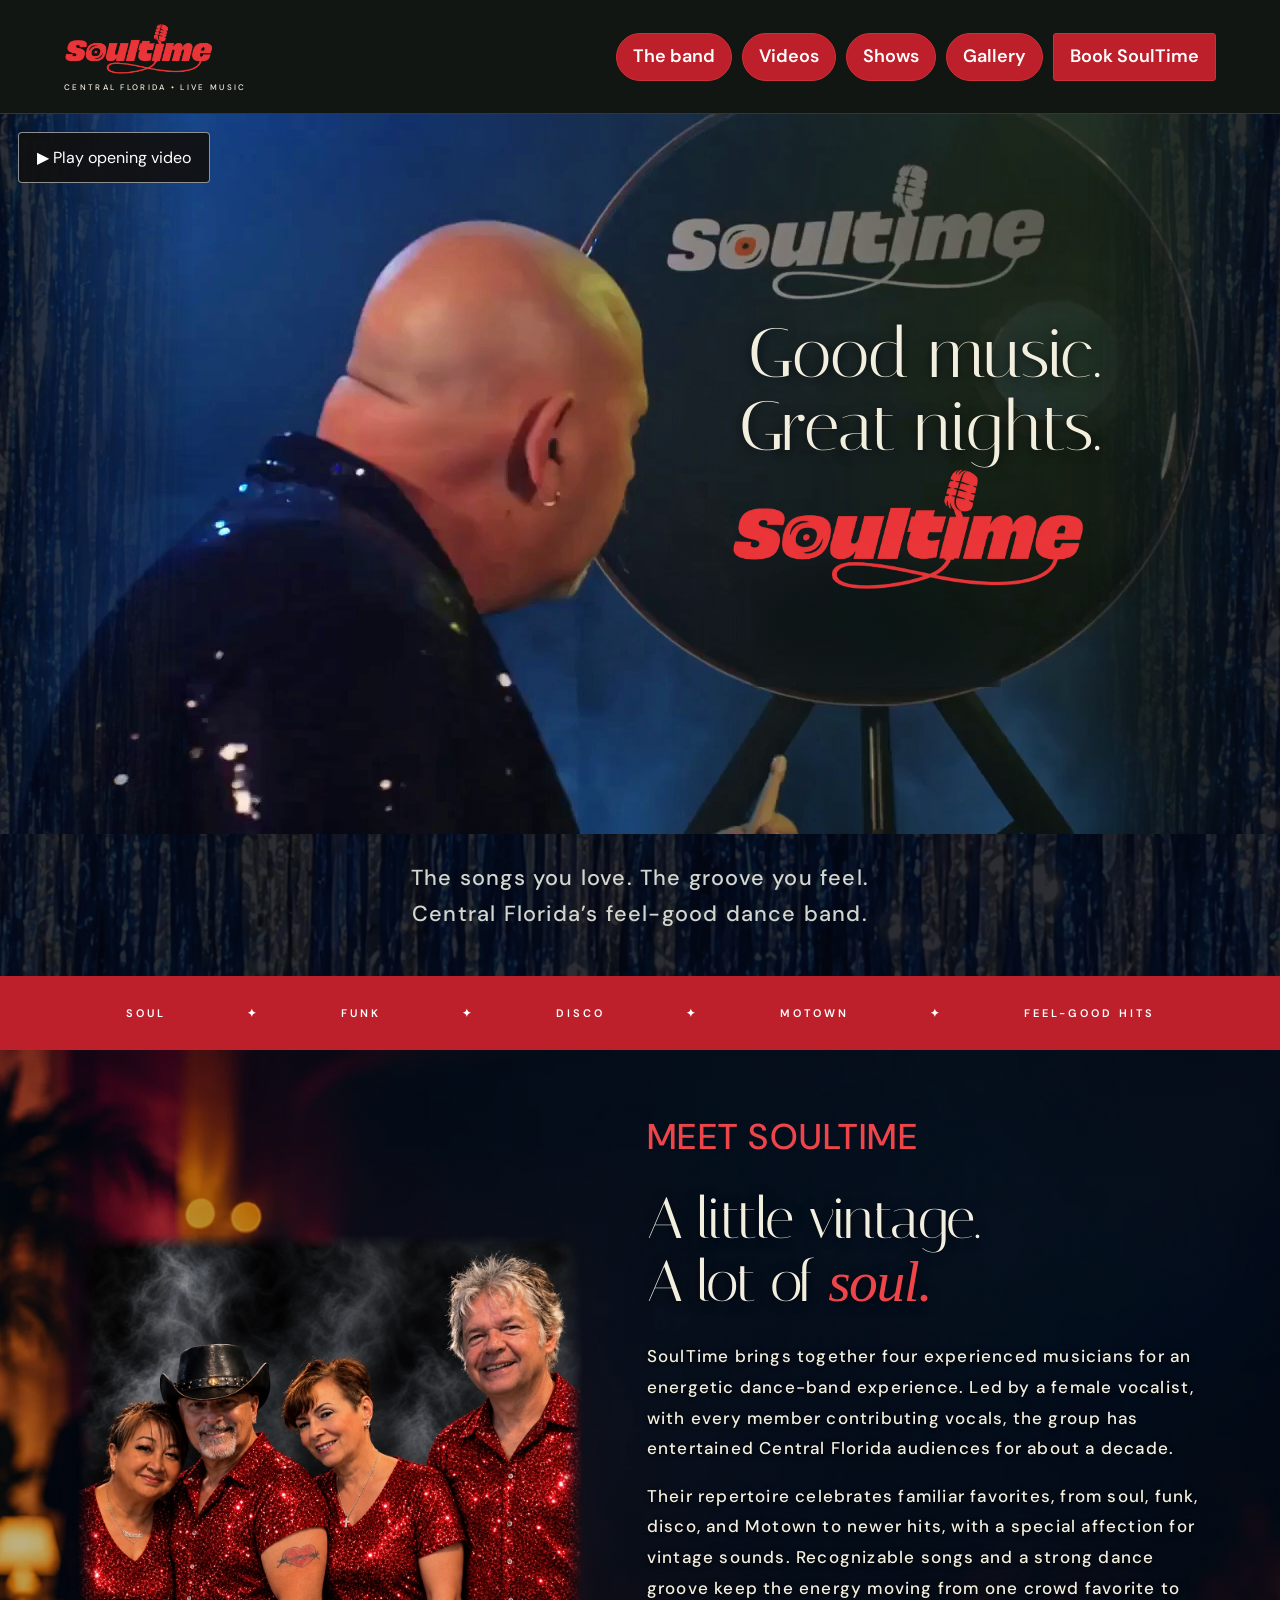
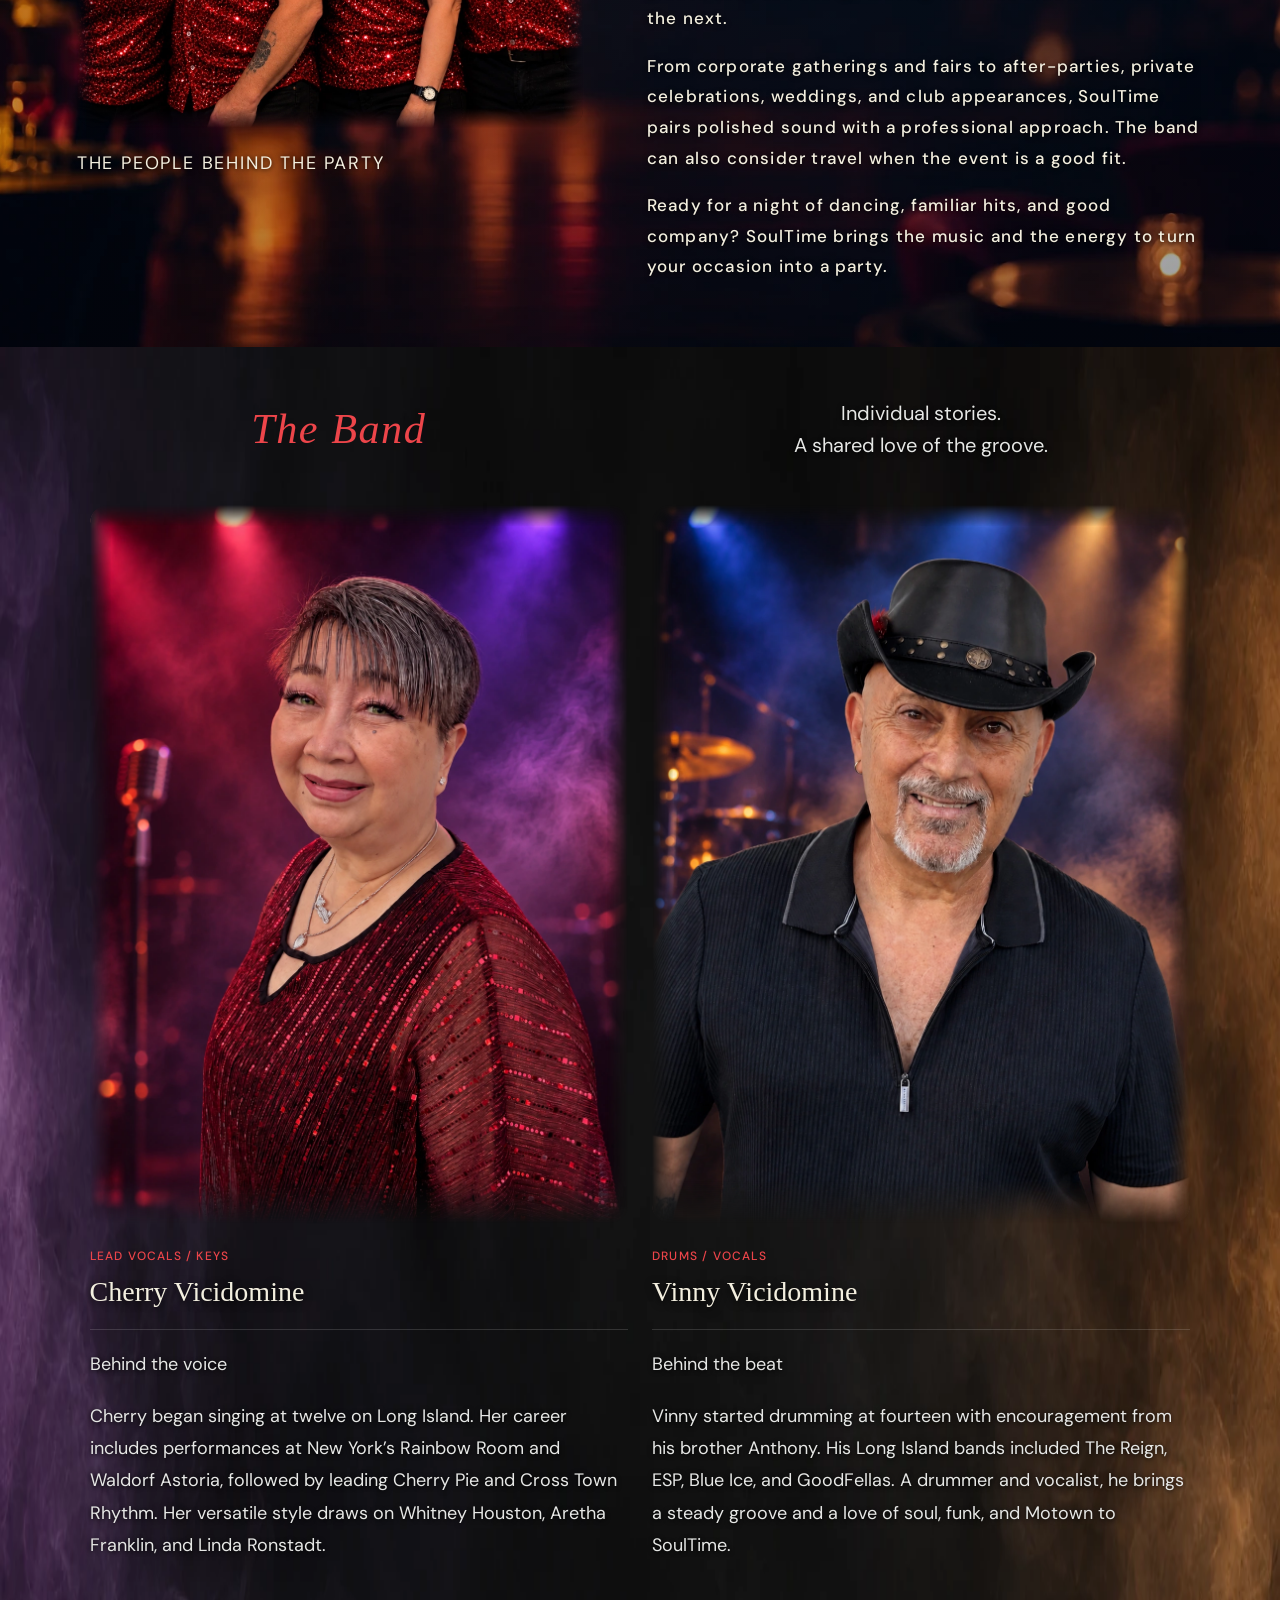
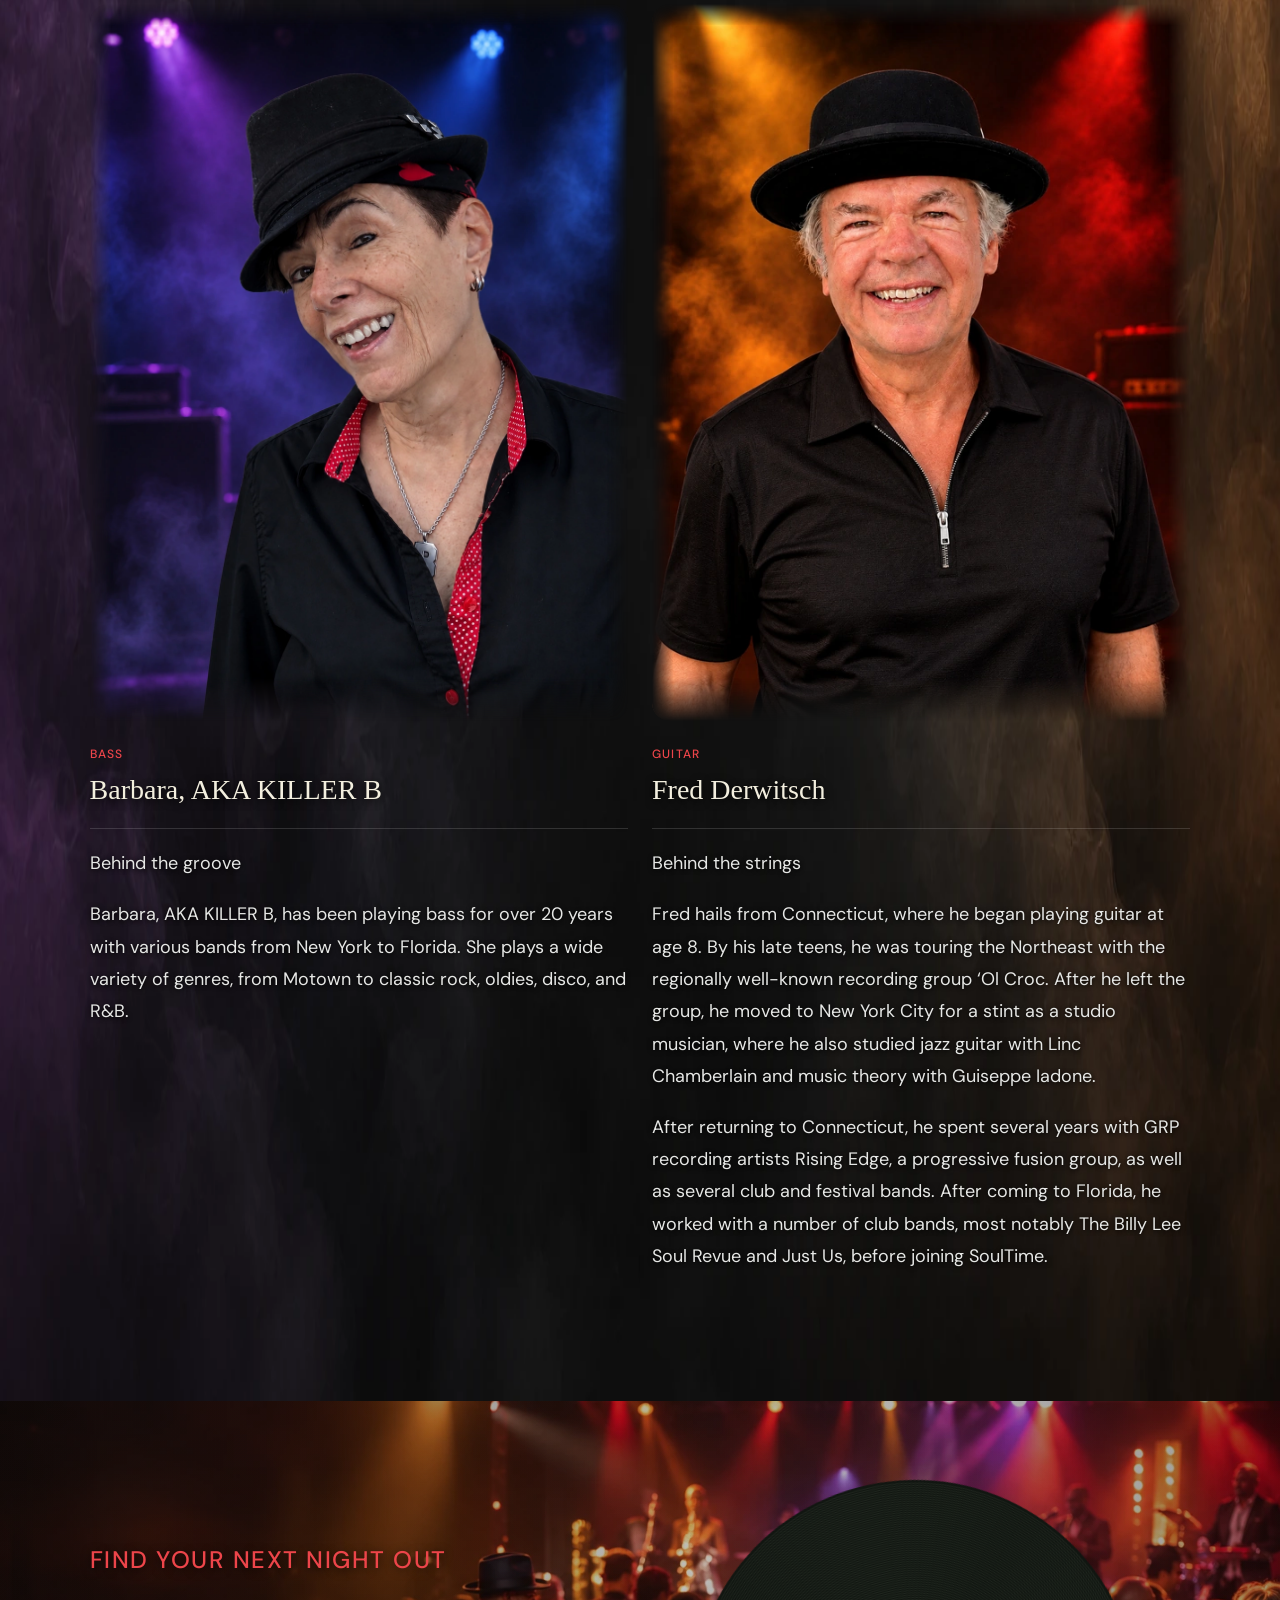
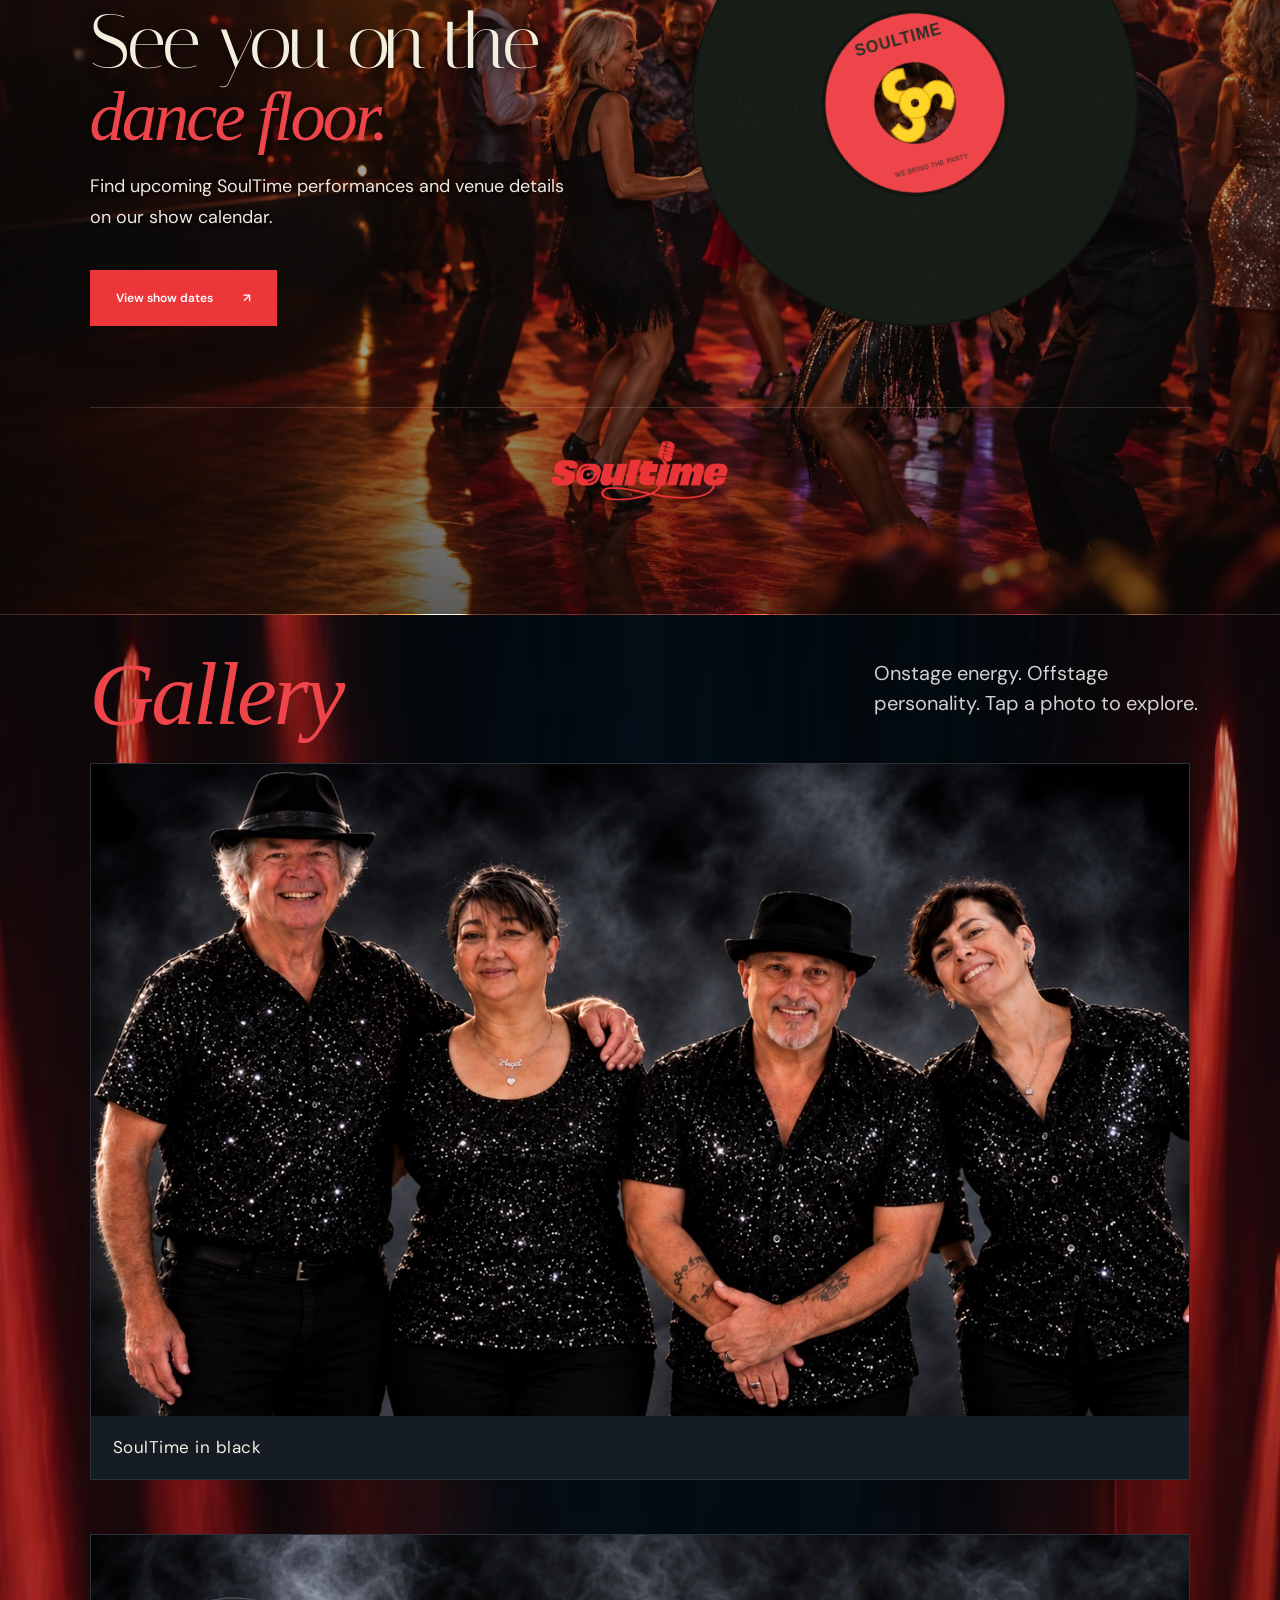
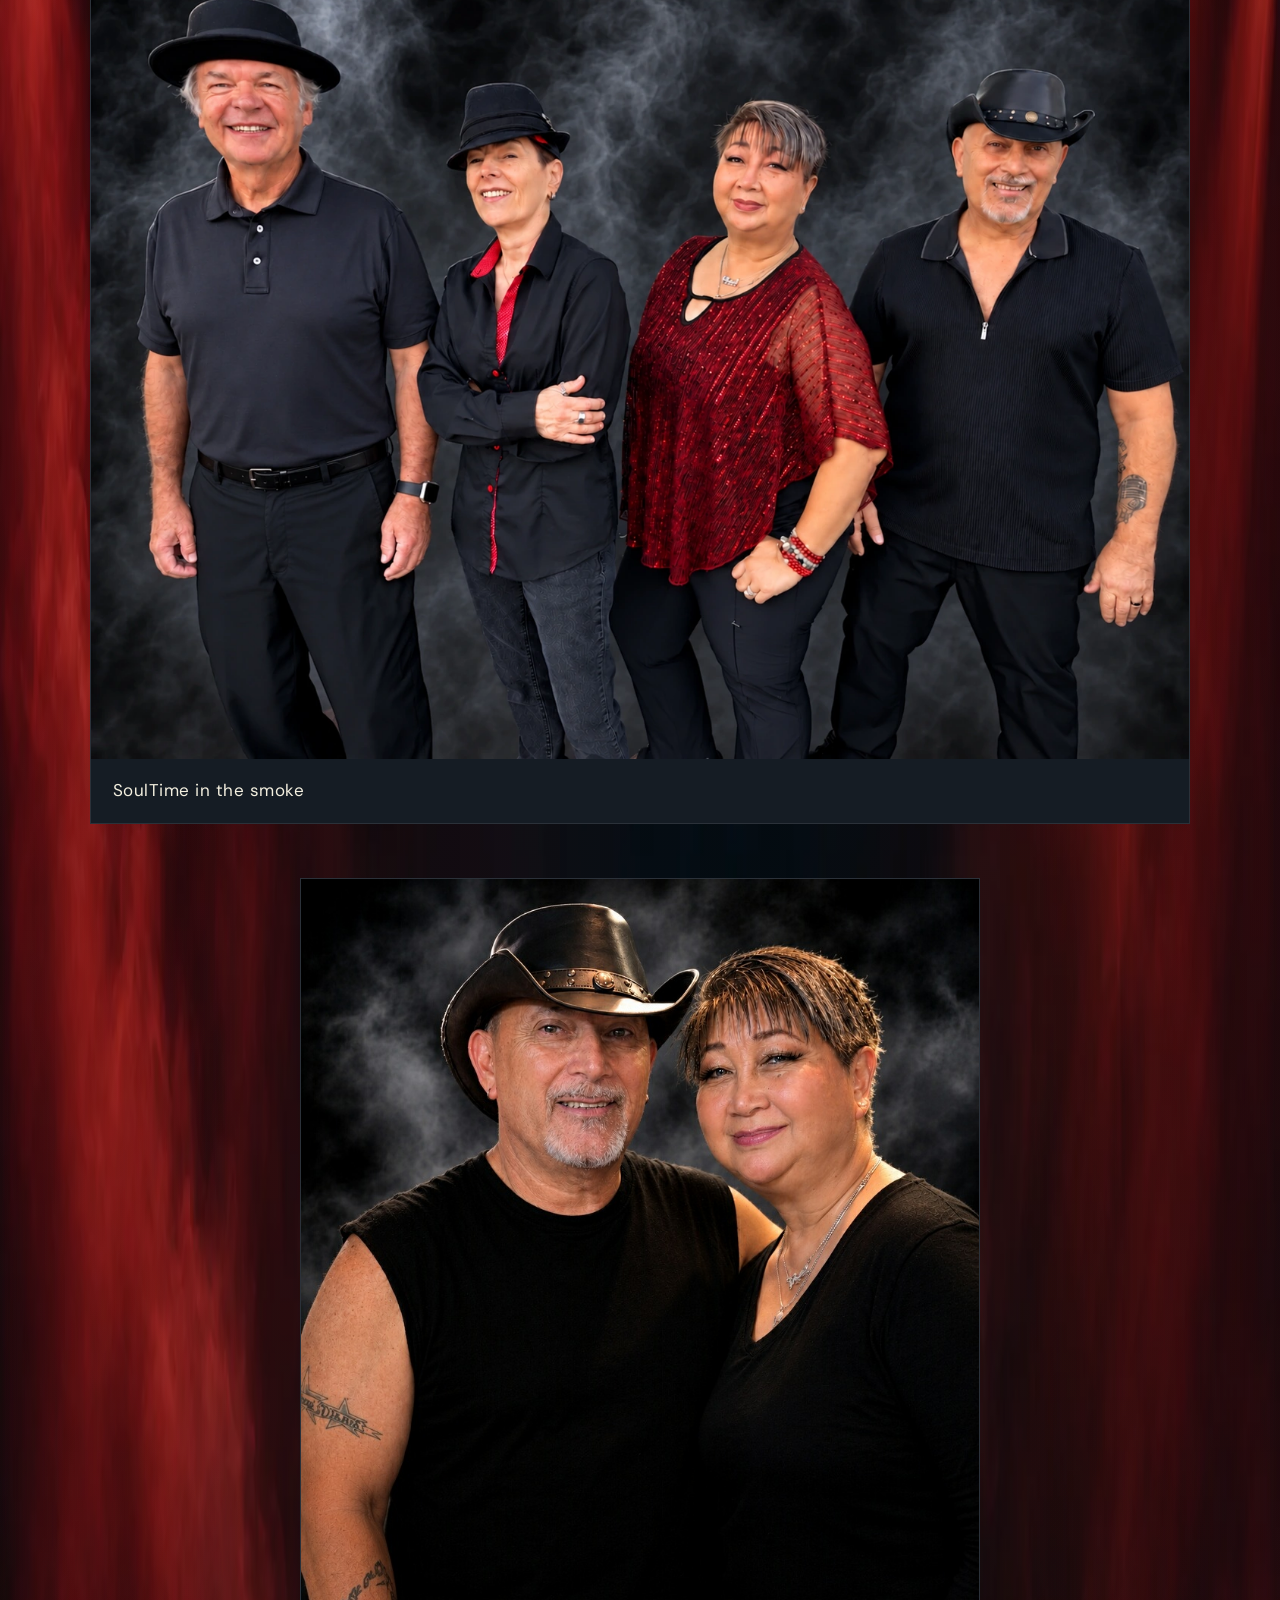
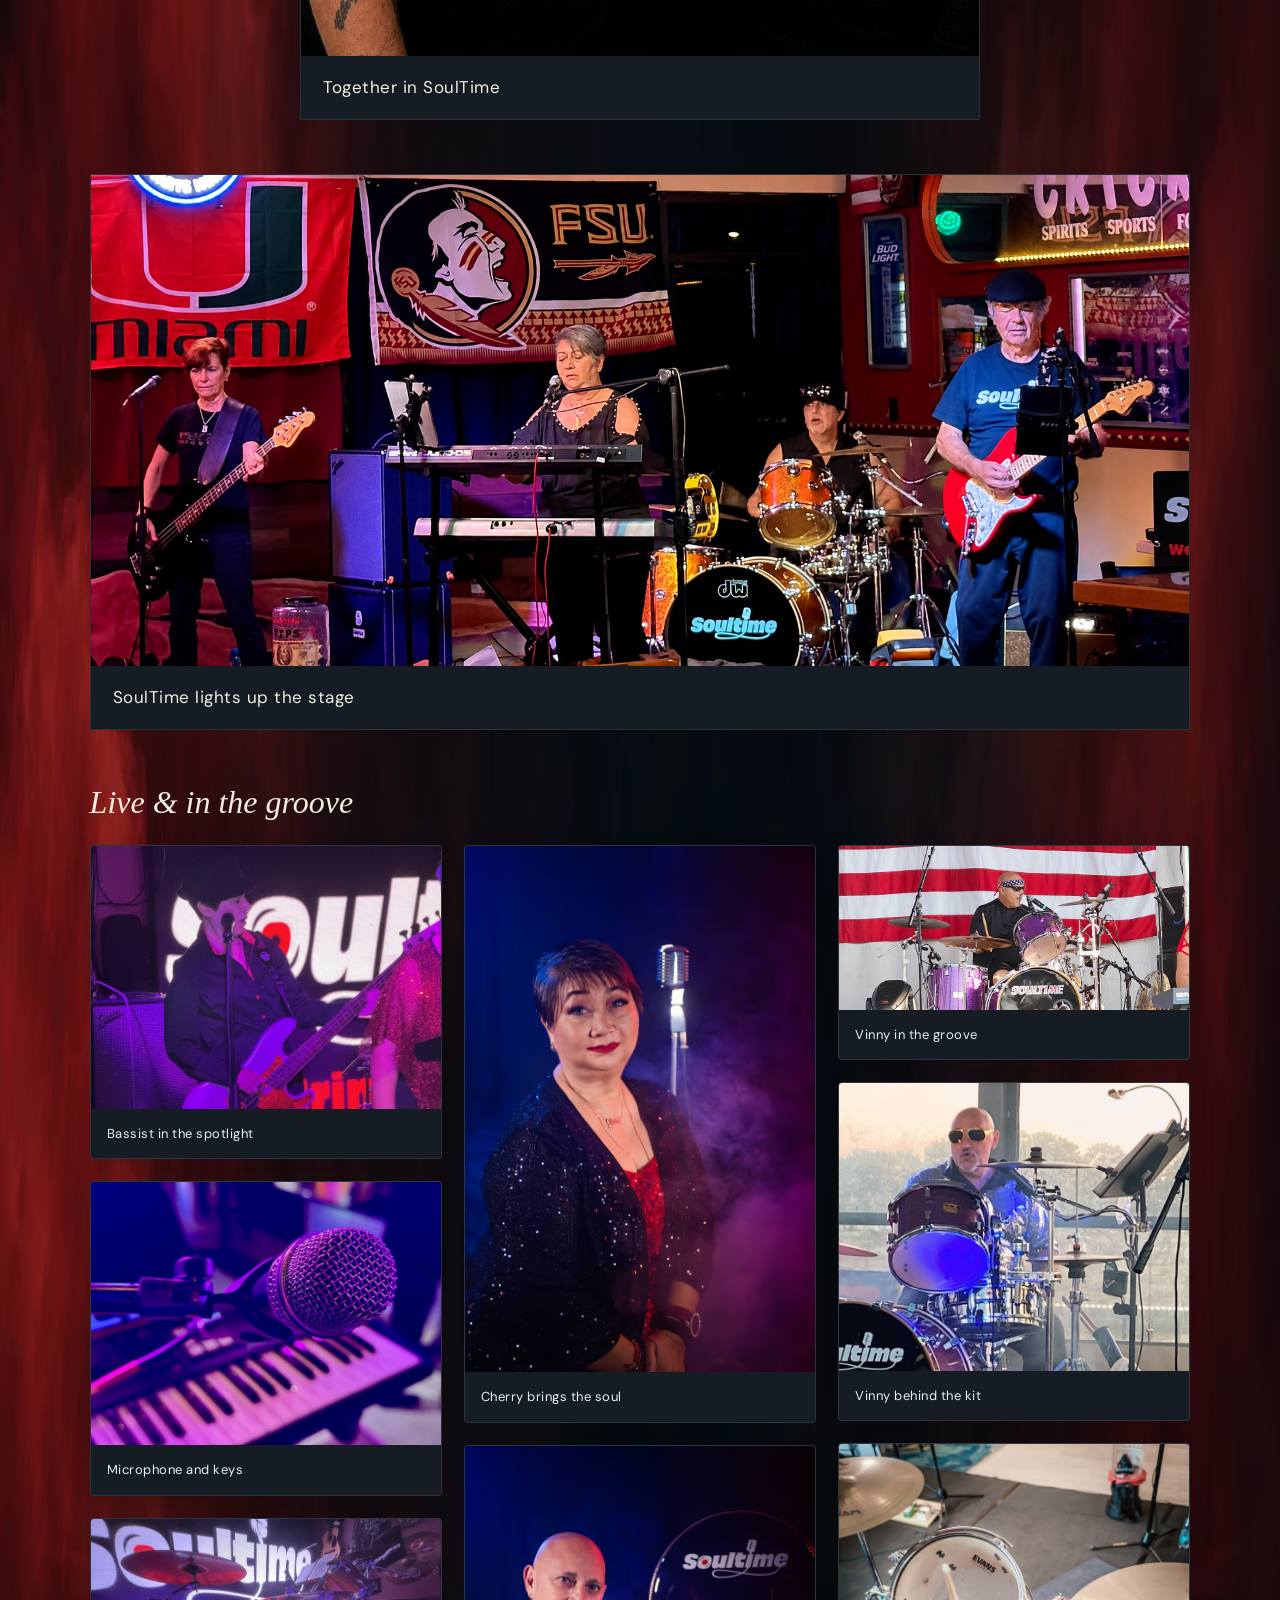
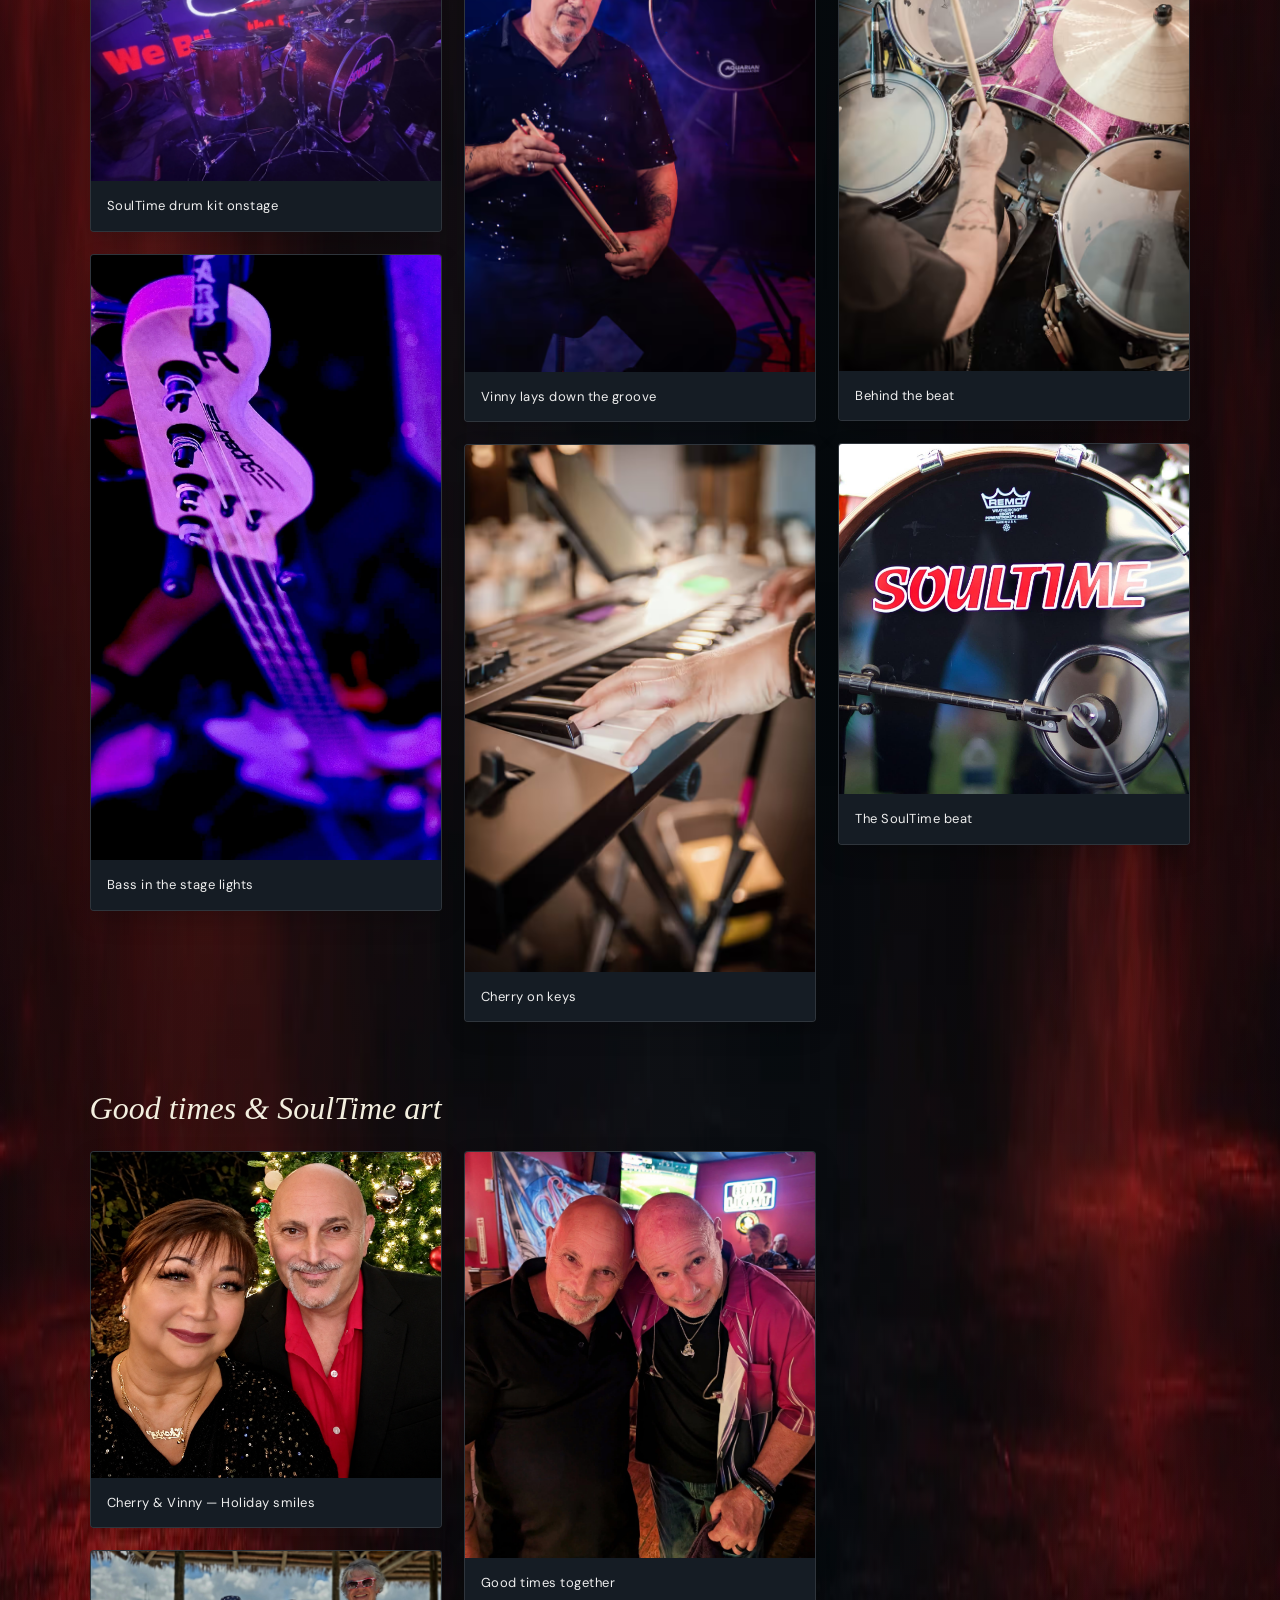
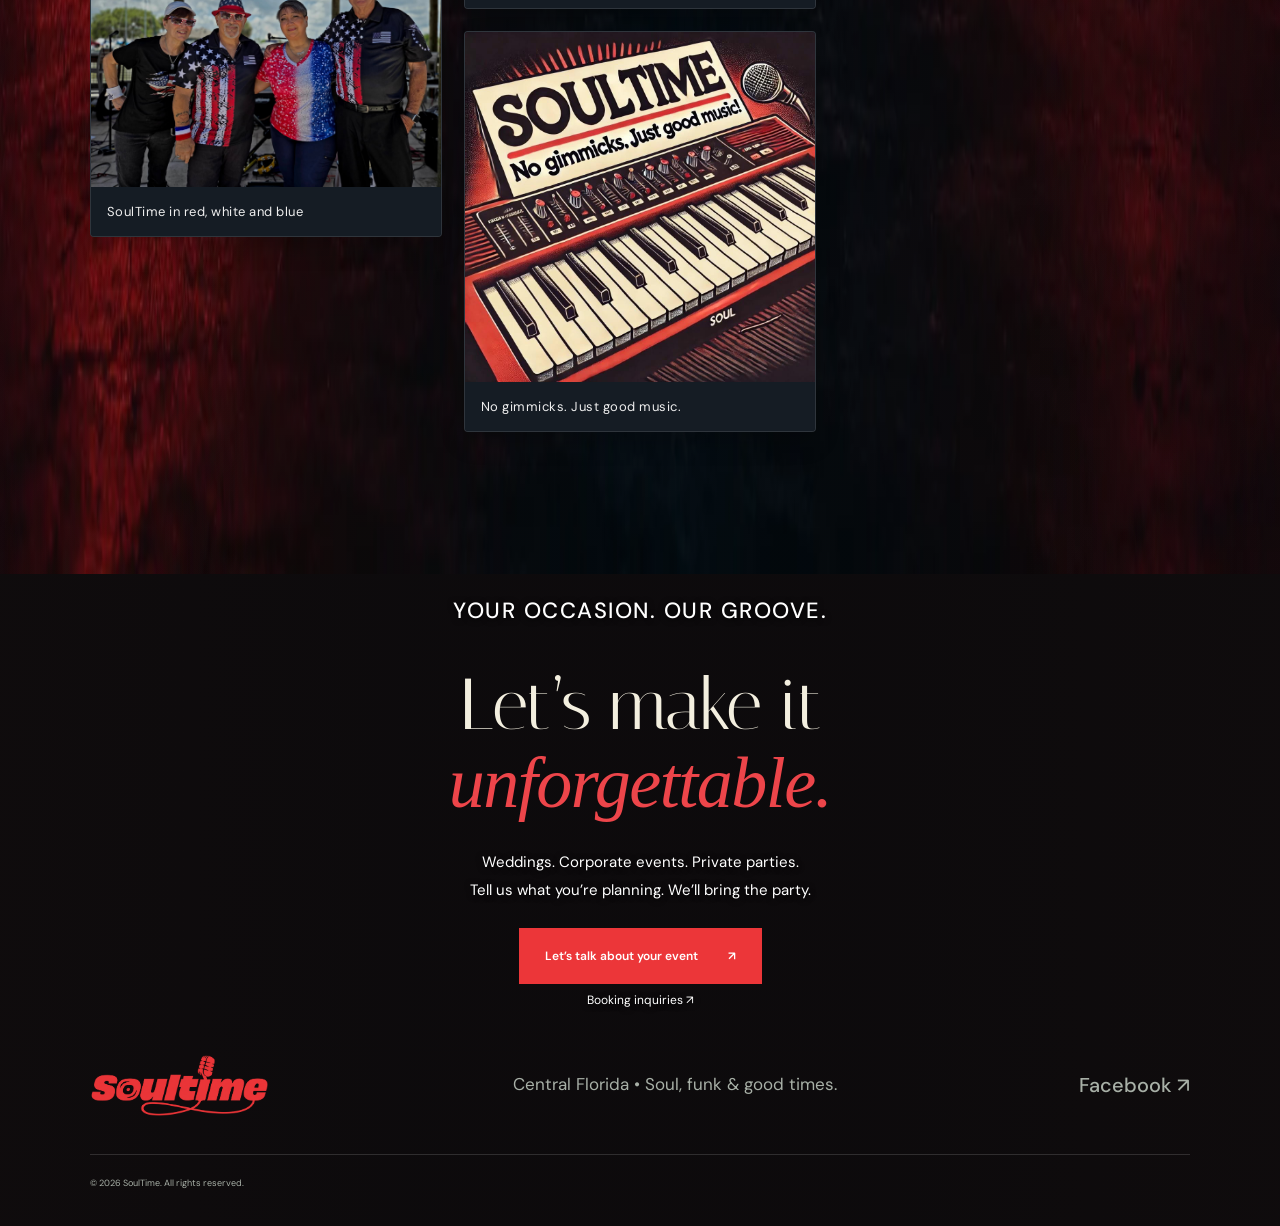
==== commit 3d8ecfa0: "Replace Fred’s band portrait" ====
--- a/index.html
+++ b/index.html
@@ -30,7 +30,7 @@
  .home-page .hero .hero-description{position:relative;z-index:3;margin:0;padding:28px 6%;transform:none;text-align:center;font-size:18px;line-height:1.6}
  .home-page .hero .hero-bottom{position:relative;inset:auto;margin:0;padding:0 6% 20px;justify-content:center}
 }
-</style><link rel="stylesheet" href="phone.css?v=110"><link rel="stylesheet" href="home-responsive.css?v=266-charcoal-smoke"><link rel="stylesheet" href="booking-background-v192.css"><link rel="stylesheet" href="shows-background-v200.css?v=2-lively-party"><link rel="stylesheet" href="record-adapter-v201.css?v=snug-center-3"><style>#gallery .gallery-duo-portrait{max-width:680px;margin-left:auto;margin-right:auto}</style><link rel="stylesheet" href="band-portraits-20261024.css"><link rel="stylesheet" href="header-navigation.css?v=20261102"><link rel="stylesheet" href="phone-final.css?v=1"></head>
+</style><link rel="stylesheet" href="phone.css?v=110"><link rel="stylesheet" href="home-responsive.css?v=266-charcoal-smoke"><link rel="stylesheet" href="booking-background-v192.css"><link rel="stylesheet" href="shows-background-v200.css?v=2-lively-party"><link rel="stylesheet" href="record-adapter-v201.css?v=snug-center-3"><style>#gallery .gallery-duo-portrait{max-width:680px;margin-left:auto;margin-right:auto}</style><link rel="stylesheet" href="band-portraits-20261024.css"><link rel="stylesheet" href="header-navigation.css?v=272-band-top"><link rel="stylesheet" href="phone-final.css?v=1"></head>
 <body class="home-page"><a class="skip" href="#main">Skip to content</a><header><a class="wordmark" href="#home" aria-label="SoulTime home — replay opening video"><img class="header-logo" src="assets/soultime-logo-red.png" alt="SoulTime"><small>CENTRAL FLORIDA • LIVE MUSIC</small></a><button class="menu-toggle" aria-label="Open navigation" aria-expanded="false">Menu <span>☰</span></button><nav aria-label="Main navigation"><a href="#members">The band</a><a href="videos.html">Videos</a><a href="#shows">Shows</a><a href="#gallery">Gallery</a><a class="nav-book" href="booking.html">Book SoulTime</a></nav></header>
 <main id="main"><section class="hero" id="home"><video autoplay muted playsinline webkit-playsinline preload="auto" class="hero-film" src="assets/home-opening-vocal-dissolve-v214.mp4" poster="assets/opening-poster-smooth-v198.jpg" aria-label="SoulTime performing live"></video><picture><source media="(min-width:1001px) and (hover:hover) and (pointer:fine)" srcset="assets/soultime-home-ending-retouched.webp"><img class="hero-film hero-still" src="assets/soultime-home-ending-retouched.webp" alt="Fred, Barbara, Cherry and Vinny together against a smoky backdrop" style="object-fit:contain;object-position:center;filter:none;background:#080a0b;-webkit-mask-image:linear-gradient(to right,transparent,#000 6%,#000 94%,transparent),linear-gradient(to bottom,transparent,#000 4%,#000 96%,transparent);-webkit-mask-composite:source-in;mask-image:linear-gradient(to right,transparent,#000 6%,#000 94%,transparent),linear-gradient(to bottom,transparent,#000 4%,#000 96%,transparent);mask-composite:intersect"></picture><div class="hero-shade"></div><div class="hero-copy"><div class="hero-headline"><h1><span class="opening-script">Good music.<br>Great nights.<br></span><img class="hero-logo" src="assets/soultime-logo-red.png" alt="SoulTime"></h1></div><p class="hero-description">The songs you love. The groove you feel.<br>Central Florida’s feel-good dance band.</p></div><div class="hero-bottom"><span>FOUR MUSICIANS. ONE UNMISTAKABLE GROOVE.</span></div></section>
 <div class="genre-strip"><span>SOUL</span><i>✦</i><span>FUNK</span><i>✦</i><span>DISCO</span><i>✦</i><span>MOTOWN</span><i>✦</i><span>FEEL-GOOD HITS</span></div>
@@ -41,7 +41,7 @@
 
 <article><img src="assets/vinny-drums-stage.webp" width="1086" height="1448" alt="Vinny Vicidomine" loading="lazy"><p class="eyebrow">Drums / Vocals</p><h3>Vinny Vicidomine</h3><div class="member-bio"><h4 class="bio-label">Behind the beat</h4><p>Vinny started drumming at fourteen with encouragement from his brother Anthony. His Long Island bands included The Reign, ESP, Blue Ice, and GoodFellas. A drummer and vocalist, he brings a steady groove and a love of soul, funk, and Motown to SoulTime.</p></div></article>
 <article><img src="assets/barbara-purple-blue-stage.webp" alt="Barbara, AKA Killer B, SoulTime bass player" width="1086" height="1448" loading="lazy"><p class="eyebrow">Bass</p><h3>Barbara, AKA KILLER B</h3><div class="member-bio"><h4 class="bio-label">Behind the groove</h4><p>Barbara, AKA KILLER B, has been playing bass for over 20 years with various bands from New York to Florida. She plays a wide variety of genres, from Motown to classic rock, oldies, disco, and R&amp;B.</p></div></article>
-<article><img src="assets/fred-amber-red-stage.webp" alt="Fred Derwitsch, SoulTime guitarist" width="1086" height="1448" loading="lazy"><p class="eyebrow">Guitar</p><h3>Fred Derwitsch</h3><div class="member-bio"><h4 class="bio-label">Behind the strings</h4><p>Fred hails from Connecticut, where he began playing guitar at age 8. By his late teens, he was touring the Northeast with the regionally well-known recording group ‘Ol Croc. After he left the group, he moved to New York City for a stint as a studio musician, where he also studied jazz guitar with Linc Chamberlain and music theory with Guiseppe Iadone.</p><p>After returning to Connecticut, he spent several years with GRP recording artists Rising Edge, a progressive fusion group, as well as several club and festival bands. After coming to Florida, he worked with a number of club bands, most notably The Billy Lee Soul Revue and Just Us, before joining SoulTime.</p></div></article></div></section>
+<article><img src="assets/fred-band-20261104.webp" alt="Fred Derwitsch, SoulTime guitarist" width="600" height="800" loading="lazy"><p class="eyebrow">Guitar</p><h3>Fred Derwitsch</h3><div class="member-bio"><h4 class="bio-label">Behind the strings</h4><p>Fred hails from Connecticut, where he began playing guitar at age 8. By his late teens, he was touring the Northeast with the regionally well-known recording group ‘Ol Croc. After he left the group, he moved to New York City for a stint as a studio musician, where he also studied jazz guitar with Linc Chamberlain and music theory with Guiseppe Iadone.</p><p>After returning to Connecticut, he spent several years with GRP recording artists Rising Edge, a progressive fusion group, as well as several club and festival bands. After coming to Florida, he worked with a number of club bands, most notably The Billy Lee Soul Revue and Just Us, before joining SoulTime.</p></div></article></div></section>
 <section class="shows section" id="shows"><div><p class="eyebrow shows-intro">Find your next night out</p><h2><span class="shows-white-heading">See you on the</span><br><em>dance floor.</em></h2><p>Find upcoming SoulTime performances and venue details<br class="desktop"> on our show calendar.</p><a class="button gold" href="shows.html">View show dates <span>↗</span></a></div><div class="record-art" aria-hidden="true"><div class="record record-precision"><svg class="precision-vinyl" xmlns="http://www.w3.org/2000/svg" viewBox="0 0 1000 1000" aria-hidden="true"><defs><clipPath id="adapter-seat"><circle cx="500" cy="500" r="90"/></clipPath><mask id="spindle"><rect width="1000" height="1000" fill="white"/><circle cx="500" cy="500" r="9" fill="black"/></mask><path id="insert-arm" d="M43 47 C29 47 20 39 21 28 C22 15 33 9 47 12 L47 23 C39 21 33 25 34 30 C35 35 42 35 50 35 C60 35 66 40 66 49 L55 52 C55 47 49 47 43 47Z"/></defs><path fill="#111611" fill-rule="evenodd" d="M500 2a498 498 0 1 0 0 996a498 498 0 1 0 0-996ZM500 410a90 90 0 1 0 0 180a90 90 0 1 0 0-180Z"/><circle cx="500" cy="500" r="211" fill="none" stroke="#293027" stroke-width="1.5"/><circle cx="500" cy="500" r="216" fill="none" stroke="#293027" stroke-width="1.5"/><circle cx="500" cy="500" r="221" fill="none" stroke="#293027" stroke-width="1.5"/><circle cx="500" cy="500" r="226" fill="none" stroke="#293027" stroke-width="1.5"/><circle cx="500" cy="500" r="231" fill="none" stroke="#293027" stroke-width="1.5"/><circle cx="500" cy="500" r="236" fill="none" stroke="#293027" stroke-width="1.5"/><circle cx="500" cy="500" r="241" fill="none" stroke="#293027" stroke-width="1.5"/><circle cx="500" cy="500" r="246" fill="none" stroke="#293027" stroke-width="1.5"/><circle cx="500" cy="500" r="251" fill="none" stroke="#293027" stroke-width="1.5"/><circle cx="500" cy="500" r="256" fill="none" stroke="#293027" stroke-width="1.5"/><circle cx="500" cy="500" r="261" fill="none" stroke="#293027" stroke-width="1.5"/><circle cx="500" cy="500" r="266" fill="none" stroke="#293027" stroke-width="1.5"/><circle cx="500" cy="500" r="271" fill="none" stroke="#293027" stroke-width="1.5"/><circle cx="500" cy="500" r="276" fill="none" stroke="#293027" stroke-width="1.5"/><circle cx="500" cy="500" r="281" fill="none" stroke="#293027" stroke-width="1.5"/><circle cx="500" cy="500" r="286" fill="none" stroke="#293027" stroke-width="1.5"/><circle cx="500" cy="500" r="291" fill="none" stroke="#293027" stroke-width="1.5"/><circle cx="500" cy="500" r="296" fill="none" stroke="#293027" stroke-width="1.5"/><circle cx="500" cy="500" r="301" fill="none" stroke="#293027" stroke-width="1.5"/><circle cx="500" cy="500" r="306" fill="none" stroke="#293027" stroke-width="1.5"/><circle cx="500" cy="500" r="311" fill="none" stroke="#293027" stroke-width="1.5"/><circle cx="500" cy="500" r="316" fill="none" stroke="#293027" stroke-width="1.5"/><circle cx="500" cy="500" r="321" fill="none" stroke="#293027" stroke-width="1.5"/><circle cx="500" cy="500" r="326" fill="none" stroke="#293027" stroke-width="1.5"/><circle cx="500" cy="500" r="331" fill="none" stroke="#293027" stroke-width="1.5"/><circle cx="500" cy="500" r="336" fill="none" stroke="#293027" stroke-width="1.5"/><circle cx="500" cy="500" r="341" fill="none" stroke="#293027" stroke-width="1.5"/><circle cx="500" cy="500" r="346" fill="none" stroke="#293027" stroke-width="1.5"/><circle cx="500" cy="500" r="351" fill="none" stroke="#293027" stroke-width="1.5"/><circle cx="500" cy="500" r="356" fill="none" stroke="#293027" stroke-width="1.5"/><circle cx="500" cy="500" r="361" fill="none" stroke="#293027" stroke-width="1.5"/><circle cx="500" cy="500" r="366" fill="none" stroke="#293027" stroke-width="1.5"/><circle cx="500" cy="500" r="371" fill="none" stroke="#293027" stroke-width="1.5"/><circle cx="500" cy="500" r="376" fill="none" stroke="#293027" stroke-width="1.5"/><circle cx="500" cy="500" r="381" fill="none" stroke="#293027" stroke-width="1.5"/><circle cx="500" cy="500" r="386" fill="none" stroke="#293027" stroke-width="1.5"/><circle cx="500" cy="500" r="391" fill="none" stroke="#293027" stroke-width="1.5"/><circle cx="500" cy="500" r="396" fill="none" stroke="#293027" stroke-width="1.5"/><circle cx="500" cy="500" r="401" fill="none" stroke="#293027" stroke-width="1.5"/><circle cx="500" cy="500" r="406" fill="none" stroke="#293027" stroke-width="1.5"/><circle cx="500" cy="500" r="411" fill="none" stroke="#293027" stroke-width="1.5"/><circle cx="500" cy="500" r="416" fill="none" stroke="#293027" stroke-width="1.5"/><circle cx="500" cy="500" r="421" fill="none" stroke="#293027" stroke-width="1.5"/><circle cx="500" cy="500" r="426" fill="none" stroke="#293027" stroke-width="1.5"/><circle cx="500" cy="500" r="431" fill="none" stroke="#293027" stroke-width="1.5"/><circle cx="500" cy="500" r="436" fill="none" stroke="#293027" stroke-width="1.5"/><circle cx="500" cy="500" r="441" fill="none" stroke="#293027" stroke-width="1.5"/><circle cx="500" cy="500" r="446" fill="none" stroke="#293027" stroke-width="1.5"/><circle cx="500" cy="500" r="451" fill="none" stroke="#293027" stroke-width="1.5"/><circle cx="500" cy="500" r="456" fill="none" stroke="#293027" stroke-width="1.5"/><circle cx="500" cy="500" r="461" fill="none" stroke="#293027" stroke-width="1.5"/><circle cx="500" cy="500" r="466" fill="none" stroke="#293027" stroke-width="1.5"/><circle cx="500" cy="500" r="471" fill="none" stroke="#293027" stroke-width="1.5"/><circle cx="500" cy="500" r="476" fill="none" stroke="#293027" stroke-width="1.5"/><circle cx="500" cy="500" r="481" fill="none" stroke="#293027" stroke-width="1.5"/><circle cx="500" cy="500" r="486" fill="none" stroke="#293027" stroke-width="1.5"/><circle cx="500" cy="500" r="491" fill="none" stroke="#293027" stroke-width="1.5"/><path fill="#ed454a" fill-rule="evenodd" d="M500 300a200 200 0 1 0 0 400a200 200 0 1 0 0-400ZM500 410a90 90 0 1 0 0 180a90 90 0 1 0 0-180Z"/><circle cx="500" cy="500" r="90" fill="none" stroke="#0b100c" stroke-width="2"/><g clip-path="url(#adapter-seat)" mask="url(#spindle)"><g transform="translate(500 500) scale(2.14) translate(-50 -50)" fill="#ffd52a" stroke="#e0a512" stroke-width="1.2" stroke-linejoin="round"><use href="#insert-arm"/><use href="#insert-arm" transform="rotate(120 50 50)"/><use href="#insert-arm" transform="rotate(240 50 50)"/><circle cx="50" cy="50" r="16"/></g></g><text x="500" y="365" text-anchor="middle" fill="#283024" font-family="Arial,sans-serif" font-weight="700" font-size="36" letter-spacing="2">SOULTIME</text><text x="500" y="650" text-anchor="middle" fill="#283024" font-family="Arial,sans-serif" font-size="14" letter-spacing="1">WE BRING THE PARTY</text></svg></div></div><style>body.home-page #shows .record.record-precision{display:block;height:auto;aspect-ratio:1/1;padding:0;border:0;background:none;box-shadow:none;flex-shrink:0}body.home-page #shows .record.record-precision::before{content:none}body.home-page #shows .precision-vinyl{display:block;width:100%;height:auto;aspect-ratio:1/1;overflow:visible;filter:drop-shadow(0 20px 25px #0005)}</style><div class="shows-page-end"><a class="shows-home" href="#home" aria-label="Home — return to the top"><img class="shows-home-logo" src="assets/soultime-logo-red.png" alt="SoulTime — Home"></a></div></section>
 <section class="section gallery" id="gallery"><div class="section-heading"><div><h2 class="gallery-title">Gallery</h2></div><p class="gallery-intro">Onstage energy. Offstage personality. Tap a photo to explore.</p></div><div class="gallery-feature"><button aria-label="Enlarge photo: SoulTime in black" class="photo uploaded-gallery-photo" data-image="assets/soultime-black-shirt-group.jpeg" data-caption="SoulTime in black"><img src="assets/soultime-black-shirt-group.jpeg" alt="The four SoulTime musicians together in black shirts" loading="lazy"><span>SoulTime in black</span></button></div><div class="gallery-feature"><button aria-label="Enlarge photo: SoulTime in the smoke" class="photo uploaded-gallery-photo" data-image="assets/soultime-home-ending-retouched.webp" data-caption="SoulTime in the smoke"><img src="assets/soultime-home-ending-retouched.webp" alt="The four SoulTime band members together against a dark smoky backdrop" loading="lazy" width="1448" height="1086"><span>SoulTime in the smoke</span></button></div><div class="gallery-feature gallery-duo-portrait"><button aria-label="Enlarge photo: Together in SoulTime" class="photo uploaded-gallery-photo" data-image="assets/soultime-duo-portrait.jpeg" data-caption="Together in SoulTime"><img src="assets/soultime-duo-portrait.jpeg" alt="A SoulTime duo portrait against a smoky dark backdrop" loading="lazy" width="894" height="1024"><span>Together in SoulTime</span></button></div><div class="gallery-feature"><button aria-label="Enlarge photo: SoulTime lights up the stage" class="photo uploaded-gallery-photo" data-image="assets/soultime-gallery-1415-lighting-corrected.png" data-caption="SoulTime lights up the stage"><img src="assets/soultime-gallery-1415-lighting-corrected.png" alt="SoulTime performing together onstage" loading="lazy" width="1877" height="838"><span>SoulTime lights up the stage</span></button></div><div class="gallery-group"><h3>Live &amp; in the groove</h3><div class="gallery-grid"><button aria-label="Enlarge photo: Bassist in the spotlight" class="photo uploaded-gallery-photo" data-image="assets/soultime-bassist-purple-stage.webp" data-caption="Bassist in the spotlight"><img src="assets/soultime-bassist-purple-stage.webp" alt="SoulTime bassist performing under purple stage lights in front of the band logo" loading="lazy" width="1536" height="1152"><span>Bassist in the spotlight</span></button><button aria-label="Enlarge photo: Microphone and keys" class="photo uploaded-gallery-photo" data-image="assets/soultime-microphone-keys.webp" data-caption="Microphone and keys"><img src="assets/soultime-microphone-keys.webp" alt="Close-up of a microphone above a keyboard under purple and blue stage lights" loading="lazy" width="1536" height="1152"><span>Microphone and keys</span></button><button aria-label="Enlarge photo: SoulTime drum kit onstage" class="photo uploaded-gallery-photo" data-image="assets/soultime-drum-kit-stage.webp" data-caption="SoulTime drum kit onstage"><img src="assets/soultime-drum-kit-stage.webp" alt="SoulTime drum kit under purple stage lights with the band logo behind it" loading="lazy" width="1536" height="1152"><span>SoulTime drum kit onstage</span></button><button aria-label="Enlarge photo: Bass in the stage lights" class="photo uploaded-gallery-photo" data-image="assets/bass-purple-stage.webp" data-caption="Bass in the stage lights"><img src="assets/bass-purple-stage.webp" alt="Close-up of a bass guitar under purple and blue stage lighting" loading="lazy" width="1109" height="1917"><span>Bass in the stage lights</span></button><button aria-label="Enlarge photo: Cherry brings the soul" class="photo wide" data-image="assets/singer.avif" data-caption="Cherry brings the soul"><img src="assets/singer.avif" alt="Cherry singing live" loading="lazy" width="719" height="1080"><span>Cherry brings the soul</span></button><button aria-label="Enlarge photo: Vinny lays down the groove" class="photo soul-gallery-photo" data-image="assets/gallery-vinny.avif" data-caption="Vinny lays down the groove"><img src="assets/gallery-vinny.avif" alt="Vinny Vicidomine with the SoulTime bass drum" loading="lazy" width="719" height="1080"><span>Vinny lays down the groove</span></button><button aria-label="Enlarge photo: Cherry on keys" class="photo soul-gallery-photo" data-image="assets/gallery-keys.avif" data-caption="Cherry on keys"><img src="assets/gallery-keys.avif" alt="Cherry on keys" loading="lazy" width="719" height="1080"><span>Cherry on keys</span></button><button aria-label="Enlarge photo: Vinny in the groove" class="photo uploaded-gallery-photo" data-image="assets/soultime-gallery-1404.jpeg" data-caption="Vinny in the groove"><img src="assets/soultime-gallery-1404.jpeg" alt="Vinny live on drums" loading="lazy" width="2048" height="956"><span>Vinny in the groove</span></button><button aria-label="Enlarge photo: Vinny behind the kit" class="photo uploaded-gallery-photo" data-image="assets/soultime-gallery-1416.jpeg" data-caption="Vinny behind the kit"><img src="assets/soultime-gallery-1416.jpeg" alt="Vinny playing drums live" loading="lazy" width="1631" height="1340"><span>Vinny behind the kit</span></button><button aria-label="Enlarge photo: Behind the beat" class="photo soul-gallery-photo" data-image="assets/drums.avif" data-caption="Behind the beat"><img src="assets/drums.avif" alt="Pink drum kit during a performance" loading="lazy" width="719" height="1080"><span>Behind the beat</span></button><button aria-label="Enlarge photo: The SoulTime beat" class="photo uploaded-gallery-photo" data-image="assets/soultime-gallery-1414.jpeg" data-caption="The SoulTime beat"><img src="assets/soultime-gallery-1414.jpeg" alt="SoulTime logo on the bass drum" loading="lazy" width="1365" height="1365"><span>The SoulTime beat</span></button></div></div><div class="gallery-group"><h3>Good times &amp; SoulTime art</h3><div class="gallery-grid"><button aria-label="Enlarge photo: Cherry and Vinny — Holiday smiles" class="photo uploaded-gallery-photo" data-image="assets/cherry-vinny-holiday-enhanced-v216.png" data-caption="Cherry &amp; Vinny — Holiday smiles"><img src="assets/cherry-vinny-holiday-enhanced-v216.png" alt="Cherry and Vinny together beside a decorated Christmas tree" loading="lazy" width="1300" height="1209"><span>Cherry &amp; Vinny — Holiday smiles</span></button><button aria-label="Enlarge photo: SoulTime in red, white and blue" class="photo uploaded-gallery-photo" data-image="assets/soultime-red-white-blue-v204.jpeg" data-caption="SoulTime in red, white and blue"><img src="assets/soultime-red-white-blue-v204.jpeg" alt="Four SoulTime musicians together in red, white and blue outfits" loading="lazy" width="1600" height="1075"><span>SoulTime in red, white and blue</span></button><button aria-label="Enlarge photo: Good times together" class="photo uploaded-gallery-photo" data-image="assets/soultime-gallery-1400.jpeg" data-caption="Good times together"><img src="assets/soultime-gallery-1400.jpeg" alt="Good times together" loading="lazy" width="1766" height="2048"><span>Good times together</span></button><button aria-label="Enlarge photo: No gimmicks. Just good music." class="photo uploaded-gallery-photo" data-image="assets/soultime-gallery-1417.jpeg" data-caption="No gimmicks. Just good music."><img src="assets/soultime-gallery-1417.jpeg" alt="SoulTime keyboard and microphone illustration" loading="lazy" width="1024" height="1024"><span>No gimmicks. Just good music.</span></button></div></div></section>
 <div class="booking-scene"><picture class="booking-scene-image" aria-hidden="true"><source media="(max-width:680px)" srcset="assets/booking-evening-dance-floor-phone-v187.webp"><img src="assets/booking-evening-dance-floor-v187.webp" alt="" decoding="async"></picture><section class="booking section" id="booking"><p class="eyebrow">Your occasion. Our groove.</p><div class="booking-copy"><h2><span>Let’s make it<br><em>unforgettable.</em></span></h2><p>Weddings. Corporate events. Private parties.<br>Tell us what you’re planning. We’ll bring the party.</p></div><div class="booking-actions"><a class="button gold" href="booking.html#booking-form">Let’s talk about your event <span>↗</span></a></div><a class="email" href="booking.html#booking-form">Booking inquiries ↗</a></section>
--- a/header-navigation.css
+++ b/header-navigation.css
@@ -49,3 +49,6 @@
  body > header nav a,body.home-page > header nav a{min-height:44px;box-sizing:border-box}
  .video-library{grid-template-columns:minmax(0,1fr)}
 }
+
+html:has(body.home-page){scroll-padding-top:0}
+body.home-page #members{scroll-margin-top:0}
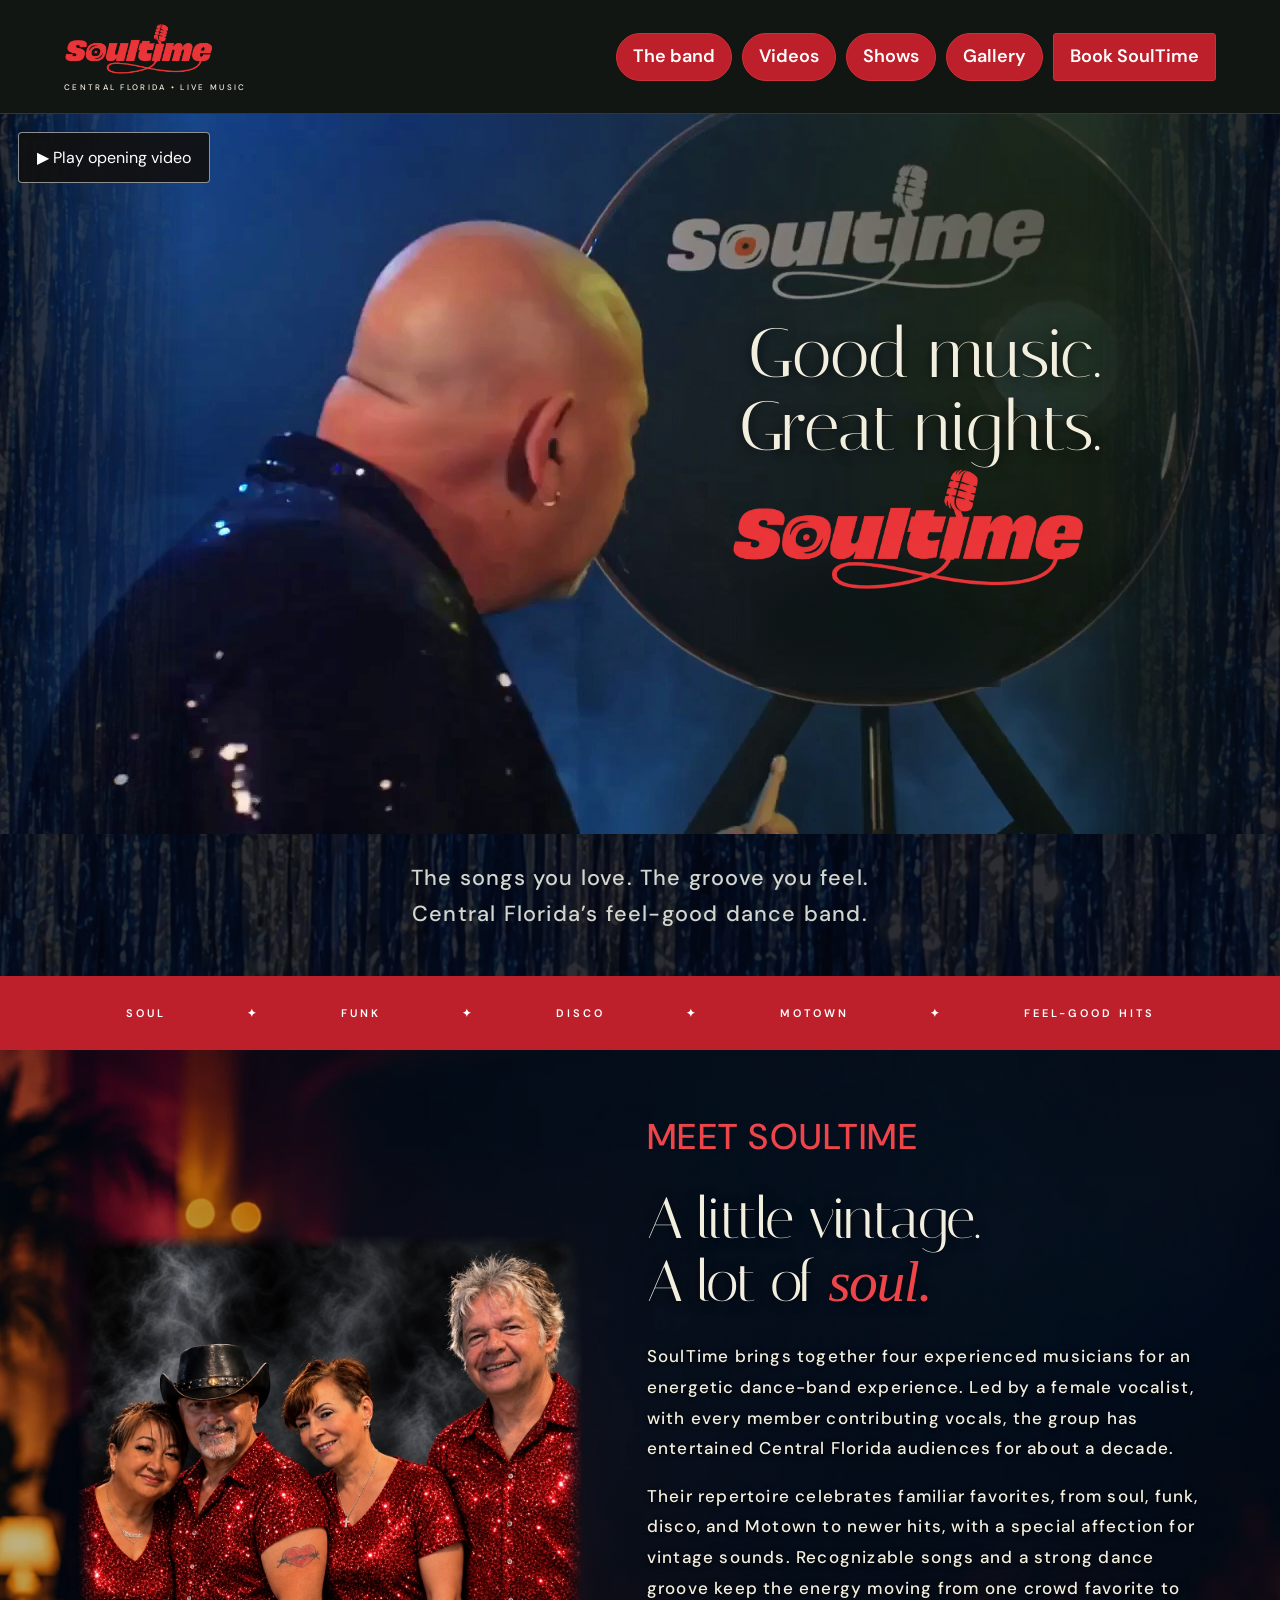
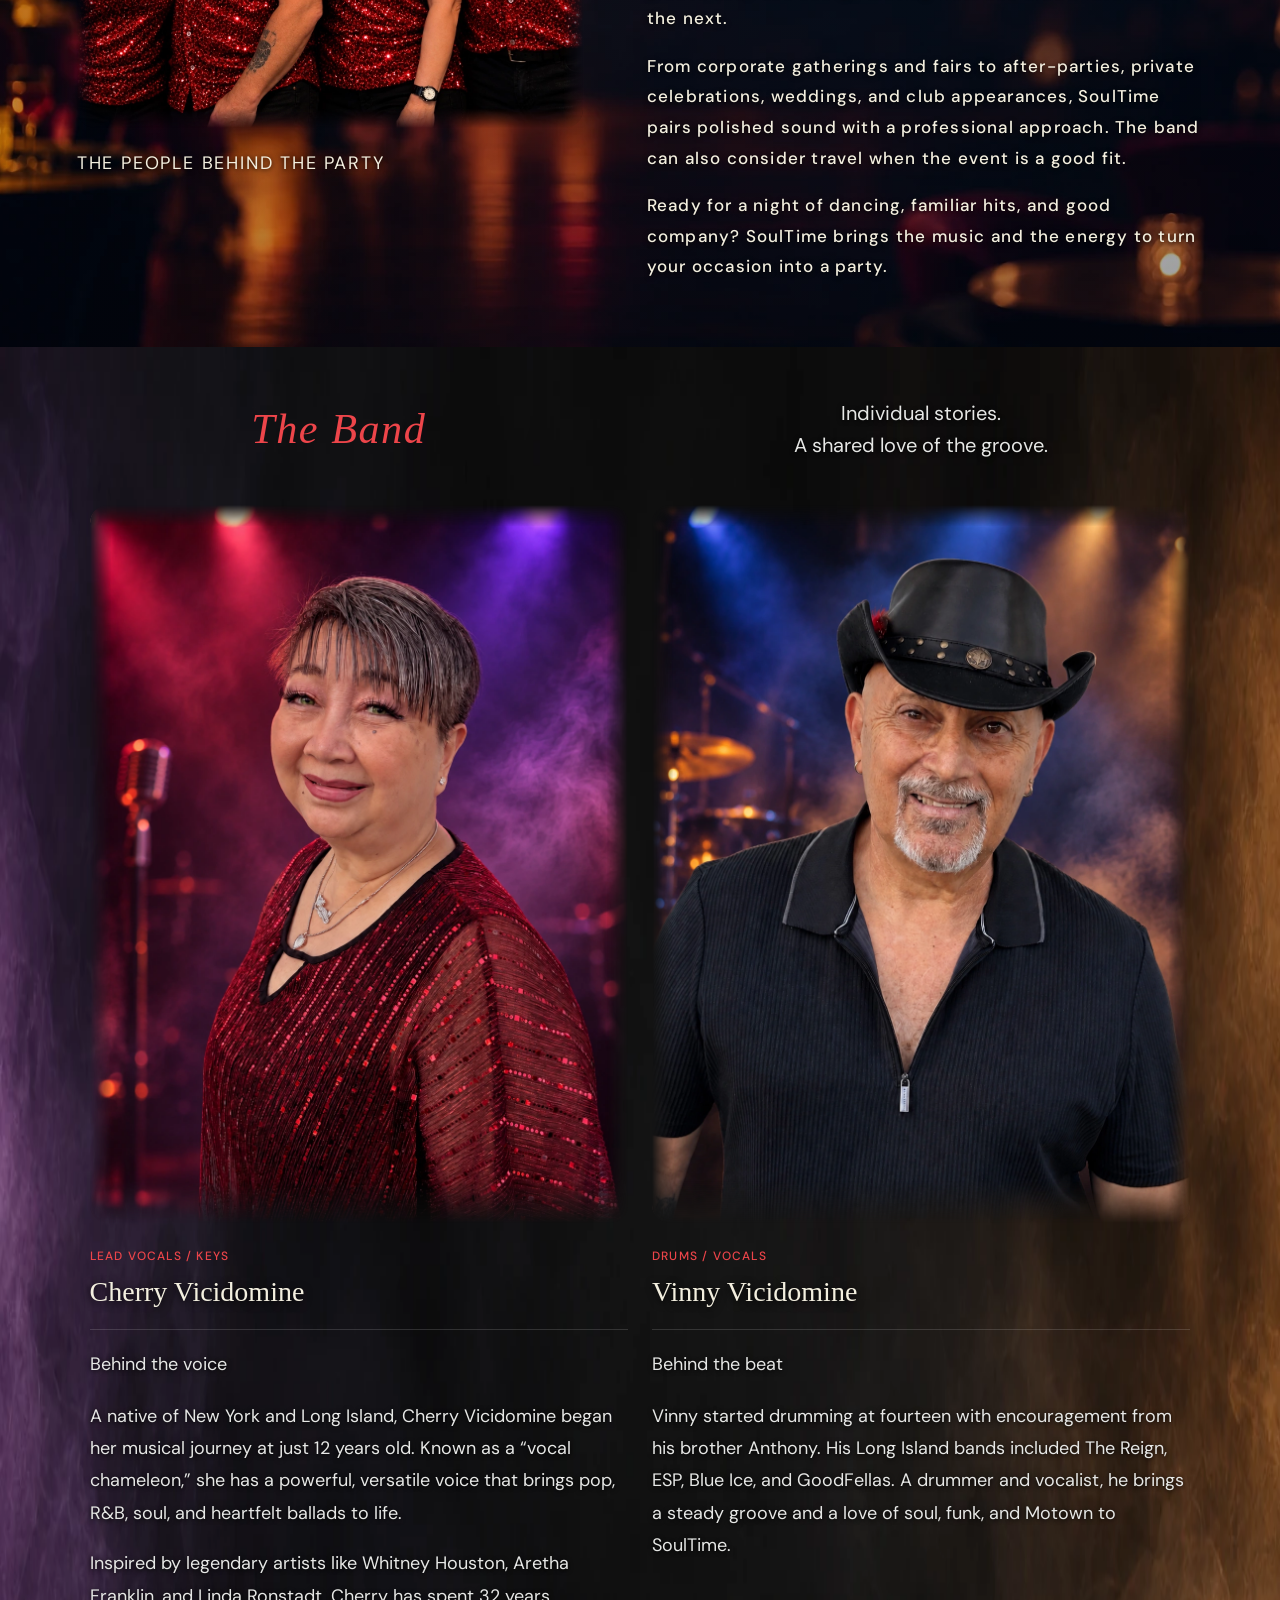
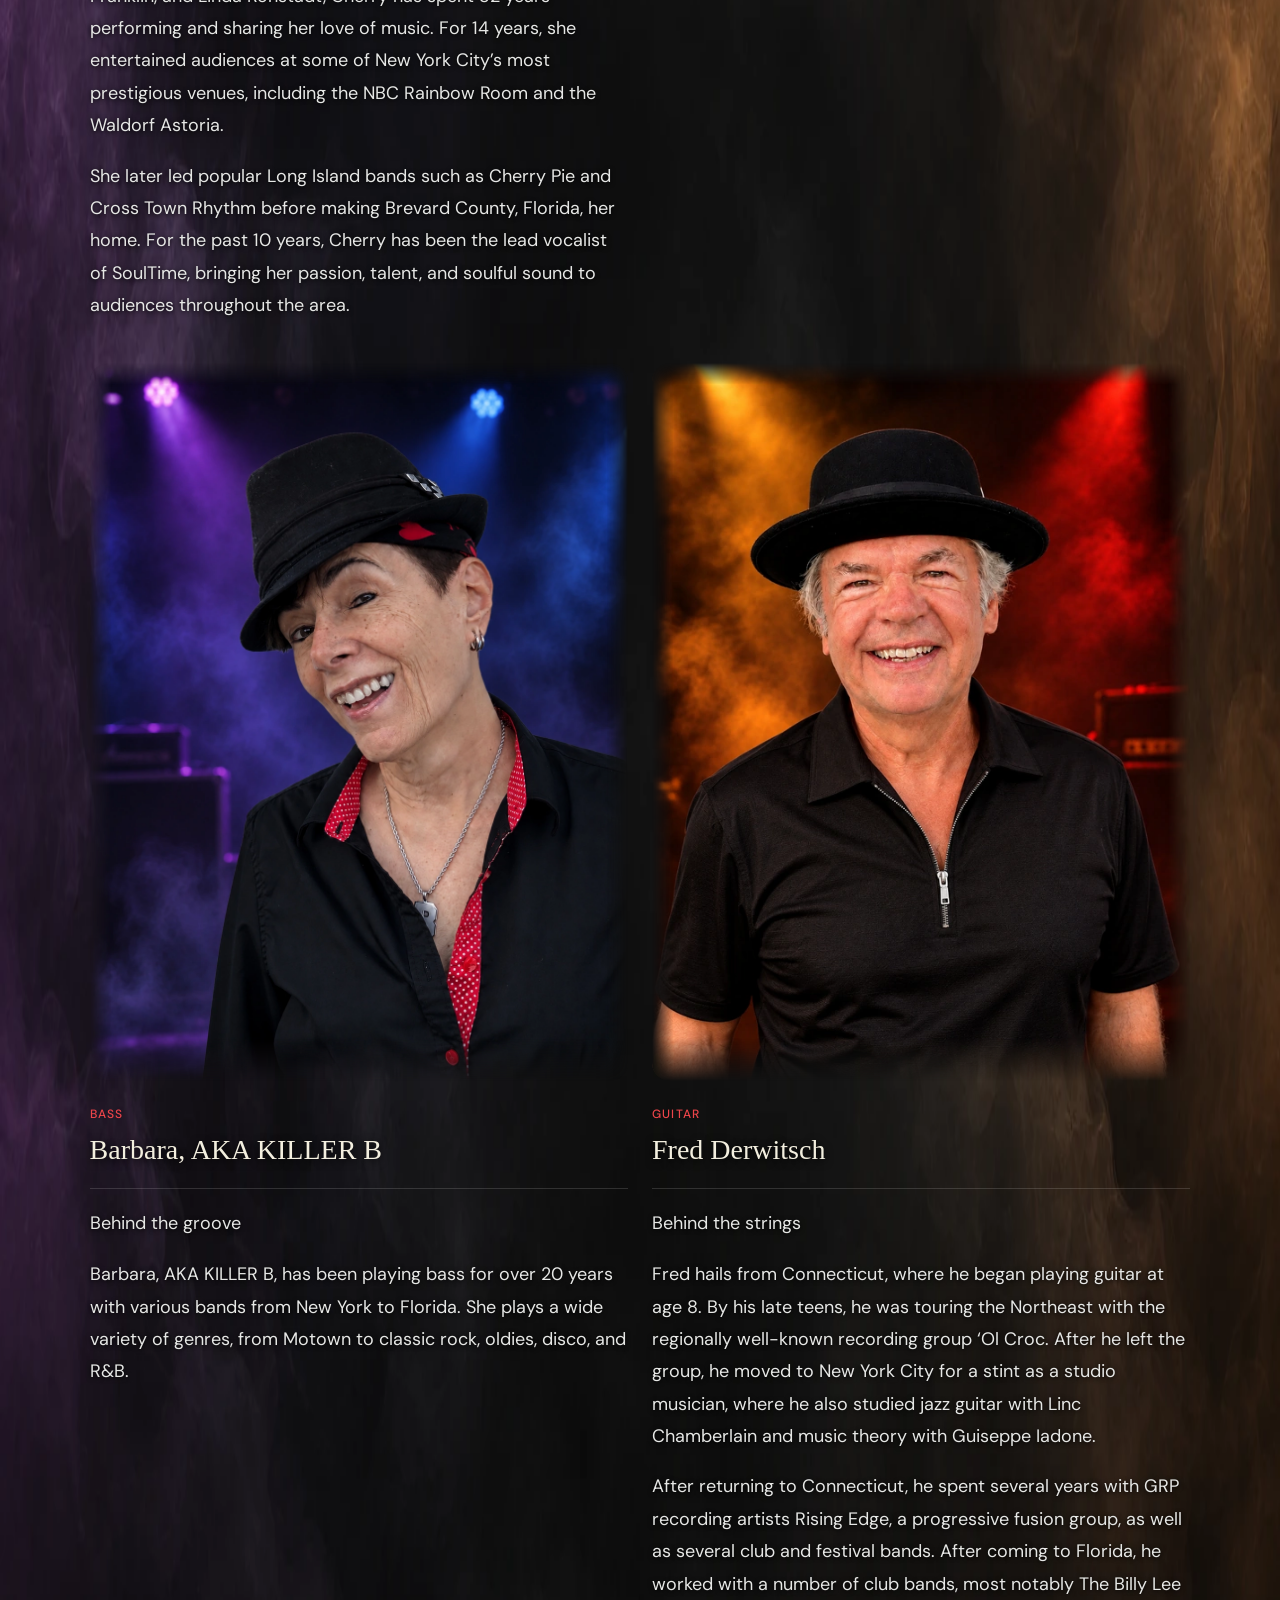
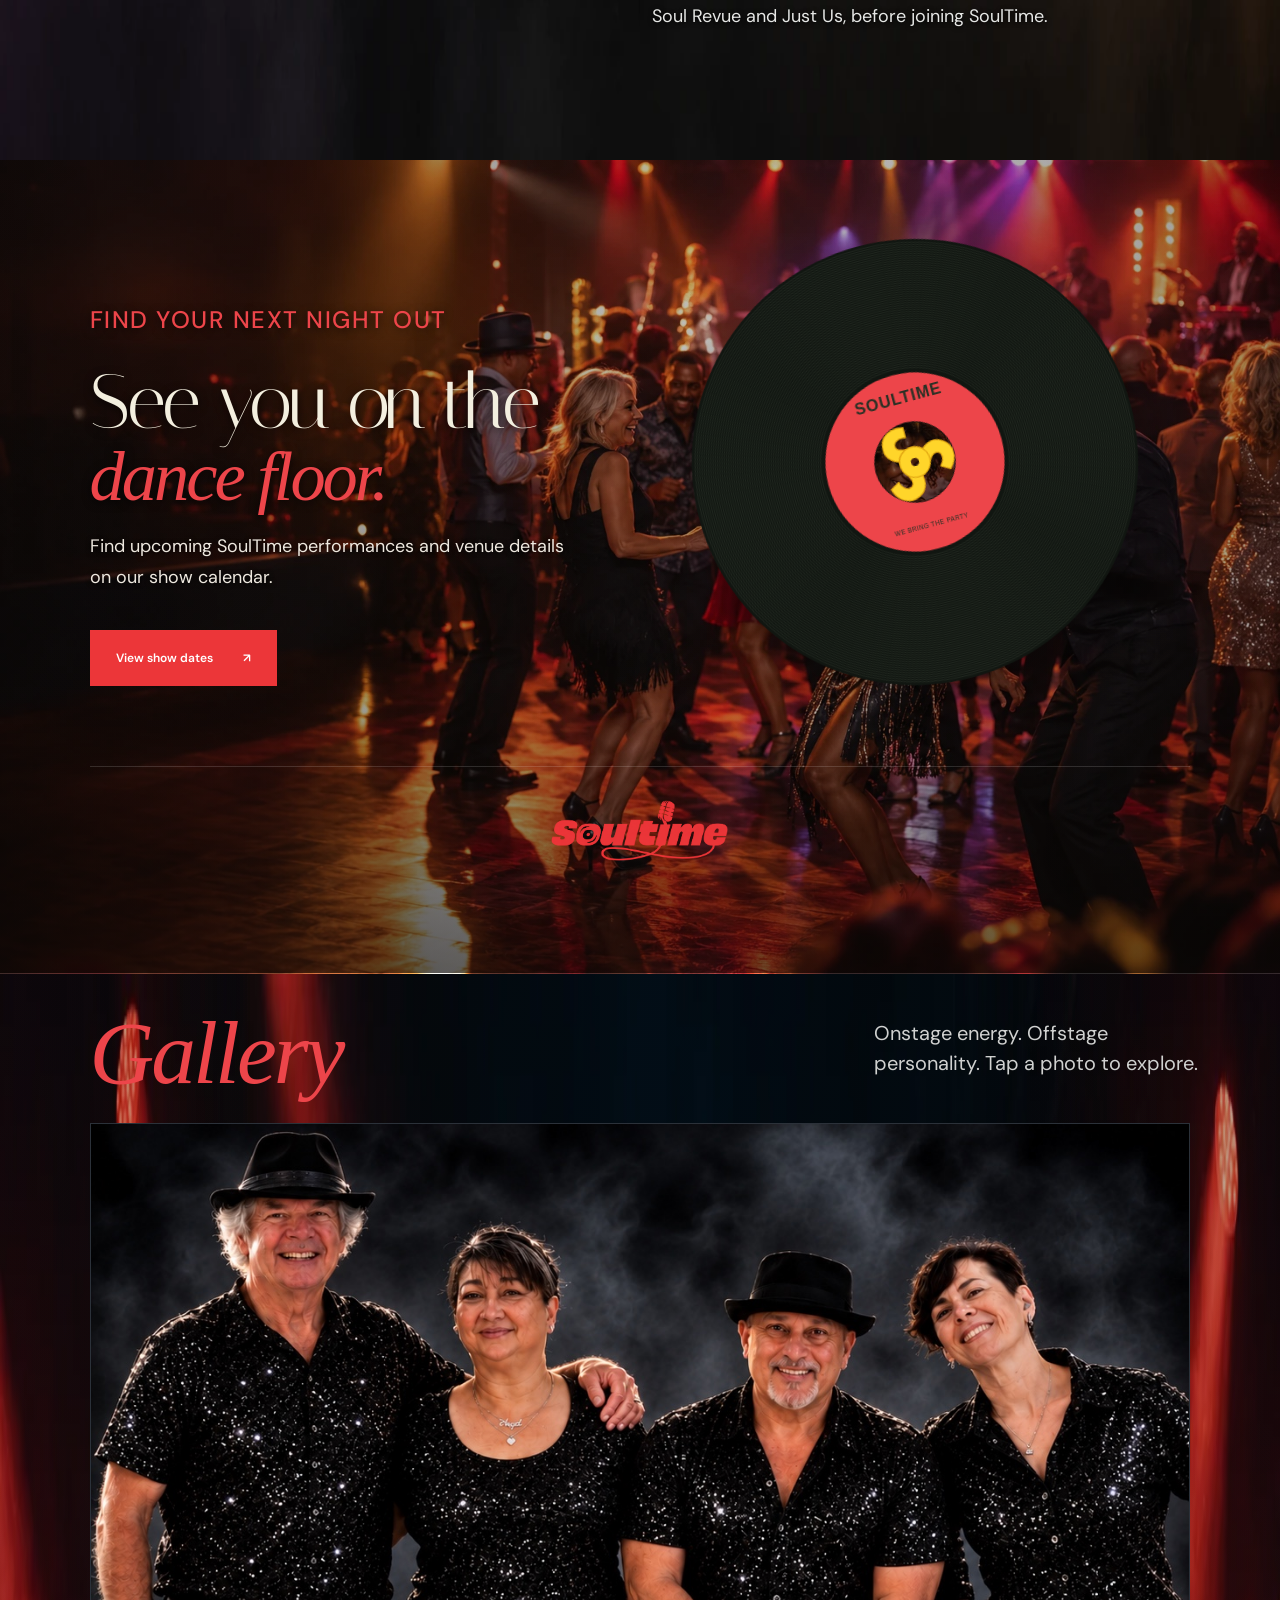
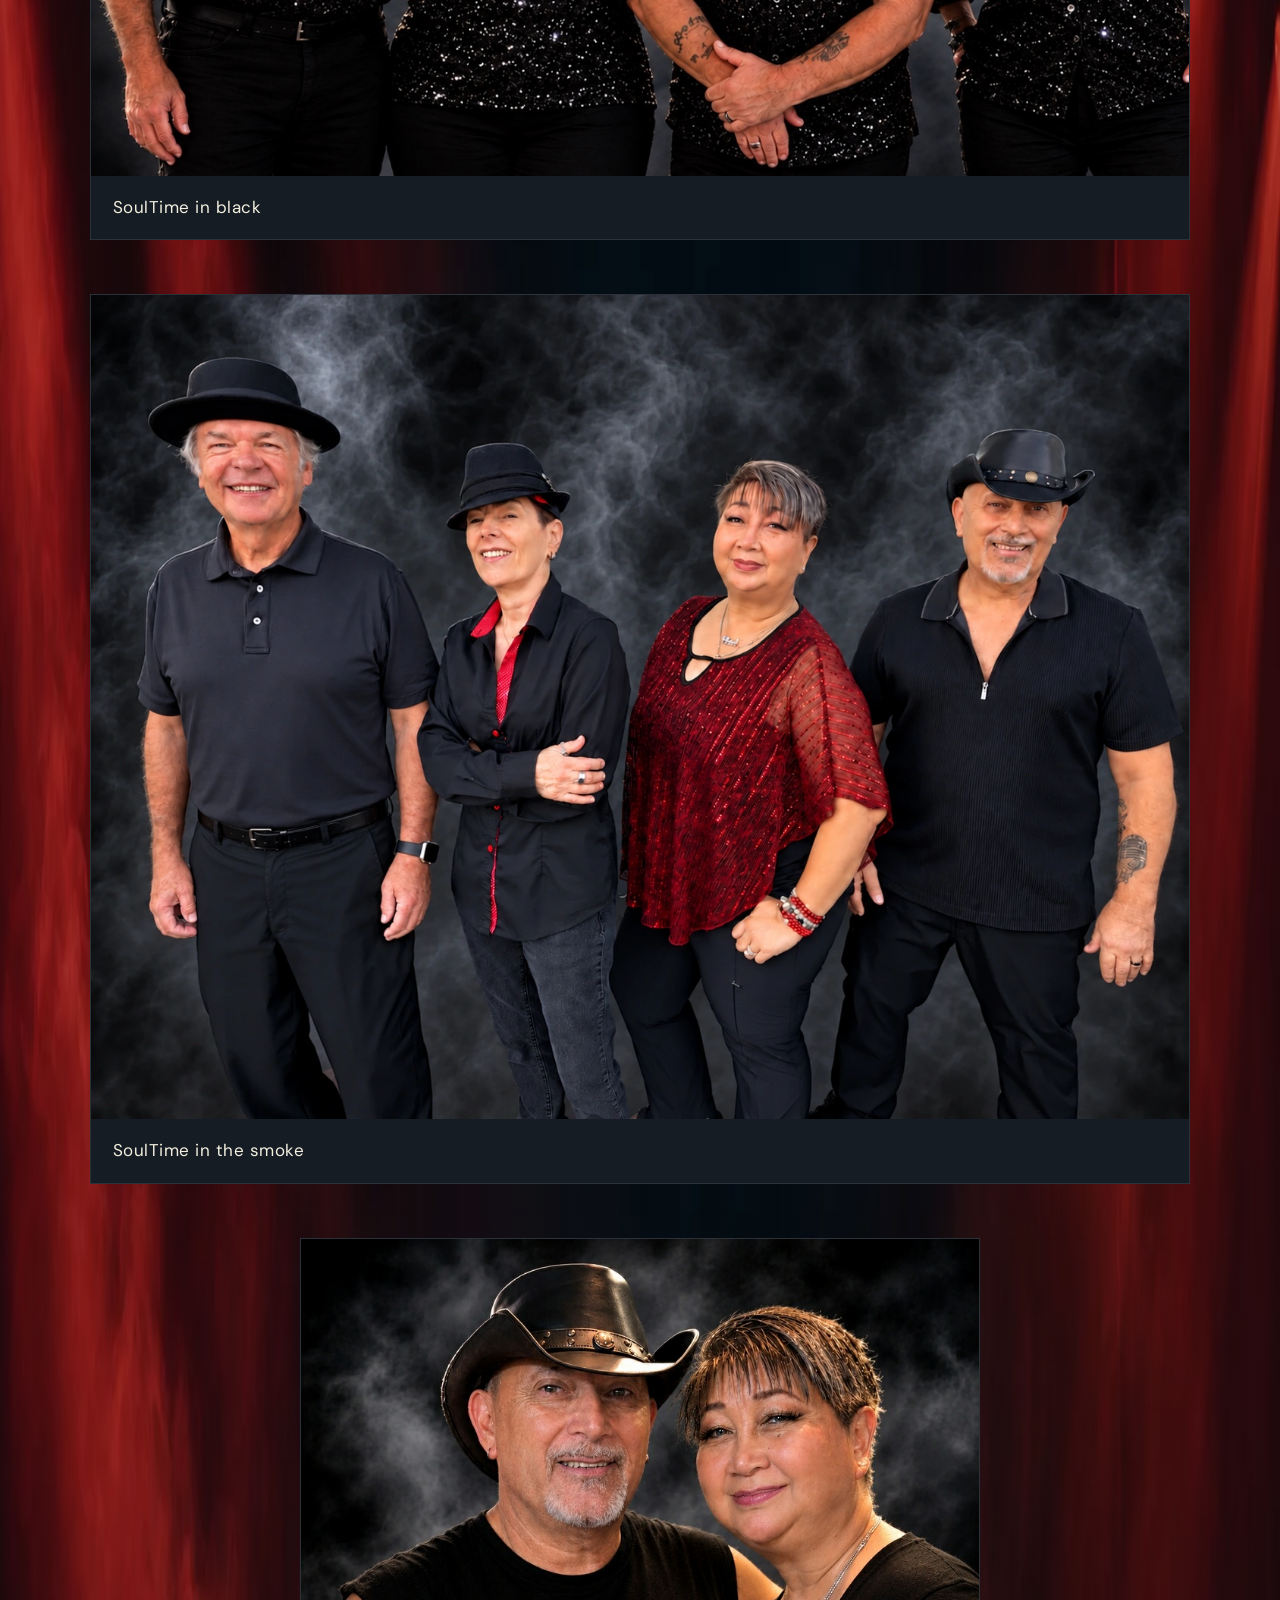
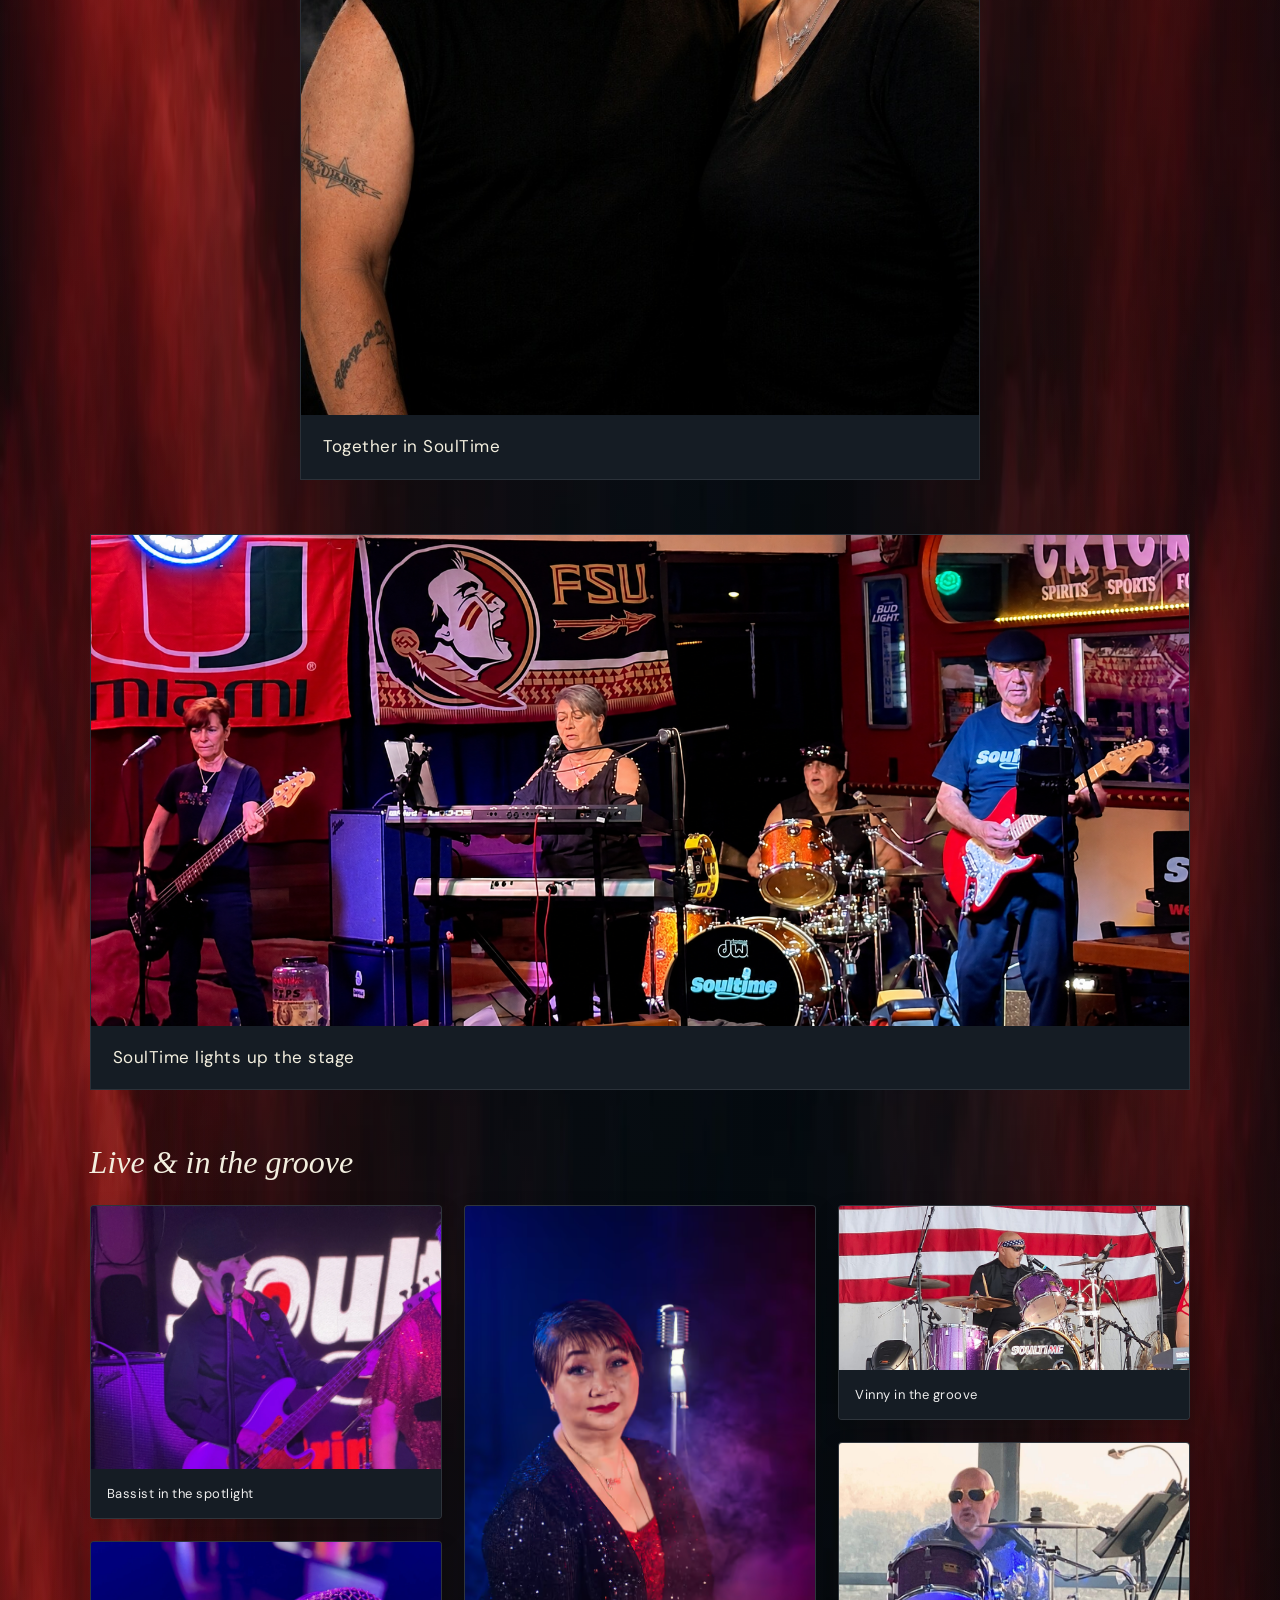
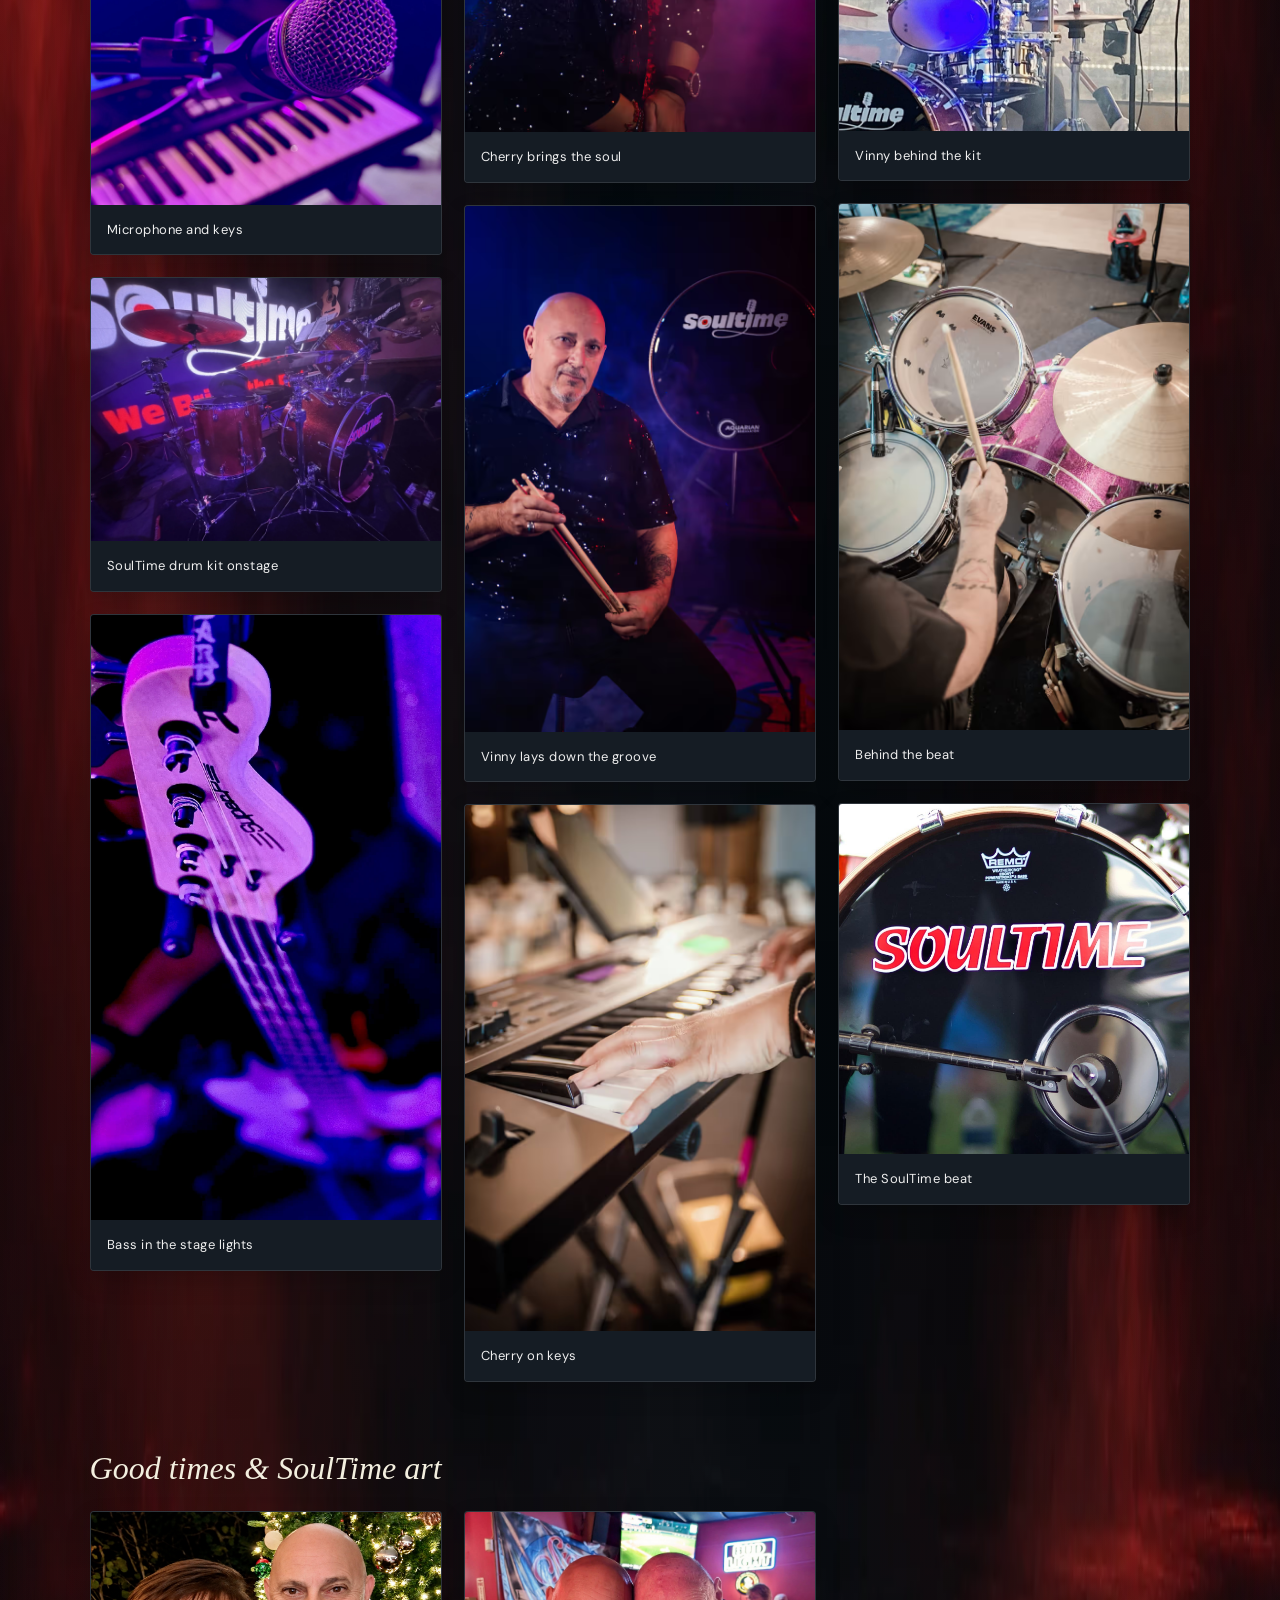
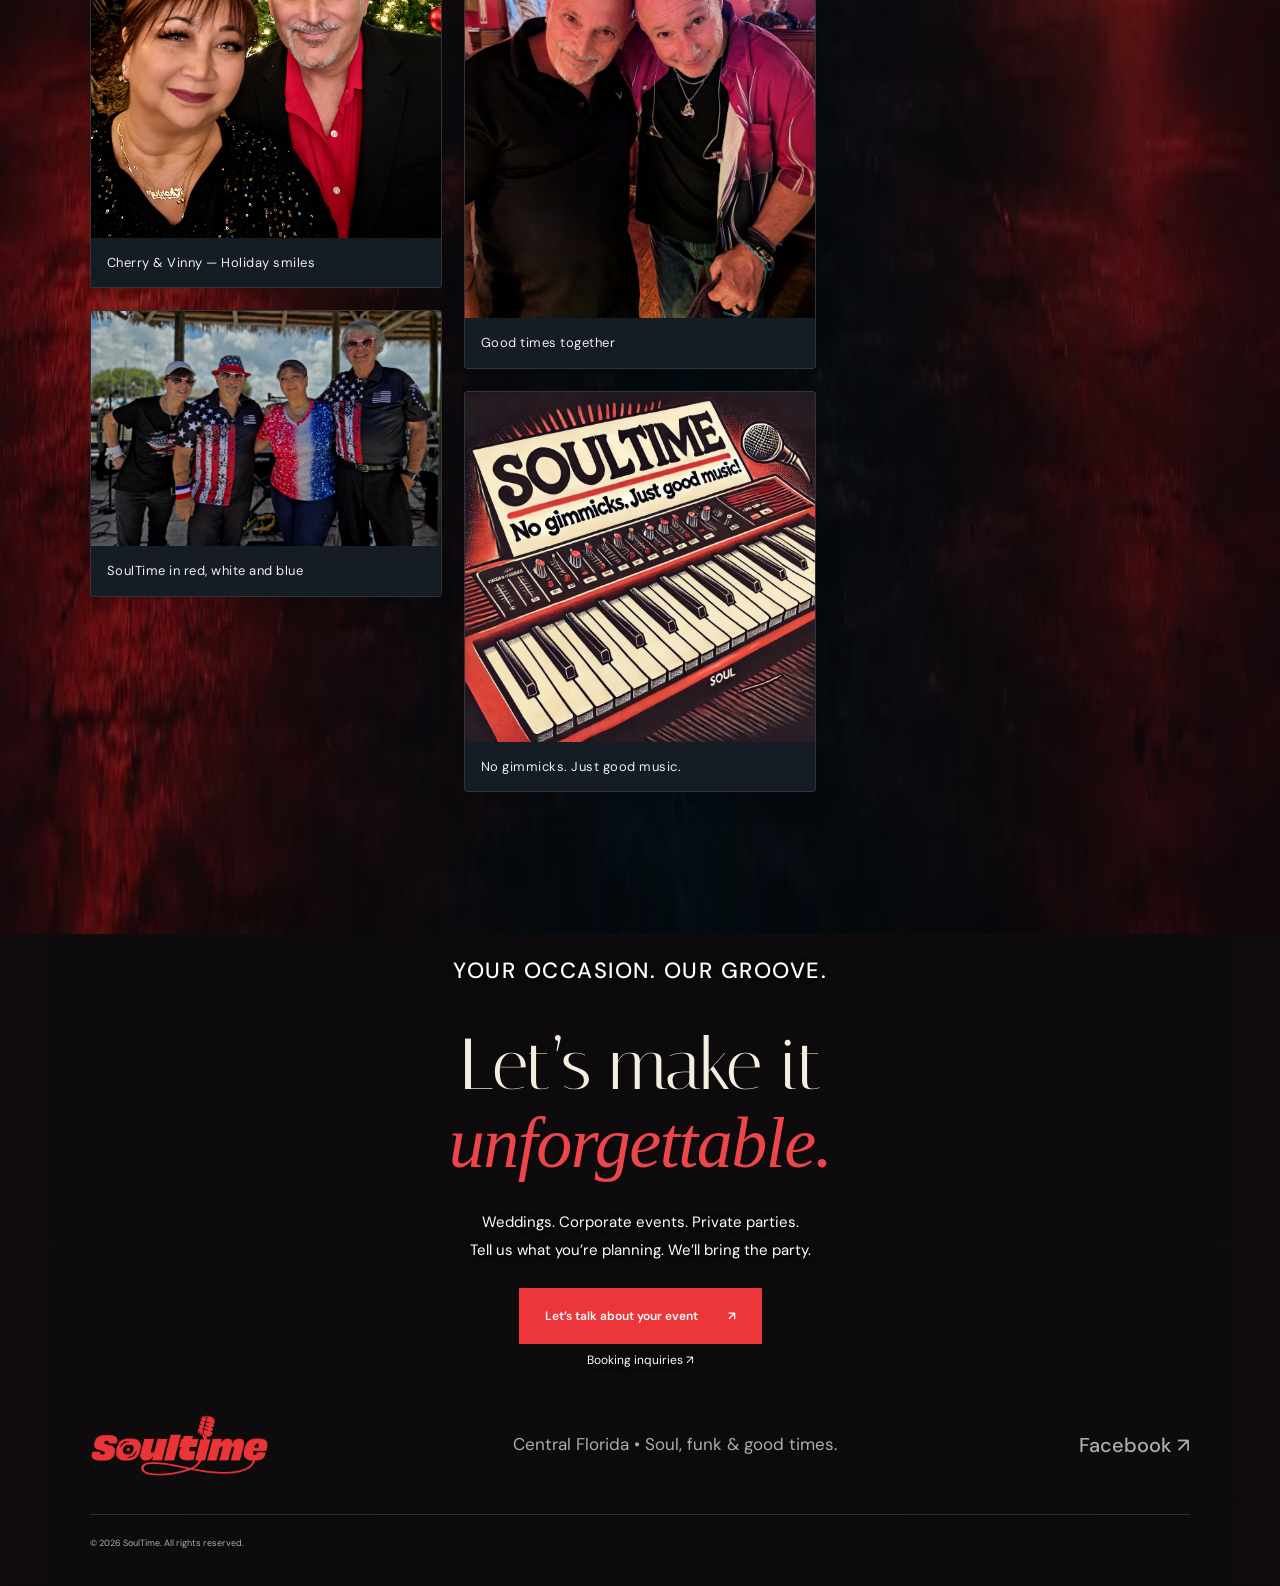
==== commit 5226b779: "Restore Cherry Vicidomine’s full biography" ====
--- a/index.html
+++ b/index.html
@@ -36,7 +36,7 @@
 <div class="genre-strip"><span>SOUL</span><i>✦</i><span>FUNK</span><i>✦</i><span>DISCO</span><i>✦</i><span>MOTOWN</span><i>✦</i><span>FEEL-GOOD HITS</span></div>
 <section class="section about" id="about"><div class="about-image"><img src="assets/soultime-red-glitter-v266.webp" alt="The four SoulTime band members in sparkling red outfits against a smoky backdrop" loading="lazy"><span class="image-note">THE PEOPLE BEHIND THE PARTY</span></div><div class="about-copy"><p class="eyebrow meet-soultime">Meet SoulTime</p><h2>A little vintage.<br>A lot of <em>soul.</em></h2><p>SoulTime brings together four experienced musicians for an energetic dance-band experience. Led by a female vocalist, with every member contributing vocals, the group has entertained Central Florida audiences for about a decade.</p><p>Their repertoire celebrates familiar favorites, from soul, funk, disco, and Motown to newer hits, with a special affection for vintage sounds. Recognizable songs and a strong dance groove keep the energy moving from one crowd favorite to the next.</p><p>From corporate gatherings and fairs to after-parties, private celebrations, weddings, and club appearances, SoulTime pairs polished sound with a professional approach. The band can also consider travel when the event is a good fit.</p><p>Ready for a night of dancing, familiar hits, and good company? SoulTime brings the music and the energy to turn your occasion into a party.</p></div></section>
 <section class="section members" id="members"><div class="section-heading"><div><h2 class="eyebrow band-heading">The <em>Band</em></h2></div><p class="members-intro">Individual stories.<br>A shared love of the groove.</p></div><div class="member-grid">
-<article><img src="assets/cherry-vocals-stage.webp" width="1086" height="1448" alt="Cherry Vicidomine" loading="lazy"><p class="eyebrow">Lead vocals / Keys</p><h3>Cherry Vicidomine</h3><div class="member-bio"><h4 class="bio-label">Behind the voice</h4><p>Cherry began singing at twelve on Long Island. Her career includes performances at New York’s Rainbow Room and Waldorf Astoria, followed by leading Cherry Pie and Cross Town Rhythm. Her versatile style draws on Whitney Houston, Aretha Franklin, and Linda Ronstadt.</p></div></article>
+<article><img src="assets/cherry-vocals-stage.webp" width="1086" height="1448" alt="Cherry Vicidomine" loading="lazy"><p class="eyebrow">Lead vocals / Keys</p><h3>Cherry Vicidomine</h3><div class="member-bio"><h4 class="bio-label">Behind the voice</h4><p>A native of New York and Long Island, Cherry Vicidomine began her musical journey at just 12 years old. Known as a “vocal chameleon,” she has a powerful, versatile voice that brings pop, R&amp;B, soul, and heartfelt ballads to life.</p><p>Inspired by legendary artists like Whitney Houston, Aretha Franklin, and Linda Ronstadt, Cherry has spent 32 years performing and sharing her love of music. For 14 years, she entertained audiences at some of New York City’s most prestigious venues, including the NBC Rainbow Room and the Waldorf Astoria.</p><p>She later led popular Long Island bands such as Cherry Pie and Cross Town Rhythm before making Brevard County, Florida, her home. For the past 10 years, Cherry has been the lead vocalist of SoulTime, bringing her passion, talent, and soulful sound to audiences throughout the area.</p></div></article>
 
 
 <article><img src="assets/vinny-drums-stage.webp" width="1086" height="1448" alt="Vinny Vicidomine" loading="lazy"><p class="eyebrow">Drums / Vocals</p><h3>Vinny Vicidomine</h3><div class="member-bio"><h4 class="bio-label">Behind the beat</h4><p>Vinny started drumming at fourteen with encouragement from his brother Anthony. His Long Island bands included The Reign, ESP, Blue Ice, and GoodFellas. A drummer and vocalist, he brings a steady groove and a love of soul, funk, and Motown to SoulTime.</p></div></article>
